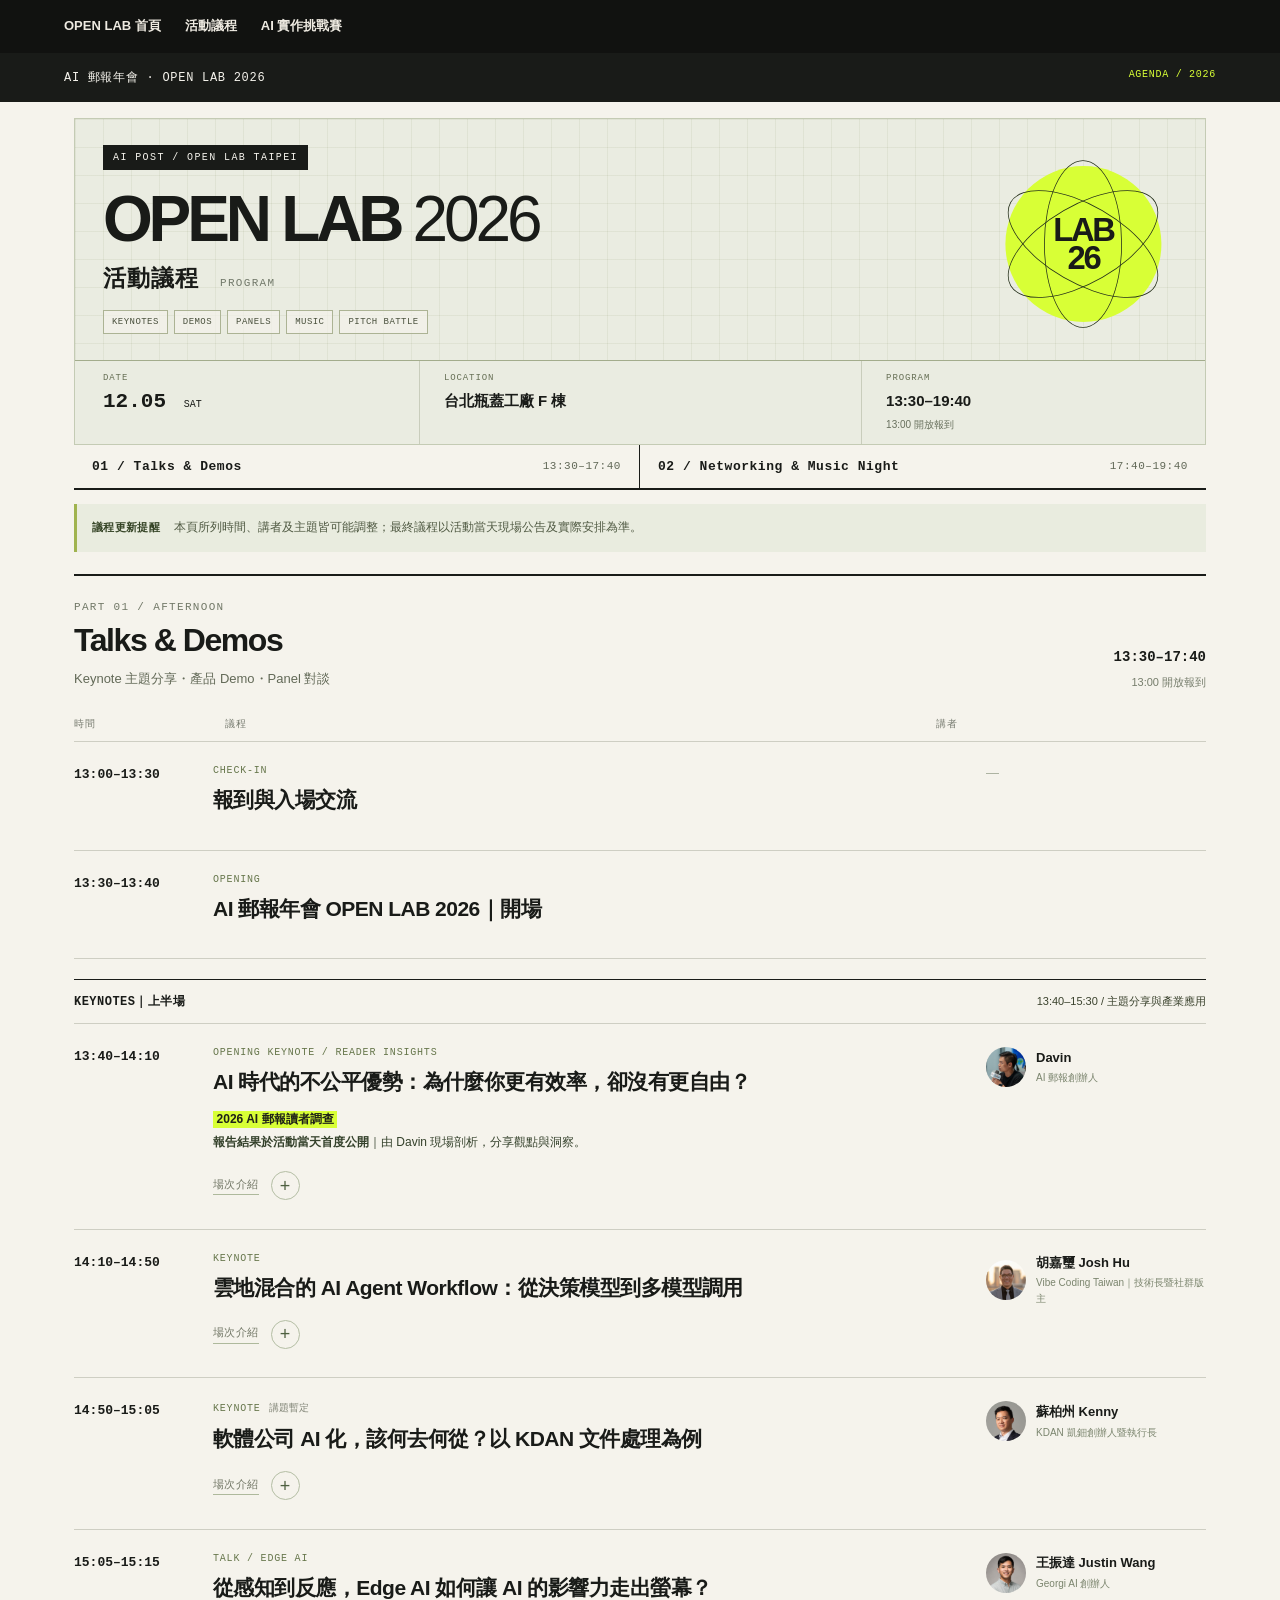
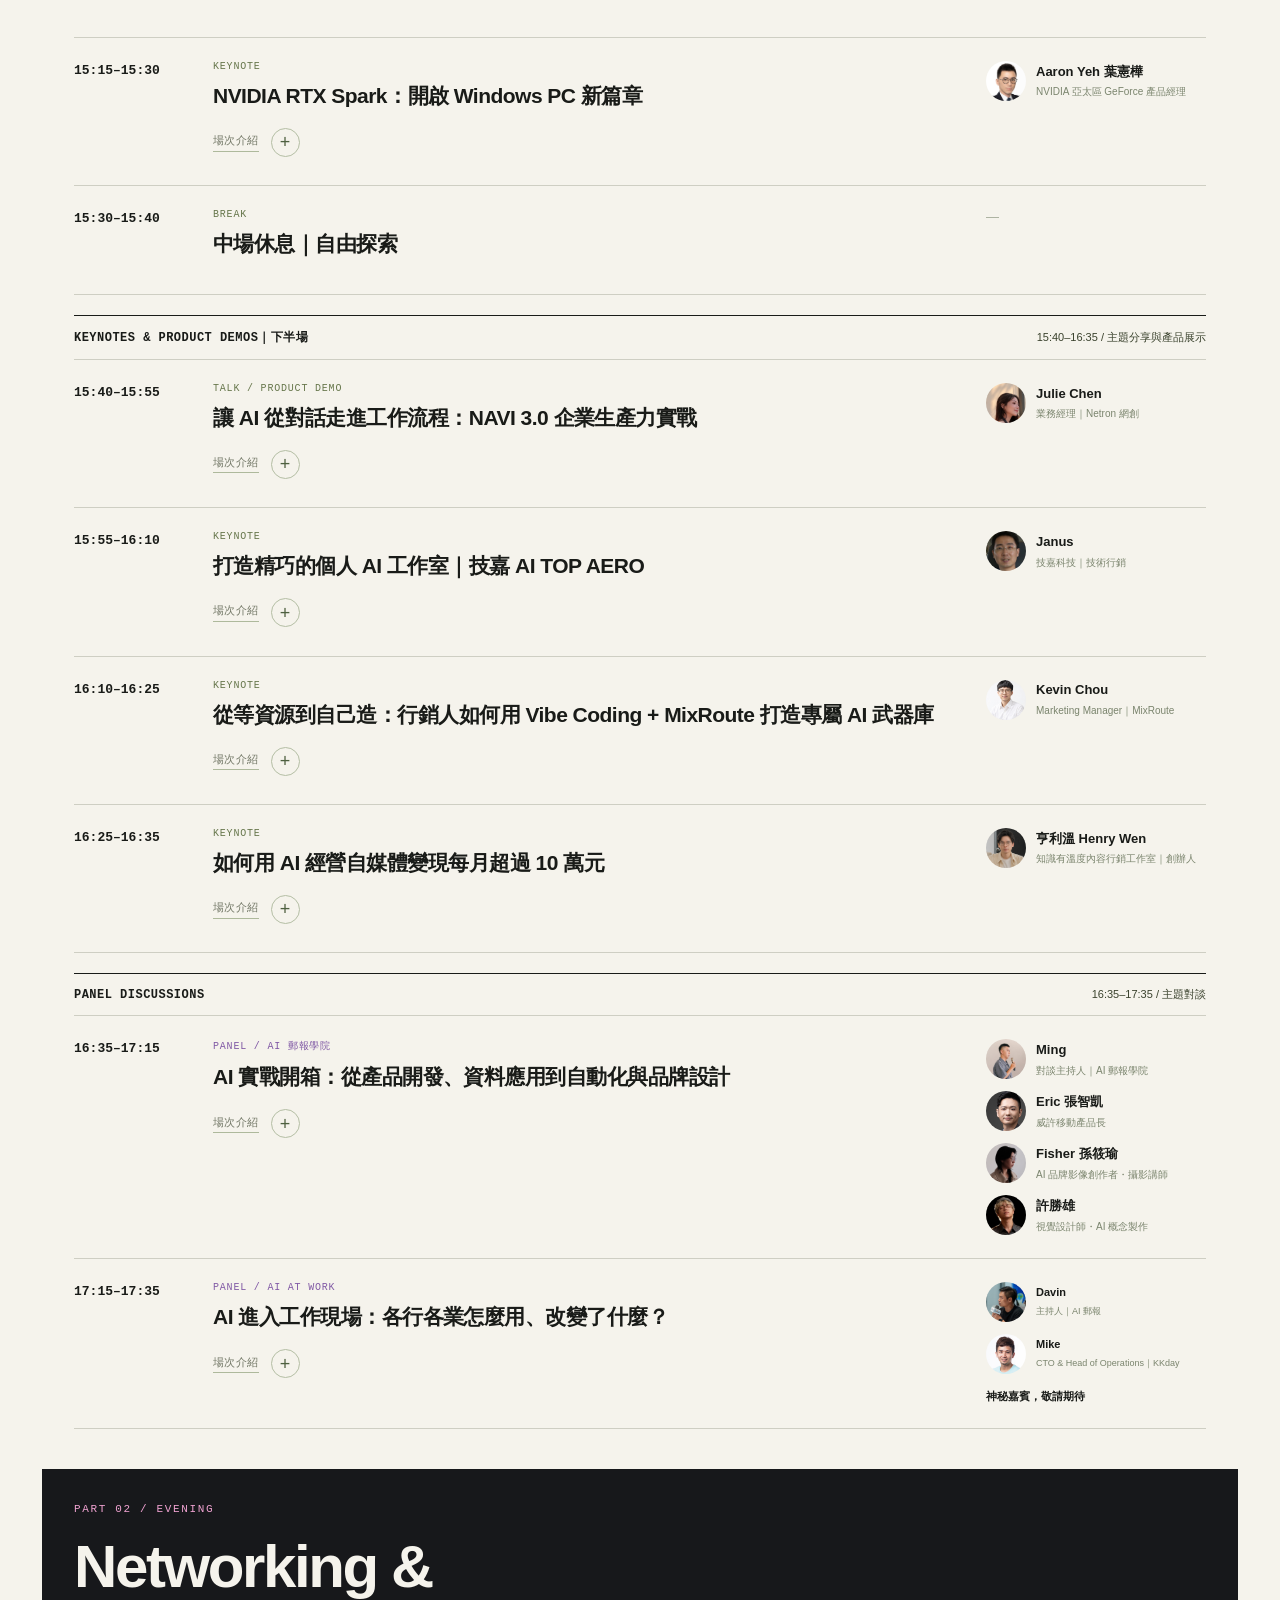
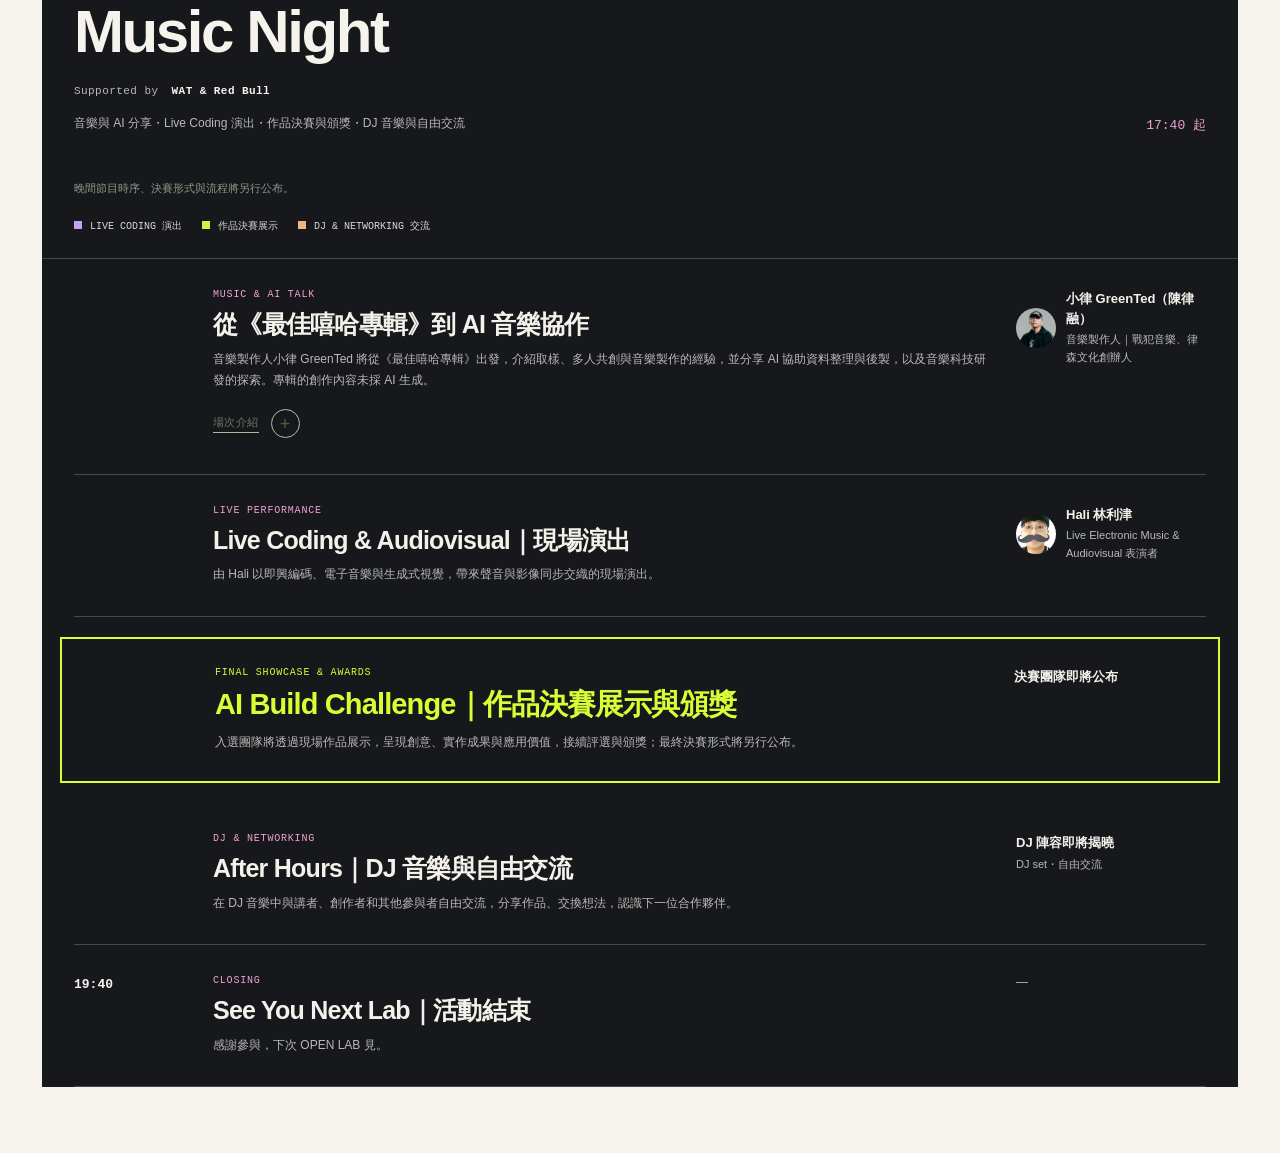
==== agenda/index.html @ 14ec7ef6 "Add agenda social preview image and sharing metadata" ====
<!doctype html><html lang="zh-Hant"><head><meta charset="utf-8"><meta name="viewport" content="width=device-width,initial-scale=1"><title>OPEN LAB 2026｜活動議程</title><meta name="description" content="12/5 台北瓶蓋工廠 F 棟｜OPEN LAB 2026 完整議程與講者介紹。下午 Keynote、產品 Demo 與 AI 實戰對談，17:40 接續 Live Coding、Pitch Battle 與 DJ 音樂交流，19:40 結束。"><meta property="og:title" content="活動議程｜OPEN LAB 2026"><meta property="og:description" content="從 AI 實戰到創作與交流，探索完整場次、講者與晚間節目。"><link rel="canonical" href="https://openlab.aiposthub.com/agenda/"><link rel="icon" href="/favicon.svg"><meta property="og:type" content="website"><meta property="og:url" content="https://openlab.aiposthub.com/agenda/"><meta property="og:image" content="https://openlab.aiposthub.com/agenda/assets/agenda-share-20261124.png"><meta property="og:image:secure_url" content="https://openlab.aiposthub.com/agenda/assets/agenda-share-20261124.png"><meta property="og:image:type" content="image/png"><meta property="og:image:width" content="1600"><meta property="og:image:height" content="900"><meta property="og:image:alt" content="AI 郵報年會 OPEN LAB 2026｜12/5 台北瓶蓋工廠｜13:30–19:40"><meta name="twitter:card" content="summary_large_image"><meta name="twitter:title" content="活動議程｜OPEN LAB 2026"><meta name="twitter:description" content="從 AI 實戰到創作與交流，探索完整場次、講者與晚間節目。"><meta name="twitter:image" content="https://openlab.aiposthub.com/agenda/assets/agenda-share-20261124.png"><style>.public-site-nav{display:flex;flex-wrap:wrap;gap:12px 24px;padding:16px 5vw;background:#111210;color:#eeeae1;font:600 13px/1.6 Arial,sans-serif}.public-site-nav a{color:inherit;text-decoration:none}.public-site-nav a:hover,.public-site-nav a:focus-visible{color:#d0f547;text-decoration:underline}@media(max-width:540px){.public-site-nav{gap:10px 18px;font-size:12px;padding:14px 5vw}}*{box-sizing:border-box}body{margin:0;background:#f1efe8;color:#1d2118;font-family:Arial,'Noto Sans TC',sans-serif}.top{background:#13160f;color:#efeee7;padding:18px 6vw;font-size:12px;display:flex;justify-content:space-between}.top small{color:#d2f267}.wrap{max-width:1100px;padding:32px 5vw 40px;margin:auto}header{display:flex;justify-content:space-between;align-items:end;gap:25px;margin-bottom:23px}h1{font-size:clamp(32px,4vw,48px);letter-spacing:-.05em;margin:8px 0 0}.eyebrow{font:10px monospace;letter-spacing:.1em;color:#6d765f}.date{font-size:12px;line-height:1.8;color:#626c55;text-align:right}.notice{font-size:11px;line-height:1.8;color:#707a63;margin:0 0 20px}.tablehead,.row{display:grid;grid-template-columns:115px 1fr;gap:24px}.tablehead{position:sticky;top:0;z-index:2;background:#20291a;color:#f1f1e9;padding:13px 20px;font-size:12px}.tablehead small{float:right;color:#c2d1b1;font-size:10px}.row{padding:18px 20px;border-bottom:1px solid #ccd1c1}.row:first-of-type{border-top:0}.time{white-space:nowrap;font:600 16px monospace;color:#34412b;border-right:1px solid #ced4c3;position:relative;padding:4px 15px 0 0}.time:after{content:'';position:absolute;right:-4px;top:9px;width:7px;height:7px;border-radius:50%;background:#8a9d67}.time small{display:block;font:10px Arial,sans-serif;color:#89927f;margin-top:7px}.kind{font:10px monospace;color:#637c3e;letter-spacing:.07em;display:flex;gap:12px;align-items:center}.kind .proposed{font:10px Arial,sans-serif;color:#8b927f;letter-spacing:0}h2{font-size:20px;line-height:1.4;margin:7px 0 11px;letter-spacing:-.02em}.people{display:flex;flex-wrap:wrap;gap:12px 25px}.person{display:flex;gap:9px;align-items:center}.avatar{height:33px;width:33px;border-radius:50%;background:#dde4cf;color:#576d36;display:flex;justify-content:center;align-items:center;font:16px Georgia,serif;flex-shrink:0}.person strong{font-size:12px;font-weight:600}.person small{font-size:10px;color:#7b856e;display:block;margin-top:3px}.service{background:#e5e9dc}.service h2{font-size:16px;margin-bottom:2px}.footer{font-size:11px;color:#7b856e;line-height:1.9;margin-top:20px}.panel .kind{color:#7c55a5}.row:hover{background:#e9ecdf}@media(max-width:650px){.wrap{padding:25px 4vw}.top{font-size:10px}.tablehead,.row{grid-template-columns:76px 1fr;gap:14px;padding-left:12px;padding-right:12px}.time{font-size:13px;padding-right:7px}.date{font-size:10px}h2{font-size:17px}.row{padding-top:16px;padding-bottom:16px}.tablehead small{display:none}.people{gap:12px 16px}.avatar{width:30px;height:30px}.person strong{font-size:11px}.person small{font-size:9px}header{gap:15px}}/* Quiet editorial rows with no filled section blocks. */
.tablehead{background:#f1efe8;color:#3f4934;border-top:1px solid #9fa98f;border-bottom:1px solid #bac3ad}.tablehead small{color:#7b856e}.service{background:transparent}.row:hover{background:transparent}.top{background:#f1efe8;color:#303a25;border-bottom:1px solid #ccd1c1}.top small{color:#7b856e}.avatar{background:transparent;border:1px solid #bbc6a9;color:#64764d}.service h2{font-size:18px}
/* Open Lab visual identity, kept outside the reading surface. */
header{position:relative;isolation:isolate;min-height:170px;overflow:hidden;padding:24px 0 30px;margin-bottom:20px;border-bottom:1px solid #b8bfaa}
header:before{content:"";position:absolute;z-index:-1;width:310px;height:210px;right:80px;top:-90px;border:1px solid #9a78cc;border-radius:50%;transform:rotate(-24deg);box-shadow:0 7px 0 -1px #f1efe8,0 8px 0 #9a78cc,0 15px 0 -1px #f1efe8,0 16px 0 #9a78cc,0 23px 0 -1px #f1efe8,0 24px 0 #9a78cc,0 31px 0 -1px #f1efe8,0 32px 0 #9a78cc;opacity:.55}
header:after{content:"✳";position:absolute;z-index:-1;right:28px;top:0;font-size:82px;line-height:1;color:#f47a42;font-weight:400}
h1{font-family:Impact,'Arial Narrow',Arial,sans-serif;font-size:clamp(40px,6vw,72px);font-weight:900;line-height:1;letter-spacing:-.025em;margin-top:18px}h1 span{background:#d0f547;padding:0 8px 3px;color:#171b12;box-decoration-break:clone;-webkit-box-decoration-break:clone}.agenda-heading{z-index:1}.date{align-self:end;position:relative;background:#f1efe8;padding:7px 0 0 10px}.top{background:#111210;color:#eeeae1;border-bottom:3px solid #d0f547}.top small{color:#d0f547}.tablehead{border-top:2px solid #252c1c}.time:after{background:#d0f547;border:1px solid #7b8e47}.panel .time:after{background:#b99ce9;border-color:#9370bc}.kind{color:#5b7136}.panel .kind{color:#7953a7}.avatar{border-color:#b8c39f}.eyebrow{color:#747f63}.wrap{padding-top:20px}
@media(max-width:650px){header{min-height:170px;padding-top:20px;align-items:end}h1{font-size:clamp(34px,7vw,48px);line-height:1.15;max-width:310px}h1 span{display:table;padding:0 6px}header:before{width:210px;height:150px;right:25px;top:-85px}header:after{font-size:52px;right:0;top:0}.date{font-size:10px}.agenda-heading{max-width:70%}.top{font-size:10px}}
.tablehead,.row{grid-template-columns:135px 1fr}@media(max-width:650px){.tablehead,.row{grid-template-columns:100px 1fr;gap:12px}.time{font-size:12px}}
.panel-summary{font-size:12px;line-height:1.8;color:#737e65;margin:0 0 14px;max-width:590px}.agenda-divider{display:flex;justify-content:space-between;gap:15px;align-items:baseline;padding:25px 0 15px;border-bottom:1px solid #aeb99b}.agenda-divider strong{font-size:17px}.agenda-divider span{font-size:11px;color:#7b856e}@media(max-width:650px){.agenda-divider{display:block}.agenda-divider span{display:block;margin-top:8px}}.agenda-subtitle{font-size:13px;letter-spacing:.2em;color:#6c785b;margin:12px 0 0}/* Internal review notice: visible warning, not access control. */
.internal-alert{position:relative;overflow:hidden;background:#d0f547;color:#18200d;border-bottom:1px solid #8aa22d}.internal-alert:before{content:"";position:absolute;left:0;top:0;bottom:0;width:8px;background:repeating-linear-gradient(-45deg,#263416 0 5px,#d0f547 5px 10px)}.internal-alert-inner{max-width:1100px;margin:auto;padding:19px 5vw;display:flex;align-items:center;gap:24px}.internal-status{display:flex;align-items:center;gap:8px;font:700 11px monospace;letter-spacing:.08em;white-space:nowrap;border:1px solid #23320f;padding:8px 10px;transform:rotate(-2deg)}.internal-status i{width:7px;height:7px;background:#23320f;border-radius:50%;box-shadow:0 0 0 4px #23320f15}.internal-message{display:flex;flex-direction:column;gap:5px}.internal-message strong{font-size:16px;letter-spacing:.04em}.internal-message span{font-size:12px;line-height:1.6}.internal-tag{margin-left:auto;font:10px monospace;letter-spacing:.04em;white-space:nowrap;border-bottom:1px solid #23320f;padding-bottom:5px}@media(max-width:700px){.internal-alert-inner{flex-wrap:wrap;gap:12px;padding:18px 6vw}.internal-status{font-size:10px}.internal-message{flex-basis:100%}.internal-message strong{font-size:15px}.internal-message span{font-size:11px}.internal-tag{position:absolute;top:26px;right:6vw;font-size:8px}}
.avatar.photo{width:44px;height:44px;border:1px solid #c3cbb7;background-repeat:no-repeat;position:relative;overflow:visible}.avatar.real{background-image:url('assets/davin.png');background-size:auto 125%;background-position:50% 32%}.avatar.mock{background-image:url('assets/speaker-placeholders.png');background-size:200% 200%}.mock-0{background-position:0 0}.mock-1{background-position:100% 0}.mock-2{background-position:0 100%}.mock-3{background-position:100% 100%}.avatar.mock span{position:absolute;bottom:-3px;left:50%;transform:translateX(-50%);font:8px Arial,sans-serif;line-height:1.4;padding:0 3px;background:#efede5;color:#626e51;border:1px solid #c1cbb4;border-radius:2px;white-space:nowrap}.people{gap:15px 24px}.person{gap:11px}.person small{max-width:290px;line-height:1.6}@media(max-width:650px){.avatar.photo{width:39px;height:39px}.people{gap:15px 18px}}
.avatar.photo.kevin{object-fit:cover;object-position:50% 25%;display:block;border-radius:50%}.avatar.photo.kevin{width:44px;height:44px;min-width:44px;max-width:44px;flex:0 0 44px;border-radius:50%;overflow:hidden;background-image:url('assets/kevin-chou.jpg');background-size:cover;background-position:50% 25%}@media(max-width:650px){.avatar.photo.kevin{width:39px;height:39px;min-width:39px;max-width:39px;flex-basis:39px}}.panel-detail{margin-top:20px;border-top:1px solid #c8cfba;padding-top:12px}.panel-detail summary{font-size:12px;color:#74529d;cursor:pointer;padding:5px 0}.panel-detail summary:focus-visible{outline:2px solid #7953a7;outline-offset:4px}.discussion-topic{margin:20px 0}.discussion-topic h3{font-size:14px;margin:0 0 7px}.discussion-topic p{font-size:13px;margin:0 0 10px;color:#677554}.discussion-topic ul{padding-left:19px;margin:0}.discussion-topic li{font-size:12px;line-height:1.9;margin:7px 0;color:#58644b}.academy-panel .panel-summary{max-width:740px}/* Scan-first agenda table. */
.wrap{max-width:1240px}.internal-alert-inner{max-width:1240px}header{min-height:140px;padding-top:20px;padding-bottom:24px}h1{font-size:clamp(36px,5vw,60px)}.notice{font-size:11px;max-width:1000px;color:#7a826f;line-height:1.7}.tablehead,.agenda-entry{display:grid;grid-template-columns:125px minmax(0,1fr) 270px;gap:26px}.tablehead{padding:14px 16px;border-top:2px solid #333c29;border-bottom:1px solid #bfc7b3;font-size:12px}.agenda-entry{padding:22px 16px;border-bottom:1px solid #d2d6c9;align-items:start}.time{padding:2px 0 0;border-right:0;font:600 14px monospace;color:#333d29;white-space:nowrap}.time:after{display:none}.session-cell{min-width:0}.agenda-entry h2{font-size:19px;line-height:1.6;font-weight:650;margin:6px 0 0;letter-spacing:-.015em}.kind{font-size:9px;line-height:1.6;letter-spacing:.08em;color:#6a7e4e;flex-wrap:wrap;gap:8px}.kind .proposed{font-size:9px;color:#8a9380}.panel-entry .kind{color:#8059a5}.speaker-cell .people{display:grid;gap:12px}.person{gap:10px;align-items:center;min-width:0}.person strong{font-size:12px;line-height:1.5}.person small{font-size:10px;line-height:1.5;max-width:205px;margin-top:3px}.avatar.photo,.avatar.photo.kevin{width:36px;height:36px;min-width:36px;max-width:36px;flex:0 0 36px}.avatar{width:36px;height:36px;font-size:14px}.avatar.mock span{font-size:7px}.empty-speaker{font-size:13px;color:#a3aa98}.session-details{margin-top:12px}.session-details summary{font-size:11px;color:#778465;cursor:pointer;list-style-position:inside}.session-details[open] summary{margin-bottom:12px}.session-intro{font-size:13px;line-height:1.9;color:#606d52;margin:0}.discussion-topic{margin:16px 0}.discussion-topic h3{font-size:13px}.discussion-topic p,.discussion-topic li{font-size:12px;line-height:1.8}.agenda-divider{padding:28px 16px 14px}.agenda-divider strong{font-size:17px}.agenda-divider span{font-size:10px}.footer{font-size:10px;line-height:1.8}.panel-entry .speaker-cell .people{grid-template-columns:1fr 1fr;gap:12px 10px}.panel-entry .person{align-items:start}.panel-entry .person strong{font-size:11px}.panel-entry .person small{font-size:9px}
@media(max-width:850px){.tablehead,.agenda-entry{grid-template-columns:105px minmax(0,1fr) 210px;gap:20px}.panel-entry .speaker-cell .people{grid-template-columns:1fr}.agenda-entry h2{font-size:17px}}
@media(max-width:650px){.wrap{padding-left:5vw;padding-right:5vw}.tablehead{grid-template-columns:95px 1fr;gap:16px;padding:12px 0}.tablehead>span:last-child{display:none}.agenda-entry{grid-template-columns:95px minmax(0,1fr);gap:12px 16px;padding:20px 0}.time{font-size:12px;grid-row:1/3}.speaker-cell{grid-column:2}.empty-speaker{display:none}.agenda-entry h2{font-size:16px;line-height:1.6}.speaker-cell .people{display:flex;flex-wrap:wrap;gap:14px}.panel-entry .speaker-cell .people{display:grid;grid-template-columns:1fr 1fr;gap:14px 8px}.avatar.photo,.avatar.photo.kevin{width:32px;height:32px;min-width:32px;max-width:32px;flex-basis:32px}.person strong{font-size:11px}.person small{font-size:9px}.agenda-divider{padding-left:0;padding-right:0}.session-details summary{font-size:10px}}
.session-details summary{display:inline-flex;align-items:center;gap:9px;min-height:36px;padding:8px 13px;border:1px solid #9ba97e;border-radius:5px;background:#e7edda;color:#344323;font-size:12px;font-weight:600;line-height:1.4;list-style:none;cursor:pointer}.session-details summary::-webkit-details-marker{display:none}.session-details summary:before{content:'+';font-size:18px;line-height:1;font-weight:500}.session-details summary:after{content:'展開場次介紹'}.session-details[open] summary:before{content:'−'}.session-details[open] summary:after{content:'收合場次介紹'}.session-details summary:hover{background:#d9e6bd;border-color:#788e4d}.session-details summary:focus-visible{outline:3px solid #9673c9;outline-offset:3px}.session-details[open]{padding:12px 0;border-top:1px solid #b8c49f}.session-details[open] summary{margin-bottom:16px}.summary-label{position:absolute;width:1px;height:1px;overflow:hidden;clip-path:inset(50%)}@media(max-width:650px){.session-details summary{min-height:40px;font-size:12px;padding:9px 13px}}/* Editorial disclosure: quiet label and tactile circular action. */
.session-details summary{display:inline-flex;flex-direction:row-reverse;align-items:center;gap:12px;min-height:40px;padding:3px 0;border:0;border-radius:0;background:transparent;color:#303b25;font-size:11px;font-weight:500;letter-spacing:.04em;line-height:1.4;list-style:none;cursor:pointer;transition:color .18s ease}.session-details summary:after{content:'場次介紹';border-bottom:1px solid #aeb99c;padding-bottom:2px;transition:border-color .18s ease}.session-details summary:before{content:'+';display:grid;place-items:center;width:27px;height:27px;border:1px solid #b4bea4;border-radius:50%;font:400 18px/1 Arial,sans-serif;background:transparent;color:#4e6040;transition:transform .2s ease,background .2s ease,border-color .2s ease}.session-details summary:hover{background:transparent;border:0;color:#1f2d13}.session-details summary:hover:before{background:#d0f547;border-color:#adc83e;transform:rotate(90deg)}.session-details summary:hover:after{border-color:#435a2a}.session-details[open]{padding:0;border-top:0}.session-details[open] summary{margin-bottom:14px}.session-details[open] summary:before{content:'−';background:#e7ecde;border-color:#a6b494}.session-details[open] summary:after{content:'收合介紹'}.session-details[open] summary:hover:before{transform:none}.session-details summary:focus-visible{outline:2px solid #9673c9;outline-offset:5px;border-radius:3px}.session-details>.session-intro,.session-details>.discussion-topic{border-left:2px solid #b7a0d5;padding-left:16px}.session-details>.discussion-topic{margin-top:20px}@media(prefers-reduced-motion:reduce){.session-details summary,.session-details summary:before{transition:none}}@media(max-width:650px){.session-details summary{min-height:44px;padding:4px 0;font-size:11px}.session-details summary:before{width:28px;height:28px}}
.avatar.photo.kenny{background-image:url('assets/kdan-kenny.png');background-size:155% auto;background-position:50% 7%}/* Evening programme: section identity plus explicit format labels. */
.night-program{background:#14141b;color:#f3f1ea;margin:30px 0;border-radius:4px;overflow:hidden}
.night-header{padding:30px 24px 24px;border-top:4px solid #d0f547;display:flex;justify-content:space-between;gap:24px;align-items:end}
.night-kicker{color:#d0f547;font:600 11px monospace;letter-spacing:.14em}.night-header h2{font-size:28px;margin:10px 0 8px;line-height:1.25}.night-header p{color:#b7b5c3;font-size:12px;margin:0;line-height:1.8}.night-hours{font:600 16px monospace;white-space:nowrap;color:#f3f1ea}
.night-legend{display:flex;flex-wrap:wrap;gap:10px 22px;padding:0 24px 23px;font-size:11px;color:#d8d5e1}.night-legend span:before{content:'';display:inline-block;width:8px;height:8px;background:var(--accent);margin-right:8px}
.night-program .agenda-entry{--accent:#b7b5c3;margin:0 24px;padding:22px 0 22px 16px;border-bottom:1px solid #35343e;border-left:3px solid var(--accent);grid-template-columns:125px minmax(0,1fr) 245px;gap:22px}
.night-program .performance{--accent:#c3a4f4;background:linear-gradient(90deg,#c3a4f40b,transparent)}.night-program .battle{--accent:#d0f547;background:linear-gradient(90deg,#d0f54710,transparent)}.night-program .social{--accent:#efb47f;background:linear-gradient(90deg,#efb47f0b,transparent)}
.night-program .time{color:#f3f1ea;font-size:13px}.night-program .kind{color:var(--accent);font-size:10px}.night-program .agenda-entry h2{color:#f3f1ea;font-size:18px;margin:8px 0}.night-program .session-intro{color:#b7b5c3;font-size:12px;line-height:1.8}.night-program .person strong{color:#f3f1ea;font-size:13px}.night-program .person small{color:#b7b5c3;font-size:11px}.night-program .empty-speaker{color:#b7b5c3;font-size:12px}.night-program .duration{display:inline-block;color:#b7b5c3;font:11px monospace;margin-top:8px}.night-note{font-size:11px;color:#aaa7b9;padding:16px 24px 22px;margin:0;line-height:1.8}
@media(max-width:850px){.night-program .agenda-entry{grid-template-columns:105px minmax(0,1fr) 180px;gap:18px}}
@media(max-width:650px){.night-header{padding:24px 18px 18px;display:block}.night-header h2{font-size:24px}.night-hours{margin-top:14px;font-size:14px}.night-legend{padding:0 18px 20px;gap:12px}.night-program .agenda-entry{margin:0 18px;padding:20px 0 20px 12px;grid-template-columns:1fr;gap:10px}.night-program .time{grid-row:auto;white-space:normal}.night-program .speaker-cell{grid-column:1}.night-program .empty-speaker{display:block}.night-program .agenda-entry h2{font-size:17px}.night-note{padding:16px 18px 22px}}

/* Speaker portraits supplied 2026-11-14, individually framed for circular display. */
.avatar.photo.portrait-hank{background-image:url('assets/hank-20261114.jpg');background-size:cover;background-position:center}
.avatar.photo.portrait-philo{background-image:url('assets/philo-20261114.jpg');background-size:cover;background-position:center}
.avatar.photo.portrait-sheng-hsiung{background-image:url('assets/sheng-hsiung-20261114.jpg');background-size:cover;background-position:center}
.avatar.photo.portrait-fisher{background-image:url('assets/fisher-20261114.jpg');background-size:cover;background-position:center}
.avatar.photo.portrait-davin{background-image:url('assets/davin-20261114.jpg');background-size:cover;background-position:center}
.avatar.photo.portrait-ming-academy{background-image:url('assets/ming-academy-20261114.jpg');background-size:cover;background-position:center}
.avatar.photo.justin-wang{background-image:url('assets/justin-wang-20261114.jpg');background-size:cover;background-position:center}
.avatar.photo.josh-hu{background-image:url('assets/josh-hu-20261114.jpg');background-size:cover;background-position:center}
.avatar.photo.kj-host{background-image:url('assets/kj-host-20261116.jpg');background-size:185% auto;background-position:50% 12%}.avatar.photo.aaron-yeh{background-image:url('assets/aaron-yeh-20261116.jpg');background-size:145% auto;background-position:52% 18%}.reader-reveal{font-size:13px;line-height:1.9;margin:0 0 12px;color:#34412b}.reader-reveal mark{background:#d2f267;color:#1d2118;padding:.12em .3em;box-decoration-break:clone;-webkit-box-decoration-break:clone}.reader-reveal strong{font-weight:700}.avatar.photo.eva{background-image:url('assets/eva-20261117.png');background-size:190% auto;background-position:58% 12%}.avatar.photo.kkday-mike{background-image:url('assets/kkday-mike-20261117.jpg');background-size:170% auto;background-position:49% 5%}.night-support{font-size:13px;letter-spacing:.04em;margin:8px 0;color:inherit}.night-support strong{font-weight:700}.night-support{display:flex;align-items:center;flex-wrap:wrap;gap:12px;margin:12px 0}.avatar.photo.julie-chen{background-image:url('/agenda/assets/julie-chen-20261119.png');background-size:220% auto;background-position:62% 50%}.avatar.photo.henry-wen{background-image:url("assets/henry-wen-20261124.png");background-size:cover;background-position:50% 35%}</style></head><body><link rel="stylesheet" href="festival.css?v=20261119-greented"><nav class="public-site-nav" aria-label="官網導覽"><a href="/">OPEN LAB 首頁</a><a href="/agenda/">活動議程</a><a href="/challenge/">AI 實作挑戰賽</a></nav><div class="top"><span>AI 郵報年會 · OPEN LAB 2026</span><small>AGENDA / 2026</small></div><main class="wrap"><header class="lab-hero"><div class="hero-main"><span class="eyebrow">AI POST / OPEN LAB TAIPEI</span><h1>OPEN LAB <span>2026</span></h1><p class="agenda-subtitle">&#27963;&#21205;&#35696;&#31243; <span>PROGRAM</span></p><div class="hero-formats"><span>KEYNOTES</span><span>DEMOS</span><span>PANELS</span><span>MUSIC</span><span>PITCH BATTLE</span></div></div><div class="hero-object" aria-hidden="true"><div class="lab-orbit orbit-one"></div><div class="lab-orbit orbit-two"></div><div class="lab-orbit orbit-three"></div><span class="object-center">LAB<br>26</span><span class="object-caption">IDEAS IN MOTION</span></div><div class="hero-info"><div><span class="info-label">DATE</span><strong>12.05 <small>SAT</small></strong></div><div><span class="info-label">LOCATION</span><strong>&#21488;&#21271;&#29942;&#33995;&#24037;&#24288; F &#26847;</strong></div><div><span class="info-label">PROGRAM</span><strong>13:30&#8211;19:40</strong><small>13:00 &#38283;&#25918;&#22577;&#21040;</small></div></div></header><nav class="festival-nav" aria-label="活動分區"><a href="/agenda/#talks">01 / Talks &amp; Demos <small>13:30–17:40</small></a><a href="/agenda/#night-title">02 / Networking &amp; Music Night <small>17:40–19:40</small></a></nav><p class="program-update"><strong>議程更新提醒</strong><span>本頁所列時間、講者及主題皆可能調整；最終議程以活動當天現場公告及實際安排為準。</span></p><div class="program-part" id="talks"><div><span class="part-label">PART 01 / AFTERNOON</span><h2>Talks &amp; Demos</h2><p>Keynote 主題分享・產品 Demo・Panel 對談</p></div><div class="part-hours">13:30–17:40<small>13:00 開放報到</small></div></div><div class="tablehead"><span>時間</span><span>議程</span><span>講者</span></div><section class="agenda-entry"><div class="time">13:00–13:30</div><div class="session-cell"><div class="kind">CHECK-IN</div><h2>報到與入場交流</h2></div><div class="speaker-cell empty-speaker">—</div></section><section class="agenda-entry"><div class="time">13:30–13:40</div><div class="session-cell"><div class="kind">OPENING</div><h2>AI 郵報年會 OPEN LAB 2026｜開場</h2></div><div class="speaker-cell"><div class="people"></div></div></section><div class="agenda-divider session-group"><strong>Keynotes｜上半場</strong><span>13:40–15:30 / 主題分享與產業應用</span></div><section class="agenda-entry"><div class="time">13:40–14:10</div><div class="session-cell"><div class="kind">OPENING KEYNOTE / READER INSIGHTS</div><h2>AI 時代的不公平優勢：為什麼你更有效率，卻沒有更自由？</h2><p class="reader-reveal"><mark><strong>2026 AI 郵報讀者調查</strong></mark><br/><strong>報告結果於活動當天首度公開</strong>｜由 Davin 現場剖析，分享觀點與洞察。</p><details class="session-details"><summary><span class="summary-label">場次介紹</span></summary><p class="session-intro">同樣在用 AI，為什麼有人掌握了工作的主導權，有人卻越做越忙？AI 郵報創辦人 Davin 將分享「AI 不公平優勢」的核心觀點，以及 AI 郵報在內容與社群中的實踐。現場首度公開 2026 AI 郵報讀者調查結果，由 Davin 剖析省時、回報與工作方式之間的落差，分享如何把 AI 帶來的產能轉化為自己的優勢。</p></details></div><div class="speaker-cell"><div class="people"><div class="person"><div aria-label="Davin 真人照片" class="avatar photo portrait-davin" role="img"></div><div><strong>Davin</strong><small>AI 郵報創辦人</small></div></div></div></div></section><section class="agenda-entry"><div class="time">14:10–14:50</div><div class="session-cell"><div class="kind">KEYNOTE</div><h2>雲地混合的 AI Agent Workflow：從決策模型到多模型調用</h2><details class="session-details"><summary><span class="summary-label">場次介紹</span></summary><p class="session-intro">當同一個 AI Agent 要回答問題、生成圖片或製作影音，它怎麼知道該用哪個模型，又該在雲端還是地端執行？胡嘉璽老師將以 Hermes Agent 為例，拆解一套雲地混合的工作流。決策模型先判斷任務類型、難度與模型可能拒答的情況，再搭配 Nemo Switchyard，將任務分派給合適的雲端或地端模型。從文字問答到圖像、音訊與影片生成，看看 Agent Harness 如何把模型選擇、任務分派與實際調用串在一起。</p><div class="discussion-topic"><h3>講者介紹｜胡嘉璽 Josh Hu</h3><ul><li>Vibe Coding Taiwan 社團版主、知名 AI 技術作家</li><li>陽明交大、東吳大學及企業兼任講師</li><li>著作《塞爆 128G GPU 記憶體 NVIDIA DGX Spark 影音圖生成、微調、預訓練 Agent 全面玩透》作者</li></ul></div></details></div><div class="speaker-cell"><div class="people"><div class="person"><div aria-label="胡嘉璽 Josh Hu 講者照片" class="avatar photo josh-hu" role="img"></div><div><strong>胡嘉璽 Josh Hu</strong><small>Vibe Coding Taiwan｜技術長暨社群版主</small></div></div></div></div></section><section class="agenda-entry"><div class="time">14:50–15:05</div><div class="session-cell"><div class="kind">KEYNOTE<span class="proposed">講題暫定</span></div><h2>軟體公司 AI 化，該何去何從？以 KDAN 文件處理為例</h2><details class="session-details"><summary><span class="summary-label">場次介紹</span></summary><p class="session-intro">當 AI 加快軟體開發，軟體公司的價值將如何改變？KDAN 凱鈿創辦人暨執行長蘇柏州 Kenny 將從文件處理領域的實戰經驗出發，分享產品、技術交付與商業模式的轉型選擇，探討哪些既有累積能成為 AI 時代的競爭優勢。</p></details></div><div class="speaker-cell"><div class="people"><div class="person"><div aria-label="蘇柏州 Kenny 真人照片" class="avatar photo kenny" role="img"></div><div><strong>蘇柏州 Kenny</strong><small>KDAN 凱鈿創辦人暨執行長</small></div></div></div></div></section><section class="agenda-entry"><div class="time">15:05–15:15</div><div class="session-cell"><div class="kind">TALK / EDGE AI</div><h2>從感知到反應，Edge AI 如何讓 AI 的影響力走出螢幕？</h2></div><div class="speaker-cell"><div class="people"><div class="person"><div aria-label="王振達 Justin Wang 講者照片" class="avatar photo justin-wang" role="img"></div><div><strong>王振達 Justin Wang</strong><small>Georgi AI 創辦人</small></div></div></div></div></section><section class="agenda-entry"><div class="time">15:15–15:30</div><div class="session-cell"><div class="kind">KEYNOTE</div><h2>NVIDIA RTX Spark：開啟 Windows PC 新篇章</h2><details class="session-details"><summary><span class="summary-label">場次介紹</span></summary><p class="session-intro">以 NVIDIA RTX Spark 為主題，探索 Windows PC 如何整合 AI Agent、AI 開發、內容創作與遊戲體驗。</p></details></div><div class="speaker-cell"><div class="people"><div class="person"><div aria-label="Aaron Yeh 葉憲樺本人照片" class="avatar photo aaron-yeh" role="img"></div><div><strong>Aaron Yeh 葉憲樺</strong><small>NVIDIA 亞太區 GeForce 產品經理</small></div></div></div></div></section><section class="agenda-entry"><div class="time">15:30–15:40</div><div class="session-cell"><div class="kind">BREAK</div><h2>中場休息｜自由探索</h2></div><div class="speaker-cell empty-speaker">—</div></section><div class="agenda-divider session-group"><strong>Keynotes &amp; Product Demos｜下半場</strong><span>15:40–16:35 / 主題分享與產品展示</span></div><section class="agenda-entry julie-keynote"><div class="time">15:40–15:55</div><div class="session-cell"><div class="kind">TALK / PRODUCT DEMO</div><h2>讓 AI 從對話走進工作流程：NAVI 3.0 企業生產力實戰</h2><details class="session-details"><summary><span class="summary-label">場次介紹</span></summary><p class="session-intro">以 NAVI 3.0 企業 AI 生產力平台為主題，介紹多 Agent 協作與工作流程自動化，探索如何把 AI 串進企業日常工作，讓分散的工具與任務形成可持續運作的流程。<br/><a href="https://www.netron.net/tw/services-products/navi3-0/" rel="noopener noreferrer" target="_blank">NAVI 3.0 產品介紹 ↗</a></p></details></div><div class="speaker-cell"><div class="people"><div class="person"><div aria-label="Julie Chen 講者照片" class="avatar photo julie-chen" role="img"></div><div><strong>Julie Chen</strong><small>業務經理｜Netron 網創</small></div></div></div></div></section><section class="agenda-entry janus-keynote"><div class="time">15:55–16:10</div><div class="session-cell"><div class="kind">KEYNOTE</div><h2>打造精巧的個人 AI 工作室｜技嘉 AI TOP AERO</h2><details class="session-details"><summary><span class="summary-label">場次介紹</span></summary><p class="session-intro">隨著地端 AI 走入日常工作，如何在有限的桌面空間兼顧運算效能、用電需求與操作便利性？本場演講將介紹技嘉 AI TOP AERO，分享如何透過精巧的桌上型電腦，在熟悉的 Windows 11 環境中執行 AI 模型，打造個人 AI 工作室。</p></details></div><div class="speaker-cell"><div class="people"><div class="person"><div aria-label="Janus 本人照片" class="avatar photo janus" role="img"></div><div><strong>Janus</strong><small>技嘉科技｜技術行銷</small></div></div></div></div></section><section class="agenda-entry"><div class="time">16:10–16:25</div><div class="session-cell"><div class="kind">KEYNOTE</div><h2>從等資源到自己造：行銷人如何用 Vibe Coding + MixRoute 打造專屬 AI 武器庫</h2><details class="session-details"><summary><span class="summary-label">場次介紹</span></summary><p class="session-intro">行銷需求橫跨文字、影像與多種工作流程，如何不再受限於單一工具或等待技術支援？本次分享將透過 Vibe Coding 搭配 MixRoute，示範行銷人如何從需求出發，打造專屬 AI 工具，將創意轉化為可以使用的工具與實際成品。</p></details></div><div class="speaker-cell"><div class="people"><div class="person"><div aria-label="Kevin Chou 講師照" class="avatar photo kevin" role="img"></div><div><strong>Kevin Chou</strong><small>Marketing Manager｜MixRoute</small></div></div></div></div></section><section class="agenda-entry henry-keynote"><div class="time">16:25–16:35</div><div class="session-cell"><div class="kind">KEYNOTE</div><h2>如何用 AI 經營自媒體變現每月超過 10 萬元</h2><details class="session-details"><summary><span class="summary-label">場次與講者介紹</span></summary><p class="session-intro">分享我用 AI 在自媒體上的 4 個層面的應用</p><div class="discussion-topic"><h3>講者介紹｜亨利溫 Henry Wen</h3><p>亨利溫 Henry Wen 為知識有溫度內容行銷工作室創辦人，長期投入自媒體經營、個人品牌與斜槓職涯教學，透過課程、講座及顧問陪跑，協助創作者與專業工作者規劃內容策略、發展知識產品與多元收入。近年將 AI 應用融入自媒體經營與教學，分享從內容創作到商業變現的實戰經驗。</p></div></details></div><div class="speaker-cell"><div class="people"><div class="person"><div aria-label="亨利溫 Henry Wen 講者照片" class="avatar photo henry-wen" role="img"></div><div><strong>亨利溫 Henry Wen</strong><small>知識有溫度內容行銷工作室｜創辦人</small></div></div></div></div></section><div class="agenda-divider session-group"><strong>Panel Discussions</strong><span>16:35–17:35 / 主題對談</span></div><section class="agenda-entry panel-entry academy-panel"><div class="time">16:35–17:15</div><div class="session-cell"><div class="kind">PANEL / AI 郵報學院</div><h2>AI 實戰開箱：從產品開發、資料應用到自動化與品牌設計</h2><details class="session-details"><summary><span class="summary-label">場次與講師介紹</span></summary><p class="session-intro">AI 如何從一個工具，走進產品、資料、內容與設計的實際工作？由 Ming 主持，串起 Eric 張智凱的產品開發、Fisher 孫筱瑜的品牌影像，以及許勝雄的視覺設計與創意提案。三位講師將以快速介紹與跨領域對談，交流需求拆解、工具分工、流程串接和品質驗收的方法，讓觀眾從不同專業的實戰經驗中，找到適合自己的 AI 應用切入點。</p><div class="academy-bios"><article class="academy-bio"><div class="academy-bio-heading"><div aria-label="Eric 張智凱 講師照片" class="avatar photo eric-jhang" role="img"></div><div><h3>Eric 張智凱</h3><span>威許移動產品長</span></div></div><p>現任威許移動產品長，曾創辦思言科技，打造 LINE CRM SaaS「美業歐巴」，曾任華碩電腦高級工程師。具備軟體開發、產品落地與產業數位轉型經驗，於 AI 郵報學院分享 AI Coding 環境與個人資料庫工作流。</p><p class="academy-focus"><strong>分享切角</strong> 從工作需求出發，建立 AI Coding 環境，將資料收集、整理與追蹤串成可重複使用的工作流程。</p><a href="https://academy.aiposthub.com/p/skill-shot-12-github-vscode-claude-code" rel="noopener noreferrer" target="_blank">學院講師與課程介紹 ↗</a></article><article class="academy-bio"><div class="academy-bio-heading"><div aria-label="Fisher 孫筱瑜 講師照片" class="avatar photo portrait-fisher" role="img"></div><div><h3>Fisher 孫筱瑜</h3><span>AI 品牌影像創作者・攝影講師</span></div></div><p>Fisher Studio 主理人，臺科大建築研究所畢業，跨足攝影、建築空間、視覺設計與 AI 影像製作。擅長結合品牌敘事、視覺美學與 AI 工作流，將創意轉化為商業影像。</p><p class="academy-focus"><strong>分享切角</strong> 先釐清品牌訊息與受眾，再串起腳本、分鏡與 AI 影像，讓生成內容服務品牌溝通。</p><a href="https://academy.aiposthub.com/p/skill-shot-19-ai-brand-ad-workflow" rel="noopener noreferrer" target="_blank">學院講師與課程介紹 ↗</a></article><article class="academy-bio"><div class="academy-bio-heading"><div aria-label="許勝雄 講師照片" class="avatar photo portrait-sheng-hsiung" role="img"></div><div><h3>許勝雄</h3><span>視覺設計師・AI 概念製作</span></div></div><p>具獨立接案與跨領域視覺設計經驗，成立質系制有限公司，參與品牌動畫與空間視覺專案。創作「AI 城市開花計劃」，並於學院分享 AI 生圖、視覺精修與 iPad 創意提案工作流。</p><p class="academy-focus"><strong>分享切角</strong> 從需求整理、生圖與精修，到 3D 概念與提案呈現，讓 AI 生成素材成為可溝通的設計成果。</p><a href="https://academy.aiposthub.com/p/skill-shot-13-ai-ipad-creative-workflow" rel="noopener noreferrer" target="_blank">學院講師與課程介紹 ↗</a></article></div></details></div><div class="speaker-cell"><div class="people"><div class="person"><div aria-label="Ming 講師照片" class="avatar photo portrait-ming-academy" role="img"></div><div><strong>Ming</strong><small>對談主持人｜AI 郵報學院</small></div></div><div class="person"><div aria-label="Eric 張智凱 講師照片" class="avatar photo eric-jhang" role="img"></div><div><strong>Eric 張智凱</strong><small>威許移動產品長</small></div></div><div class="person"><div aria-label="Fisher 孫筱瑜 講師照片" class="avatar photo portrait-fisher" role="img"></div><div><strong>Fisher 孫筱瑜</strong><small>AI 品牌影像創作者・攝影講師</small></div></div><div class="person"><div aria-label="許勝雄 講師照片" class="avatar photo portrait-sheng-hsiung" role="img"></div><div><strong>許勝雄</strong><small>視覺設計師・AI 概念製作</small></div></div></div></div></section><section class="agenda-entry panel-entry"><div class="time">17:15–17:35</div><div class="session-cell"><div class="kind">PANEL / AI AT WORK</div><h2>AI 進入工作現場：各行各業怎麼用、改變了什麼？</h2><details class="session-details"><summary><span class="summary-label">場次介紹</span></summary><p class="session-intro">AI 進入日常工作後，哪些流程真正改變了？由 AI 郵報創辦人 Davin 主持，邀請第一線實踐者分享具體案例：如何找出適合 AI 的工作任務、導入後有哪些成效與限制，以及其他工作者可以從哪裡開始。</p></details></div><div class="speaker-cell"><div class="people"><div class="person"><div aria-label="Davin 真人照片" class="avatar photo portrait-davin" role="img"></div><div><strong>Davin</strong><small>主持人｜AI 郵報</small></div></div><div class="person"><div aria-label="KKday Mike 公開專訪照片" class="avatar photo kkday-mike" role="img"></div><div><strong>Mike</strong><small>CTO &amp; Head of Operations｜KKday</small></div></div><div class="person"><div><strong>神秘嘉賓，敬請期待</strong></div></div></div></div></section><section aria-labelledby="night-title" class="night-program"><div class="night-header"><div><div class="night-kicker">PART 02 / EVENING</div><h2 id="night-title">Networking &amp;<br/>Music Night</h2><p class="night-support">Supported by <strong>WAT &amp; Red Bull</strong></p><p>音樂與 AI 分享・Live Coding 演出・作品決賽與頒獎・DJ 音樂與自由交流</p></div><div class="night-hours">17:40 起</div></div><p class="night-note">晚間節目時序、決賽形式與流程將另行公布。</p><div aria-label="晚間活動類型" class="night-legend"><span style="--accent:#c3a4f4">LIVE CODING 演出</span><span style="--accent:#d0f547">作品決賽展示</span><span style="--accent:#efb47f">DJ &amp; NETWORKING 交流</span></div><section class="agenda-entry greented-talk"><div aria-hidden="true" class="time"></div><div class="session-cell"><div class="kind">MUSIC &amp; AI TALK</div><h2>從《最佳嘻哈專輯》到 AI 音樂協作</h2><p class="session-intro">音樂製作人小律 GreenTed 將從《最佳嘻哈專輯》出發，介紹取樣、多人共創與音樂製作的經驗，並分享 AI 協助資料整理與後製，以及音樂科技研發的探索。專輯的創作內容未採 AI 生成。</p><details class="session-details"><summary><span class="summary-label">講者介紹</span></summary><p class="session-intro">陳律融（GreenTed／小律）為音樂製作人、戰犯音樂與律森文化創辦人，工作橫跨音樂、影像、演唱會與節目製作。製作取樣節目《SampleThis》，著有《躍上主流：創作心流 × 創造主流》，並持續投入音樂教育與 AI 音樂科技研發。2026 年推出《最佳嘻哈專輯》，集結不同世代音樂人，以十一首作品呈現與嘻哈相處的人生歷程。</p><p class="session-intro"><a href="https://rytho.ai/the-best-hip-hop-album" rel="noopener noreferrer" target="_blank">《最佳嘻哈專輯》與製作人介紹 ↗</a></p></details></div><div class="speaker-cell"><div class="people"><div class="person"><div aria-label="小律 GreenTed 陳律融官網宣傳照" class="avatar photo greented" role="img"></div><div><strong>小律 GreenTed（陳律融）</strong><small>音樂製作人｜戰犯音樂、律森文化創辦人</small></div></div></div></div></section><section class="agenda-entry performance"><div aria-hidden="true" class="time"></div><div class="session-cell"><div class="kind">LIVE PERFORMANCE</div><h2>Live Coding &amp; Audiovisual｜現場演出</h2><p class="session-intro">由 Hali 以即興編碼、電子音樂與生成式視覺，帶來聲音與影像同步交織的現場演出。</p></div><div class="speaker-cell"><div class="people"><div class="person"><div aria-label="Hali 林利津本人照片" class="avatar photo hali" role="img"></div><div><strong>Hali 林利津</strong><small>Live Electronic Music &amp; Audiovisual 表演者</small></div></div></div></div></section><section class="agenda-entry battle"><div aria-hidden="true" class="time"></div><div class="session-cell"><div class="kind">FINAL SHOWCASE &amp; AWARDS</div><h2>AI Build Challenge｜作品決賽展示與頒獎</h2><p class="session-intro">入選團隊將透過現場作品展示，呈現創意、實作成果與應用價值，接續評選與頒獎；最終決賽形式將另行公布。</p></div><div class="speaker-cell"><div class="people"><div class="person"><div><strong>決賽團隊即將公布</strong></div></div></div></div></section><section class="agenda-entry social"><div aria-hidden="true" class="time"></div><div class="session-cell"><div class="kind">DJ &amp; NETWORKING</div><h2>After Hours｜DJ 音樂與自由交流</h2><p class="session-intro">在 DJ 音樂中與講者、創作者和其他參與者自由交流，分享作品、交換想法，認識下一位合作夥伴。</p></div><div class="speaker-cell"><div class="people"><div class="person"><div><strong>DJ 陣容即將揭曉</strong><small>DJ set・自由交流</small></div></div></div></div></section><section class="agenda-entry transition"><div class="time">19:40</div><div class="session-cell"><div class="kind">CLOSING</div><h2>See You Next Lab｜活動結束</h2><p class="session-intro">感謝參與，下次 OPEN LAB 見。</p></div><div class="speaker-cell empty-speaker">—</div></section></section></main></body></html>
---- agenda/festival.css ----
/* OPEN LAB / Field Notes + After Dark */
:root{--ink:#191b18;--paper:#f5f3ec;--acid:#d8ff36;--pink:#f0a2d1;--line:#cecec3}
html{scroll-behavior:smooth}body{background:var(--paper);color:var(--ink);font-family:Arial,'Noto Sans TC',sans-serif}.wrap{max-width:1260px;padding:0 5vw 64px}.top{background:var(--ink);color:var(--paper);padding:16px 5vw;border:0;font-family:monospace;letter-spacing:.06em}.top small{color:var(--acid)}.internal-alert{background:#e9e7df;border:0}.internal-alert-inner{max-width:1260px}.internal-tag{display:none}
header{min-height:350px;isolation:auto;overflow:visible;border:0;background:none;display:flex;align-items:flex-end;padding:55px 0 36px;margin-bottom:0;gap:24px}header:before,header:after,.agenda-heading:before,.agenda-heading:after{display:none!important}.agenda-heading{position:relative}.eyebrow{color:var(--ink);font:11px monospace;letter-spacing:.14em}h1{font-size:clamp(55px,8.7vw,110px);font-weight:900;letter-spacing:-.075em;line-height:.9;margin:24px 0 18px;color:var(--ink);text-transform:uppercase}h1 span{display:block;color:var(--ink);font-weight:400;letter-spacing:-.065em}.agenda-subtitle{font-size:14px;color:#585b51}.date{font:12px/1.8 monospace;text-align:right;padding-bottom:8px;color:var(--ink)}
.festival-nav{display:flex;flex-wrap:wrap;gap:0;border-top:2px solid var(--ink);border-bottom:2px solid var(--ink);margin:0 0 24px}.festival-nav a{padding:16px 22px;font:700 12px monospace;letter-spacing:.04em;text-decoration:none;color:var(--ink);border-right:1px solid var(--ink)}.festival-nav a:hover{background:var(--acid)}.festival-nav span{margin-left:auto;padding:16px 0 16px 15px;font:11px monospace;align-self:center;color:#666a5d}.notice{margin:14px 0 24px}.tablehead{position:static;background:none;border:0;color:#777b70;padding:10px 0;font:10px monospace;letter-spacing:.12em}.agenda-divider{background:var(--acid);padding:15px 18px;margin:30px 0 0;border:0;display:flex;justify-content:space-between;gap:12px;color:var(--ink)}.agenda-divider strong{font:700 15px monospace;text-transform:uppercase;letter-spacing:-.02em}.agenda-divider span{font-size:11px;color:#3a422d}.agenda-entry{padding:27px 0;border-bottom:1px solid var(--line);gap:24px;grid-template-columns:115px minmax(0,1fr) 220px;background:none}.time{font:700 13px/1.5 monospace;color:var(--ink);border:0;padding:0}.time:after{display:none}.kind{font:10px monospace;letter-spacing:.08em;color:#66764b;gap:8px;flex-wrap:wrap}.kind .proposed{font-size:10px;color:#808476}.agenda-entry h2{font-size:21px;line-height:1.4;letter-spacing:-.025em;margin:9px 0 12px;font-weight:700}.person strong{font-size:13px}.person small{font-size:10px;line-height:1.6}.avatar.photo,.avatar.photo.kevin{width:40px;height:40px;min-width:40px;max-width:40px;flex-basis:40px;border:0}.people{gap:16px}.speaker-cell .people{display:flex;flex-direction:column;gap:16px}.panel-entry .speaker-cell .people{display:flex;flex-direction:column}.session-details summary{font-size:11px;color:#717665}.session-intro{font-size:13px;line-height:1.9;color:#555c4b}.reader-reveal{font-size:12px;line-height:1.9;margin:12px 0}.reader-reveal mark{background:var(--acid)}
.night-program{margin:56px -2.5vw 0;border-radius:0;background:#17181b;color:#f5f3ec;overflow:hidden}.night-header{border:0;padding:44px 32px 30px;display:flex;align-items:end;gap:20px}.night-kicker{color:var(--pink);font:11px monospace;letter-spacing:.15em}.night-header h2{font-size:clamp(32px,5vw,60px);line-height:.98;letter-spacing:-.055em;max-width:650px;margin:20px 0}.night-header p{color:#b9bab6}.night-hours{font:13px monospace;color:var(--pink);white-space:nowrap}.night-header .night-support{color:#b9bab6;font:11px monospace;display:block;margin:15px 0}.night-support strong{color:#f5f3ec;margin-left:6px}.night-legend{padding:0 32px 25px;border-bottom:1px solid #494a47;font:10px monospace;gap:20px}.night-program .agenda-entry{margin:0 32px;padding:30px 0;border-left:0;border-bottom:1px solid #494a47;grid-template-columns:115px minmax(0,1fr) 190px;gap:24px;background:none}.night-program .kind{color:var(--pink)}.night-program .agenda-entry h2{font-size:25px;letter-spacing:-.03em;line-height:1.3}.night-program .time{font-size:13px;color:#f5f3ec}.night-program .duration{font:10px monospace;letter-spacing:.1em;color:#b9bab6}.night-program .session-intro{color:#b9bab6}.night-program .person small{color:#b9bab6}.night-program .battle{margin:20px 18px;padding:28px 14px;border:2px solid var(--acid);position:relative}.night-program .battle .kind{color:var(--acid)}.night-program .battle h2{color:var(--acid);font-size:29px}.night-program .battle .time{color:var(--acid)}.night-program .battle summary{color:#d4dcba}.night-program .social .kind{color:var(--pink)}.night-note{padding:20px 32px;margin:0;color:#93978b;font-size:11px}.panel-detail{margin-top:36px;border-top:1px solid var(--line);padding-top:20px}.panel-detail>summary{font-size:12px;color:#777b70}a:focus-visible,summary:focus-visible{outline:2px solid #a4bb00;outline-offset:5px}
@media(max-width:900px){.agenda-entry{grid-template-columns:95px minmax(0,1fr) 180px;gap:18px}.night-program .agenda-entry{grid-template-columns:95px minmax(0,1fr);gap:18px}.night-program .speaker-cell{grid-column:2}.night-header{display:block}.night-hours{margin-top:18px}}
@media(max-width:650px){.wrap{padding:0 5vw 40px}header{min-height:0;padding:38px 0 26px;display:block}h1{font-size:clamp(54px,15vw,82px)}.date{text-align:left;font-size:11px;margin-top:20px}.festival-nav a{padding:14px 10px;font-size:10px}.festival-nav span{display:none}.tablehead{display:none}.agenda-divider{margin-top:24px;flex-direction:column;gap:5px;padding:14px}.agenda-entry{grid-template-columns:76px minmax(0,1fr);gap:14px;padding:22px 0}.speaker-cell{grid-column:2}.speaker-cell .people,.panel-entry .speaker-cell .people{flex-direction:row;flex-wrap:wrap;gap:12px}.agenda-entry h2{font-size:18px}.time{font-size:11px}.avatar.photo,.avatar.photo.kevin{width:32px;height:32px;min-width:32px;max-width:32px;flex-basis:32px}.night-program{margin:36px -5vw 0}.night-header{padding:32px 20px 24px}.night-header h2{font-size:42px}.night-legend{padding:0 20px 20px;gap:10px;flex-wrap:wrap}.night-program .agenda-entry{margin:0 20px;padding:25px 0;grid-template-columns:1fr;gap:12px}.night-program .speaker-cell{grid-column:1}.night-program .agenda-entry h2{font-size:23px}.night-program .battle{margin:15px 10px;padding:24px 10px}.night-program .battle h2{font-size:26px}.night-program .time{display:flex;gap:12px;align-items:center}.night-program .time br{display:none}.night-program .duration{margin:0}.night-note{padding:18px 20px}}

/* v2: Activity hierarchy, distinct from individual session formats. */
header{min-height:280px;padding:45px 0 30px;align-items:flex-end}
header h1{display:flex;flex-wrap:nowrap;align-items:baseline;gap:.19em;font-family:Arial,sans-serif!important;font-size:clamp(40px,6.3vw,82px)!important;letter-spacing:-.065em;line-height:1.05;margin:18px 0 12px;white-space:nowrap}
header h1 span{display:inline;background:none!important;padding:0!important;font:inherit!important;color:inherit;letter-spacing:inherit;transform:none}
header .agenda-subtitle{font-size:22px;font-weight:600;letter-spacing:.04em;color:var(--ink);margin:0}
header .agenda-subtitle span{font:11px monospace;letter-spacing:.12em;margin-left:14px;color:#72796a}
.festival-nav{display:grid;grid-template-columns:1fr 1fr;margin-bottom:24px}.festival-nav a{display:flex;align-items:center;justify-content:space-between;gap:12px;font-size:13px;padding:19px 18px}.festival-nav a:last-child{border-right:0}.festival-nav small{font:11px monospace;white-space:nowrap;color:#616857}
.program-part{display:flex;justify-content:space-between;gap:24px;align-items:flex-end;border-top:2px solid var(--ink);padding:30px 0 24px;margin-top:28px}.part-label{font:11px monospace;letter-spacing:.12em;color:#717867}.program-part h2{font-size:36px;letter-spacing:-.045em;line-height:1.1;margin:12px 0}.program-part p{font-size:13px;color:#626957;margin:0;line-height:1.8}.part-hours{font:700 14px monospace;white-space:nowrap;text-align:right}.part-hours small{display:block;font:11px Arial,sans-serif;color:#767d6c;margin-top:10px}.session-group{background:transparent;border-top:1px solid var(--ink);border-bottom:1px solid var(--line);padding:16px 0;margin-top:24px}.session-group strong{font-size:12px;letter-spacing:.04em}.night-header h2{line-height:1.08;letter-spacing:-.04em}.night-header p:not(.night-support){max-width:600px;line-height:1.9}
@media(max-width:650px){header{padding:32px 0 24px;min-height:0}header h1{font-size:clamp(31px,8.7vw,53px)!important;gap:.18em;letter-spacing:-.07em}header .agenda-subtitle{font-size:19px}.festival-nav{grid-template-columns:1fr}.festival-nav a{border-right:0;border-bottom:1px solid var(--ink);padding:16px 10px;font-size:11px}.festival-nav a:last-child{border-bottom:0}.festival-nav small{font-size:10px}.program-part{align-items:flex-start;flex-direction:column;gap:16px;padding:24px 0 20px}.program-part h2{font-size:32px}.part-hours{text-align:left}.part-hours small{display:inline;margin-left:12px}.session-group{gap:8px}.night-header h2{font-size:36px}}

/* Lab hero: grid, orbital mark, event information. */
header.lab-hero{position:relative;display:grid;grid-template-columns:minmax(0,1fr) 240px;align-items:center;gap:20px;min-height:350px;margin:28px 0 0;padding:32px 28px 0;border:1px solid #c4cbb4;overflow:hidden;background-color:#eaece1;background-image:linear-gradient(#66744715 1px,transparent 1px),linear-gradient(90deg,#66744715 1px,transparent 1px);background-size:28px 28px}
.hero-main{z-index:1;padding:10px 0 28px}.lab-hero .eyebrow{display:inline-block;padding:7px 10px;color:#f5f3ec;background:#191b18;font-size:10px}.lab-hero h1{font-size:clamp(34px,5.5vw,70px)!important;margin:23px 0 14px}.lab-hero h1 span{font-weight:400!important}.lab-hero .agenda-subtitle{font-size:25px}.hero-formats{display:flex;flex-wrap:wrap;gap:6px;margin-top:23px}.hero-formats span{font:9px monospace;padding:6px 8px;border:1px solid #acb394;background:#f5f3ecaa;color:#49503c;letter-spacing:.05em}
.hero-object{position:relative;width:240px;height:240px;justify-self:end}.hero-object:before{content:'';position:absolute;inset:20px;border-radius:50%;background:#d8ff36}.lab-orbit{position:absolute;width:215px;height:100px;left:12px;top:70px;border:1px solid #26311b;border-radius:50%}.orbit-one{transform:rotate(-30deg)}.orbit-two{transform:rotate(30deg)}.orbit-three{transform:rotate(90deg)}.object-center{position:absolute;inset:0;display:flex;justify-content:center;align-items:center;text-align:center;font:700 42px/.85 Arial,sans-serif;letter-spacing:-.07em}.object-caption{position:absolute;right:5px;bottom:0;font:9px monospace;letter-spacing:.1em;color:#535d42}
.hero-info{grid-column:1/-1;display:grid;grid-template-columns:1fr 1.4fr 1fr;border-top:1px solid #a3ac8c;background:#eaece1;margin:0 -28px;padding:0 28px;z-index:1}.hero-info>div{padding:17px 20px 17px 0;display:flex;flex-direction:column;gap:7px}.hero-info>div+div{border-left:1px solid #c9cdbc;padding-left:24px}.info-label{font:9px monospace;letter-spacing:.1em;color:#666f55}.hero-info strong{font-size:15px;line-height:1.4;font-weight:600}.hero-info>div:first-child strong{font:700 23px monospace}.hero-info strong small{font:10px monospace;margin-left:5px}.hero-info>div>small{font-size:10px;color:#68705d}.festival-nav{border-top:0;margin-top:0}
@media(max-width:900px){header.lab-hero{grid-template-columns:minmax(0,1fr) 180px;padding:28px 24px 0}.hero-object{transform:scale(.75);transform-origin:center right;width:180px;height:220px}.lab-hero h1{font-size:clamp(34px,5.6vw,55px)!important}.hero-info{margin:0 -24px;padding:0 24px}.hero-info>div+div{padding-left:15px}.hero-info strong{font-size:12px}}
@media(max-width:650px){header.lab-hero{grid-template-columns:1fr;margin:20px 0 0;padding:24px 18px 0;min-height:0;gap:0}.hero-main{padding:0 0 24px}.lab-hero .eyebrow{font-size:9px}.lab-hero h1{font-size:clamp(27px,8vw,45px)!important;margin-top:27px;z-index:2;position:relative}.lab-hero .agenda-subtitle{font-size:23px}.hero-formats{max-width:230px;gap:5px;margin-top:20px}.hero-formats span{font-size:8px;padding:5px 6px}.hero-object{position:absolute;right:-20px;top:85px;width:240px;height:240px;transform:scale(.43);transform-origin:right center;opacity:.7;z-index:0;pointer-events:none}.object-caption{display:none}.hero-info{grid-template-columns:1fr 1.25fr;margin:0 -18px;padding:0 18px}.hero-info>div{padding:15px 10px 15px 0}.hero-info>div+div{padding-left:12px}.hero-info>div:last-child{grid-column:1/-1;border-left:0;border-top:1px solid #c9cdbc;flex-direction:row;align-items:center;flex-wrap:wrap;padding:13px 0;gap:8px 12px}.hero-info>div:last-child .info-label{margin-right:auto}.hero-info>div:first-child strong{font-size:20px}.hero-info strong{font-size:12px}.info-label{font-size:8px}.hero-info>div>small{font-size:9px}}

.program-update{font-size:11px;line-height:1.8;color:#737a68;margin:18px 0 24px}.night-legend{flex-wrap:wrap}

/* Public release: compact opening, clear schedule notice and reading hierarchy. */
header.lab-hero{min-height:0;margin-top:16px;padding-top:22px;gap:12px 20px;grid-template-columns:minmax(0,1fr) 220px}.hero-main{padding:4px 0 14px}.lab-hero h1{font-size:clamp(34px,5vw,64px)!important;margin:16px 0 10px}.lab-hero .agenda-subtitle{font-size:23px}.hero-formats{margin-top:16px}.hero-object{height:190px;transform:scale(.78);transform-origin:center right}.hero-info>div{padding-top:12px;padding-bottom:12px}.hero-info>div:first-child strong{font-size:21px}.festival-nav{margin-bottom:0}.festival-nav a{padding-top:14px;padding-bottom:14px}.program-update{display:flex;align-items:baseline;gap:8px 14px;margin:14px 0 0;padding:13px 15px;border-left:3px solid #a0b34f;background:#e9ecdf;font-size:12px;line-height:1.8;color:#4f5942}.program-update strong{flex-shrink:0;font-size:11px;letter-spacing:.03em;color:#354426}.program-part{margin-top:22px;padding:20px 0 17px}.program-part h2{font-size:32px;margin:9px 0}.tablehead{padding:10px 0;border-bottom:1px solid var(--line);margin:0}.agenda-entry{padding-top:23px;padding-bottom:23px}.session-group{margin-top:20px;padding-top:13px;padding-bottom:13px}.night-program{margin-top:40px}.night-header{padding-top:34px;padding-bottom:25px}
@media(max-width:900px){header.lab-hero{grid-template-columns:minmax(0,1fr) 180px}.lab-hero h1{font-size:clamp(34px,5.3vw,52px)!important}.hero-object{transform:scale(.68);height:185px}}
@media(max-width:650px){header.lab-hero{grid-template-columns:1fr;margin-top:12px;padding:18px 16px 0;gap:0}.hero-main{padding:0 0 18px}.lab-hero h1{font-size:clamp(27px,8vw,45px)!important;margin-top:19px;margin-bottom:9px}.lab-hero .agenda-subtitle{font-size:21px}.hero-formats{margin-top:15px}.hero-object{right:-18px;top:52px;height:240px;transform:scale(.4)}.hero-info{margin:0 -16px;padding:0 16px}.hero-info>div{padding-top:11px;padding-bottom:11px}.hero-info>div:last-child{padding-top:10px;padding-bottom:10px}.festival-nav a{padding-top:13px;padding-bottom:13px}.program-update{display:block;margin-top:12px;padding:11px 12px;font-size:11px}.program-update strong{display:block;margin-bottom:3px}.program-part{margin-top:20px;padding-top:20px;padding-bottom:16px;gap:12px}.program-part h2{font-size:29px}.tablehead{display:none}.agenda-entry{padding-top:20px;padding-bottom:20px}.night-program{margin-top:30px}.night-header{padding-top:28px;padding-bottom:22px}}

/* Keep the orbital artwork square while reducing its layout footprint. */
.hero-object{height:240px;margin-block:-25px}.object-caption{display:none}@media(max-width:900px){.hero-object{height:240px;margin-block:-27px}}@media(max-width:650px){.hero-object{margin-block:0}}

/* Academy panel: portraits match keynote dimensions, with source-backed bios. */
.avatar.photo.eric-jhang{background-image:url('/agenda/assets/eric-jhang-20261118.jpg');background-size:220% auto;background-position:58% 9%}
.avatar.photo.wei-yuan{background-image:url('/agenda/assets/wei-yuan-20261118.jpg');background-size:180% auto;background-position:44% 32%}
.academy-panel .avatar.photo{width:40px;height:40px;min-width:40px;max-width:40px;flex:0 0 40px;border:0}
.academy-panel .person{align-items:center}.academy-panel .person strong{font-size:13px}.academy-panel .person small{font-size:10px;line-height:1.6}
.academy-bios{display:grid;grid-template-columns:1fr 1fr;gap:16px;margin:22px 0 8px}.academy-bio{padding:18px;border:1px solid #cbd0bf;background:#eef0e7;min-width:0}.academy-bio-heading{display:flex;align-items:center;gap:10px}.academy-bio h3{font-size:15px;line-height:1.4;margin:0 0 4px}.academy-bio-heading span{font-size:10px;line-height:1.6;color:#66705a}.academy-bio p{font-size:12px;line-height:1.9;color:#505b43;margin:14px 0}.academy-bio .academy-focus{padding-top:12px;border-top:1px solid #d1d7c5}.academy-focus strong{display:block;font-size:10px;margin-bottom:4px;letter-spacing:.06em;color:#4a5f32}.academy-bio a{font-size:10px;line-height:1.6;color:#526734;text-underline-offset:3px}.academy-panel .session-details[open]{margin-bottom:0}
@media(max-width:900px){.academy-bios{grid-template-columns:1fr}}
@media(max-width:650px){.academy-panel .avatar.photo{width:32px;height:32px;min-width:32px;max-width:32px;flex-basis:32px}.academy-panel .speaker-cell .people{display:grid;grid-template-columns:1fr 1fr;gap:16px 12px}.academy-panel .person{gap:8px}.academy-panel .person strong{font-size:12px}.academy-panel .person small{font-size:9px}.academy-bio{padding:15px}.academy-bios{gap:12px}.academy-bio h3{font-size:14px}}

.avatar.photo.hali{background-image:url('/agenda/assets/hali-20261118.jpg');background-size:140% auto;background-position:48% 27%}

.avatar.photo.janus{background-image:url('/agenda/assets/janus-20261118.jpg');background-size:160% auto;background-position:50% 10%}

.avatar.photo.greented{background-image:url('/agenda/assets/greented-20261119.jpg');background-size:180% auto;background-position:50% 13%}
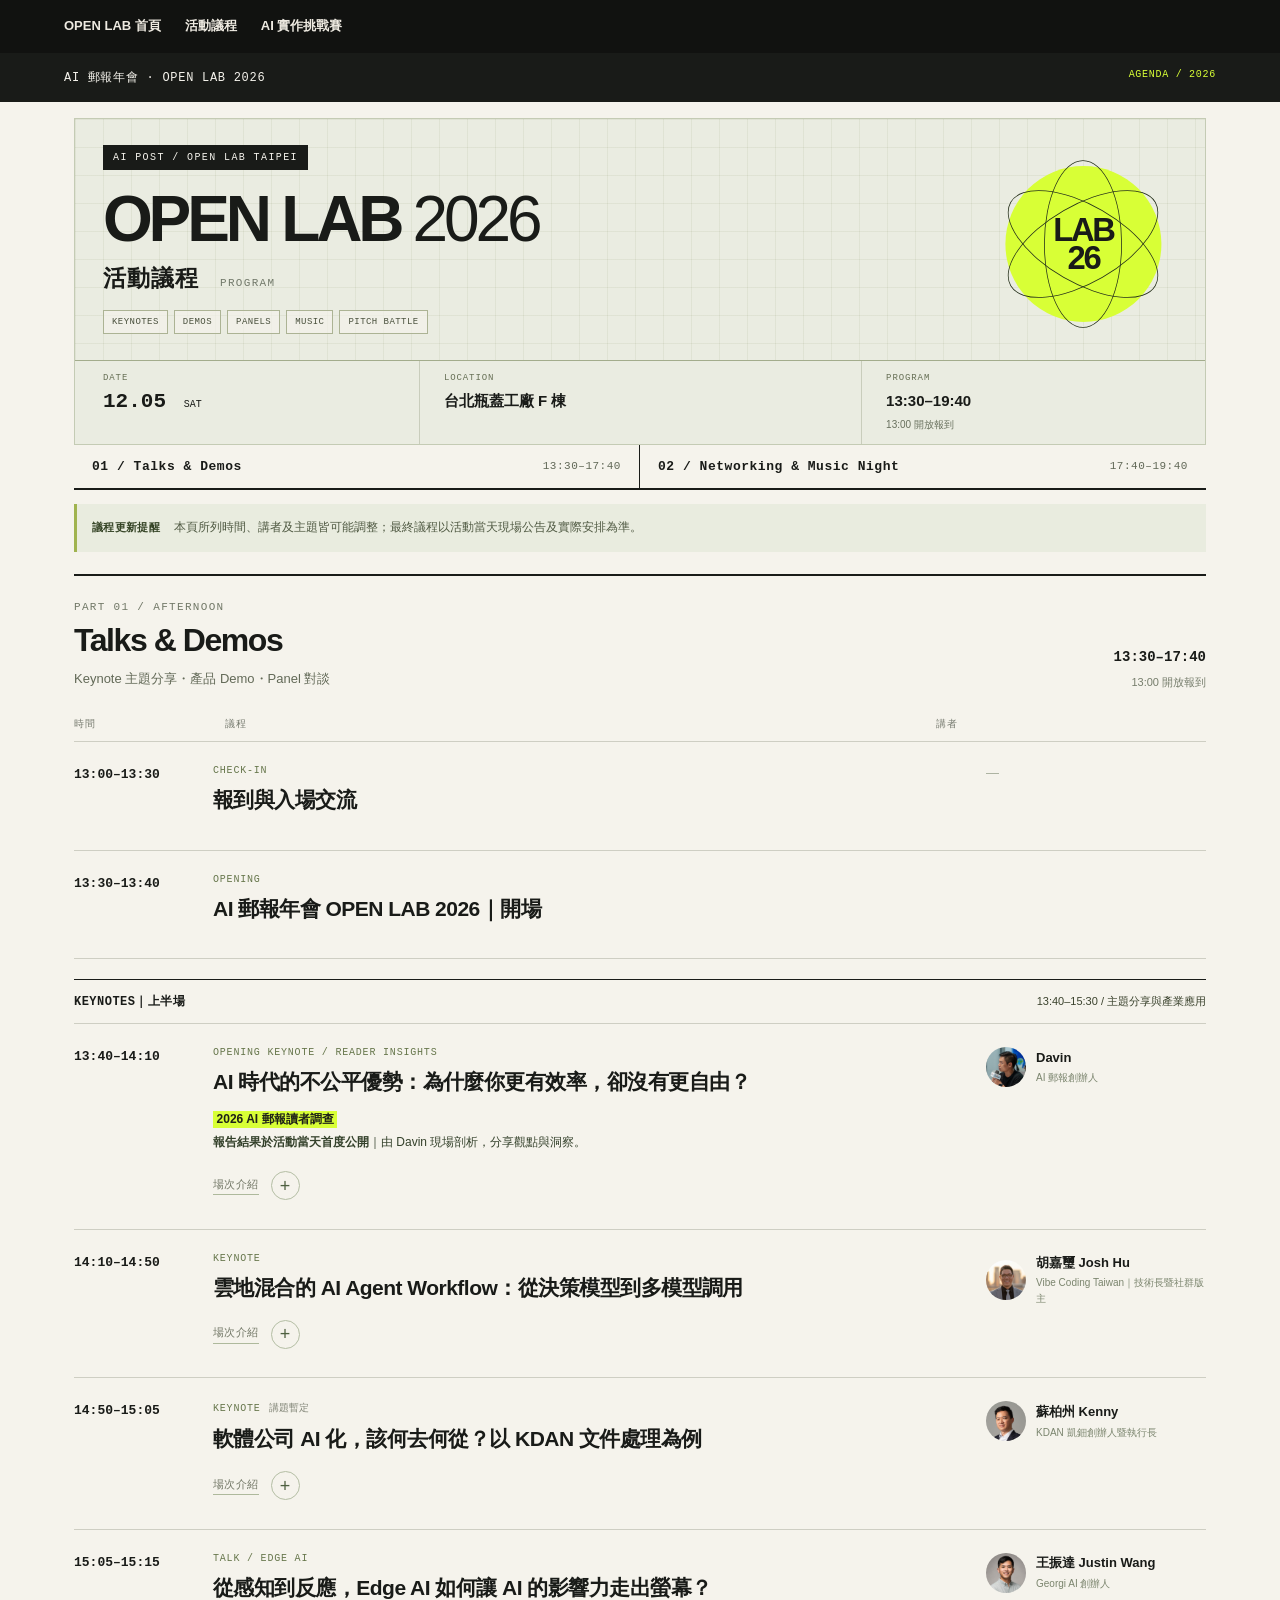
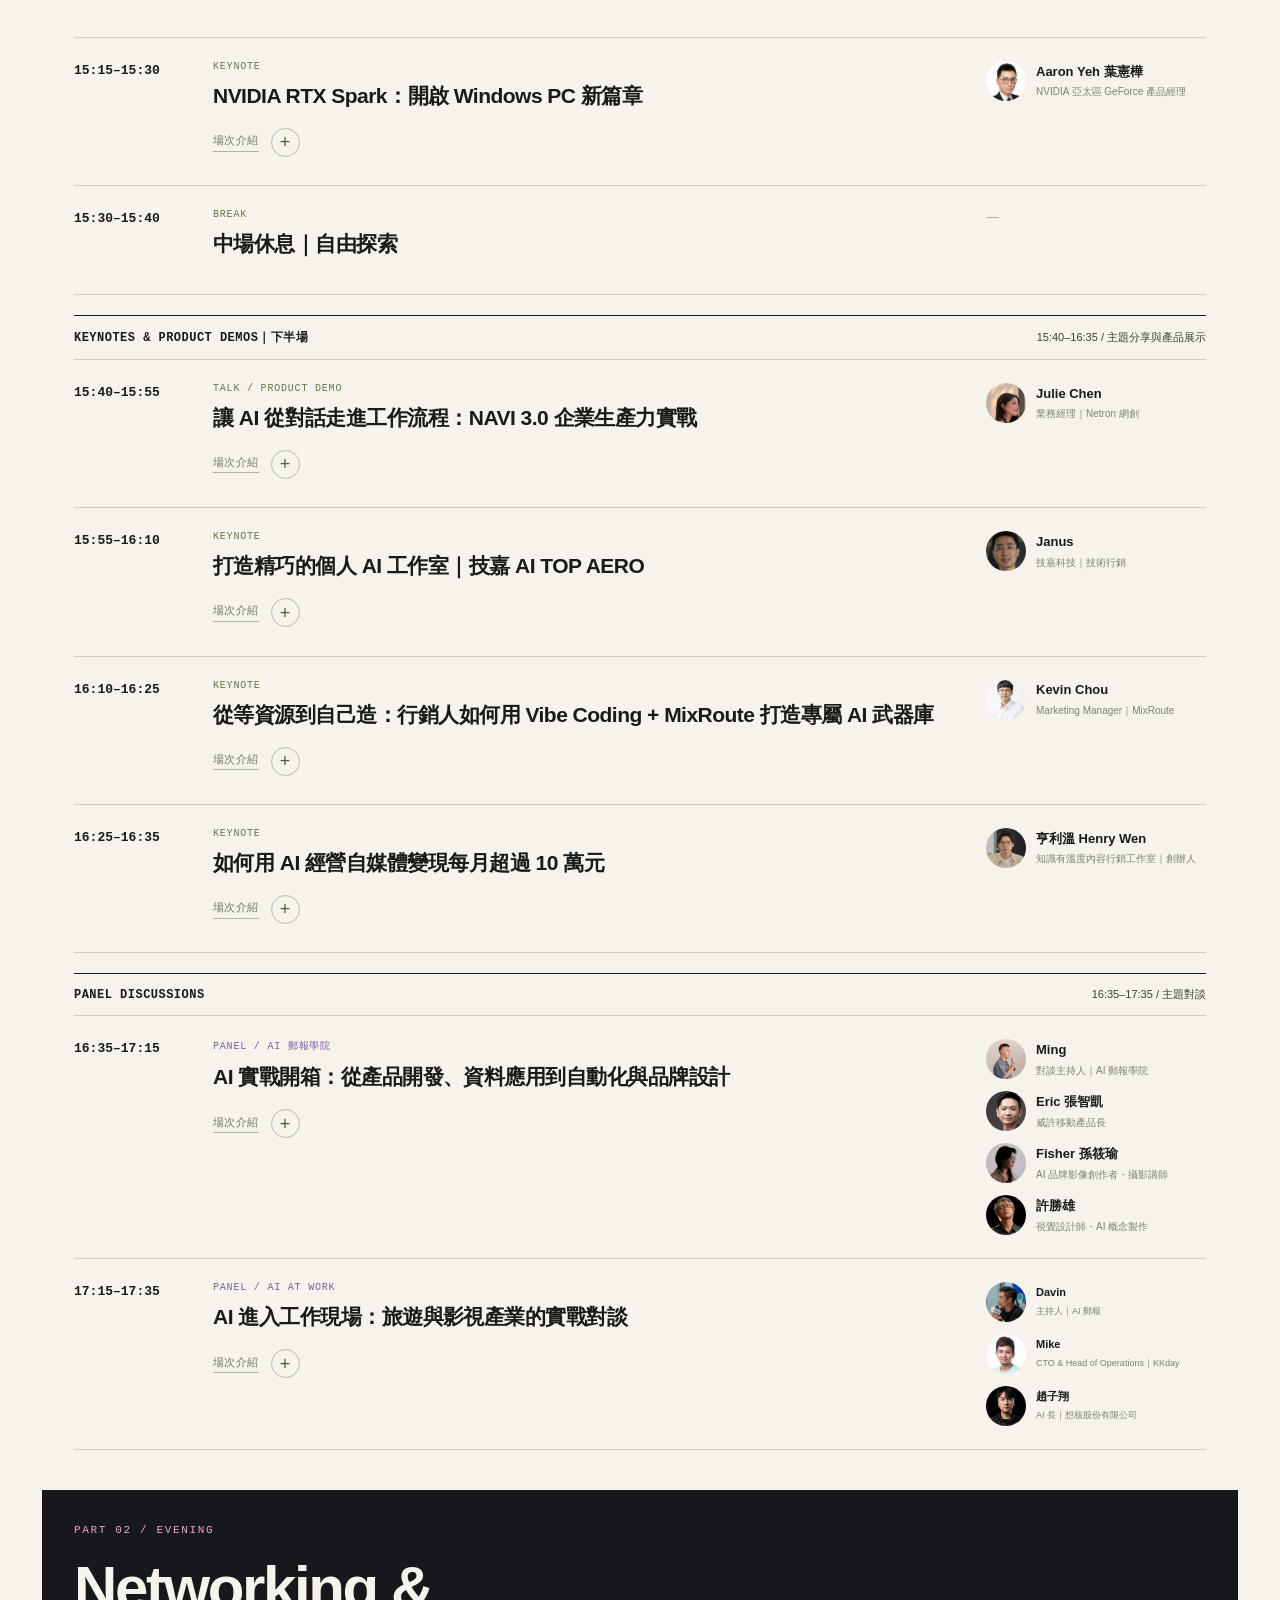
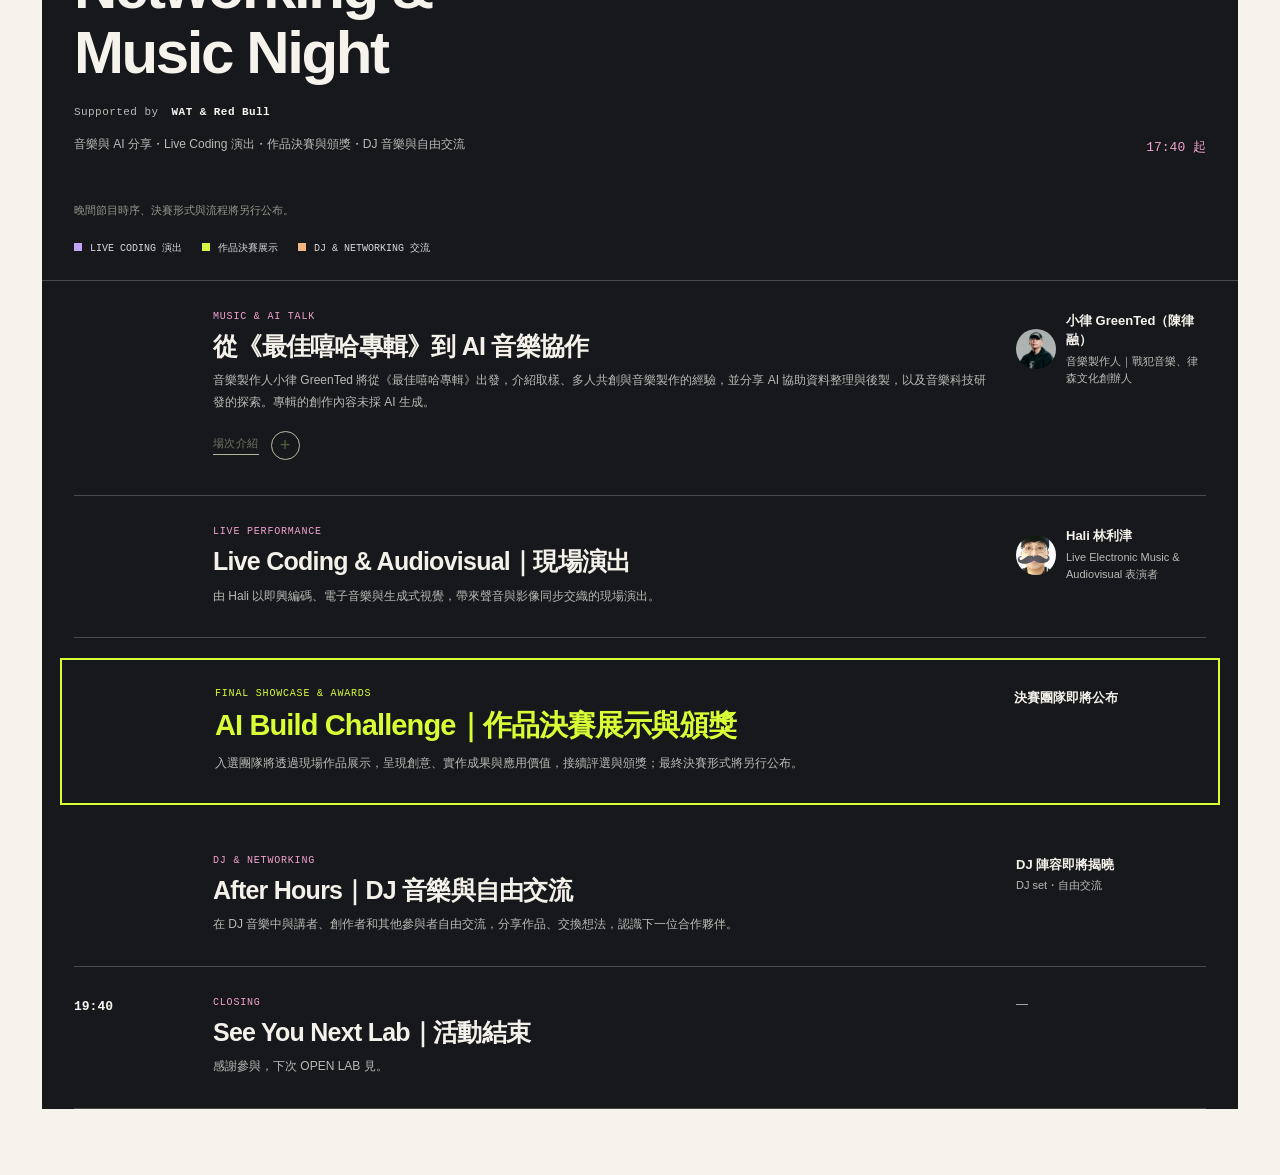
==== commit 09561529: "Add Zhao Zixiang to industry panel with updated topic" ====
--- a/agenda/index.html
+++ b/agenda/index.html
@@ -1,4 +1,4 @@
-<!doctype html><html lang="zh-Hant"><head><meta charset="utf-8"><meta name="viewport" content="width=device-width,initial-scale=1"><title>OPEN LAB 2026｜活動議程</title><meta name="description" content="12/5 台北瓶蓋工廠 F 棟｜OPEN LAB 2026 完整議程與講者介紹。下午 Keynote、產品 Demo 與 AI 實戰對談，17:40 接續 Live Coding、Pitch Battle 與 DJ 音樂交流，19:40 結束。"><meta property="og:title" content="活動議程｜OPEN LAB 2026"><meta property="og:description" content="從 AI 實戰到創作與交流，探索完整場次、講者與晚間節目。"><link rel="canonical" href="https://openlab.aiposthub.com/agenda/"><link rel="icon" href="/favicon.svg"><meta property="og:type" content="website"><meta property="og:url" content="https://openlab.aiposthub.com/agenda/"><meta property="og:image" content="https://openlab.aiposthub.com/agenda/assets/agenda-share-20261124.png"><meta property="og:image:secure_url" content="https://openlab.aiposthub.com/agenda/assets/agenda-share-20261124.png"><meta property="og:image:type" content="image/png"><meta property="og:image:width" content="1600"><meta property="og:image:height" content="900"><meta property="og:image:alt" content="AI 郵報年會 OPEN LAB 2026｜12/5 台北瓶蓋工廠｜13:30–19:40"><meta name="twitter:card" content="summary_large_image"><meta name="twitter:title" content="活動議程｜OPEN LAB 2026"><meta name="twitter:description" content="從 AI 實戰到創作與交流，探索完整場次、講者與晚間節目。"><meta name="twitter:image" content="https://openlab.aiposthub.com/agenda/assets/agenda-share-20261124.png"><style>.public-site-nav{display:flex;flex-wrap:wrap;gap:12px 24px;padding:16px 5vw;background:#111210;color:#eeeae1;font:600 13px/1.6 Arial,sans-serif}.public-site-nav a{color:inherit;text-decoration:none}.public-site-nav a:hover,.public-site-nav a:focus-visible{color:#d0f547;text-decoration:underline}@media(max-width:540px){.public-site-nav{gap:10px 18px;font-size:12px;padding:14px 5vw}}*{box-sizing:border-box}body{margin:0;background:#f1efe8;color:#1d2118;font-family:Arial,'Noto Sans TC',sans-serif}.top{background:#13160f;color:#efeee7;padding:18px 6vw;font-size:12px;display:flex;justify-content:space-between}.top small{color:#d2f267}.wrap{max-width:1100px;padding:32px 5vw 40px;margin:auto}header{display:flex;justify-content:space-between;align-items:end;gap:25px;margin-bottom:23px}h1{font-size:clamp(32px,4vw,48px);letter-spacing:-.05em;margin:8px 0 0}.eyebrow{font:10px monospace;letter-spacing:.1em;color:#6d765f}.date{font-size:12px;line-height:1.8;color:#626c55;text-align:right}.notice{font-size:11px;line-height:1.8;color:#707a63;margin:0 0 20px}.tablehead,.row{display:grid;grid-template-columns:115px 1fr;gap:24px}.tablehead{position:sticky;top:0;z-index:2;background:#20291a;color:#f1f1e9;padding:13px 20px;font-size:12px}.tablehead small{float:right;color:#c2d1b1;font-size:10px}.row{padding:18px 20px;border-bottom:1px solid #ccd1c1}.row:first-of-type{border-top:0}.time{white-space:nowrap;font:600 16px monospace;color:#34412b;border-right:1px solid #ced4c3;position:relative;padding:4px 15px 0 0}.time:after{content:'';position:absolute;right:-4px;top:9px;width:7px;height:7px;border-radius:50%;background:#8a9d67}.time small{display:block;font:10px Arial,sans-serif;color:#89927f;margin-top:7px}.kind{font:10px monospace;color:#637c3e;letter-spacing:.07em;display:flex;gap:12px;align-items:center}.kind .proposed{font:10px Arial,sans-serif;color:#8b927f;letter-spacing:0}h2{font-size:20px;line-height:1.4;margin:7px 0 11px;letter-spacing:-.02em}.people{display:flex;flex-wrap:wrap;gap:12px 25px}.person{display:flex;gap:9px;align-items:center}.avatar{height:33px;width:33px;border-radius:50%;background:#dde4cf;color:#576d36;display:flex;justify-content:center;align-items:center;font:16px Georgia,serif;flex-shrink:0}.person strong{font-size:12px;font-weight:600}.person small{font-size:10px;color:#7b856e;display:block;margin-top:3px}.service{background:#e5e9dc}.service h2{font-size:16px;margin-bottom:2px}.footer{font-size:11px;color:#7b856e;line-height:1.9;margin-top:20px}.panel .kind{color:#7c55a5}.row:hover{background:#e9ecdf}@media(max-width:650px){.wrap{padding:25px 4vw}.top{font-size:10px}.tablehead,.row{grid-template-columns:76px 1fr;gap:14px;padding-left:12px;padding-right:12px}.time{font-size:13px;padding-right:7px}.date{font-size:10px}h2{font-size:17px}.row{padding-top:16px;padding-bottom:16px}.tablehead small{display:none}.people{gap:12px 16px}.avatar{width:30px;height:30px}.person strong{font-size:11px}.person small{font-size:9px}header{gap:15px}}/* Quiet editorial rows with no filled section blocks. */
+<!doctype html><html lang="zh-Hant"><head><meta charset="utf-8"><meta name="viewport" content="width=device-width,initial-scale=1"><title>OPEN LAB 2026｜活動議程</title><meta name="description" content="12/5 台北瓶蓋工廠 F 棟｜OPEN LAB 2026 完整議程與講者介紹。下午 Keynote、產品 Demo 與 AI 實戰對談，17:40 接續 Live Coding、Pitch Battle 與 DJ 音樂交流，19:40 結束。"><link rel="canonical" href="https://openlab.aiposthub.com/agenda/"><link rel="icon" href="/favicon.svg"><style>.public-site-nav{display:flex;flex-wrap:wrap;gap:12px 24px;padding:16px 5vw;background:#111210;color:#eeeae1;font:600 13px/1.6 Arial,sans-serif}.public-site-nav a{color:inherit;text-decoration:none}.public-site-nav a:hover,.public-site-nav a:focus-visible{color:#d0f547;text-decoration:underline}@media(max-width:540px){.public-site-nav{gap:10px 18px;font-size:12px;padding:14px 5vw}}*{box-sizing:border-box}body{margin:0;background:#f1efe8;color:#1d2118;font-family:Arial,'Noto Sans TC',sans-serif}.top{background:#13160f;color:#efeee7;padding:18px 6vw;font-size:12px;display:flex;justify-content:space-between}.top small{color:#d2f267}.wrap{max-width:1100px;padding:32px 5vw 40px;margin:auto}header{display:flex;justify-content:space-between;align-items:end;gap:25px;margin-bottom:23px}h1{font-size:clamp(32px,4vw,48px);letter-spacing:-.05em;margin:8px 0 0}.eyebrow{font:10px monospace;letter-spacing:.1em;color:#6d765f}.date{font-size:12px;line-height:1.8;color:#626c55;text-align:right}.notice{font-size:11px;line-height:1.8;color:#707a63;margin:0 0 20px}.tablehead,.row{display:grid;grid-template-columns:115px 1fr;gap:24px}.tablehead{position:sticky;top:0;z-index:2;background:#20291a;color:#f1f1e9;padding:13px 20px;font-size:12px}.tablehead small{float:right;color:#c2d1b1;font-size:10px}.row{padding:18px 20px;border-bottom:1px solid #ccd1c1}.row:first-of-type{border-top:0}.time{white-space:nowrap;font:600 16px monospace;color:#34412b;border-right:1px solid #ced4c3;position:relative;padding:4px 15px 0 0}.time:after{content:'';position:absolute;right:-4px;top:9px;width:7px;height:7px;border-radius:50%;background:#8a9d67}.time small{display:block;font:10px Arial,sans-serif;color:#89927f;margin-top:7px}.kind{font:10px monospace;color:#637c3e;letter-spacing:.07em;display:flex;gap:12px;align-items:center}.kind .proposed{font:10px Arial,sans-serif;color:#8b927f;letter-spacing:0}h2{font-size:20px;line-height:1.4;margin:7px 0 11px;letter-spacing:-.02em}.people{display:flex;flex-wrap:wrap;gap:12px 25px}.person{display:flex;gap:9px;align-items:center}.avatar{height:33px;width:33px;border-radius:50%;background:#dde4cf;color:#576d36;display:flex;justify-content:center;align-items:center;font:16px Georgia,serif;flex-shrink:0}.person strong{font-size:12px;font-weight:600}.person small{font-size:10px;color:#7b856e;display:block;margin-top:3px}.service{background:#e5e9dc}.service h2{font-size:16px;margin-bottom:2px}.footer{font-size:11px;color:#7b856e;line-height:1.9;margin-top:20px}.panel .kind{color:#7c55a5}.row:hover{background:#e9ecdf}@media(max-width:650px){.wrap{padding:25px 4vw}.top{font-size:10px}.tablehead,.row{grid-template-columns:76px 1fr;gap:14px;padding-left:12px;padding-right:12px}.time{font-size:13px;padding-right:7px}.date{font-size:10px}h2{font-size:17px}.row{padding-top:16px;padding-bottom:16px}.tablehead small{display:none}.people{gap:12px 16px}.avatar{width:30px;height:30px}.person strong{font-size:11px}.person small{font-size:9px}header{gap:15px}}/* Quiet editorial rows with no filled section blocks. */
 .tablehead{background:#f1efe8;color:#3f4934;border-top:1px solid #9fa98f;border-bottom:1px solid #bac3ad}.tablehead small{color:#7b856e}.service{background:transparent}.row:hover{background:transparent}.top{background:#f1efe8;color:#303a25;border-bottom:1px solid #ccd1c1}.top small{color:#7b856e}.avatar{background:transparent;border:1px solid #bbc6a9;color:#64764d}.service h2{font-size:18px}
 /* Open Lab visual identity, kept outside the reading surface. */
 header{position:relative;isolation:isolate;min-height:170px;overflow:hidden;padding:24px 0 30px;margin-bottom:20px;border-bottom:1px solid #b8bfaa}
@@ -36,4 +36,4 @@
 .avatar.photo.portrait-ming-academy{background-image:url('assets/ming-academy-20261114.jpg');background-size:cover;background-position:center}
 .avatar.photo.justin-wang{background-image:url('assets/justin-wang-20261114.jpg');background-size:cover;background-position:center}
 .avatar.photo.josh-hu{background-image:url('assets/josh-hu-20261114.jpg');background-size:cover;background-position:center}
-.avatar.photo.kj-host{background-image:url('assets/kj-host-20261116.jpg');background-size:185% auto;background-position:50% 12%}.avatar.photo.aaron-yeh{background-image:url('assets/aaron-yeh-20261116.jpg');background-size:145% auto;background-position:52% 18%}.reader-reveal{font-size:13px;line-height:1.9;margin:0 0 12px;color:#34412b}.reader-reveal mark{background:#d2f267;color:#1d2118;padding:.12em .3em;box-decoration-break:clone;-webkit-box-decoration-break:clone}.reader-reveal strong{font-weight:700}.avatar.photo.eva{background-image:url('assets/eva-20261117.png');background-size:190% auto;background-position:58% 12%}.avatar.photo.kkday-mike{background-image:url('assets/kkday-mike-20261117.jpg');background-size:170% auto;background-position:49% 5%}.night-support{font-size:13px;letter-spacing:.04em;margin:8px 0;color:inherit}.night-support strong{font-weight:700}.night-support{display:flex;align-items:center;flex-wrap:wrap;gap:12px;margin:12px 0}.avatar.photo.julie-chen{background-image:url('/agenda/assets/julie-chen-20261119.png');background-size:220% auto;background-position:62% 50%}.avatar.photo.henry-wen{background-image:url("assets/henry-wen-20261124.png");background-size:cover;background-position:50% 35%}</style></head><body><link rel="stylesheet" href="festival.css?v=20261119-greented"><nav class="public-site-nav" aria-label="官網導覽"><a href="/">OPEN LAB 首頁</a><a href="/agenda/">活動議程</a><a href="/challenge/">AI 實作挑戰賽</a></nav><div class="top"><span>AI 郵報年會 · OPEN LAB 2026</span><small>AGENDA / 2026</small></div><main class="wrap"><header class="lab-hero"><div class="hero-main"><span class="eyebrow">AI POST / OPEN LAB TAIPEI</span><h1>OPEN LAB <span>2026</span></h1><p class="agenda-subtitle">&#27963;&#21205;&#35696;&#31243; <span>PROGRAM</span></p><div class="hero-formats"><span>KEYNOTES</span><span>DEMOS</span><span>PANELS</span><span>MUSIC</span><span>PITCH BATTLE</span></div></div><div class="hero-object" aria-hidden="true"><div class="lab-orbit orbit-one"></div><div class="lab-orbit orbit-two"></div><div class="lab-orbit orbit-three"></div><span class="object-center">LAB<br>26</span><span class="object-caption">IDEAS IN MOTION</span></div><div class="hero-info"><div><span class="info-label">DATE</span><strong>12.05 <small>SAT</small></strong></div><div><span class="info-label">LOCATION</span><strong>&#21488;&#21271;&#29942;&#33995;&#24037;&#24288; F &#26847;</strong></div><div><span class="info-label">PROGRAM</span><strong>13:30&#8211;19:40</strong><small>13:00 &#38283;&#25918;&#22577;&#21040;</small></div></div></header><nav class="festival-nav" aria-label="活動分區"><a href="/agenda/#talks">01 / Talks &amp; Demos <small>13:30–17:40</small></a><a href="/agenda/#night-title">02 / Networking &amp; Music Night <small>17:40–19:40</small></a></nav><p class="program-update"><strong>議程更新提醒</strong><span>本頁所列時間、講者及主題皆可能調整；最終議程以活動當天現場公告及實際安排為準。</span></p><div class="program-part" id="talks"><div><span class="part-label">PART 01 / AFTERNOON</span><h2>Talks &amp; Demos</h2><p>Keynote 主題分享・產品 Demo・Panel 對談</p></div><div class="part-hours">13:30–17:40<small>13:00 開放報到</small></div></div><div class="tablehead"><span>時間</span><span>議程</span><span>講者</span></div><section class="agenda-entry"><div class="time">13:00–13:30</div><div class="session-cell"><div class="kind">CHECK-IN</div><h2>報到與入場交流</h2></div><div class="speaker-cell empty-speaker">—</div></section><section class="agenda-entry"><div class="time">13:30–13:40</div><div class="session-cell"><div class="kind">OPENING</div><h2>AI 郵報年會 OPEN LAB 2026｜開場</h2></div><div class="speaker-cell"><div class="people"></div></div></section><div class="agenda-divider session-group"><strong>Keynotes｜上半場</strong><span>13:40–15:30 / 主題分享與產業應用</span></div><section class="agenda-entry"><div class="time">13:40–14:10</div><div class="session-cell"><div class="kind">OPENING KEYNOTE / READER INSIGHTS</div><h2>AI 時代的不公平優勢：為什麼你更有效率，卻沒有更自由？</h2><p class="reader-reveal"><mark><strong>2026 AI 郵報讀者調查</strong></mark><br/><strong>報告結果於活動當天首度公開</strong>｜由 Davin 現場剖析，分享觀點與洞察。</p><details class="session-details"><summary><span class="summary-label">場次介紹</span></summary><p class="session-intro">同樣在用 AI，為什麼有人掌握了工作的主導權，有人卻越做越忙？AI 郵報創辦人 Davin 將分享「AI 不公平優勢」的核心觀點，以及 AI 郵報在內容與社群中的實踐。現場首度公開 2026 AI 郵報讀者調查結果，由 Davin 剖析省時、回報與工作方式之間的落差，分享如何把 AI 帶來的產能轉化為自己的優勢。</p></details></div><div class="speaker-cell"><div class="people"><div class="person"><div aria-label="Davin 真人照片" class="avatar photo portrait-davin" role="img"></div><div><strong>Davin</strong><small>AI 郵報創辦人</small></div></div></div></div></section><section class="agenda-entry"><div class="time">14:10–14:50</div><div class="session-cell"><div class="kind">KEYNOTE</div><h2>雲地混合的 AI Agent Workflow：從決策模型到多模型調用</h2><details class="session-details"><summary><span class="summary-label">場次介紹</span></summary><p class="session-intro">當同一個 AI Agent 要回答問題、生成圖片或製作影音，它怎麼知道該用哪個模型，又該在雲端還是地端執行？胡嘉璽老師將以 Hermes Agent 為例，拆解一套雲地混合的工作流。決策模型先判斷任務類型、難度與模型可能拒答的情況，再搭配 Nemo Switchyard，將任務分派給合適的雲端或地端模型。從文字問答到圖像、音訊與影片生成，看看 Agent Harness 如何把模型選擇、任務分派與實際調用串在一起。</p><div class="discussion-topic"><h3>講者介紹｜胡嘉璽 Josh Hu</h3><ul><li>Vibe Coding Taiwan 社團版主、知名 AI 技術作家</li><li>陽明交大、東吳大學及企業兼任講師</li><li>著作《塞爆 128G GPU 記憶體 NVIDIA DGX Spark 影音圖生成、微調、預訓練 Agent 全面玩透》作者</li></ul></div></details></div><div class="speaker-cell"><div class="people"><div class="person"><div aria-label="胡嘉璽 Josh Hu 講者照片" class="avatar photo josh-hu" role="img"></div><div><strong>胡嘉璽 Josh Hu</strong><small>Vibe Coding Taiwan｜技術長暨社群版主</small></div></div></div></div></section><section class="agenda-entry"><div class="time">14:50–15:05</div><div class="session-cell"><div class="kind">KEYNOTE<span class="proposed">講題暫定</span></div><h2>軟體公司 AI 化，該何去何從？以 KDAN 文件處理為例</h2><details class="session-details"><summary><span class="summary-label">場次介紹</span></summary><p class="session-intro">當 AI 加快軟體開發，軟體公司的價值將如何改變？KDAN 凱鈿創辦人暨執行長蘇柏州 Kenny 將從文件處理領域的實戰經驗出發，分享產品、技術交付與商業模式的轉型選擇，探討哪些既有累積能成為 AI 時代的競爭優勢。</p></details></div><div class="speaker-cell"><div class="people"><div class="person"><div aria-label="蘇柏州 Kenny 真人照片" class="avatar photo kenny" role="img"></div><div><strong>蘇柏州 Kenny</strong><small>KDAN 凱鈿創辦人暨執行長</small></div></div></div></div></section><section class="agenda-entry"><div class="time">15:05–15:15</div><div class="session-cell"><div class="kind">TALK / EDGE AI</div><h2>從感知到反應，Edge AI 如何讓 AI 的影響力走出螢幕？</h2></div><div class="speaker-cell"><div class="people"><div class="person"><div aria-label="王振達 Justin Wang 講者照片" class="avatar photo justin-wang" role="img"></div><div><strong>王振達 Justin Wang</strong><small>Georgi AI 創辦人</small></div></div></div></div></section><section class="agenda-entry"><div class="time">15:15–15:30</div><div class="session-cell"><div class="kind">KEYNOTE</div><h2>NVIDIA RTX Spark：開啟 Windows PC 新篇章</h2><details class="session-details"><summary><span class="summary-label">場次介紹</span></summary><p class="session-intro">以 NVIDIA RTX Spark 為主題，探索 Windows PC 如何整合 AI Agent、AI 開發、內容創作與遊戲體驗。</p></details></div><div class="speaker-cell"><div class="people"><div class="person"><div aria-label="Aaron Yeh 葉憲樺本人照片" class="avatar photo aaron-yeh" role="img"></div><div><strong>Aaron Yeh 葉憲樺</strong><small>NVIDIA 亞太區 GeForce 產品經理</small></div></div></div></div></section><section class="agenda-entry"><div class="time">15:30–15:40</div><div class="session-cell"><div class="kind">BREAK</div><h2>中場休息｜自由探索</h2></div><div class="speaker-cell empty-speaker">—</div></section><div class="agenda-divider session-group"><strong>Keynotes &amp; Product Demos｜下半場</strong><span>15:40–16:35 / 主題分享與產品展示</span></div><section class="agenda-entry julie-keynote"><div class="time">15:40–15:55</div><div class="session-cell"><div class="kind">TALK / PRODUCT DEMO</div><h2>讓 AI 從對話走進工作流程：NAVI 3.0 企業生產力實戰</h2><details class="session-details"><summary><span class="summary-label">場次介紹</span></summary><p class="session-intro">以 NAVI 3.0 企業 AI 生產力平台為主題，介紹多 Agent 協作與工作流程自動化，探索如何把 AI 串進企業日常工作，讓分散的工具與任務形成可持續運作的流程。<br/><a href="https://www.netron.net/tw/services-products/navi3-0/" rel="noopener noreferrer" target="_blank">NAVI 3.0 產品介紹 ↗</a></p></details></div><div class="speaker-cell"><div class="people"><div class="person"><div aria-label="Julie Chen 講者照片" class="avatar photo julie-chen" role="img"></div><div><strong>Julie Chen</strong><small>業務經理｜Netron 網創</small></div></div></div></div></section><section class="agenda-entry janus-keynote"><div class="time">15:55–16:10</div><div class="session-cell"><div class="kind">KEYNOTE</div><h2>打造精巧的個人 AI 工作室｜技嘉 AI TOP AERO</h2><details class="session-details"><summary><span class="summary-label">場次介紹</span></summary><p class="session-intro">隨著地端 AI 走入日常工作，如何在有限的桌面空間兼顧運算效能、用電需求與操作便利性？本場演講將介紹技嘉 AI TOP AERO，分享如何透過精巧的桌上型電腦，在熟悉的 Windows 11 環境中執行 AI 模型，打造個人 AI 工作室。</p></details></div><div class="speaker-cell"><div class="people"><div class="person"><div aria-label="Janus 本人照片" class="avatar photo janus" role="img"></div><div><strong>Janus</strong><small>技嘉科技｜技術行銷</small></div></div></div></div></section><section class="agenda-entry"><div class="time">16:10–16:25</div><div class="session-cell"><div class="kind">KEYNOTE</div><h2>從等資源到自己造：行銷人如何用 Vibe Coding + MixRoute 打造專屬 AI 武器庫</h2><details class="session-details"><summary><span class="summary-label">場次介紹</span></summary><p class="session-intro">行銷需求橫跨文字、影像與多種工作流程，如何不再受限於單一工具或等待技術支援？本次分享將透過 Vibe Coding 搭配 MixRoute，示範行銷人如何從需求出發，打造專屬 AI 工具，將創意轉化為可以使用的工具與實際成品。</p></details></div><div class="speaker-cell"><div class="people"><div class="person"><div aria-label="Kevin Chou 講師照" class="avatar photo kevin" role="img"></div><div><strong>Kevin Chou</strong><small>Marketing Manager｜MixRoute</small></div></div></div></div></section><section class="agenda-entry henry-keynote"><div class="time">16:25–16:35</div><div class="session-cell"><div class="kind">KEYNOTE</div><h2>如何用 AI 經營自媒體變現每月超過 10 萬元</h2><details class="session-details"><summary><span class="summary-label">場次與講者介紹</span></summary><p class="session-intro">分享我用 AI 在自媒體上的 4 個層面的應用</p><div class="discussion-topic"><h3>講者介紹｜亨利溫 Henry Wen</h3><p>亨利溫 Henry Wen 為知識有溫度內容行銷工作室創辦人，長期投入自媒體經營、個人品牌與斜槓職涯教學，透過課程、講座及顧問陪跑，協助創作者與專業工作者規劃內容策略、發展知識產品與多元收入。近年將 AI 應用融入自媒體經營與教學，分享從內容創作到商業變現的實戰經驗。</p></div></details></div><div class="speaker-cell"><div class="people"><div class="person"><div aria-label="亨利溫 Henry Wen 講者照片" class="avatar photo henry-wen" role="img"></div><div><strong>亨利溫 Henry Wen</strong><small>知識有溫度內容行銷工作室｜創辦人</small></div></div></div></div></section><div class="agenda-divider session-group"><strong>Panel Discussions</strong><span>16:35–17:35 / 主題對談</span></div><section class="agenda-entry panel-entry academy-panel"><div class="time">16:35–17:15</div><div class="session-cell"><div class="kind">PANEL / AI 郵報學院</div><h2>AI 實戰開箱：從產品開發、資料應用到自動化與品牌設計</h2><details class="session-details"><summary><span class="summary-label">場次與講師介紹</span></summary><p class="session-intro">AI 如何從一個工具，走進產品、資料、內容與設計的實際工作？由 Ming 主持，串起 Eric 張智凱的產品開發、Fisher 孫筱瑜的品牌影像，以及許勝雄的視覺設計與創意提案。三位講師將以快速介紹與跨領域對談，交流需求拆解、工具分工、流程串接和品質驗收的方法，讓觀眾從不同專業的實戰經驗中，找到適合自己的 AI 應用切入點。</p><div class="academy-bios"><article class="academy-bio"><div class="academy-bio-heading"><div aria-label="Eric 張智凱 講師照片" class="avatar photo eric-jhang" role="img"></div><div><h3>Eric 張智凱</h3><span>威許移動產品長</span></div></div><p>現任威許移動產品長，曾創辦思言科技，打造 LINE CRM SaaS「美業歐巴」，曾任華碩電腦高級工程師。具備軟體開發、產品落地與產業數位轉型經驗，於 AI 郵報學院分享 AI Coding 環境與個人資料庫工作流。</p><p class="academy-focus"><strong>分享切角</strong> 從工作需求出發，建立 AI Coding 環境，將資料收集、整理與追蹤串成可重複使用的工作流程。</p><a href="https://academy.aiposthub.com/p/skill-shot-12-github-vscode-claude-code" rel="noopener noreferrer" target="_blank">學院講師與課程介紹 ↗</a></article><article class="academy-bio"><div class="academy-bio-heading"><div aria-label="Fisher 孫筱瑜 講師照片" class="avatar photo portrait-fisher" role="img"></div><div><h3>Fisher 孫筱瑜</h3><span>AI 品牌影像創作者・攝影講師</span></div></div><p>Fisher Studio 主理人，臺科大建築研究所畢業，跨足攝影、建築空間、視覺設計與 AI 影像製作。擅長結合品牌敘事、視覺美學與 AI 工作流，將創意轉化為商業影像。</p><p class="academy-focus"><strong>分享切角</strong> 先釐清品牌訊息與受眾，再串起腳本、分鏡與 AI 影像，讓生成內容服務品牌溝通。</p><a href="https://academy.aiposthub.com/p/skill-shot-19-ai-brand-ad-workflow" rel="noopener noreferrer" target="_blank">學院講師與課程介紹 ↗</a></article><article class="academy-bio"><div class="academy-bio-heading"><div aria-label="許勝雄 講師照片" class="avatar photo portrait-sheng-hsiung" role="img"></div><div><h3>許勝雄</h3><span>視覺設計師・AI 概念製作</span></div></div><p>具獨立接案與跨領域視覺設計經驗，成立質系制有限公司，參與品牌動畫與空間視覺專案。創作「AI 城市開花計劃」，並於學院分享 AI 生圖、視覺精修與 iPad 創意提案工作流。</p><p class="academy-focus"><strong>分享切角</strong> 從需求整理、生圖與精修，到 3D 概念與提案呈現，讓 AI 生成素材成為可溝通的設計成果。</p><a href="https://academy.aiposthub.com/p/skill-shot-13-ai-ipad-creative-workflow" rel="noopener noreferrer" target="_blank">學院講師與課程介紹 ↗</a></article></div></details></div><div class="speaker-cell"><div class="people"><div class="person"><div aria-label="Ming 講師照片" class="avatar photo portrait-ming-academy" role="img"></div><div><strong>Ming</strong><small>對談主持人｜AI 郵報學院</small></div></div><div class="person"><div aria-label="Eric 張智凱 講師照片" class="avatar photo eric-jhang" role="img"></div><div><strong>Eric 張智凱</strong><small>威許移動產品長</small></div></div><div class="person"><div aria-label="Fisher 孫筱瑜 講師照片" class="avatar photo portrait-fisher" role="img"></div><div><strong>Fisher 孫筱瑜</strong><small>AI 品牌影像創作者・攝影講師</small></div></div><div class="person"><div aria-label="許勝雄 講師照片" class="avatar photo portrait-sheng-hsiung" role="img"></div><div><strong>許勝雄</strong><small>視覺設計師・AI 概念製作</small></div></div></div></div></section><section class="agenda-entry panel-entry"><div class="time">17:15–17:35</div><div class="session-cell"><div class="kind">PANEL / AI AT WORK</div><h2>AI 進入工作現場：各行各業怎麼用、改變了什麼？</h2><details class="session-details"><summary><span class="summary-label">場次介紹</span></summary><p class="session-intro">AI 進入日常工作後，哪些流程真正改變了？由 AI 郵報創辦人 Davin 主持，邀請第一線實踐者分享具體案例：如何找出適合 AI 的工作任務、導入後有哪些成效與限制，以及其他工作者可以從哪裡開始。</p></details></div><div class="speaker-cell"><div class="people"><div class="person"><div aria-label="Davin 真人照片" class="avatar photo portrait-davin" role="img"></div><div><strong>Davin</strong><small>主持人｜AI 郵報</small></div></div><div class="person"><div aria-label="KKday Mike 公開專訪照片" class="avatar photo kkday-mike" role="img"></div><div><strong>Mike</strong><small>CTO &amp; Head of Operations｜KKday</small></div></div><div class="person"><div><strong>神秘嘉賓，敬請期待</strong></div></div></div></div></section><section aria-labelledby="night-title" class="night-program"><div class="night-header"><div><div class="night-kicker">PART 02 / EVENING</div><h2 id="night-title">Networking &amp;<br/>Music Night</h2><p class="night-support">Supported by <strong>WAT &amp; Red Bull</strong></p><p>音樂與 AI 分享・Live Coding 演出・作品決賽與頒獎・DJ 音樂與自由交流</p></div><div class="night-hours">17:40 起</div></div><p class="night-note">晚間節目時序、決賽形式與流程將另行公布。</p><div aria-label="晚間活動類型" class="night-legend"><span style="--accent:#c3a4f4">LIVE CODING 演出</span><span style="--accent:#d0f547">作品決賽展示</span><span style="--accent:#efb47f">DJ &amp; NETWORKING 交流</span></div><section class="agenda-entry greented-talk"><div aria-hidden="true" class="time"></div><div class="session-cell"><div class="kind">MUSIC &amp; AI TALK</div><h2>從《最佳嘻哈專輯》到 AI 音樂協作</h2><p class="session-intro">音樂製作人小律 GreenTed 將從《最佳嘻哈專輯》出發，介紹取樣、多人共創與音樂製作的經驗，並分享 AI 協助資料整理與後製，以及音樂科技研發的探索。專輯的創作內容未採 AI 生成。</p><details class="session-details"><summary><span class="summary-label">講者介紹</span></summary><p class="session-intro">陳律融（GreenTed／小律）為音樂製作人、戰犯音樂與律森文化創辦人，工作橫跨音樂、影像、演唱會與節目製作。製作取樣節目《SampleThis》，著有《躍上主流：創作心流 × 創造主流》，並持續投入音樂教育與 AI 音樂科技研發。2026 年推出《最佳嘻哈專輯》，集結不同世代音樂人，以十一首作品呈現與嘻哈相處的人生歷程。</p><p class="session-intro"><a href="https://rytho.ai/the-best-hip-hop-album" rel="noopener noreferrer" target="_blank">《最佳嘻哈專輯》與製作人介紹 ↗</a></p></details></div><div class="speaker-cell"><div class="people"><div class="person"><div aria-label="小律 GreenTed 陳律融官網宣傳照" class="avatar photo greented" role="img"></div><div><strong>小律 GreenTed（陳律融）</strong><small>音樂製作人｜戰犯音樂、律森文化創辦人</small></div></div></div></div></section><section class="agenda-entry performance"><div aria-hidden="true" class="time"></div><div class="session-cell"><div class="kind">LIVE PERFORMANCE</div><h2>Live Coding &amp; Audiovisual｜現場演出</h2><p class="session-intro">由 Hali 以即興編碼、電子音樂與生成式視覺，帶來聲音與影像同步交織的現場演出。</p></div><div class="speaker-cell"><div class="people"><div class="person"><div aria-label="Hali 林利津本人照片" class="avatar photo hali" role="img"></div><div><strong>Hali 林利津</strong><small>Live Electronic Music &amp; Audiovisual 表演者</small></div></div></div></div></section><section class="agenda-entry battle"><div aria-hidden="true" class="time"></div><div class="session-cell"><div class="kind">FINAL SHOWCASE &amp; AWARDS</div><h2>AI Build Challenge｜作品決賽展示與頒獎</h2><p class="session-intro">入選團隊將透過現場作品展示，呈現創意、實作成果與應用價值，接續評選與頒獎；最終決賽形式將另行公布。</p></div><div class="speaker-cell"><div class="people"><div class="person"><div><strong>決賽團隊即將公布</strong></div></div></div></div></section><section class="agenda-entry social"><div aria-hidden="true" class="time"></div><div class="session-cell"><div class="kind">DJ &amp; NETWORKING</div><h2>After Hours｜DJ 音樂與自由交流</h2><p class="session-intro">在 DJ 音樂中與講者、創作者和其他參與者自由交流，分享作品、交換想法，認識下一位合作夥伴。</p></div><div class="speaker-cell"><div class="people"><div class="person"><div><strong>DJ 陣容即將揭曉</strong><small>DJ set・自由交流</small></div></div></div></div></section><section class="agenda-entry transition"><div class="time">19:40</div><div class="session-cell"><div class="kind">CLOSING</div><h2>See You Next Lab｜活動結束</h2><p class="session-intro">感謝參與，下次 OPEN LAB 見。</p></div><div class="speaker-cell empty-speaker">—</div></section></section></main></body></html>
+.avatar.photo.kj-host{background-image:url('assets/kj-host-20261116.jpg');background-size:185% auto;background-position:50% 12%}.avatar.photo.aaron-yeh{background-image:url('assets/aaron-yeh-20261116.jpg');background-size:145% auto;background-position:52% 18%}.reader-reveal{font-size:13px;line-height:1.9;margin:0 0 12px;color:#34412b}.reader-reveal mark{background:#d2f267;color:#1d2118;padding:.12em .3em;box-decoration-break:clone;-webkit-box-decoration-break:clone}.reader-reveal strong{font-weight:700}.avatar.photo.eva{background-image:url('assets/eva-20261117.png');background-size:190% auto;background-position:58% 12%}.avatar.photo.kkday-mike{background-image:url('assets/kkday-mike-20261117.jpg');background-size:170% auto;background-position:49% 5%}.night-support{font-size:13px;letter-spacing:.04em;margin:8px 0;color:inherit}.night-support strong{font-weight:700}.night-support{display:flex;align-items:center;flex-wrap:wrap;gap:12px;margin:12px 0}.avatar.photo.julie-chen{background-image:url('/agenda/assets/julie-chen-20261119.png');background-size:220% auto;background-position:62% 50%}.avatar.photo.henry-wen{background-image:url("assets/henry-wen-20261124.png");background-size:cover;background-position:50% 35%}.avatar.photo.zhao-zixiang{background-image:url("assets/zhao-zixiang-20261125.jpg");background-size:cover;background-position:50% 32%}</style><meta property="og:title" content="活動議程｜OPEN LAB 2026"><meta property="og:description" content="從 AI 實戰到創作與交流，探索完整場次、講者與晚間節目。"><meta property="og:type" content="website"><meta property="og:url" content="https://openlab.aiposthub.com/agenda/"><meta property="og:site_name" content="AI 郵報年會 OPEN LAB 2026"><meta property="og:locale" content="zh_TW"><meta property="og:image" content="https://openlab.aiposthub.com/assets/openlab-share-20261125.png"><meta property="og:image:secure_url" content="https://openlab.aiposthub.com/assets/openlab-share-20261125.png"><meta property="og:image:type" content="image/png"><meta property="og:image:width" content="1600"><meta property="og:image:height" content="900"><meta property="og:image:alt" content="AI 郵報年會 OPEN LAB 2026｜12/5 台北瓶蓋工廠｜主題分享、AI 體驗與社群交流"><meta name="twitter:card" content="summary_large_image"><meta name="twitter:title" content="活動議程｜OPEN LAB 2026"><meta name="twitter:description" content="從 AI 實戰到創作與交流，探索完整場次、講者與晚間節目。"><meta name="twitter:image" content="https://openlab.aiposthub.com/assets/openlab-share-20261125.png"><meta name="twitter:image:alt" content="AI 郵報年會 OPEN LAB 2026｜12/5 台北瓶蓋工廠｜主題分享、AI 體驗與社群交流"></head><body><link rel="stylesheet" href="festival.css?v=20261119-greented"><nav class="public-site-nav" aria-label="官網導覽"><a href="/">OPEN LAB 首頁</a><a href="/agenda/">活動議程</a><a href="/challenge/">AI 實作挑戰賽</a></nav><div class="top"><span>AI 郵報年會 · OPEN LAB 2026</span><small>AGENDA / 2026</small></div><main class="wrap"><header class="lab-hero"><div class="hero-main"><span class="eyebrow">AI POST / OPEN LAB TAIPEI</span><h1>OPEN LAB <span>2026</span></h1><p class="agenda-subtitle">&#27963;&#21205;&#35696;&#31243; <span>PROGRAM</span></p><div class="hero-formats"><span>KEYNOTES</span><span>DEMOS</span><span>PANELS</span><span>MUSIC</span><span>PITCH BATTLE</span></div></div><div class="hero-object" aria-hidden="true"><div class="lab-orbit orbit-one"></div><div class="lab-orbit orbit-two"></div><div class="lab-orbit orbit-three"></div><span class="object-center">LAB<br>26</span><span class="object-caption">IDEAS IN MOTION</span></div><div class="hero-info"><div><span class="info-label">DATE</span><strong>12.05 <small>SAT</small></strong></div><div><span class="info-label">LOCATION</span><strong>&#21488;&#21271;&#29942;&#33995;&#24037;&#24288; F &#26847;</strong></div><div><span class="info-label">PROGRAM</span><strong>13:30&#8211;19:40</strong><small>13:00 &#38283;&#25918;&#22577;&#21040;</small></div></div></header><nav class="festival-nav" aria-label="活動分區"><a href="/agenda/#talks">01 / Talks &amp; Demos <small>13:30–17:40</small></a><a href="/agenda/#night-title">02 / Networking &amp; Music Night <small>17:40–19:40</small></a></nav><p class="program-update"><strong>議程更新提醒</strong><span>本頁所列時間、講者及主題皆可能調整；最終議程以活動當天現場公告及實際安排為準。</span></p><div class="program-part" id="talks"><div><span class="part-label">PART 01 / AFTERNOON</span><h2>Talks &amp; Demos</h2><p>Keynote 主題分享・產品 Demo・Panel 對談</p></div><div class="part-hours">13:30–17:40<small>13:00 開放報到</small></div></div><div class="tablehead"><span>時間</span><span>議程</span><span>講者</span></div><section class="agenda-entry"><div class="time">13:00–13:30</div><div class="session-cell"><div class="kind">CHECK-IN</div><h2>報到與入場交流</h2></div><div class="speaker-cell empty-speaker">—</div></section><section class="agenda-entry"><div class="time">13:30–13:40</div><div class="session-cell"><div class="kind">OPENING</div><h2>AI 郵報年會 OPEN LAB 2026｜開場</h2></div><div class="speaker-cell"><div class="people"></div></div></section><div class="agenda-divider session-group"><strong>Keynotes｜上半場</strong><span>13:40–15:30 / 主題分享與產業應用</span></div><section class="agenda-entry"><div class="time">13:40–14:10</div><div class="session-cell"><div class="kind">OPENING KEYNOTE / READER INSIGHTS</div><h2>AI 時代的不公平優勢：為什麼你更有效率，卻沒有更自由？</h2><p class="reader-reveal"><mark><strong>2026 AI 郵報讀者調查</strong></mark><br/><strong>報告結果於活動當天首度公開</strong>｜由 Davin 現場剖析，分享觀點與洞察。</p><details class="session-details"><summary><span class="summary-label">場次介紹</span></summary><p class="session-intro">同樣在用 AI，為什麼有人掌握了工作的主導權，有人卻越做越忙？AI 郵報創辦人 Davin 將分享「AI 不公平優勢」的核心觀點，以及 AI 郵報在內容與社群中的實踐。現場首度公開 2026 AI 郵報讀者調查結果，由 Davin 剖析省時、回報與工作方式之間的落差，分享如何把 AI 帶來的產能轉化為自己的優勢。</p></details></div><div class="speaker-cell"><div class="people"><div class="person"><div aria-label="Davin 真人照片" class="avatar photo portrait-davin" role="img"></div><div><strong>Davin</strong><small>AI 郵報創辦人</small></div></div></div></div></section><section class="agenda-entry"><div class="time">14:10–14:50</div><div class="session-cell"><div class="kind">KEYNOTE</div><h2>雲地混合的 AI Agent Workflow：從決策模型到多模型調用</h2><details class="session-details"><summary><span class="summary-label">場次介紹</span></summary><p class="session-intro">當同一個 AI Agent 要回答問題、生成圖片或製作影音，它怎麼知道該用哪個模型，又該在雲端還是地端執行？胡嘉璽老師將以 Hermes Agent 為例，拆解一套雲地混合的工作流。決策模型先判斷任務類型、難度與模型可能拒答的情況，再搭配 Nemo Switchyard，將任務分派給合適的雲端或地端模型。從文字問答到圖像、音訊與影片生成，看看 Agent Harness 如何把模型選擇、任務分派與實際調用串在一起。</p><div class="discussion-topic"><h3>講者介紹｜胡嘉璽 Josh Hu</h3><ul><li>Vibe Coding Taiwan 社團版主、知名 AI 技術作家</li><li>陽明交大、東吳大學及企業兼任講師</li><li>著作《塞爆 128G GPU 記憶體 NVIDIA DGX Spark 影音圖生成、微調、預訓練 Agent 全面玩透》作者</li></ul></div></details></div><div class="speaker-cell"><div class="people"><div class="person"><div aria-label="胡嘉璽 Josh Hu 講者照片" class="avatar photo josh-hu" role="img"></div><div><strong>胡嘉璽 Josh Hu</strong><small>Vibe Coding Taiwan｜技術長暨社群版主</small></div></div></div></div></section><section class="agenda-entry"><div class="time">14:50–15:05</div><div class="session-cell"><div class="kind">KEYNOTE<span class="proposed">講題暫定</span></div><h2>軟體公司 AI 化，該何去何從？以 KDAN 文件處理為例</h2><details class="session-details"><summary><span class="summary-label">場次介紹</span></summary><p class="session-intro">當 AI 加快軟體開發，軟體公司的價值將如何改變？KDAN 凱鈿創辦人暨執行長蘇柏州 Kenny 將從文件處理領域的實戰經驗出發，分享產品、技術交付與商業模式的轉型選擇，探討哪些既有累積能成為 AI 時代的競爭優勢。</p></details></div><div class="speaker-cell"><div class="people"><div class="person"><div aria-label="蘇柏州 Kenny 真人照片" class="avatar photo kenny" role="img"></div><div><strong>蘇柏州 Kenny</strong><small>KDAN 凱鈿創辦人暨執行長</small></div></div></div></div></section><section class="agenda-entry"><div class="time">15:05–15:15</div><div class="session-cell"><div class="kind">TALK / EDGE AI</div><h2>從感知到反應，Edge AI 如何讓 AI 的影響力走出螢幕？</h2></div><div class="speaker-cell"><div class="people"><div class="person"><div aria-label="王振達 Justin Wang 講者照片" class="avatar photo justin-wang" role="img"></div><div><strong>王振達 Justin Wang</strong><small>Georgi AI 創辦人</small></div></div></div></div></section><section class="agenda-entry"><div class="time">15:15–15:30</div><div class="session-cell"><div class="kind">KEYNOTE</div><h2>NVIDIA RTX Spark：開啟 Windows PC 新篇章</h2><details class="session-details"><summary><span class="summary-label">場次介紹</span></summary><p class="session-intro">以 NVIDIA RTX Spark 為主題，探索 Windows PC 如何整合 AI Agent、AI 開發、內容創作與遊戲體驗。</p></details></div><div class="speaker-cell"><div class="people"><div class="person"><div aria-label="Aaron Yeh 葉憲樺本人照片" class="avatar photo aaron-yeh" role="img"></div><div><strong>Aaron Yeh 葉憲樺</strong><small>NVIDIA 亞太區 GeForce 產品經理</small></div></div></div></div></section><section class="agenda-entry"><div class="time">15:30–15:40</div><div class="session-cell"><div class="kind">BREAK</div><h2>中場休息｜自由探索</h2></div><div class="speaker-cell empty-speaker">—</div></section><div class="agenda-divider session-group"><strong>Keynotes &amp; Product Demos｜下半場</strong><span>15:40–16:35 / 主題分享與產品展示</span></div><section class="agenda-entry julie-keynote"><div class="time">15:40–15:55</div><div class="session-cell"><div class="kind">TALK / PRODUCT DEMO</div><h2>讓 AI 從對話走進工作流程：NAVI 3.0 企業生產力實戰</h2><details class="session-details"><summary><span class="summary-label">場次介紹</span></summary><p class="session-intro">以 NAVI 3.0 企業 AI 生產力平台為主題，介紹多 Agent 協作與工作流程自動化，探索如何把 AI 串進企業日常工作，讓分散的工具與任務形成可持續運作的流程。<br/><a href="https://www.netron.net/tw/services-products/navi3-0/" rel="noopener noreferrer" target="_blank">NAVI 3.0 產品介紹 ↗</a></p></details></div><div class="speaker-cell"><div class="people"><div class="person"><div aria-label="Julie Chen 講者照片" class="avatar photo julie-chen" role="img"></div><div><strong>Julie Chen</strong><small>業務經理｜Netron 網創</small></div></div></div></div></section><section class="agenda-entry janus-keynote"><div class="time">15:55–16:10</div><div class="session-cell"><div class="kind">KEYNOTE</div><h2>打造精巧的個人 AI 工作室｜技嘉 AI TOP AERO</h2><details class="session-details"><summary><span class="summary-label">場次介紹</span></summary><p class="session-intro">隨著地端 AI 走入日常工作，如何在有限的桌面空間兼顧運算效能、用電需求與操作便利性？本場演講將介紹技嘉 AI TOP AERO，分享如何透過精巧的桌上型電腦，在熟悉的 Windows 11 環境中執行 AI 模型，打造個人 AI 工作室。</p></details></div><div class="speaker-cell"><div class="people"><div class="person"><div aria-label="Janus 本人照片" class="avatar photo janus" role="img"></div><div><strong>Janus</strong><small>技嘉科技｜技術行銷</small></div></div></div></div></section><section class="agenda-entry"><div class="time">16:10–16:25</div><div class="session-cell"><div class="kind">KEYNOTE</div><h2>從等資源到自己造：行銷人如何用 Vibe Coding + MixRoute 打造專屬 AI 武器庫</h2><details class="session-details"><summary><span class="summary-label">場次介紹</span></summary><p class="session-intro">行銷需求橫跨文字、影像與多種工作流程，如何不再受限於單一工具或等待技術支援？本次分享將透過 Vibe Coding 搭配 MixRoute，示範行銷人如何從需求出發，打造專屬 AI 工具，將創意轉化為可以使用的工具與實際成品。</p></details></div><div class="speaker-cell"><div class="people"><div class="person"><div aria-label="Kevin Chou 講師照" class="avatar photo kevin" role="img"></div><div><strong>Kevin Chou</strong><small>Marketing Manager｜MixRoute</small></div></div></div></div></section><section class="agenda-entry henry-keynote"><div class="time">16:25–16:35</div><div class="session-cell"><div class="kind">KEYNOTE</div><h2>如何用 AI 經營自媒體變現每月超過 10 萬元</h2><details class="session-details"><summary><span class="summary-label">場次與講者介紹</span></summary><p class="session-intro">分享我用 AI 在自媒體上的 4 個層面的應用</p><div class="discussion-topic"><h3>講者介紹｜亨利溫 Henry Wen</h3><p>亨利溫 Henry Wen 為知識有溫度內容行銷工作室創辦人，長期投入自媒體經營、個人品牌與斜槓職涯教學，透過課程、講座及顧問陪跑，協助創作者與專業工作者規劃內容策略、發展知識產品與多元收入。近年將 AI 應用融入自媒體經營與教學，分享從內容創作到商業變現的實戰經驗。</p></div></details></div><div class="speaker-cell"><div class="people"><div class="person"><div aria-label="亨利溫 Henry Wen 講者照片" class="avatar photo henry-wen" role="img"></div><div><strong>亨利溫 Henry Wen</strong><small>知識有溫度內容行銷工作室｜創辦人</small></div></div></div></div></section><div class="agenda-divider session-group"><strong>Panel Discussions</strong><span>16:35–17:35 / 主題對談</span></div><section class="agenda-entry panel-entry academy-panel"><div class="time">16:35–17:15</div><div class="session-cell"><div class="kind">PANEL / AI 郵報學院</div><h2>AI 實戰開箱：從產品開發、資料應用到自動化與品牌設計</h2><details class="session-details"><summary><span class="summary-label">場次與講師介紹</span></summary><p class="session-intro">AI 如何從一個工具，走進產品、資料、內容與設計的實際工作？由 Ming 主持，串起 Eric 張智凱的產品開發、Fisher 孫筱瑜的品牌影像，以及許勝雄的視覺設計與創意提案。三位講師將以快速介紹與跨領域對談，交流需求拆解、工具分工、流程串接和品質驗收的方法，讓觀眾從不同專業的實戰經驗中，找到適合自己的 AI 應用切入點。</p><div class="academy-bios"><article class="academy-bio"><div class="academy-bio-heading"><div aria-label="Eric 張智凱 講師照片" class="avatar photo eric-jhang" role="img"></div><div><h3>Eric 張智凱</h3><span>威許移動產品長</span></div></div><p>現任威許移動產品長，曾創辦思言科技，打造 LINE CRM SaaS「美業歐巴」，曾任華碩電腦高級工程師。具備軟體開發、產品落地與產業數位轉型經驗，於 AI 郵報學院分享 AI Coding 環境與個人資料庫工作流。</p><p class="academy-focus"><strong>分享切角</strong> 從工作需求出發，建立 AI Coding 環境，將資料收集、整理與追蹤串成可重複使用的工作流程。</p><a href="https://academy.aiposthub.com/p/skill-shot-12-github-vscode-claude-code" rel="noopener noreferrer" target="_blank">學院講師與課程介紹 ↗</a></article><article class="academy-bio"><div class="academy-bio-heading"><div aria-label="Fisher 孫筱瑜 講師照片" class="avatar photo portrait-fisher" role="img"></div><div><h3>Fisher 孫筱瑜</h3><span>AI 品牌影像創作者・攝影講師</span></div></div><p>Fisher Studio 主理人，臺科大建築研究所畢業，跨足攝影、建築空間、視覺設計與 AI 影像製作。擅長結合品牌敘事、視覺美學與 AI 工作流，將創意轉化為商業影像。</p><p class="academy-focus"><strong>分享切角</strong> 先釐清品牌訊息與受眾，再串起腳本、分鏡與 AI 影像，讓生成內容服務品牌溝通。</p><a href="https://academy.aiposthub.com/p/skill-shot-19-ai-brand-ad-workflow" rel="noopener noreferrer" target="_blank">學院講師與課程介紹 ↗</a></article><article class="academy-bio"><div class="academy-bio-heading"><div aria-label="許勝雄 講師照片" class="avatar photo portrait-sheng-hsiung" role="img"></div><div><h3>許勝雄</h3><span>視覺設計師・AI 概念製作</span></div></div><p>具獨立接案與跨領域視覺設計經驗，成立質系制有限公司，參與品牌動畫與空間視覺專案。創作「AI 城市開花計劃」，並於學院分享 AI 生圖、視覺精修與 iPad 創意提案工作流。</p><p class="academy-focus"><strong>分享切角</strong> 從需求整理、生圖與精修，到 3D 概念與提案呈現，讓 AI 生成素材成為可溝通的設計成果。</p><a href="https://academy.aiposthub.com/p/skill-shot-13-ai-ipad-creative-workflow" rel="noopener noreferrer" target="_blank">學院講師與課程介紹 ↗</a></article></div></details></div><div class="speaker-cell"><div class="people"><div class="person"><div aria-label="Ming 講師照片" class="avatar photo portrait-ming-academy" role="img"></div><div><strong>Ming</strong><small>對談主持人｜AI 郵報學院</small></div></div><div class="person"><div aria-label="Eric 張智凱 講師照片" class="avatar photo eric-jhang" role="img"></div><div><strong>Eric 張智凱</strong><small>威許移動產品長</small></div></div><div class="person"><div aria-label="Fisher 孫筱瑜 講師照片" class="avatar photo portrait-fisher" role="img"></div><div><strong>Fisher 孫筱瑜</strong><small>AI 品牌影像創作者・攝影講師</small></div></div><div class="person"><div aria-label="許勝雄 講師照片" class="avatar photo portrait-sheng-hsiung" role="img"></div><div><strong>許勝雄</strong><small>視覺設計師・AI 概念製作</small></div></div></div></div></section><section class="agenda-entry panel-entry"><div class="time">17:15–17:35</div><div class="session-cell"><div class="kind">PANEL / AI AT WORK</div><h2>AI 進入工作現場：旅遊與影視產業的實戰對談</h2><details class="session-details"><summary><span class="summary-label">場次介紹</span></summary><p class="session-intro">由 AI 郵報創辦人 Davin 主持，邀請 KKday 的 Mike 與想核股份有限公司 AI 長趙子翔，從旅遊服務與影視製作的現場經驗出發，聊聊 AI 帶來的改變、導入過程的挑戰，以及團隊如何調整工作方式。趙子翔也將分享面對 AI 對影視產業的衝擊，如何透過 Core studio 回應新的製作需求。</p></details></div><div class="speaker-cell"><div class="people"><div class="person"><div aria-label="Davin 真人照片" class="avatar photo portrait-davin" role="img"></div><div><strong>Davin</strong><small>主持人｜AI 郵報</small></div></div><div class="person"><div aria-label="KKday Mike 公開專訪照片" class="avatar photo kkday-mike" role="img"></div><div><strong>Mike</strong><small>CTO &amp; Head of Operations｜KKday</small></div></div><div class="person"><div aria-label="趙子翔 講者照片" class="avatar photo zhao-zixiang" role="img"></div><div><strong>趙子翔</strong><small>AI 長｜想核股份有限公司</small></div></div></div></div></section><section aria-labelledby="night-title" class="night-program"><div class="night-header"><div><div class="night-kicker">PART 02 / EVENING</div><h2 id="night-title">Networking &amp;<br/>Music Night</h2><p class="night-support">Supported by <strong>WAT &amp; Red Bull</strong></p><p>音樂與 AI 分享・Live Coding 演出・作品決賽與頒獎・DJ 音樂與自由交流</p></div><div class="night-hours">17:40 起</div></div><p class="night-note">晚間節目時序、決賽形式與流程將另行公布。</p><div aria-label="晚間活動類型" class="night-legend"><span style="--accent:#c3a4f4">LIVE CODING 演出</span><span style="--accent:#d0f547">作品決賽展示</span><span style="--accent:#efb47f">DJ &amp; NETWORKING 交流</span></div><section class="agenda-entry greented-talk"><div aria-hidden="true" class="time"></div><div class="session-cell"><div class="kind">MUSIC &amp; AI TALK</div><h2>從《最佳嘻哈專輯》到 AI 音樂協作</h2><p class="session-intro">音樂製作人小律 GreenTed 將從《最佳嘻哈專輯》出發，介紹取樣、多人共創與音樂製作的經驗，並分享 AI 協助資料整理與後製，以及音樂科技研發的探索。專輯的創作內容未採 AI 生成。</p><details class="session-details"><summary><span class="summary-label">講者介紹</span></summary><p class="session-intro">陳律融（GreenTed／小律）為音樂製作人、戰犯音樂與律森文化創辦人，工作橫跨音樂、影像、演唱會與節目製作。製作取樣節目《SampleThis》，著有《躍上主流：創作心流 × 創造主流》，並持續投入音樂教育與 AI 音樂科技研發。2026 年推出《最佳嘻哈專輯》，集結不同世代音樂人，以十一首作品呈現與嘻哈相處的人生歷程。</p><p class="session-intro"><a href="https://rytho.ai/the-best-hip-hop-album" rel="noopener noreferrer" target="_blank">《最佳嘻哈專輯》與製作人介紹 ↗</a></p></details></div><div class="speaker-cell"><div class="people"><div class="person"><div aria-label="小律 GreenTed 陳律融官網宣傳照" class="avatar photo greented" role="img"></div><div><strong>小律 GreenTed（陳律融）</strong><small>音樂製作人｜戰犯音樂、律森文化創辦人</small></div></div></div></div></section><section class="agenda-entry performance"><div aria-hidden="true" class="time"></div><div class="session-cell"><div class="kind">LIVE PERFORMANCE</div><h2>Live Coding &amp; Audiovisual｜現場演出</h2><p class="session-intro">由 Hali 以即興編碼、電子音樂與生成式視覺，帶來聲音與影像同步交織的現場演出。</p></div><div class="speaker-cell"><div class="people"><div class="person"><div aria-label="Hali 林利津本人照片" class="avatar photo hali" role="img"></div><div><strong>Hali 林利津</strong><small>Live Electronic Music &amp; Audiovisual 表演者</small></div></div></div></div></section><section class="agenda-entry battle"><div aria-hidden="true" class="time"></div><div class="session-cell"><div class="kind">FINAL SHOWCASE &amp; AWARDS</div><h2>AI Build Challenge｜作品決賽展示與頒獎</h2><p class="session-intro">入選團隊將透過現場作品展示，呈現創意、實作成果與應用價值，接續評選與頒獎；最終決賽形式將另行公布。</p></div><div class="speaker-cell"><div class="people"><div class="person"><div><strong>決賽團隊即將公布</strong></div></div></div></div></section><section class="agenda-entry social"><div aria-hidden="true" class="time"></div><div class="session-cell"><div class="kind">DJ &amp; NETWORKING</div><h2>After Hours｜DJ 音樂與自由交流</h2><p class="session-intro">在 DJ 音樂中與講者、創作者和其他參與者自由交流，分享作品、交換想法，認識下一位合作夥伴。</p></div><div class="speaker-cell"><div class="people"><div class="person"><div><strong>DJ 陣容即將揭曉</strong><small>DJ set・自由交流</small></div></div></div></div></section><section class="agenda-entry transition"><div class="time">19:40</div><div class="session-cell"><div class="kind">CLOSING</div><h2>See You Next Lab｜活動結束</h2><p class="session-intro">感謝參與，下次 OPEN LAB 見。</p></div><div class="speaker-cell empty-speaker">—</div></section></section></main></body></html>
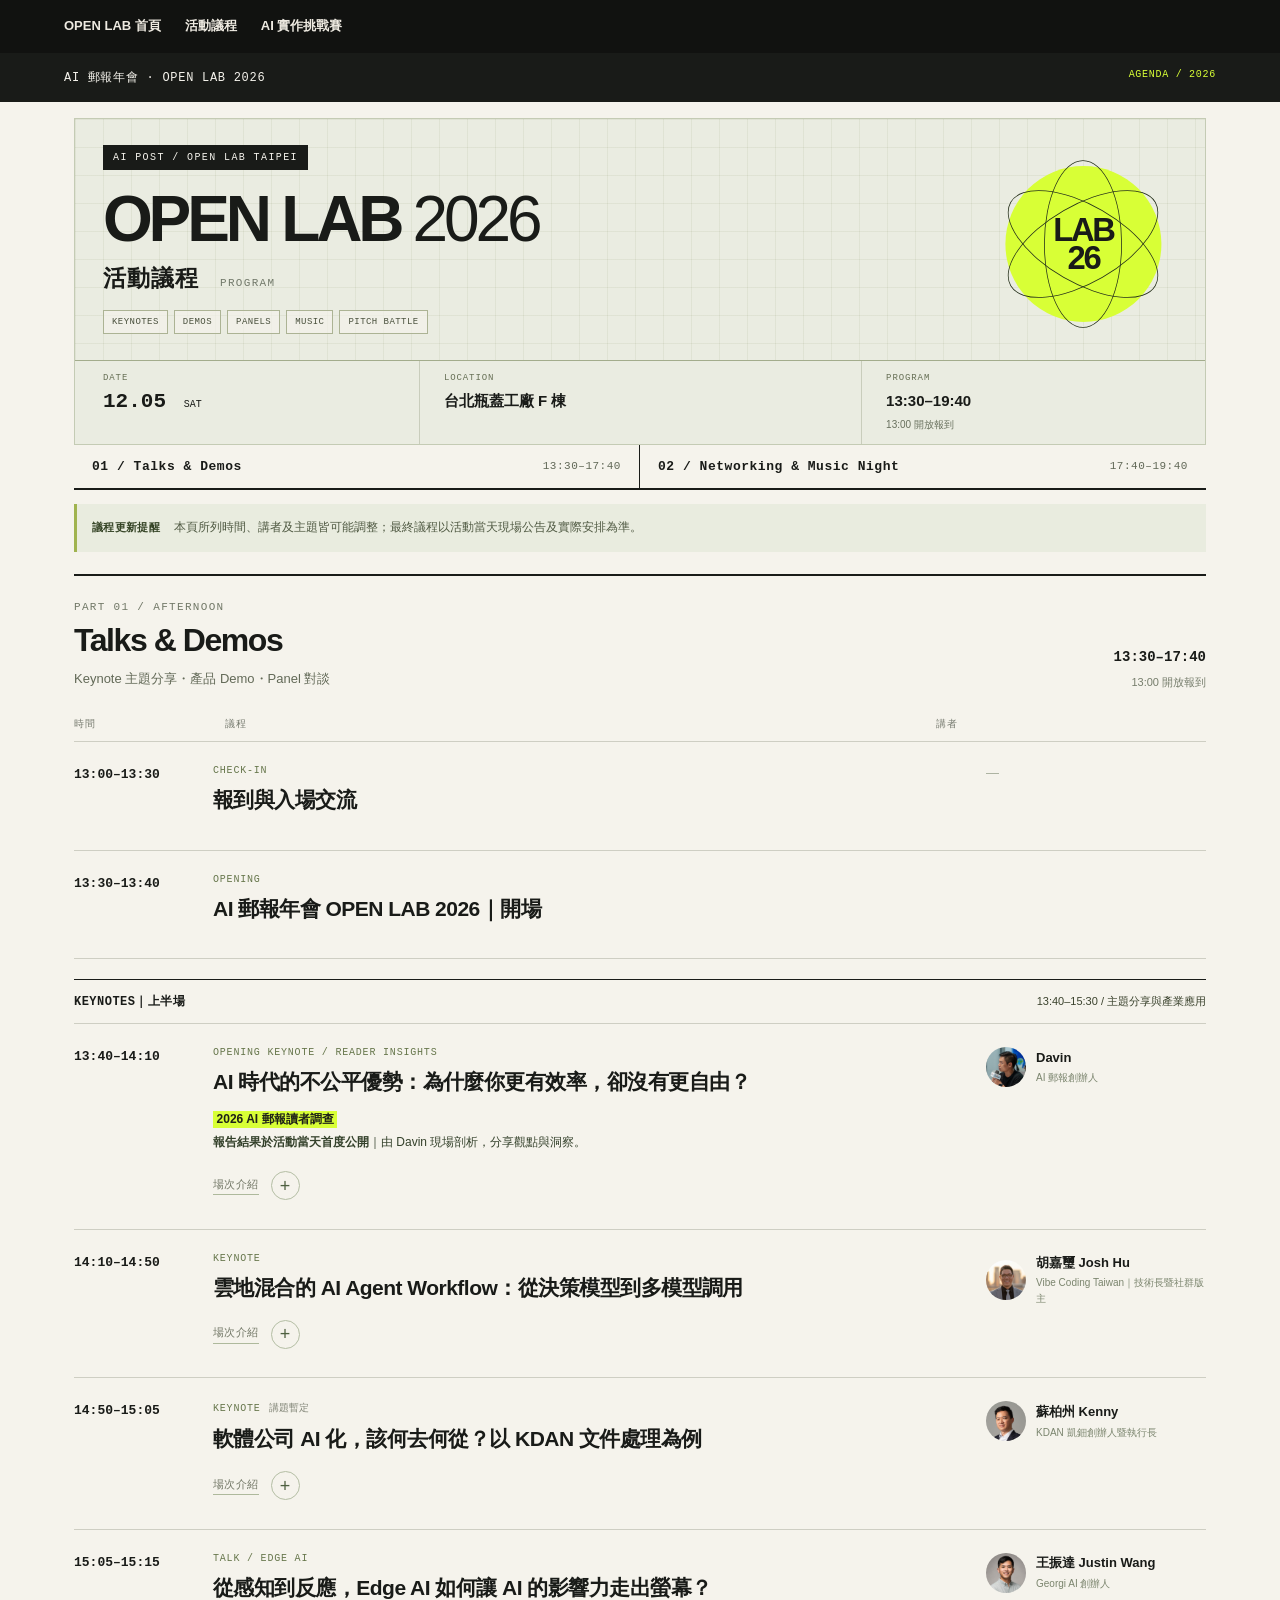
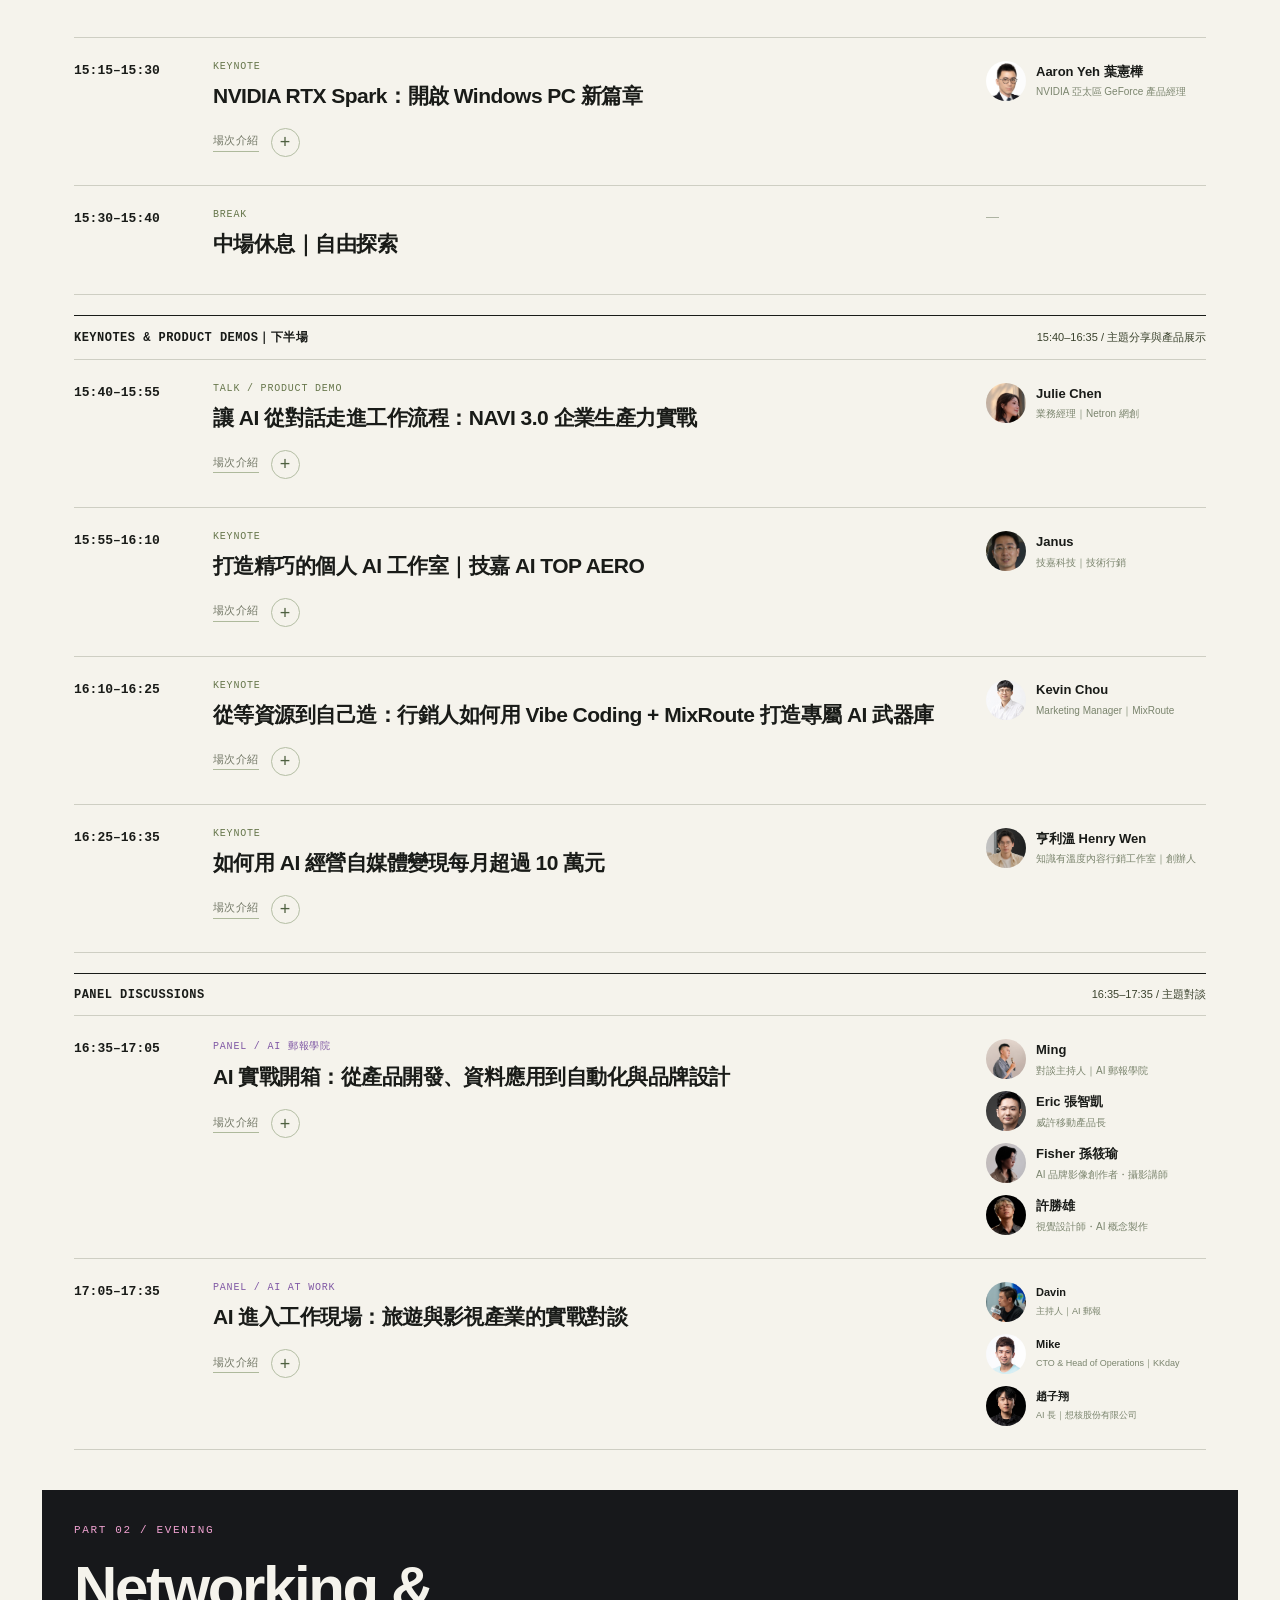
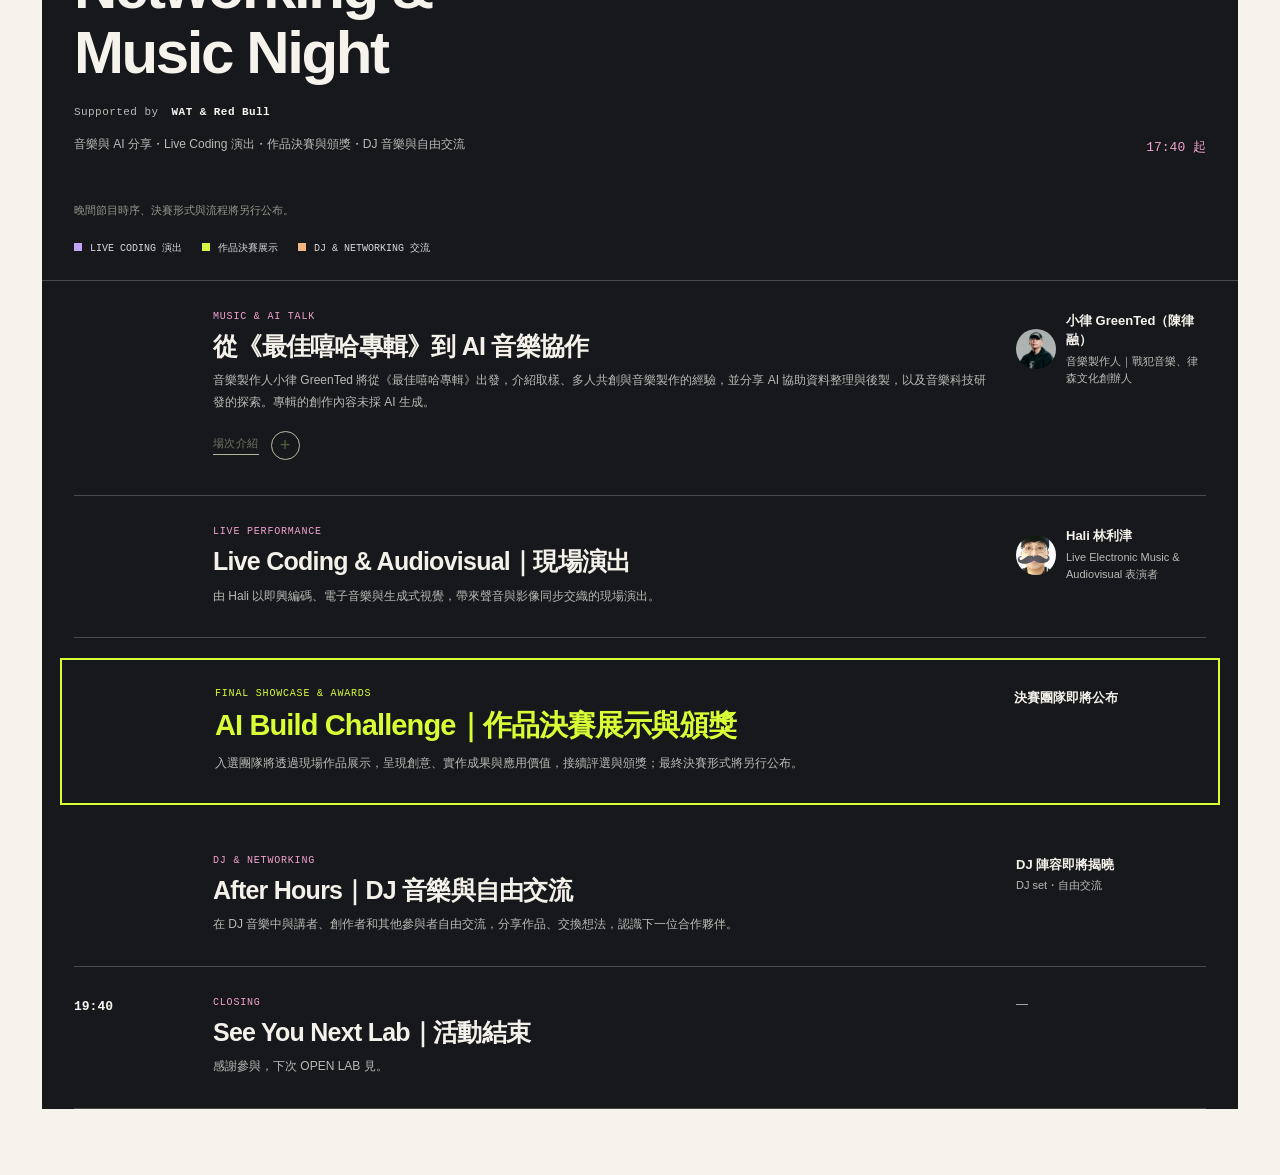
==== commit 66219a3d: "Set both afternoon panels to thirty minutes" ====
--- a/agenda/index.html
+++ b/agenda/index.html
@@ -36,4 +36,4 @@
 .avatar.photo.portrait-ming-academy{background-image:url('assets/ming-academy-20261114.jpg');background-size:cover;background-position:center}
 .avatar.photo.justin-wang{background-image:url('assets/justin-wang-20261114.jpg');background-size:cover;background-position:center}
 .avatar.photo.josh-hu{background-image:url('assets/josh-hu-20261114.jpg');background-size:cover;background-position:center}
-.avatar.photo.kj-host{background-image:url('assets/kj-host-20261116.jpg');background-size:185% auto;background-position:50% 12%}.avatar.photo.aaron-yeh{background-image:url('assets/aaron-yeh-20261116.jpg');background-size:145% auto;background-position:52% 18%}.reader-reveal{font-size:13px;line-height:1.9;margin:0 0 12px;color:#34412b}.reader-reveal mark{background:#d2f267;color:#1d2118;padding:.12em .3em;box-decoration-break:clone;-webkit-box-decoration-break:clone}.reader-reveal strong{font-weight:700}.avatar.photo.eva{background-image:url('assets/eva-20261117.png');background-size:190% auto;background-position:58% 12%}.avatar.photo.kkday-mike{background-image:url('assets/kkday-mike-20261117.jpg');background-size:170% auto;background-position:49% 5%}.night-support{font-size:13px;letter-spacing:.04em;margin:8px 0;color:inherit}.night-support strong{font-weight:700}.night-support{display:flex;align-items:center;flex-wrap:wrap;gap:12px;margin:12px 0}.avatar.photo.julie-chen{background-image:url('/agenda/assets/julie-chen-20261119.png');background-size:220% auto;background-position:62% 50%}.avatar.photo.henry-wen{background-image:url("assets/henry-wen-20261124.png");background-size:cover;background-position:50% 35%}.avatar.photo.zhao-zixiang{background-image:url("assets/zhao-zixiang-20261125.jpg");background-size:cover;background-position:50% 32%}</style><meta property="og:title" content="活動議程｜OPEN LAB 2026"><meta property="og:description" content="從 AI 實戰到創作與交流，探索完整場次、講者與晚間節目。"><meta property="og:type" content="website"><meta property="og:url" content="https://openlab.aiposthub.com/agenda/"><meta property="og:site_name" content="AI 郵報年會 OPEN LAB 2026"><meta property="og:locale" content="zh_TW"><meta property="og:image" content="https://openlab.aiposthub.com/assets/openlab-share-20261125.png"><meta property="og:image:secure_url" content="https://openlab.aiposthub.com/assets/openlab-share-20261125.png"><meta property="og:image:type" content="image/png"><meta property="og:image:width" content="1600"><meta property="og:image:height" content="900"><meta property="og:image:alt" content="AI 郵報年會 OPEN LAB 2026｜12/5 台北瓶蓋工廠｜主題分享、AI 體驗與社群交流"><meta name="twitter:card" content="summary_large_image"><meta name="twitter:title" content="活動議程｜OPEN LAB 2026"><meta name="twitter:description" content="從 AI 實戰到創作與交流，探索完整場次、講者與晚間節目。"><meta name="twitter:image" content="https://openlab.aiposthub.com/assets/openlab-share-20261125.png"><meta name="twitter:image:alt" content="AI 郵報年會 OPEN LAB 2026｜12/5 台北瓶蓋工廠｜主題分享、AI 體驗與社群交流"></head><body><link rel="stylesheet" href="festival.css?v=20261119-greented"><nav class="public-site-nav" aria-label="官網導覽"><a href="/">OPEN LAB 首頁</a><a href="/agenda/">活動議程</a><a href="/challenge/">AI 實作挑戰賽</a></nav><div class="top"><span>AI 郵報年會 · OPEN LAB 2026</span><small>AGENDA / 2026</small></div><main class="wrap"><header class="lab-hero"><div class="hero-main"><span class="eyebrow">AI POST / OPEN LAB TAIPEI</span><h1>OPEN LAB <span>2026</span></h1><p class="agenda-subtitle">&#27963;&#21205;&#35696;&#31243; <span>PROGRAM</span></p><div class="hero-formats"><span>KEYNOTES</span><span>DEMOS</span><span>PANELS</span><span>MUSIC</span><span>PITCH BATTLE</span></div></div><div class="hero-object" aria-hidden="true"><div class="lab-orbit orbit-one"></div><div class="lab-orbit orbit-two"></div><div class="lab-orbit orbit-three"></div><span class="object-center">LAB<br>26</span><span class="object-caption">IDEAS IN MOTION</span></div><div class="hero-info"><div><span class="info-label">DATE</span><strong>12.05 <small>SAT</small></strong></div><div><span class="info-label">LOCATION</span><strong>&#21488;&#21271;&#29942;&#33995;&#24037;&#24288; F &#26847;</strong></div><div><span class="info-label">PROGRAM</span><strong>13:30&#8211;19:40</strong><small>13:00 &#38283;&#25918;&#22577;&#21040;</small></div></div></header><nav class="festival-nav" aria-label="活動分區"><a href="/agenda/#talks">01 / Talks &amp; Demos <small>13:30–17:40</small></a><a href="/agenda/#night-title">02 / Networking &amp; Music Night <small>17:40–19:40</small></a></nav><p class="program-update"><strong>議程更新提醒</strong><span>本頁所列時間、講者及主題皆可能調整；最終議程以活動當天現場公告及實際安排為準。</span></p><div class="program-part" id="talks"><div><span class="part-label">PART 01 / AFTERNOON</span><h2>Talks &amp; Demos</h2><p>Keynote 主題分享・產品 Demo・Panel 對談</p></div><div class="part-hours">13:30–17:40<small>13:00 開放報到</small></div></div><div class="tablehead"><span>時間</span><span>議程</span><span>講者</span></div><section class="agenda-entry"><div class="time">13:00–13:30</div><div class="session-cell"><div class="kind">CHECK-IN</div><h2>報到與入場交流</h2></div><div class="speaker-cell empty-speaker">—</div></section><section class="agenda-entry"><div class="time">13:30–13:40</div><div class="session-cell"><div class="kind">OPENING</div><h2>AI 郵報年會 OPEN LAB 2026｜開場</h2></div><div class="speaker-cell"><div class="people"></div></div></section><div class="agenda-divider session-group"><strong>Keynotes｜上半場</strong><span>13:40–15:30 / 主題分享與產業應用</span></div><section class="agenda-entry"><div class="time">13:40–14:10</div><div class="session-cell"><div class="kind">OPENING KEYNOTE / READER INSIGHTS</div><h2>AI 時代的不公平優勢：為什麼你更有效率，卻沒有更自由？</h2><p class="reader-reveal"><mark><strong>2026 AI 郵報讀者調查</strong></mark><br/><strong>報告結果於活動當天首度公開</strong>｜由 Davin 現場剖析，分享觀點與洞察。</p><details class="session-details"><summary><span class="summary-label">場次介紹</span></summary><p class="session-intro">同樣在用 AI，為什麼有人掌握了工作的主導權，有人卻越做越忙？AI 郵報創辦人 Davin 將分享「AI 不公平優勢」的核心觀點，以及 AI 郵報在內容與社群中的實踐。現場首度公開 2026 AI 郵報讀者調查結果，由 Davin 剖析省時、回報與工作方式之間的落差，分享如何把 AI 帶來的產能轉化為自己的優勢。</p></details></div><div class="speaker-cell"><div class="people"><div class="person"><div aria-label="Davin 真人照片" class="avatar photo portrait-davin" role="img"></div><div><strong>Davin</strong><small>AI 郵報創辦人</small></div></div></div></div></section><section class="agenda-entry"><div class="time">14:10–14:50</div><div class="session-cell"><div class="kind">KEYNOTE</div><h2>雲地混合的 AI Agent Workflow：從決策模型到多模型調用</h2><details class="session-details"><summary><span class="summary-label">場次介紹</span></summary><p class="session-intro">當同一個 AI Agent 要回答問題、生成圖片或製作影音，它怎麼知道該用哪個模型，又該在雲端還是地端執行？胡嘉璽老師將以 Hermes Agent 為例，拆解一套雲地混合的工作流。決策模型先判斷任務類型、難度與模型可能拒答的情況，再搭配 Nemo Switchyard，將任務分派給合適的雲端或地端模型。從文字問答到圖像、音訊與影片生成，看看 Agent Harness 如何把模型選擇、任務分派與實際調用串在一起。</p><div class="discussion-topic"><h3>講者介紹｜胡嘉璽 Josh Hu</h3><ul><li>Vibe Coding Taiwan 社團版主、知名 AI 技術作家</li><li>陽明交大、東吳大學及企業兼任講師</li><li>著作《塞爆 128G GPU 記憶體 NVIDIA DGX Spark 影音圖生成、微調、預訓練 Agent 全面玩透》作者</li></ul></div></details></div><div class="speaker-cell"><div class="people"><div class="person"><div aria-label="胡嘉璽 Josh Hu 講者照片" class="avatar photo josh-hu" role="img"></div><div><strong>胡嘉璽 Josh Hu</strong><small>Vibe Coding Taiwan｜技術長暨社群版主</small></div></div></div></div></section><section class="agenda-entry"><div class="time">14:50–15:05</div><div class="session-cell"><div class="kind">KEYNOTE<span class="proposed">講題暫定</span></div><h2>軟體公司 AI 化，該何去何從？以 KDAN 文件處理為例</h2><details class="session-details"><summary><span class="summary-label">場次介紹</span></summary><p class="session-intro">當 AI 加快軟體開發，軟體公司的價值將如何改變？KDAN 凱鈿創辦人暨執行長蘇柏州 Kenny 將從文件處理領域的實戰經驗出發，分享產品、技術交付與商業模式的轉型選擇，探討哪些既有累積能成為 AI 時代的競爭優勢。</p></details></div><div class="speaker-cell"><div class="people"><div class="person"><div aria-label="蘇柏州 Kenny 真人照片" class="avatar photo kenny" role="img"></div><div><strong>蘇柏州 Kenny</strong><small>KDAN 凱鈿創辦人暨執行長</small></div></div></div></div></section><section class="agenda-entry"><div class="time">15:05–15:15</div><div class="session-cell"><div class="kind">TALK / EDGE AI</div><h2>從感知到反應，Edge AI 如何讓 AI 的影響力走出螢幕？</h2></div><div class="speaker-cell"><div class="people"><div class="person"><div aria-label="王振達 Justin Wang 講者照片" class="avatar photo justin-wang" role="img"></div><div><strong>王振達 Justin Wang</strong><small>Georgi AI 創辦人</small></div></div></div></div></section><section class="agenda-entry"><div class="time">15:15–15:30</div><div class="session-cell"><div class="kind">KEYNOTE</div><h2>NVIDIA RTX Spark：開啟 Windows PC 新篇章</h2><details class="session-details"><summary><span class="summary-label">場次介紹</span></summary><p class="session-intro">以 NVIDIA RTX Spark 為主題，探索 Windows PC 如何整合 AI Agent、AI 開發、內容創作與遊戲體驗。</p></details></div><div class="speaker-cell"><div class="people"><div class="person"><div aria-label="Aaron Yeh 葉憲樺本人照片" class="avatar photo aaron-yeh" role="img"></div><div><strong>Aaron Yeh 葉憲樺</strong><small>NVIDIA 亞太區 GeForce 產品經理</small></div></div></div></div></section><section class="agenda-entry"><div class="time">15:30–15:40</div><div class="session-cell"><div class="kind">BREAK</div><h2>中場休息｜自由探索</h2></div><div class="speaker-cell empty-speaker">—</div></section><div class="agenda-divider session-group"><strong>Keynotes &amp; Product Demos｜下半場</strong><span>15:40–16:35 / 主題分享與產品展示</span></div><section class="agenda-entry julie-keynote"><div class="time">15:40–15:55</div><div class="session-cell"><div class="kind">TALK / PRODUCT DEMO</div><h2>讓 AI 從對話走進工作流程：NAVI 3.0 企業生產力實戰</h2><details class="session-details"><summary><span class="summary-label">場次介紹</span></summary><p class="session-intro">以 NAVI 3.0 企業 AI 生產力平台為主題，介紹多 Agent 協作與工作流程自動化，探索如何把 AI 串進企業日常工作，讓分散的工具與任務形成可持續運作的流程。<br/><a href="https://www.netron.net/tw/services-products/navi3-0/" rel="noopener noreferrer" target="_blank">NAVI 3.0 產品介紹 ↗</a></p></details></div><div class="speaker-cell"><div class="people"><div class="person"><div aria-label="Julie Chen 講者照片" class="avatar photo julie-chen" role="img"></div><div><strong>Julie Chen</strong><small>業務經理｜Netron 網創</small></div></div></div></div></section><section class="agenda-entry janus-keynote"><div class="time">15:55–16:10</div><div class="session-cell"><div class="kind">KEYNOTE</div><h2>打造精巧的個人 AI 工作室｜技嘉 AI TOP AERO</h2><details class="session-details"><summary><span class="summary-label">場次介紹</span></summary><p class="session-intro">隨著地端 AI 走入日常工作，如何在有限的桌面空間兼顧運算效能、用電需求與操作便利性？本場演講將介紹技嘉 AI TOP AERO，分享如何透過精巧的桌上型電腦，在熟悉的 Windows 11 環境中執行 AI 模型，打造個人 AI 工作室。</p></details></div><div class="speaker-cell"><div class="people"><div class="person"><div aria-label="Janus 本人照片" class="avatar photo janus" role="img"></div><div><strong>Janus</strong><small>技嘉科技｜技術行銷</small></div></div></div></div></section><section class="agenda-entry"><div class="time">16:10–16:25</div><div class="session-cell"><div class="kind">KEYNOTE</div><h2>從等資源到自己造：行銷人如何用 Vibe Coding + MixRoute 打造專屬 AI 武器庫</h2><details class="session-details"><summary><span class="summary-label">場次介紹</span></summary><p class="session-intro">行銷需求橫跨文字、影像與多種工作流程，如何不再受限於單一工具或等待技術支援？本次分享將透過 Vibe Coding 搭配 MixRoute，示範行銷人如何從需求出發，打造專屬 AI 工具，將創意轉化為可以使用的工具與實際成品。</p></details></div><div class="speaker-cell"><div class="people"><div class="person"><div aria-label="Kevin Chou 講師照" class="avatar photo kevin" role="img"></div><div><strong>Kevin Chou</strong><small>Marketing Manager｜MixRoute</small></div></div></div></div></section><section class="agenda-entry henry-keynote"><div class="time">16:25–16:35</div><div class="session-cell"><div class="kind">KEYNOTE</div><h2>如何用 AI 經營自媒體變現每月超過 10 萬元</h2><details class="session-details"><summary><span class="summary-label">場次與講者介紹</span></summary><p class="session-intro">分享我用 AI 在自媒體上的 4 個層面的應用</p><div class="discussion-topic"><h3>講者介紹｜亨利溫 Henry Wen</h3><p>亨利溫 Henry Wen 為知識有溫度內容行銷工作室創辦人，長期投入自媒體經營、個人品牌與斜槓職涯教學，透過課程、講座及顧問陪跑，協助創作者與專業工作者規劃內容策略、發展知識產品與多元收入。近年將 AI 應用融入自媒體經營與教學，分享從內容創作到商業變現的實戰經驗。</p></div></details></div><div class="speaker-cell"><div class="people"><div class="person"><div aria-label="亨利溫 Henry Wen 講者照片" class="avatar photo henry-wen" role="img"></div><div><strong>亨利溫 Henry Wen</strong><small>知識有溫度內容行銷工作室｜創辦人</small></div></div></div></div></section><div class="agenda-divider session-group"><strong>Panel Discussions</strong><span>16:35–17:35 / 主題對談</span></div><section class="agenda-entry panel-entry academy-panel"><div class="time">16:35–17:15</div><div class="session-cell"><div class="kind">PANEL / AI 郵報學院</div><h2>AI 實戰開箱：從產品開發、資料應用到自動化與品牌設計</h2><details class="session-details"><summary><span class="summary-label">場次與講師介紹</span></summary><p class="session-intro">AI 如何從一個工具，走進產品、資料、內容與設計的實際工作？由 Ming 主持，串起 Eric 張智凱的產品開發、Fisher 孫筱瑜的品牌影像，以及許勝雄的視覺設計與創意提案。三位講師將以快速介紹與跨領域對談，交流需求拆解、工具分工、流程串接和品質驗收的方法，讓觀眾從不同專業的實戰經驗中，找到適合自己的 AI 應用切入點。</p><div class="academy-bios"><article class="academy-bio"><div class="academy-bio-heading"><div aria-label="Eric 張智凱 講師照片" class="avatar photo eric-jhang" role="img"></div><div><h3>Eric 張智凱</h3><span>威許移動產品長</span></div></div><p>現任威許移動產品長，曾創辦思言科技，打造 LINE CRM SaaS「美業歐巴」，曾任華碩電腦高級工程師。具備軟體開發、產品落地與產業數位轉型經驗，於 AI 郵報學院分享 AI Coding 環境與個人資料庫工作流。</p><p class="academy-focus"><strong>分享切角</strong> 從工作需求出發，建立 AI Coding 環境，將資料收集、整理與追蹤串成可重複使用的工作流程。</p><a href="https://academy.aiposthub.com/p/skill-shot-12-github-vscode-claude-code" rel="noopener noreferrer" target="_blank">學院講師與課程介紹 ↗</a></article><article class="academy-bio"><div class="academy-bio-heading"><div aria-label="Fisher 孫筱瑜 講師照片" class="avatar photo portrait-fisher" role="img"></div><div><h3>Fisher 孫筱瑜</h3><span>AI 品牌影像創作者・攝影講師</span></div></div><p>Fisher Studio 主理人，臺科大建築研究所畢業，跨足攝影、建築空間、視覺設計與 AI 影像製作。擅長結合品牌敘事、視覺美學與 AI 工作流，將創意轉化為商業影像。</p><p class="academy-focus"><strong>分享切角</strong> 先釐清品牌訊息與受眾，再串起腳本、分鏡與 AI 影像，讓生成內容服務品牌溝通。</p><a href="https://academy.aiposthub.com/p/skill-shot-19-ai-brand-ad-workflow" rel="noopener noreferrer" target="_blank">學院講師與課程介紹 ↗</a></article><article class="academy-bio"><div class="academy-bio-heading"><div aria-label="許勝雄 講師照片" class="avatar photo portrait-sheng-hsiung" role="img"></div><div><h3>許勝雄</h3><span>視覺設計師・AI 概念製作</span></div></div><p>具獨立接案與跨領域視覺設計經驗，成立質系制有限公司，參與品牌動畫與空間視覺專案。創作「AI 城市開花計劃」，並於學院分享 AI 生圖、視覺精修與 iPad 創意提案工作流。</p><p class="academy-focus"><strong>分享切角</strong> 從需求整理、生圖與精修，到 3D 概念與提案呈現，讓 AI 生成素材成為可溝通的設計成果。</p><a href="https://academy.aiposthub.com/p/skill-shot-13-ai-ipad-creative-workflow" rel="noopener noreferrer" target="_blank">學院講師與課程介紹 ↗</a></article></div></details></div><div class="speaker-cell"><div class="people"><div class="person"><div aria-label="Ming 講師照片" class="avatar photo portrait-ming-academy" role="img"></div><div><strong>Ming</strong><small>對談主持人｜AI 郵報學院</small></div></div><div class="person"><div aria-label="Eric 張智凱 講師照片" class="avatar photo eric-jhang" role="img"></div><div><strong>Eric 張智凱</strong><small>威許移動產品長</small></div></div><div class="person"><div aria-label="Fisher 孫筱瑜 講師照片" class="avatar photo portrait-fisher" role="img"></div><div><strong>Fisher 孫筱瑜</strong><small>AI 品牌影像創作者・攝影講師</small></div></div><div class="person"><div aria-label="許勝雄 講師照片" class="avatar photo portrait-sheng-hsiung" role="img"></div><div><strong>許勝雄</strong><small>視覺設計師・AI 概念製作</small></div></div></div></div></section><section class="agenda-entry panel-entry"><div class="time">17:15–17:35</div><div class="session-cell"><div class="kind">PANEL / AI AT WORK</div><h2>AI 進入工作現場：旅遊與影視產業的實戰對談</h2><details class="session-details"><summary><span class="summary-label">場次介紹</span></summary><p class="session-intro">由 AI 郵報創辦人 Davin 主持，邀請 KKday 的 Mike 與想核股份有限公司 AI 長趙子翔，從旅遊服務與影視製作的現場經驗出發，聊聊 AI 帶來的改變、導入過程的挑戰，以及團隊如何調整工作方式。趙子翔也將分享面對 AI 對影視產業的衝擊，如何透過 Core studio 回應新的製作需求。</p></details></div><div class="speaker-cell"><div class="people"><div class="person"><div aria-label="Davin 真人照片" class="avatar photo portrait-davin" role="img"></div><div><strong>Davin</strong><small>主持人｜AI 郵報</small></div></div><div class="person"><div aria-label="KKday Mike 公開專訪照片" class="avatar photo kkday-mike" role="img"></div><div><strong>Mike</strong><small>CTO &amp; Head of Operations｜KKday</small></div></div><div class="person"><div aria-label="趙子翔 講者照片" class="avatar photo zhao-zixiang" role="img"></div><div><strong>趙子翔</strong><small>AI 長｜想核股份有限公司</small></div></div></div></div></section><section aria-labelledby="night-title" class="night-program"><div class="night-header"><div><div class="night-kicker">PART 02 / EVENING</div><h2 id="night-title">Networking &amp;<br/>Music Night</h2><p class="night-support">Supported by <strong>WAT &amp; Red Bull</strong></p><p>音樂與 AI 分享・Live Coding 演出・作品決賽與頒獎・DJ 音樂與自由交流</p></div><div class="night-hours">17:40 起</div></div><p class="night-note">晚間節目時序、決賽形式與流程將另行公布。</p><div aria-label="晚間活動類型" class="night-legend"><span style="--accent:#c3a4f4">LIVE CODING 演出</span><span style="--accent:#d0f547">作品決賽展示</span><span style="--accent:#efb47f">DJ &amp; NETWORKING 交流</span></div><section class="agenda-entry greented-talk"><div aria-hidden="true" class="time"></div><div class="session-cell"><div class="kind">MUSIC &amp; AI TALK</div><h2>從《最佳嘻哈專輯》到 AI 音樂協作</h2><p class="session-intro">音樂製作人小律 GreenTed 將從《最佳嘻哈專輯》出發，介紹取樣、多人共創與音樂製作的經驗，並分享 AI 協助資料整理與後製，以及音樂科技研發的探索。專輯的創作內容未採 AI 生成。</p><details class="session-details"><summary><span class="summary-label">講者介紹</span></summary><p class="session-intro">陳律融（GreenTed／小律）為音樂製作人、戰犯音樂與律森文化創辦人，工作橫跨音樂、影像、演唱會與節目製作。製作取樣節目《SampleThis》，著有《躍上主流：創作心流 × 創造主流》，並持續投入音樂教育與 AI 音樂科技研發。2026 年推出《最佳嘻哈專輯》，集結不同世代音樂人，以十一首作品呈現與嘻哈相處的人生歷程。</p><p class="session-intro"><a href="https://rytho.ai/the-best-hip-hop-album" rel="noopener noreferrer" target="_blank">《最佳嘻哈專輯》與製作人介紹 ↗</a></p></details></div><div class="speaker-cell"><div class="people"><div class="person"><div aria-label="小律 GreenTed 陳律融官網宣傳照" class="avatar photo greented" role="img"></div><div><strong>小律 GreenTed（陳律融）</strong><small>音樂製作人｜戰犯音樂、律森文化創辦人</small></div></div></div></div></section><section class="agenda-entry performance"><div aria-hidden="true" class="time"></div><div class="session-cell"><div class="kind">LIVE PERFORMANCE</div><h2>Live Coding &amp; Audiovisual｜現場演出</h2><p class="session-intro">由 Hali 以即興編碼、電子音樂與生成式視覺，帶來聲音與影像同步交織的現場演出。</p></div><div class="speaker-cell"><div class="people"><div class="person"><div aria-label="Hali 林利津本人照片" class="avatar photo hali" role="img"></div><div><strong>Hali 林利津</strong><small>Live Electronic Music &amp; Audiovisual 表演者</small></div></div></div></div></section><section class="agenda-entry battle"><div aria-hidden="true" class="time"></div><div class="session-cell"><div class="kind">FINAL SHOWCASE &amp; AWARDS</div><h2>AI Build Challenge｜作品決賽展示與頒獎</h2><p class="session-intro">入選團隊將透過現場作品展示，呈現創意、實作成果與應用價值，接續評選與頒獎；最終決賽形式將另行公布。</p></div><div class="speaker-cell"><div class="people"><div class="person"><div><strong>決賽團隊即將公布</strong></div></div></div></div></section><section class="agenda-entry social"><div aria-hidden="true" class="time"></div><div class="session-cell"><div class="kind">DJ &amp; NETWORKING</div><h2>After Hours｜DJ 音樂與自由交流</h2><p class="session-intro">在 DJ 音樂中與講者、創作者和其他參與者自由交流，分享作品、交換想法，認識下一位合作夥伴。</p></div><div class="speaker-cell"><div class="people"><div class="person"><div><strong>DJ 陣容即將揭曉</strong><small>DJ set・自由交流</small></div></div></div></div></section><section class="agenda-entry transition"><div class="time">19:40</div><div class="session-cell"><div class="kind">CLOSING</div><h2>See You Next Lab｜活動結束</h2><p class="session-intro">感謝參與，下次 OPEN LAB 見。</p></div><div class="speaker-cell empty-speaker">—</div></section></section></main></body></html>
+.avatar.photo.kj-host{background-image:url('assets/kj-host-20261116.jpg');background-size:185% auto;background-position:50% 12%}.avatar.photo.aaron-yeh{background-image:url('assets/aaron-yeh-20261116.jpg');background-size:145% auto;background-position:52% 18%}.reader-reveal{font-size:13px;line-height:1.9;margin:0 0 12px;color:#34412b}.reader-reveal mark{background:#d2f267;color:#1d2118;padding:.12em .3em;box-decoration-break:clone;-webkit-box-decoration-break:clone}.reader-reveal strong{font-weight:700}.avatar.photo.eva{background-image:url('assets/eva-20261117.png');background-size:190% auto;background-position:58% 12%}.avatar.photo.kkday-mike{background-image:url('assets/kkday-mike-20261117.jpg');background-size:170% auto;background-position:49% 5%}.night-support{font-size:13px;letter-spacing:.04em;margin:8px 0;color:inherit}.night-support strong{font-weight:700}.night-support{display:flex;align-items:center;flex-wrap:wrap;gap:12px;margin:12px 0}.avatar.photo.julie-chen{background-image:url('/agenda/assets/julie-chen-20261119.png');background-size:220% auto;background-position:62% 50%}.avatar.photo.henry-wen{background-image:url("assets/henry-wen-20261124.png");background-size:cover;background-position:50% 35%}.avatar.photo.zhao-zixiang{background-image:url("assets/zhao-zixiang-20261125.jpg");background-size:cover;background-position:50% 32%}</style><meta property="og:title" content="活動議程｜OPEN LAB 2026"><meta property="og:description" content="從 AI 實戰到創作與交流，探索完整場次、講者與晚間節目。"><meta property="og:type" content="website"><meta property="og:url" content="https://openlab.aiposthub.com/agenda/"><meta property="og:site_name" content="AI 郵報年會 OPEN LAB 2026"><meta property="og:locale" content="zh_TW"><meta property="og:image" content="https://openlab.aiposthub.com/assets/openlab-share-20261125.png"><meta property="og:image:secure_url" content="https://openlab.aiposthub.com/assets/openlab-share-20261125.png"><meta property="og:image:type" content="image/png"><meta property="og:image:width" content="1600"><meta property="og:image:height" content="900"><meta property="og:image:alt" content="AI 郵報年會 OPEN LAB 2026｜12/5 台北瓶蓋工廠｜主題分享、AI 體驗與社群交流"><meta name="twitter:card" content="summary_large_image"><meta name="twitter:title" content="活動議程｜OPEN LAB 2026"><meta name="twitter:description" content="從 AI 實戰到創作與交流，探索完整場次、講者與晚間節目。"><meta name="twitter:image" content="https://openlab.aiposthub.com/assets/openlab-share-20261125.png"><meta name="twitter:image:alt" content="AI 郵報年會 OPEN LAB 2026｜12/5 台北瓶蓋工廠｜主題分享、AI 體驗與社群交流"></head><body><link rel="stylesheet" href="festival.css?v=20261119-greented"><nav class="public-site-nav" aria-label="官網導覽"><a href="/">OPEN LAB 首頁</a><a href="/agenda/">活動議程</a><a href="/challenge/">AI 實作挑戰賽</a></nav><div class="top"><span>AI 郵報年會 · OPEN LAB 2026</span><small>AGENDA / 2026</small></div><main class="wrap"><header class="lab-hero"><div class="hero-main"><span class="eyebrow">AI POST / OPEN LAB TAIPEI</span><h1>OPEN LAB <span>2026</span></h1><p class="agenda-subtitle">&#27963;&#21205;&#35696;&#31243; <span>PROGRAM</span></p><div class="hero-formats"><span>KEYNOTES</span><span>DEMOS</span><span>PANELS</span><span>MUSIC</span><span>PITCH BATTLE</span></div></div><div class="hero-object" aria-hidden="true"><div class="lab-orbit orbit-one"></div><div class="lab-orbit orbit-two"></div><div class="lab-orbit orbit-three"></div><span class="object-center">LAB<br>26</span><span class="object-caption">IDEAS IN MOTION</span></div><div class="hero-info"><div><span class="info-label">DATE</span><strong>12.05 <small>SAT</small></strong></div><div><span class="info-label">LOCATION</span><strong>&#21488;&#21271;&#29942;&#33995;&#24037;&#24288; F &#26847;</strong></div><div><span class="info-label">PROGRAM</span><strong>13:30&#8211;19:40</strong><small>13:00 &#38283;&#25918;&#22577;&#21040;</small></div></div></header><nav class="festival-nav" aria-label="活動分區"><a href="/agenda/#talks">01 / Talks &amp; Demos <small>13:30–17:40</small></a><a href="/agenda/#night-title">02 / Networking &amp; Music Night <small>17:40–19:40</small></a></nav><p class="program-update"><strong>議程更新提醒</strong><span>本頁所列時間、講者及主題皆可能調整；最終議程以活動當天現場公告及實際安排為準。</span></p><div class="program-part" id="talks"><div><span class="part-label">PART 01 / AFTERNOON</span><h2>Talks &amp; Demos</h2><p>Keynote 主題分享・產品 Demo・Panel 對談</p></div><div class="part-hours">13:30–17:40<small>13:00 開放報到</small></div></div><div class="tablehead"><span>時間</span><span>議程</span><span>講者</span></div><section class="agenda-entry"><div class="time">13:00–13:30</div><div class="session-cell"><div class="kind">CHECK-IN</div><h2>報到與入場交流</h2></div><div class="speaker-cell empty-speaker">—</div></section><section class="agenda-entry"><div class="time">13:30–13:40</div><div class="session-cell"><div class="kind">OPENING</div><h2>AI 郵報年會 OPEN LAB 2026｜開場</h2></div><div class="speaker-cell"><div class="people"></div></div></section><div class="agenda-divider session-group"><strong>Keynotes｜上半場</strong><span>13:40–15:30 / 主題分享與產業應用</span></div><section class="agenda-entry"><div class="time">13:40–14:10</div><div class="session-cell"><div class="kind">OPENING KEYNOTE / READER INSIGHTS</div><h2>AI 時代的不公平優勢：為什麼你更有效率，卻沒有更自由？</h2><p class="reader-reveal"><mark><strong>2026 AI 郵報讀者調查</strong></mark><br/><strong>報告結果於活動當天首度公開</strong>｜由 Davin 現場剖析，分享觀點與洞察。</p><details class="session-details"><summary><span class="summary-label">場次介紹</span></summary><p class="session-intro">同樣在用 AI，為什麼有人掌握了工作的主導權，有人卻越做越忙？AI 郵報創辦人 Davin 將分享「AI 不公平優勢」的核心觀點，以及 AI 郵報在內容與社群中的實踐。現場首度公開 2026 AI 郵報讀者調查結果，由 Davin 剖析省時、回報與工作方式之間的落差，分享如何把 AI 帶來的產能轉化為自己的優勢。</p></details></div><div class="speaker-cell"><div class="people"><div class="person"><div aria-label="Davin 真人照片" class="avatar photo portrait-davin" role="img"></div><div><strong>Davin</strong><small>AI 郵報創辦人</small></div></div></div></div></section><section class="agenda-entry"><div class="time">14:10–14:50</div><div class="session-cell"><div class="kind">KEYNOTE</div><h2>雲地混合的 AI Agent Workflow：從決策模型到多模型調用</h2><details class="session-details"><summary><span class="summary-label">場次介紹</span></summary><p class="session-intro">當同一個 AI Agent 要回答問題、生成圖片或製作影音，它怎麼知道該用哪個模型，又該在雲端還是地端執行？胡嘉璽老師將以 Hermes Agent 為例，拆解一套雲地混合的工作流。決策模型先判斷任務類型、難度與模型可能拒答的情況，再搭配 Nemo Switchyard，將任務分派給合適的雲端或地端模型。從文字問答到圖像、音訊與影片生成，看看 Agent Harness 如何把模型選擇、任務分派與實際調用串在一起。</p><div class="discussion-topic"><h3>講者介紹｜胡嘉璽 Josh Hu</h3><ul><li>Vibe Coding Taiwan 社團版主、知名 AI 技術作家</li><li>陽明交大、東吳大學及企業兼任講師</li><li>著作《塞爆 128G GPU 記憶體 NVIDIA DGX Spark 影音圖生成、微調、預訓練 Agent 全面玩透》作者</li></ul></div></details></div><div class="speaker-cell"><div class="people"><div class="person"><div aria-label="胡嘉璽 Josh Hu 講者照片" class="avatar photo josh-hu" role="img"></div><div><strong>胡嘉璽 Josh Hu</strong><small>Vibe Coding Taiwan｜技術長暨社群版主</small></div></div></div></div></section><section class="agenda-entry"><div class="time">14:50–15:05</div><div class="session-cell"><div class="kind">KEYNOTE<span class="proposed">講題暫定</span></div><h2>軟體公司 AI 化，該何去何從？以 KDAN 文件處理為例</h2><details class="session-details"><summary><span class="summary-label">場次介紹</span></summary><p class="session-intro">當 AI 加快軟體開發，軟體公司的價值將如何改變？KDAN 凱鈿創辦人暨執行長蘇柏州 Kenny 將從文件處理領域的實戰經驗出發，分享產品、技術交付與商業模式的轉型選擇，探討哪些既有累積能成為 AI 時代的競爭優勢。</p></details></div><div class="speaker-cell"><div class="people"><div class="person"><div aria-label="蘇柏州 Kenny 真人照片" class="avatar photo kenny" role="img"></div><div><strong>蘇柏州 Kenny</strong><small>KDAN 凱鈿創辦人暨執行長</small></div></div></div></div></section><section class="agenda-entry"><div class="time">15:05–15:15</div><div class="session-cell"><div class="kind">TALK / EDGE AI</div><h2>從感知到反應，Edge AI 如何讓 AI 的影響力走出螢幕？</h2></div><div class="speaker-cell"><div class="people"><div class="person"><div aria-label="王振達 Justin Wang 講者照片" class="avatar photo justin-wang" role="img"></div><div><strong>王振達 Justin Wang</strong><small>Georgi AI 創辦人</small></div></div></div></div></section><section class="agenda-entry"><div class="time">15:15–15:30</div><div class="session-cell"><div class="kind">KEYNOTE</div><h2>NVIDIA RTX Spark：開啟 Windows PC 新篇章</h2><details class="session-details"><summary><span class="summary-label">場次介紹</span></summary><p class="session-intro">以 NVIDIA RTX Spark 為主題，探索 Windows PC 如何整合 AI Agent、AI 開發、內容創作與遊戲體驗。</p></details></div><div class="speaker-cell"><div class="people"><div class="person"><div aria-label="Aaron Yeh 葉憲樺本人照片" class="avatar photo aaron-yeh" role="img"></div><div><strong>Aaron Yeh 葉憲樺</strong><small>NVIDIA 亞太區 GeForce 產品經理</small></div></div></div></div></section><section class="agenda-entry"><div class="time">15:30–15:40</div><div class="session-cell"><div class="kind">BREAK</div><h2>中場休息｜自由探索</h2></div><div class="speaker-cell empty-speaker">—</div></section><div class="agenda-divider session-group"><strong>Keynotes &amp; Product Demos｜下半場</strong><span>15:40–16:35 / 主題分享與產品展示</span></div><section class="agenda-entry julie-keynote"><div class="time">15:40–15:55</div><div class="session-cell"><div class="kind">TALK / PRODUCT DEMO</div><h2>讓 AI 從對話走進工作流程：NAVI 3.0 企業生產力實戰</h2><details class="session-details"><summary><span class="summary-label">場次介紹</span></summary><p class="session-intro">以 NAVI 3.0 企業 AI 生產力平台為主題，介紹多 Agent 協作與工作流程自動化，探索如何把 AI 串進企業日常工作，讓分散的工具與任務形成可持續運作的流程。<br/><a href="https://www.netron.net/tw/services-products/navi3-0/" rel="noopener noreferrer" target="_blank">NAVI 3.0 產品介紹 ↗</a></p></details></div><div class="speaker-cell"><div class="people"><div class="person"><div aria-label="Julie Chen 講者照片" class="avatar photo julie-chen" role="img"></div><div><strong>Julie Chen</strong><small>業務經理｜Netron 網創</small></div></div></div></div></section><section class="agenda-entry janus-keynote"><div class="time">15:55–16:10</div><div class="session-cell"><div class="kind">KEYNOTE</div><h2>打造精巧的個人 AI 工作室｜技嘉 AI TOP AERO</h2><details class="session-details"><summary><span class="summary-label">場次介紹</span></summary><p class="session-intro">隨著地端 AI 走入日常工作，如何在有限的桌面空間兼顧運算效能、用電需求與操作便利性？本場演講將介紹技嘉 AI TOP AERO，分享如何透過精巧的桌上型電腦，在熟悉的 Windows 11 環境中執行 AI 模型，打造個人 AI 工作室。</p></details></div><div class="speaker-cell"><div class="people"><div class="person"><div aria-label="Janus 本人照片" class="avatar photo janus" role="img"></div><div><strong>Janus</strong><small>技嘉科技｜技術行銷</small></div></div></div></div></section><section class="agenda-entry"><div class="time">16:10–16:25</div><div class="session-cell"><div class="kind">KEYNOTE</div><h2>從等資源到自己造：行銷人如何用 Vibe Coding + MixRoute 打造專屬 AI 武器庫</h2><details class="session-details"><summary><span class="summary-label">場次介紹</span></summary><p class="session-intro">行銷需求橫跨文字、影像與多種工作流程，如何不再受限於單一工具或等待技術支援？本次分享將透過 Vibe Coding 搭配 MixRoute，示範行銷人如何從需求出發，打造專屬 AI 工具，將創意轉化為可以使用的工具與實際成品。</p></details></div><div class="speaker-cell"><div class="people"><div class="person"><div aria-label="Kevin Chou 講師照" class="avatar photo kevin" role="img"></div><div><strong>Kevin Chou</strong><small>Marketing Manager｜MixRoute</small></div></div></div></div></section><section class="agenda-entry henry-keynote"><div class="time">16:25–16:35</div><div class="session-cell"><div class="kind">KEYNOTE</div><h2>如何用 AI 經營自媒體變現每月超過 10 萬元</h2><details class="session-details"><summary><span class="summary-label">場次與講者介紹</span></summary><p class="session-intro">分享我用 AI 在自媒體上的 4 個層面的應用</p><div class="discussion-topic"><h3>講者介紹｜亨利溫 Henry Wen</h3><p>亨利溫 Henry Wen 為知識有溫度內容行銷工作室創辦人，長期投入自媒體經營、個人品牌與斜槓職涯教學，透過課程、講座及顧問陪跑，協助創作者與專業工作者規劃內容策略、發展知識產品與多元收入。近年將 AI 應用融入自媒體經營與教學，分享從內容創作到商業變現的實戰經驗。</p></div></details></div><div class="speaker-cell"><div class="people"><div class="person"><div aria-label="亨利溫 Henry Wen 講者照片" class="avatar photo henry-wen" role="img"></div><div><strong>亨利溫 Henry Wen</strong><small>知識有溫度內容行銷工作室｜創辦人</small></div></div></div></div></section><div class="agenda-divider session-group"><strong>Panel Discussions</strong><span>16:35–17:35 / 主題對談</span></div><section class="agenda-entry panel-entry academy-panel"><div class="time">16:35–17:05</div><div class="session-cell"><div class="kind">PANEL / AI 郵報學院</div><h2>AI 實戰開箱：從產品開發、資料應用到自動化與品牌設計</h2><details class="session-details"><summary><span class="summary-label">場次與講師介紹</span></summary><p class="session-intro">AI 如何從一個工具，走進產品、資料、內容與設計的實際工作？由 Ming 主持，串起 Eric 張智凱的產品開發、Fisher 孫筱瑜的品牌影像，以及許勝雄的視覺設計與創意提案。三位講師將以快速介紹與跨領域對談，交流需求拆解、工具分工、流程串接和品質驗收的方法，讓觀眾從不同專業的實戰經驗中，找到適合自己的 AI 應用切入點。</p><div class="academy-bios"><article class="academy-bio"><div class="academy-bio-heading"><div aria-label="Eric 張智凱 講師照片" class="avatar photo eric-jhang" role="img"></div><div><h3>Eric 張智凱</h3><span>威許移動產品長</span></div></div><p>現任威許移動產品長，曾創辦思言科技，打造 LINE CRM SaaS「美業歐巴」，曾任華碩電腦高級工程師。具備軟體開發、產品落地與產業數位轉型經驗，於 AI 郵報學院分享 AI Coding 環境與個人資料庫工作流。</p><p class="academy-focus"><strong>分享切角</strong> 從工作需求出發，建立 AI Coding 環境，將資料收集、整理與追蹤串成可重複使用的工作流程。</p><a href="https://academy.aiposthub.com/p/skill-shot-12-github-vscode-claude-code" rel="noopener noreferrer" target="_blank">學院講師與課程介紹 ↗</a></article><article class="academy-bio"><div class="academy-bio-heading"><div aria-label="Fisher 孫筱瑜 講師照片" class="avatar photo portrait-fisher" role="img"></div><div><h3>Fisher 孫筱瑜</h3><span>AI 品牌影像創作者・攝影講師</span></div></div><p>Fisher Studio 主理人，臺科大建築研究所畢業，跨足攝影、建築空間、視覺設計與 AI 影像製作。擅長結合品牌敘事、視覺美學與 AI 工作流，將創意轉化為商業影像。</p><p class="academy-focus"><strong>分享切角</strong> 先釐清品牌訊息與受眾，再串起腳本、分鏡與 AI 影像，讓生成內容服務品牌溝通。</p><a href="https://academy.aiposthub.com/p/skill-shot-19-ai-brand-ad-workflow" rel="noopener noreferrer" target="_blank">學院講師與課程介紹 ↗</a></article><article class="academy-bio"><div class="academy-bio-heading"><div aria-label="許勝雄 講師照片" class="avatar photo portrait-sheng-hsiung" role="img"></div><div><h3>許勝雄</h3><span>視覺設計師・AI 概念製作</span></div></div><p>具獨立接案與跨領域視覺設計經驗，成立質系制有限公司，參與品牌動畫與空間視覺專案。創作「AI 城市開花計劃」，並於學院分享 AI 生圖、視覺精修與 iPad 創意提案工作流。</p><p class="academy-focus"><strong>分享切角</strong> 從需求整理、生圖與精修，到 3D 概念與提案呈現，讓 AI 生成素材成為可溝通的設計成果。</p><a href="https://academy.aiposthub.com/p/skill-shot-13-ai-ipad-creative-workflow" rel="noopener noreferrer" target="_blank">學院講師與課程介紹 ↗</a></article></div></details></div><div class="speaker-cell"><div class="people"><div class="person"><div aria-label="Ming 講師照片" class="avatar photo portrait-ming-academy" role="img"></div><div><strong>Ming</strong><small>對談主持人｜AI 郵報學院</small></div></div><div class="person"><div aria-label="Eric 張智凱 講師照片" class="avatar photo eric-jhang" role="img"></div><div><strong>Eric 張智凱</strong><small>威許移動產品長</small></div></div><div class="person"><div aria-label="Fisher 孫筱瑜 講師照片" class="avatar photo portrait-fisher" role="img"></div><div><strong>Fisher 孫筱瑜</strong><small>AI 品牌影像創作者・攝影講師</small></div></div><div class="person"><div aria-label="許勝雄 講師照片" class="avatar photo portrait-sheng-hsiung" role="img"></div><div><strong>許勝雄</strong><small>視覺設計師・AI 概念製作</small></div></div></div></div></section><section class="agenda-entry panel-entry"><div class="time">17:05–17:35</div><div class="session-cell"><div class="kind">PANEL / AI AT WORK</div><h2>AI 進入工作現場：旅遊與影視產業的實戰對談</h2><details class="session-details"><summary><span class="summary-label">場次介紹</span></summary><p class="session-intro">由 AI 郵報創辦人 Davin 主持，邀請 KKday 的 Mike 與想核股份有限公司 AI 長趙子翔，從旅遊服務與影視製作的現場經驗出發，聊聊 AI 帶來的改變、導入過程的挑戰，以及團隊如何調整工作方式。趙子翔也將分享面對 AI 對影視產業的衝擊，如何透過 Core studio 回應新的製作需求。</p></details></div><div class="speaker-cell"><div class="people"><div class="person"><div aria-label="Davin 真人照片" class="avatar photo portrait-davin" role="img"></div><div><strong>Davin</strong><small>主持人｜AI 郵報</small></div></div><div class="person"><div aria-label="KKday Mike 公開專訪照片" class="avatar photo kkday-mike" role="img"></div><div><strong>Mike</strong><small>CTO &amp; Head of Operations｜KKday</small></div></div><div class="person"><div aria-label="趙子翔 講者照片" class="avatar photo zhao-zixiang" role="img"></div><div><strong>趙子翔</strong><small>AI 長｜想核股份有限公司</small></div></div></div></div></section><section aria-labelledby="night-title" class="night-program"><div class="night-header"><div><div class="night-kicker">PART 02 / EVENING</div><h2 id="night-title">Networking &amp;<br/>Music Night</h2><p class="night-support">Supported by <strong>WAT &amp; Red Bull</strong></p><p>音樂與 AI 分享・Live Coding 演出・作品決賽與頒獎・DJ 音樂與自由交流</p></div><div class="night-hours">17:40 起</div></div><p class="night-note">晚間節目時序、決賽形式與流程將另行公布。</p><div aria-label="晚間活動類型" class="night-legend"><span style="--accent:#c3a4f4">LIVE CODING 演出</span><span style="--accent:#d0f547">作品決賽展示</span><span style="--accent:#efb47f">DJ &amp; NETWORKING 交流</span></div><section class="agenda-entry greented-talk"><div aria-hidden="true" class="time"></div><div class="session-cell"><div class="kind">MUSIC &amp; AI TALK</div><h2>從《最佳嘻哈專輯》到 AI 音樂協作</h2><p class="session-intro">音樂製作人小律 GreenTed 將從《最佳嘻哈專輯》出發，介紹取樣、多人共創與音樂製作的經驗，並分享 AI 協助資料整理與後製，以及音樂科技研發的探索。專輯的創作內容未採 AI 生成。</p><details class="session-details"><summary><span class="summary-label">講者介紹</span></summary><p class="session-intro">陳律融（GreenTed／小律）為音樂製作人、戰犯音樂與律森文化創辦人，工作橫跨音樂、影像、演唱會與節目製作。製作取樣節目《SampleThis》，著有《躍上主流：創作心流 × 創造主流》，並持續投入音樂教育與 AI 音樂科技研發。2026 年推出《最佳嘻哈專輯》，集結不同世代音樂人，以十一首作品呈現與嘻哈相處的人生歷程。</p><p class="session-intro"><a href="https://rytho.ai/the-best-hip-hop-album" rel="noopener noreferrer" target="_blank">《最佳嘻哈專輯》與製作人介紹 ↗</a></p></details></div><div class="speaker-cell"><div class="people"><div class="person"><div aria-label="小律 GreenTed 陳律融官網宣傳照" class="avatar photo greented" role="img"></div><div><strong>小律 GreenTed（陳律融）</strong><small>音樂製作人｜戰犯音樂、律森文化創辦人</small></div></div></div></div></section><section class="agenda-entry performance"><div aria-hidden="true" class="time"></div><div class="session-cell"><div class="kind">LIVE PERFORMANCE</div><h2>Live Coding &amp; Audiovisual｜現場演出</h2><p class="session-intro">由 Hali 以即興編碼、電子音樂與生成式視覺，帶來聲音與影像同步交織的現場演出。</p></div><div class="speaker-cell"><div class="people"><div class="person"><div aria-label="Hali 林利津本人照片" class="avatar photo hali" role="img"></div><div><strong>Hali 林利津</strong><small>Live Electronic Music &amp; Audiovisual 表演者</small></div></div></div></div></section><section class="agenda-entry battle"><div aria-hidden="true" class="time"></div><div class="session-cell"><div class="kind">FINAL SHOWCASE &amp; AWARDS</div><h2>AI Build Challenge｜作品決賽展示與頒獎</h2><p class="session-intro">入選團隊將透過現場作品展示，呈現創意、實作成果與應用價值，接續評選與頒獎；最終決賽形式將另行公布。</p></div><div class="speaker-cell"><div class="people"><div class="person"><div><strong>決賽團隊即將公布</strong></div></div></div></div></section><section class="agenda-entry social"><div aria-hidden="true" class="time"></div><div class="session-cell"><div class="kind">DJ &amp; NETWORKING</div><h2>After Hours｜DJ 音樂與自由交流</h2><p class="session-intro">在 DJ 音樂中與講者、創作者和其他參與者自由交流，分享作品、交換想法，認識下一位合作夥伴。</p></div><div class="speaker-cell"><div class="people"><div class="person"><div><strong>DJ 陣容即將揭曉</strong><small>DJ set・自由交流</small></div></div></div></div></section><section class="agenda-entry transition"><div class="time">19:40</div><div class="session-cell"><div class="kind">CLOSING</div><h2>See You Next Lab｜活動結束</h2><p class="session-intro">感謝參與，下次 OPEN LAB 見。</p></div><div class="speaker-cell empty-speaker">—</div></section></section></main></body></html>
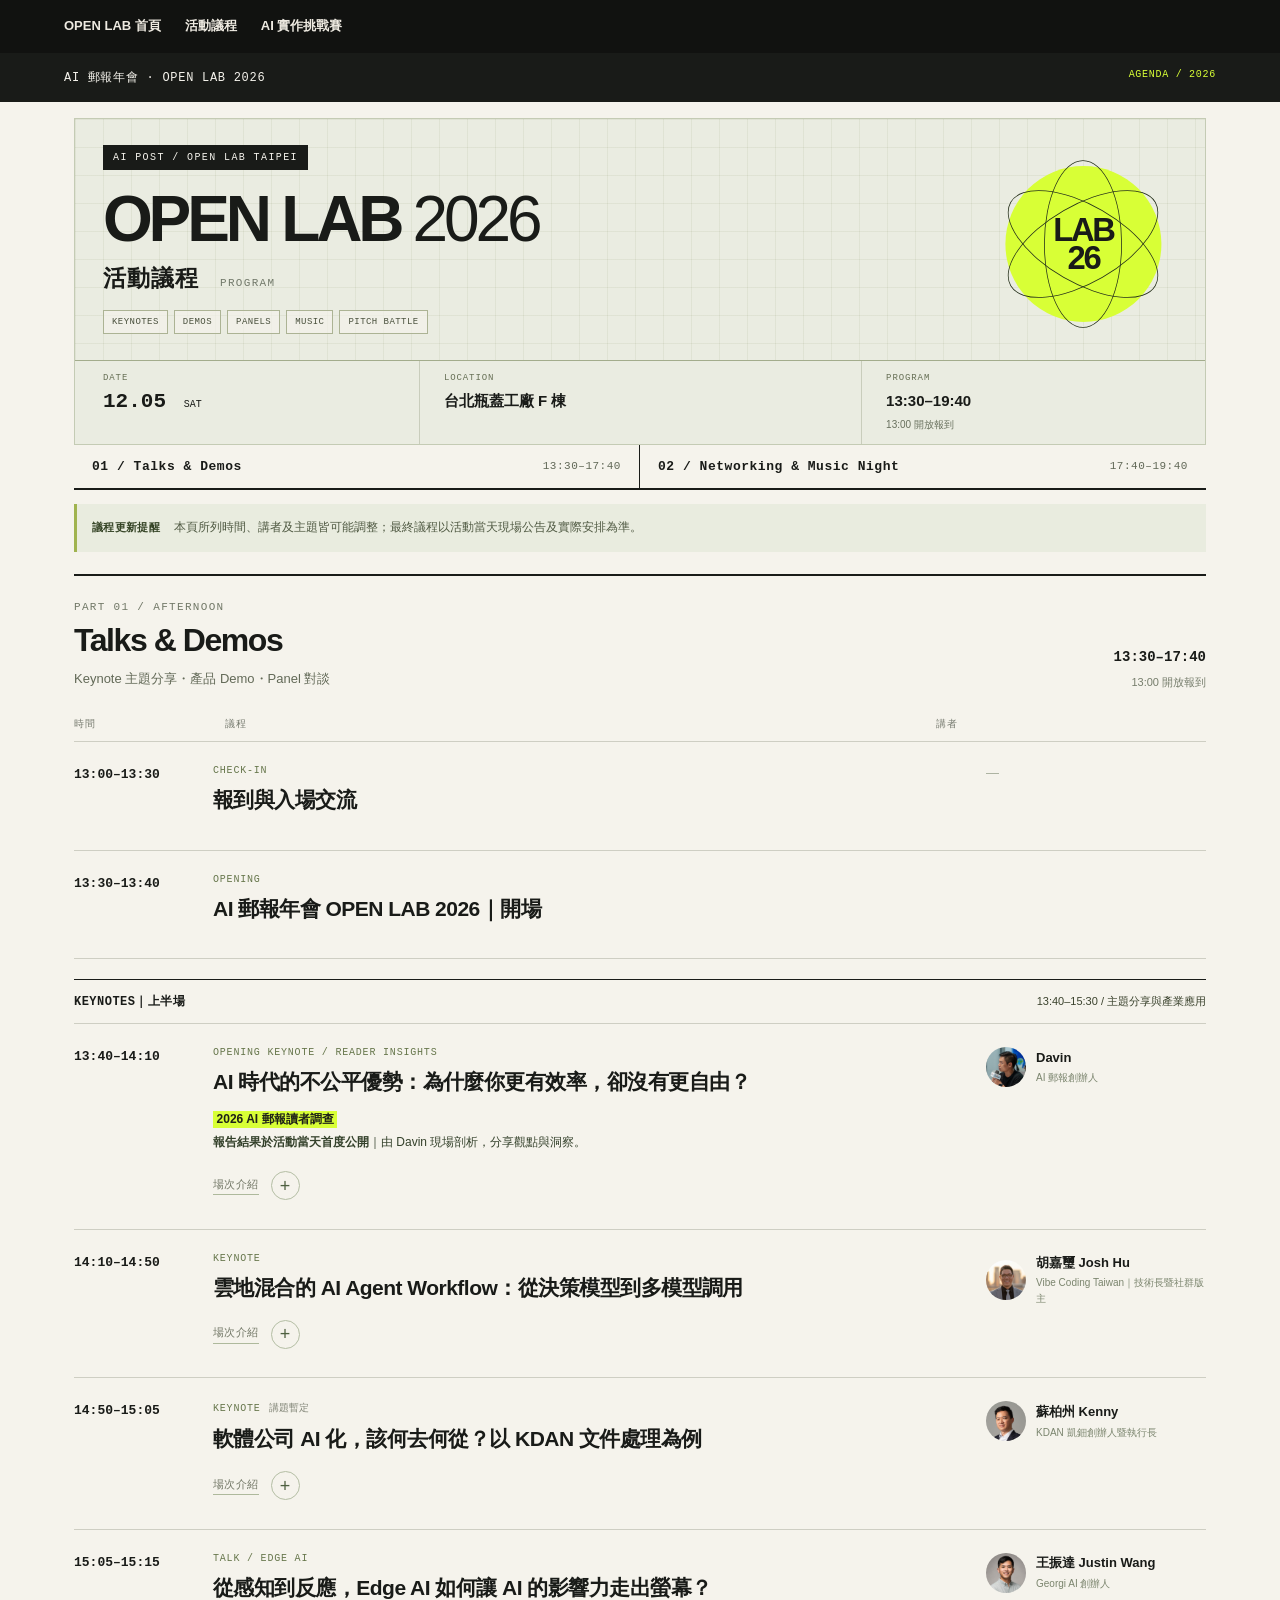
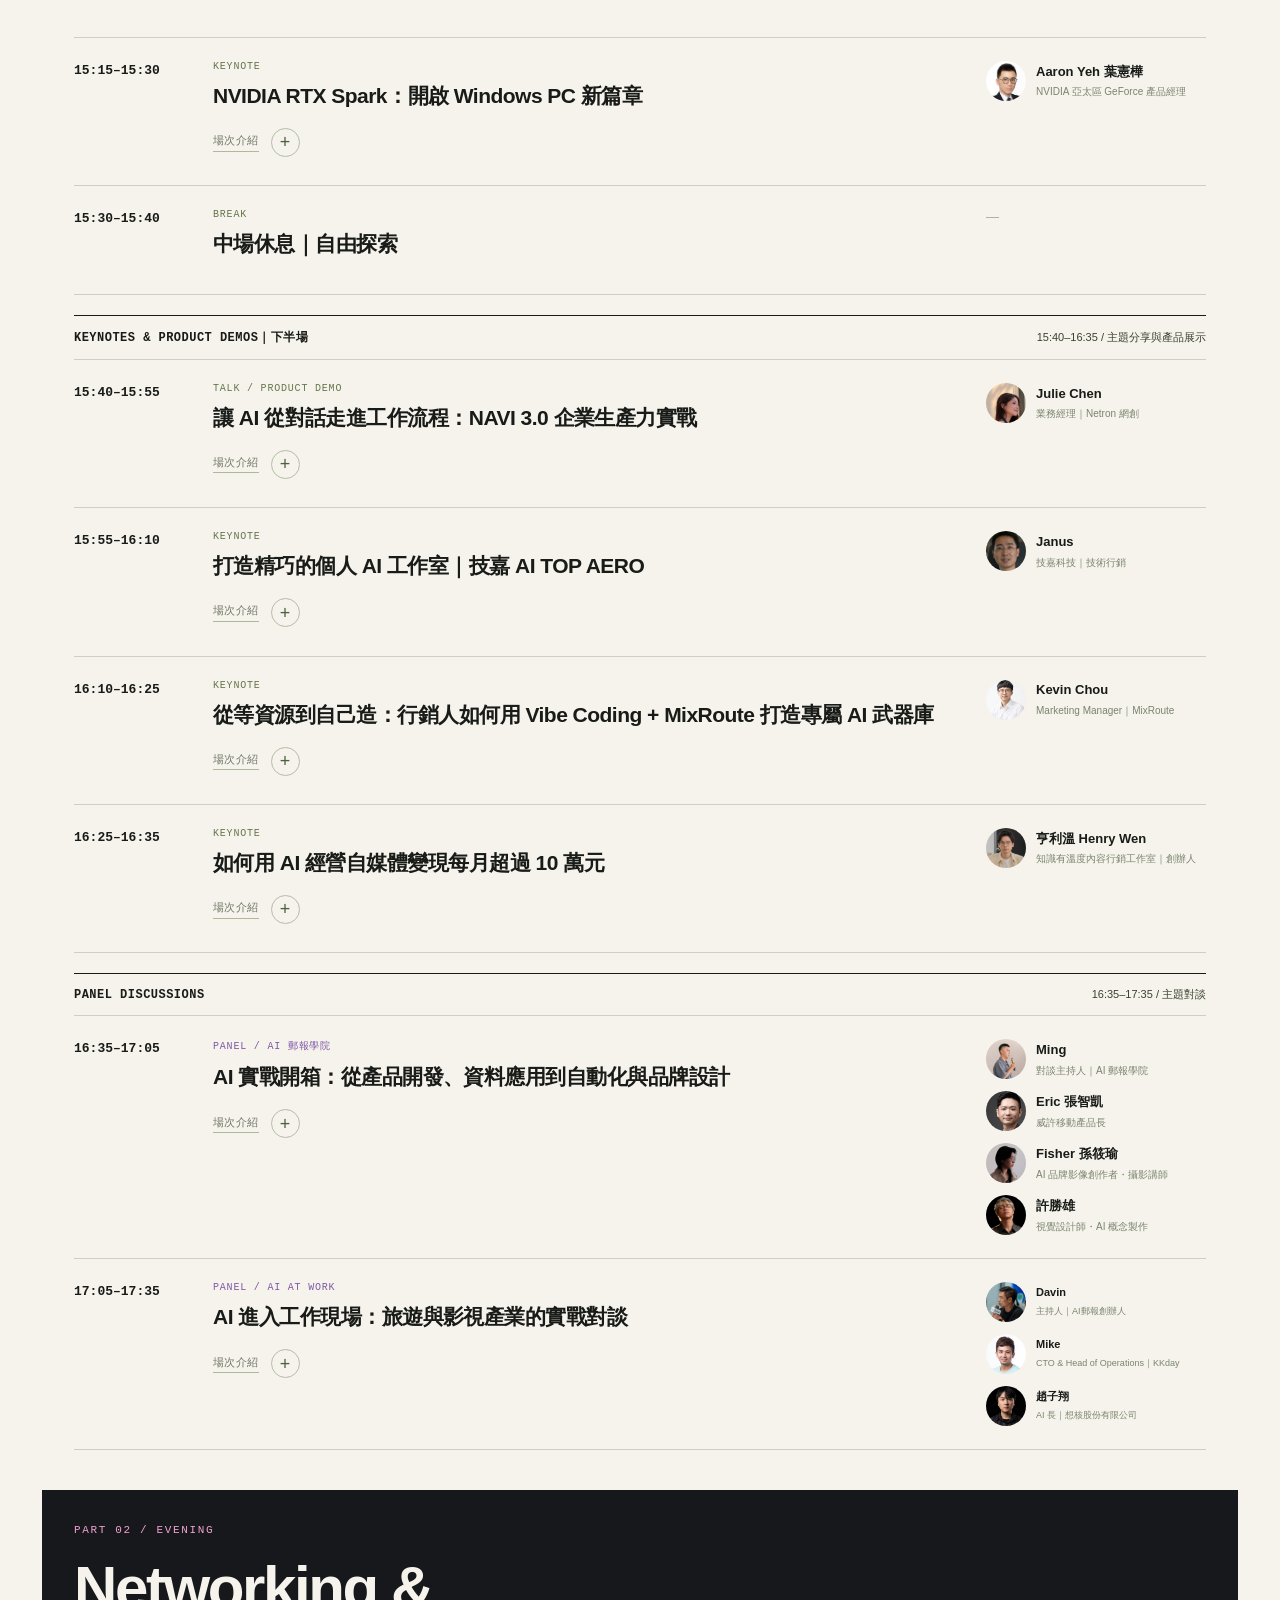
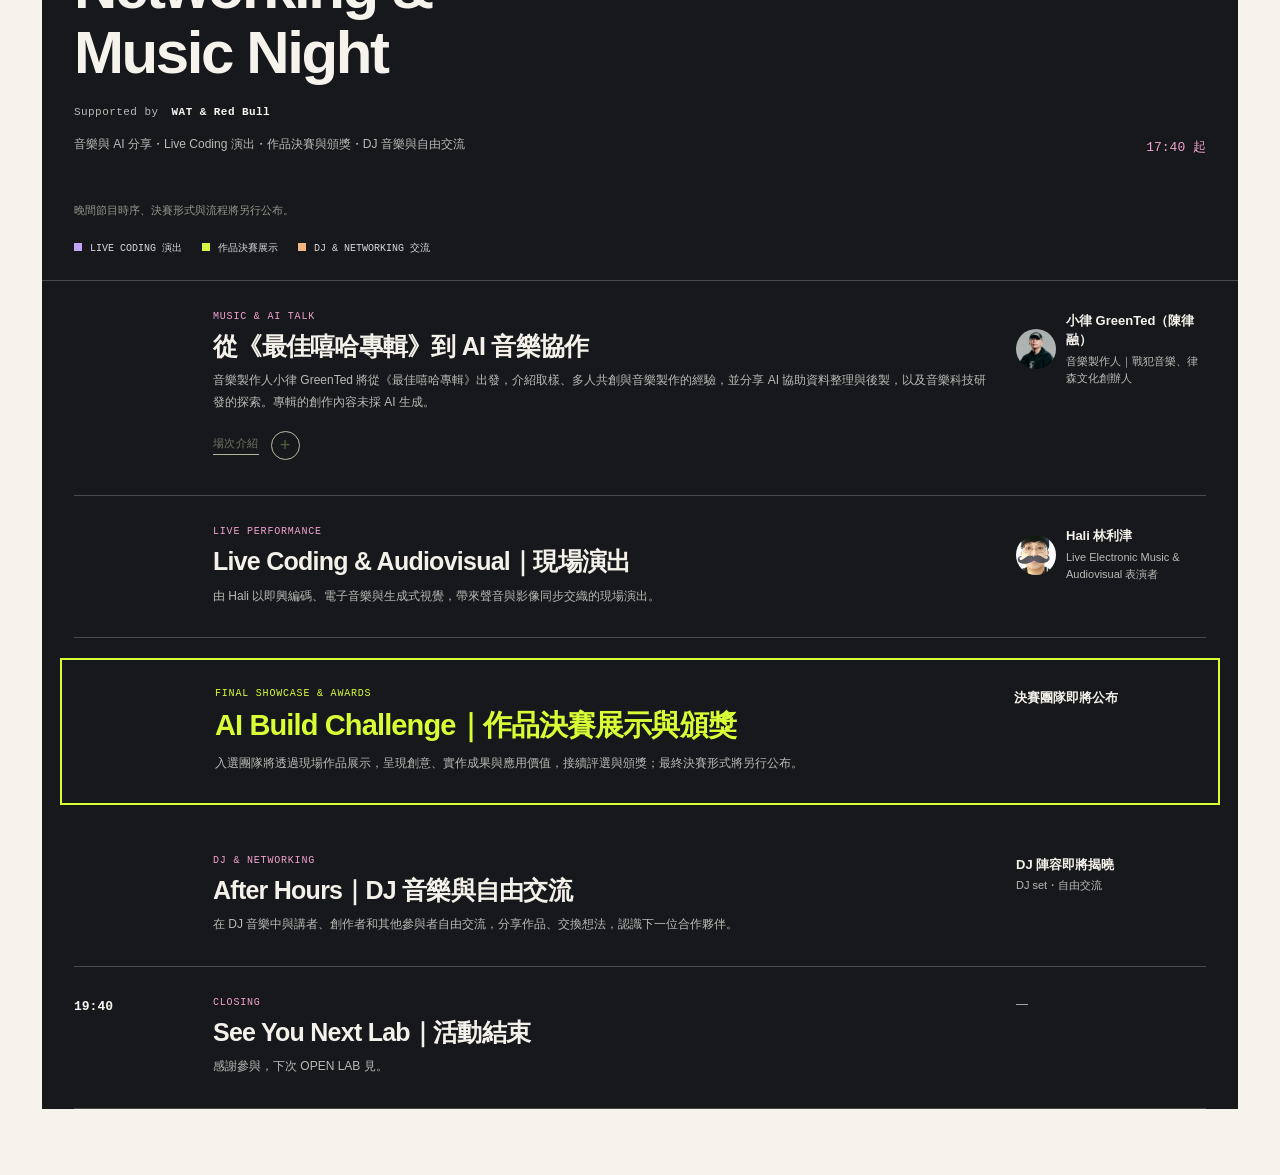
==== commit 063b14e7: "Identify panel host Davin as AIPost founder" ====
--- a/agenda/index.html
+++ b/agenda/index.html
@@ -36,4 +36,4 @@
 .avatar.photo.portrait-ming-academy{background-image:url('assets/ming-academy-20261114.jpg');background-size:cover;background-position:center}
 .avatar.photo.justin-wang{background-image:url('assets/justin-wang-20261114.jpg');background-size:cover;background-position:center}
 .avatar.photo.josh-hu{background-image:url('assets/josh-hu-20261114.jpg');background-size:cover;background-position:center}
-.avatar.photo.kj-host{background-image:url('assets/kj-host-20261116.jpg');background-size:185% auto;background-position:50% 12%}.avatar.photo.aaron-yeh{background-image:url('assets/aaron-yeh-20261116.jpg');background-size:145% auto;background-position:52% 18%}.reader-reveal{font-size:13px;line-height:1.9;margin:0 0 12px;color:#34412b}.reader-reveal mark{background:#d2f267;color:#1d2118;padding:.12em .3em;box-decoration-break:clone;-webkit-box-decoration-break:clone}.reader-reveal strong{font-weight:700}.avatar.photo.eva{background-image:url('assets/eva-20261117.png');background-size:190% auto;background-position:58% 12%}.avatar.photo.kkday-mike{background-image:url('assets/kkday-mike-20261117.jpg');background-size:170% auto;background-position:49% 5%}.night-support{font-size:13px;letter-spacing:.04em;margin:8px 0;color:inherit}.night-support strong{font-weight:700}.night-support{display:flex;align-items:center;flex-wrap:wrap;gap:12px;margin:12px 0}.avatar.photo.julie-chen{background-image:url('/agenda/assets/julie-chen-20261119.png');background-size:220% auto;background-position:62% 50%}.avatar.photo.henry-wen{background-image:url("assets/henry-wen-20261124.png");background-size:cover;background-position:50% 35%}.avatar.photo.zhao-zixiang{background-image:url("assets/zhao-zixiang-20261125.jpg");background-size:cover;background-position:50% 32%}</style><meta property="og:title" content="活動議程｜OPEN LAB 2026"><meta property="og:description" content="從 AI 實戰到創作與交流，探索完整場次、講者與晚間節目。"><meta property="og:type" content="website"><meta property="og:url" content="https://openlab.aiposthub.com/agenda/"><meta property="og:site_name" content="AI 郵報年會 OPEN LAB 2026"><meta property="og:locale" content="zh_TW"><meta property="og:image" content="https://openlab.aiposthub.com/assets/openlab-share-20261125.png"><meta property="og:image:secure_url" content="https://openlab.aiposthub.com/assets/openlab-share-20261125.png"><meta property="og:image:type" content="image/png"><meta property="og:image:width" content="1600"><meta property="og:image:height" content="900"><meta property="og:image:alt" content="AI 郵報年會 OPEN LAB 2026｜12/5 台北瓶蓋工廠｜主題分享、AI 體驗與社群交流"><meta name="twitter:card" content="summary_large_image"><meta name="twitter:title" content="活動議程｜OPEN LAB 2026"><meta name="twitter:description" content="從 AI 實戰到創作與交流，探索完整場次、講者與晚間節目。"><meta name="twitter:image" content="https://openlab.aiposthub.com/assets/openlab-share-20261125.png"><meta name="twitter:image:alt" content="AI 郵報年會 OPEN LAB 2026｜12/5 台北瓶蓋工廠｜主題分享、AI 體驗與社群交流"></head><body><link rel="stylesheet" href="festival.css?v=20261119-greented"><nav class="public-site-nav" aria-label="官網導覽"><a href="/">OPEN LAB 首頁</a><a href="/agenda/">活動議程</a><a href="/challenge/">AI 實作挑戰賽</a></nav><div class="top"><span>AI 郵報年會 · OPEN LAB 2026</span><small>AGENDA / 2026</small></div><main class="wrap"><header class="lab-hero"><div class="hero-main"><span class="eyebrow">AI POST / OPEN LAB TAIPEI</span><h1>OPEN LAB <span>2026</span></h1><p class="agenda-subtitle">&#27963;&#21205;&#35696;&#31243; <span>PROGRAM</span></p><div class="hero-formats"><span>KEYNOTES</span><span>DEMOS</span><span>PANELS</span><span>MUSIC</span><span>PITCH BATTLE</span></div></div><div class="hero-object" aria-hidden="true"><div class="lab-orbit orbit-one"></div><div class="lab-orbit orbit-two"></div><div class="lab-orbit orbit-three"></div><span class="object-center">LAB<br>26</span><span class="object-caption">IDEAS IN MOTION</span></div><div class="hero-info"><div><span class="info-label">DATE</span><strong>12.05 <small>SAT</small></strong></div><div><span class="info-label">LOCATION</span><strong>&#21488;&#21271;&#29942;&#33995;&#24037;&#24288; F &#26847;</strong></div><div><span class="info-label">PROGRAM</span><strong>13:30&#8211;19:40</strong><small>13:00 &#38283;&#25918;&#22577;&#21040;</small></div></div></header><nav class="festival-nav" aria-label="活動分區"><a href="/agenda/#talks">01 / Talks &amp; Demos <small>13:30–17:40</small></a><a href="/agenda/#night-title">02 / Networking &amp; Music Night <small>17:40–19:40</small></a></nav><p class="program-update"><strong>議程更新提醒</strong><span>本頁所列時間、講者及主題皆可能調整；最終議程以活動當天現場公告及實際安排為準。</span></p><div class="program-part" id="talks"><div><span class="part-label">PART 01 / AFTERNOON</span><h2>Talks &amp; Demos</h2><p>Keynote 主題分享・產品 Demo・Panel 對談</p></div><div class="part-hours">13:30–17:40<small>13:00 開放報到</small></div></div><div class="tablehead"><span>時間</span><span>議程</span><span>講者</span></div><section class="agenda-entry"><div class="time">13:00–13:30</div><div class="session-cell"><div class="kind">CHECK-IN</div><h2>報到與入場交流</h2></div><div class="speaker-cell empty-speaker">—</div></section><section class="agenda-entry"><div class="time">13:30–13:40</div><div class="session-cell"><div class="kind">OPENING</div><h2>AI 郵報年會 OPEN LAB 2026｜開場</h2></div><div class="speaker-cell"><div class="people"></div></div></section><div class="agenda-divider session-group"><strong>Keynotes｜上半場</strong><span>13:40–15:30 / 主題分享與產業應用</span></div><section class="agenda-entry"><div class="time">13:40–14:10</div><div class="session-cell"><div class="kind">OPENING KEYNOTE / READER INSIGHTS</div><h2>AI 時代的不公平優勢：為什麼你更有效率，卻沒有更自由？</h2><p class="reader-reveal"><mark><strong>2026 AI 郵報讀者調查</strong></mark><br/><strong>報告結果於活動當天首度公開</strong>｜由 Davin 現場剖析，分享觀點與洞察。</p><details class="session-details"><summary><span class="summary-label">場次介紹</span></summary><p class="session-intro">同樣在用 AI，為什麼有人掌握了工作的主導權，有人卻越做越忙？AI 郵報創辦人 Davin 將分享「AI 不公平優勢」的核心觀點，以及 AI 郵報在內容與社群中的實踐。現場首度公開 2026 AI 郵報讀者調查結果，由 Davin 剖析省時、回報與工作方式之間的落差，分享如何把 AI 帶來的產能轉化為自己的優勢。</p></details></div><div class="speaker-cell"><div class="people"><div class="person"><div aria-label="Davin 真人照片" class="avatar photo portrait-davin" role="img"></div><div><strong>Davin</strong><small>AI 郵報創辦人</small></div></div></div></div></section><section class="agenda-entry"><div class="time">14:10–14:50</div><div class="session-cell"><div class="kind">KEYNOTE</div><h2>雲地混合的 AI Agent Workflow：從決策模型到多模型調用</h2><details class="session-details"><summary><span class="summary-label">場次介紹</span></summary><p class="session-intro">當同一個 AI Agent 要回答問題、生成圖片或製作影音，它怎麼知道該用哪個模型，又該在雲端還是地端執行？胡嘉璽老師將以 Hermes Agent 為例，拆解一套雲地混合的工作流。決策模型先判斷任務類型、難度與模型可能拒答的情況，再搭配 Nemo Switchyard，將任務分派給合適的雲端或地端模型。從文字問答到圖像、音訊與影片生成，看看 Agent Harness 如何把模型選擇、任務分派與實際調用串在一起。</p><div class="discussion-topic"><h3>講者介紹｜胡嘉璽 Josh Hu</h3><ul><li>Vibe Coding Taiwan 社團版主、知名 AI 技術作家</li><li>陽明交大、東吳大學及企業兼任講師</li><li>著作《塞爆 128G GPU 記憶體 NVIDIA DGX Spark 影音圖生成、微調、預訓練 Agent 全面玩透》作者</li></ul></div></details></div><div class="speaker-cell"><div class="people"><div class="person"><div aria-label="胡嘉璽 Josh Hu 講者照片" class="avatar photo josh-hu" role="img"></div><div><strong>胡嘉璽 Josh Hu</strong><small>Vibe Coding Taiwan｜技術長暨社群版主</small></div></div></div></div></section><section class="agenda-entry"><div class="time">14:50–15:05</div><div class="session-cell"><div class="kind">KEYNOTE<span class="proposed">講題暫定</span></div><h2>軟體公司 AI 化，該何去何從？以 KDAN 文件處理為例</h2><details class="session-details"><summary><span class="summary-label">場次介紹</span></summary><p class="session-intro">當 AI 加快軟體開發，軟體公司的價值將如何改變？KDAN 凱鈿創辦人暨執行長蘇柏州 Kenny 將從文件處理領域的實戰經驗出發，分享產品、技術交付與商業模式的轉型選擇，探討哪些既有累積能成為 AI 時代的競爭優勢。</p></details></div><div class="speaker-cell"><div class="people"><div class="person"><div aria-label="蘇柏州 Kenny 真人照片" class="avatar photo kenny" role="img"></div><div><strong>蘇柏州 Kenny</strong><small>KDAN 凱鈿創辦人暨執行長</small></div></div></div></div></section><section class="agenda-entry"><div class="time">15:05–15:15</div><div class="session-cell"><div class="kind">TALK / EDGE AI</div><h2>從感知到反應，Edge AI 如何讓 AI 的影響力走出螢幕？</h2></div><div class="speaker-cell"><div class="people"><div class="person"><div aria-label="王振達 Justin Wang 講者照片" class="avatar photo justin-wang" role="img"></div><div><strong>王振達 Justin Wang</strong><small>Georgi AI 創辦人</small></div></div></div></div></section><section class="agenda-entry"><div class="time">15:15–15:30</div><div class="session-cell"><div class="kind">KEYNOTE</div><h2>NVIDIA RTX Spark：開啟 Windows PC 新篇章</h2><details class="session-details"><summary><span class="summary-label">場次介紹</span></summary><p class="session-intro">以 NVIDIA RTX Spark 為主題，探索 Windows PC 如何整合 AI Agent、AI 開發、內容創作與遊戲體驗。</p></details></div><div class="speaker-cell"><div class="people"><div class="person"><div aria-label="Aaron Yeh 葉憲樺本人照片" class="avatar photo aaron-yeh" role="img"></div><div><strong>Aaron Yeh 葉憲樺</strong><small>NVIDIA 亞太區 GeForce 產品經理</small></div></div></div></div></section><section class="agenda-entry"><div class="time">15:30–15:40</div><div class="session-cell"><div class="kind">BREAK</div><h2>中場休息｜自由探索</h2></div><div class="speaker-cell empty-speaker">—</div></section><div class="agenda-divider session-group"><strong>Keynotes &amp; Product Demos｜下半場</strong><span>15:40–16:35 / 主題分享與產品展示</span></div><section class="agenda-entry julie-keynote"><div class="time">15:40–15:55</div><div class="session-cell"><div class="kind">TALK / PRODUCT DEMO</div><h2>讓 AI 從對話走進工作流程：NAVI 3.0 企業生產力實戰</h2><details class="session-details"><summary><span class="summary-label">場次介紹</span></summary><p class="session-intro">以 NAVI 3.0 企業 AI 生產力平台為主題，介紹多 Agent 協作與工作流程自動化，探索如何把 AI 串進企業日常工作，讓分散的工具與任務形成可持續運作的流程。<br/><a href="https://www.netron.net/tw/services-products/navi3-0/" rel="noopener noreferrer" target="_blank">NAVI 3.0 產品介紹 ↗</a></p></details></div><div class="speaker-cell"><div class="people"><div class="person"><div aria-label="Julie Chen 講者照片" class="avatar photo julie-chen" role="img"></div><div><strong>Julie Chen</strong><small>業務經理｜Netron 網創</small></div></div></div></div></section><section class="agenda-entry janus-keynote"><div class="time">15:55–16:10</div><div class="session-cell"><div class="kind">KEYNOTE</div><h2>打造精巧的個人 AI 工作室｜技嘉 AI TOP AERO</h2><details class="session-details"><summary><span class="summary-label">場次介紹</span></summary><p class="session-intro">隨著地端 AI 走入日常工作，如何在有限的桌面空間兼顧運算效能、用電需求與操作便利性？本場演講將介紹技嘉 AI TOP AERO，分享如何透過精巧的桌上型電腦，在熟悉的 Windows 11 環境中執行 AI 模型，打造個人 AI 工作室。</p></details></div><div class="speaker-cell"><div class="people"><div class="person"><div aria-label="Janus 本人照片" class="avatar photo janus" role="img"></div><div><strong>Janus</strong><small>技嘉科技｜技術行銷</small></div></div></div></div></section><section class="agenda-entry"><div class="time">16:10–16:25</div><div class="session-cell"><div class="kind">KEYNOTE</div><h2>從等資源到自己造：行銷人如何用 Vibe Coding + MixRoute 打造專屬 AI 武器庫</h2><details class="session-details"><summary><span class="summary-label">場次介紹</span></summary><p class="session-intro">行銷需求橫跨文字、影像與多種工作流程，如何不再受限於單一工具或等待技術支援？本次分享將透過 Vibe Coding 搭配 MixRoute，示範行銷人如何從需求出發，打造專屬 AI 工具，將創意轉化為可以使用的工具與實際成品。</p></details></div><div class="speaker-cell"><div class="people"><div class="person"><div aria-label="Kevin Chou 講師照" class="avatar photo kevin" role="img"></div><div><strong>Kevin Chou</strong><small>Marketing Manager｜MixRoute</small></div></div></div></div></section><section class="agenda-entry henry-keynote"><div class="time">16:25–16:35</div><div class="session-cell"><div class="kind">KEYNOTE</div><h2>如何用 AI 經營自媒體變現每月超過 10 萬元</h2><details class="session-details"><summary><span class="summary-label">場次與講者介紹</span></summary><p class="session-intro">分享我用 AI 在自媒體上的 4 個層面的應用</p><div class="discussion-topic"><h3>講者介紹｜亨利溫 Henry Wen</h3><p>亨利溫 Henry Wen 為知識有溫度內容行銷工作室創辦人，長期投入自媒體經營、個人品牌與斜槓職涯教學，透過課程、講座及顧問陪跑，協助創作者與專業工作者規劃內容策略、發展知識產品與多元收入。近年將 AI 應用融入自媒體經營與教學，分享從內容創作到商業變現的實戰經驗。</p></div></details></div><div class="speaker-cell"><div class="people"><div class="person"><div aria-label="亨利溫 Henry Wen 講者照片" class="avatar photo henry-wen" role="img"></div><div><strong>亨利溫 Henry Wen</strong><small>知識有溫度內容行銷工作室｜創辦人</small></div></div></div></div></section><div class="agenda-divider session-group"><strong>Panel Discussions</strong><span>16:35–17:35 / 主題對談</span></div><section class="agenda-entry panel-entry academy-panel"><div class="time">16:35–17:05</div><div class="session-cell"><div class="kind">PANEL / AI 郵報學院</div><h2>AI 實戰開箱：從產品開發、資料應用到自動化與品牌設計</h2><details class="session-details"><summary><span class="summary-label">場次與講師介紹</span></summary><p class="session-intro">AI 如何從一個工具，走進產品、資料、內容與設計的實際工作？由 Ming 主持，串起 Eric 張智凱的產品開發、Fisher 孫筱瑜的品牌影像，以及許勝雄的視覺設計與創意提案。三位講師將以快速介紹與跨領域對談，交流需求拆解、工具分工、流程串接和品質驗收的方法，讓觀眾從不同專業的實戰經驗中，找到適合自己的 AI 應用切入點。</p><div class="academy-bios"><article class="academy-bio"><div class="academy-bio-heading"><div aria-label="Eric 張智凱 講師照片" class="avatar photo eric-jhang" role="img"></div><div><h3>Eric 張智凱</h3><span>威許移動產品長</span></div></div><p>現任威許移動產品長，曾創辦思言科技，打造 LINE CRM SaaS「美業歐巴」，曾任華碩電腦高級工程師。具備軟體開發、產品落地與產業數位轉型經驗，於 AI 郵報學院分享 AI Coding 環境與個人資料庫工作流。</p><p class="academy-focus"><strong>分享切角</strong> 從工作需求出發，建立 AI Coding 環境，將資料收集、整理與追蹤串成可重複使用的工作流程。</p><a href="https://academy.aiposthub.com/p/skill-shot-12-github-vscode-claude-code" rel="noopener noreferrer" target="_blank">學院講師與課程介紹 ↗</a></article><article class="academy-bio"><div class="academy-bio-heading"><div aria-label="Fisher 孫筱瑜 講師照片" class="avatar photo portrait-fisher" role="img"></div><div><h3>Fisher 孫筱瑜</h3><span>AI 品牌影像創作者・攝影講師</span></div></div><p>Fisher Studio 主理人，臺科大建築研究所畢業，跨足攝影、建築空間、視覺設計與 AI 影像製作。擅長結合品牌敘事、視覺美學與 AI 工作流，將創意轉化為商業影像。</p><p class="academy-focus"><strong>分享切角</strong> 先釐清品牌訊息與受眾，再串起腳本、分鏡與 AI 影像，讓生成內容服務品牌溝通。</p><a href="https://academy.aiposthub.com/p/skill-shot-19-ai-brand-ad-workflow" rel="noopener noreferrer" target="_blank">學院講師與課程介紹 ↗</a></article><article class="academy-bio"><div class="academy-bio-heading"><div aria-label="許勝雄 講師照片" class="avatar photo portrait-sheng-hsiung" role="img"></div><div><h3>許勝雄</h3><span>視覺設計師・AI 概念製作</span></div></div><p>具獨立接案與跨領域視覺設計經驗，成立質系制有限公司，參與品牌動畫與空間視覺專案。創作「AI 城市開花計劃」，並於學院分享 AI 生圖、視覺精修與 iPad 創意提案工作流。</p><p class="academy-focus"><strong>分享切角</strong> 從需求整理、生圖與精修，到 3D 概念與提案呈現，讓 AI 生成素材成為可溝通的設計成果。</p><a href="https://academy.aiposthub.com/p/skill-shot-13-ai-ipad-creative-workflow" rel="noopener noreferrer" target="_blank">學院講師與課程介紹 ↗</a></article></div></details></div><div class="speaker-cell"><div class="people"><div class="person"><div aria-label="Ming 講師照片" class="avatar photo portrait-ming-academy" role="img"></div><div><strong>Ming</strong><small>對談主持人｜AI 郵報學院</small></div></div><div class="person"><div aria-label="Eric 張智凱 講師照片" class="avatar photo eric-jhang" role="img"></div><div><strong>Eric 張智凱</strong><small>威許移動產品長</small></div></div><div class="person"><div aria-label="Fisher 孫筱瑜 講師照片" class="avatar photo portrait-fisher" role="img"></div><div><strong>Fisher 孫筱瑜</strong><small>AI 品牌影像創作者・攝影講師</small></div></div><div class="person"><div aria-label="許勝雄 講師照片" class="avatar photo portrait-sheng-hsiung" role="img"></div><div><strong>許勝雄</strong><small>視覺設計師・AI 概念製作</small></div></div></div></div></section><section class="agenda-entry panel-entry"><div class="time">17:05–17:35</div><div class="session-cell"><div class="kind">PANEL / AI AT WORK</div><h2>AI 進入工作現場：旅遊與影視產業的實戰對談</h2><details class="session-details"><summary><span class="summary-label">場次介紹</span></summary><p class="session-intro">由 AI 郵報創辦人 Davin 主持，邀請 KKday 的 Mike 與想核股份有限公司 AI 長趙子翔，從旅遊服務與影視製作的現場經驗出發，聊聊 AI 帶來的改變、導入過程的挑戰，以及團隊如何調整工作方式。趙子翔也將分享面對 AI 對影視產業的衝擊，如何透過 Core studio 回應新的製作需求。</p></details></div><div class="speaker-cell"><div class="people"><div class="person"><div aria-label="Davin 真人照片" class="avatar photo portrait-davin" role="img"></div><div><strong>Davin</strong><small>主持人｜AI 郵報</small></div></div><div class="person"><div aria-label="KKday Mike 公開專訪照片" class="avatar photo kkday-mike" role="img"></div><div><strong>Mike</strong><small>CTO &amp; Head of Operations｜KKday</small></div></div><div class="person"><div aria-label="趙子翔 講者照片" class="avatar photo zhao-zixiang" role="img"></div><div><strong>趙子翔</strong><small>AI 長｜想核股份有限公司</small></div></div></div></div></section><section aria-labelledby="night-title" class="night-program"><div class="night-header"><div><div class="night-kicker">PART 02 / EVENING</div><h2 id="night-title">Networking &amp;<br/>Music Night</h2><p class="night-support">Supported by <strong>WAT &amp; Red Bull</strong></p><p>音樂與 AI 分享・Live Coding 演出・作品決賽與頒獎・DJ 音樂與自由交流</p></div><div class="night-hours">17:40 起</div></div><p class="night-note">晚間節目時序、決賽形式與流程將另行公布。</p><div aria-label="晚間活動類型" class="night-legend"><span style="--accent:#c3a4f4">LIVE CODING 演出</span><span style="--accent:#d0f547">作品決賽展示</span><span style="--accent:#efb47f">DJ &amp; NETWORKING 交流</span></div><section class="agenda-entry greented-talk"><div aria-hidden="true" class="time"></div><div class="session-cell"><div class="kind">MUSIC &amp; AI TALK</div><h2>從《最佳嘻哈專輯》到 AI 音樂協作</h2><p class="session-intro">音樂製作人小律 GreenTed 將從《最佳嘻哈專輯》出發，介紹取樣、多人共創與音樂製作的經驗，並分享 AI 協助資料整理與後製，以及音樂科技研發的探索。專輯的創作內容未採 AI 生成。</p><details class="session-details"><summary><span class="summary-label">講者介紹</span></summary><p class="session-intro">陳律融（GreenTed／小律）為音樂製作人、戰犯音樂與律森文化創辦人，工作橫跨音樂、影像、演唱會與節目製作。製作取樣節目《SampleThis》，著有《躍上主流：創作心流 × 創造主流》，並持續投入音樂教育與 AI 音樂科技研發。2026 年推出《最佳嘻哈專輯》，集結不同世代音樂人，以十一首作品呈現與嘻哈相處的人生歷程。</p><p class="session-intro"><a href="https://rytho.ai/the-best-hip-hop-album" rel="noopener noreferrer" target="_blank">《最佳嘻哈專輯》與製作人介紹 ↗</a></p></details></div><div class="speaker-cell"><div class="people"><div class="person"><div aria-label="小律 GreenTed 陳律融官網宣傳照" class="avatar photo greented" role="img"></div><div><strong>小律 GreenTed（陳律融）</strong><small>音樂製作人｜戰犯音樂、律森文化創辦人</small></div></div></div></div></section><section class="agenda-entry performance"><div aria-hidden="true" class="time"></div><div class="session-cell"><div class="kind">LIVE PERFORMANCE</div><h2>Live Coding &amp; Audiovisual｜現場演出</h2><p class="session-intro">由 Hali 以即興編碼、電子音樂與生成式視覺，帶來聲音與影像同步交織的現場演出。</p></div><div class="speaker-cell"><div class="people"><div class="person"><div aria-label="Hali 林利津本人照片" class="avatar photo hali" role="img"></div><div><strong>Hali 林利津</strong><small>Live Electronic Music &amp; Audiovisual 表演者</small></div></div></div></div></section><section class="agenda-entry battle"><div aria-hidden="true" class="time"></div><div class="session-cell"><div class="kind">FINAL SHOWCASE &amp; AWARDS</div><h2>AI Build Challenge｜作品決賽展示與頒獎</h2><p class="session-intro">入選團隊將透過現場作品展示，呈現創意、實作成果與應用價值，接續評選與頒獎；最終決賽形式將另行公布。</p></div><div class="speaker-cell"><div class="people"><div class="person"><div><strong>決賽團隊即將公布</strong></div></div></div></div></section><section class="agenda-entry social"><div aria-hidden="true" class="time"></div><div class="session-cell"><div class="kind">DJ &amp; NETWORKING</div><h2>After Hours｜DJ 音樂與自由交流</h2><p class="session-intro">在 DJ 音樂中與講者、創作者和其他參與者自由交流，分享作品、交換想法，認識下一位合作夥伴。</p></div><div class="speaker-cell"><div class="people"><div class="person"><div><strong>DJ 陣容即將揭曉</strong><small>DJ set・自由交流</small></div></div></div></div></section><section class="agenda-entry transition"><div class="time">19:40</div><div class="session-cell"><div class="kind">CLOSING</div><h2>See You Next Lab｜活動結束</h2><p class="session-intro">感謝參與，下次 OPEN LAB 見。</p></div><div class="speaker-cell empty-speaker">—</div></section></section></main></body></html>
+.avatar.photo.kj-host{background-image:url('assets/kj-host-20261116.jpg');background-size:185% auto;background-position:50% 12%}.avatar.photo.aaron-yeh{background-image:url('assets/aaron-yeh-20261116.jpg');background-size:145% auto;background-position:52% 18%}.reader-reveal{font-size:13px;line-height:1.9;margin:0 0 12px;color:#34412b}.reader-reveal mark{background:#d2f267;color:#1d2118;padding:.12em .3em;box-decoration-break:clone;-webkit-box-decoration-break:clone}.reader-reveal strong{font-weight:700}.avatar.photo.eva{background-image:url('assets/eva-20261117.png');background-size:190% auto;background-position:58% 12%}.avatar.photo.kkday-mike{background-image:url('assets/kkday-mike-20261117.jpg');background-size:170% auto;background-position:49% 5%}.night-support{font-size:13px;letter-spacing:.04em;margin:8px 0;color:inherit}.night-support strong{font-weight:700}.night-support{display:flex;align-items:center;flex-wrap:wrap;gap:12px;margin:12px 0}.avatar.photo.julie-chen{background-image:url('/agenda/assets/julie-chen-20261119.png');background-size:220% auto;background-position:62% 50%}.avatar.photo.henry-wen{background-image:url("assets/henry-wen-20261124.png");background-size:cover;background-position:50% 35%}.avatar.photo.zhao-zixiang{background-image:url("assets/zhao-zixiang-20261125.jpg");background-size:cover;background-position:50% 32%}</style><meta property="og:title" content="活動議程｜OPEN LAB 2026"><meta property="og:description" content="從 AI 實戰到創作與交流，探索完整場次、講者與晚間節目。"><meta property="og:type" content="website"><meta property="og:url" content="https://openlab.aiposthub.com/agenda/"><meta property="og:site_name" content="AI 郵報年會 OPEN LAB 2026"><meta property="og:locale" content="zh_TW"><meta property="og:image" content="https://openlab.aiposthub.com/assets/openlab-share-20261125.png"><meta property="og:image:secure_url" content="https://openlab.aiposthub.com/assets/openlab-share-20261125.png"><meta property="og:image:type" content="image/png"><meta property="og:image:width" content="1600"><meta property="og:image:height" content="900"><meta property="og:image:alt" content="AI 郵報年會 OPEN LAB 2026｜12/5 台北瓶蓋工廠｜主題分享、AI 體驗與社群交流"><meta name="twitter:card" content="summary_large_image"><meta name="twitter:title" content="活動議程｜OPEN LAB 2026"><meta name="twitter:description" content="從 AI 實戰到創作與交流，探索完整場次、講者與晚間節目。"><meta name="twitter:image" content="https://openlab.aiposthub.com/assets/openlab-share-20261125.png"><meta name="twitter:image:alt" content="AI 郵報年會 OPEN LAB 2026｜12/5 台北瓶蓋工廠｜主題分享、AI 體驗與社群交流"></head><body><link rel="stylesheet" href="festival.css?v=20261119-greented"><nav class="public-site-nav" aria-label="官網導覽"><a href="/">OPEN LAB 首頁</a><a href="/agenda/">活動議程</a><a href="/challenge/">AI 實作挑戰賽</a></nav><div class="top"><span>AI 郵報年會 · OPEN LAB 2026</span><small>AGENDA / 2026</small></div><main class="wrap"><header class="lab-hero"><div class="hero-main"><span class="eyebrow">AI POST / OPEN LAB TAIPEI</span><h1>OPEN LAB <span>2026</span></h1><p class="agenda-subtitle">&#27963;&#21205;&#35696;&#31243; <span>PROGRAM</span></p><div class="hero-formats"><span>KEYNOTES</span><span>DEMOS</span><span>PANELS</span><span>MUSIC</span><span>PITCH BATTLE</span></div></div><div class="hero-object" aria-hidden="true"><div class="lab-orbit orbit-one"></div><div class="lab-orbit orbit-two"></div><div class="lab-orbit orbit-three"></div><span class="object-center">LAB<br>26</span><span class="object-caption">IDEAS IN MOTION</span></div><div class="hero-info"><div><span class="info-label">DATE</span><strong>12.05 <small>SAT</small></strong></div><div><span class="info-label">LOCATION</span><strong>&#21488;&#21271;&#29942;&#33995;&#24037;&#24288; F &#26847;</strong></div><div><span class="info-label">PROGRAM</span><strong>13:30&#8211;19:40</strong><small>13:00 &#38283;&#25918;&#22577;&#21040;</small></div></div></header><nav class="festival-nav" aria-label="活動分區"><a href="/agenda/#talks">01 / Talks &amp; Demos <small>13:30–17:40</small></a><a href="/agenda/#night-title">02 / Networking &amp; Music Night <small>17:40–19:40</small></a></nav><p class="program-update"><strong>議程更新提醒</strong><span>本頁所列時間、講者及主題皆可能調整；最終議程以活動當天現場公告及實際安排為準。</span></p><div class="program-part" id="talks"><div><span class="part-label">PART 01 / AFTERNOON</span><h2>Talks &amp; Demos</h2><p>Keynote 主題分享・產品 Demo・Panel 對談</p></div><div class="part-hours">13:30–17:40<small>13:00 開放報到</small></div></div><div class="tablehead"><span>時間</span><span>議程</span><span>講者</span></div><section class="agenda-entry"><div class="time">13:00–13:30</div><div class="session-cell"><div class="kind">CHECK-IN</div><h2>報到與入場交流</h2></div><div class="speaker-cell empty-speaker">—</div></section><section class="agenda-entry"><div class="time">13:30–13:40</div><div class="session-cell"><div class="kind">OPENING</div><h2>AI 郵報年會 OPEN LAB 2026｜開場</h2></div><div class="speaker-cell"><div class="people"></div></div></section><div class="agenda-divider session-group"><strong>Keynotes｜上半場</strong><span>13:40–15:30 / 主題分享與產業應用</span></div><section class="agenda-entry"><div class="time">13:40–14:10</div><div class="session-cell"><div class="kind">OPENING KEYNOTE / READER INSIGHTS</div><h2>AI 時代的不公平優勢：為什麼你更有效率，卻沒有更自由？</h2><p class="reader-reveal"><mark><strong>2026 AI 郵報讀者調查</strong></mark><br/><strong>報告結果於活動當天首度公開</strong>｜由 Davin 現場剖析，分享觀點與洞察。</p><details class="session-details"><summary><span class="summary-label">場次介紹</span></summary><p class="session-intro">同樣在用 AI，為什麼有人掌握了工作的主導權，有人卻越做越忙？AI 郵報創辦人 Davin 將分享「AI 不公平優勢」的核心觀點，以及 AI 郵報在內容與社群中的實踐。現場首度公開 2026 AI 郵報讀者調查結果，由 Davin 剖析省時、回報與工作方式之間的落差，分享如何把 AI 帶來的產能轉化為自己的優勢。</p></details></div><div class="speaker-cell"><div class="people"><div class="person"><div aria-label="Davin 真人照片" class="avatar photo portrait-davin" role="img"></div><div><strong>Davin</strong><small>AI 郵報創辦人</small></div></div></div></div></section><section class="agenda-entry"><div class="time">14:10–14:50</div><div class="session-cell"><div class="kind">KEYNOTE</div><h2>雲地混合的 AI Agent Workflow：從決策模型到多模型調用</h2><details class="session-details"><summary><span class="summary-label">場次介紹</span></summary><p class="session-intro">當同一個 AI Agent 要回答問題、生成圖片或製作影音，它怎麼知道該用哪個模型，又該在雲端還是地端執行？胡嘉璽老師將以 Hermes Agent 為例，拆解一套雲地混合的工作流。決策模型先判斷任務類型、難度與模型可能拒答的情況，再搭配 Nemo Switchyard，將任務分派給合適的雲端或地端模型。從文字問答到圖像、音訊與影片生成，看看 Agent Harness 如何把模型選擇、任務分派與實際調用串在一起。</p><div class="discussion-topic"><h3>講者介紹｜胡嘉璽 Josh Hu</h3><ul><li>Vibe Coding Taiwan 社團版主、知名 AI 技術作家</li><li>陽明交大、東吳大學及企業兼任講師</li><li>著作《塞爆 128G GPU 記憶體 NVIDIA DGX Spark 影音圖生成、微調、預訓練 Agent 全面玩透》作者</li></ul></div></details></div><div class="speaker-cell"><div class="people"><div class="person"><div aria-label="胡嘉璽 Josh Hu 講者照片" class="avatar photo josh-hu" role="img"></div><div><strong>胡嘉璽 Josh Hu</strong><small>Vibe Coding Taiwan｜技術長暨社群版主</small></div></div></div></div></section><section class="agenda-entry"><div class="time">14:50–15:05</div><div class="session-cell"><div class="kind">KEYNOTE<span class="proposed">講題暫定</span></div><h2>軟體公司 AI 化，該何去何從？以 KDAN 文件處理為例</h2><details class="session-details"><summary><span class="summary-label">場次介紹</span></summary><p class="session-intro">當 AI 加快軟體開發，軟體公司的價值將如何改變？KDAN 凱鈿創辦人暨執行長蘇柏州 Kenny 將從文件處理領域的實戰經驗出發，分享產品、技術交付與商業模式的轉型選擇，探討哪些既有累積能成為 AI 時代的競爭優勢。</p></details></div><div class="speaker-cell"><div class="people"><div class="person"><div aria-label="蘇柏州 Kenny 真人照片" class="avatar photo kenny" role="img"></div><div><strong>蘇柏州 Kenny</strong><small>KDAN 凱鈿創辦人暨執行長</small></div></div></div></div></section><section class="agenda-entry"><div class="time">15:05–15:15</div><div class="session-cell"><div class="kind">TALK / EDGE AI</div><h2>從感知到反應，Edge AI 如何讓 AI 的影響力走出螢幕？</h2></div><div class="speaker-cell"><div class="people"><div class="person"><div aria-label="王振達 Justin Wang 講者照片" class="avatar photo justin-wang" role="img"></div><div><strong>王振達 Justin Wang</strong><small>Georgi AI 創辦人</small></div></div></div></div></section><section class="agenda-entry"><div class="time">15:15–15:30</div><div class="session-cell"><div class="kind">KEYNOTE</div><h2>NVIDIA RTX Spark：開啟 Windows PC 新篇章</h2><details class="session-details"><summary><span class="summary-label">場次介紹</span></summary><p class="session-intro">以 NVIDIA RTX Spark 為主題，探索 Windows PC 如何整合 AI Agent、AI 開發、內容創作與遊戲體驗。</p></details></div><div class="speaker-cell"><div class="people"><div class="person"><div aria-label="Aaron Yeh 葉憲樺本人照片" class="avatar photo aaron-yeh" role="img"></div><div><strong>Aaron Yeh 葉憲樺</strong><small>NVIDIA 亞太區 GeForce 產品經理</small></div></div></div></div></section><section class="agenda-entry"><div class="time">15:30–15:40</div><div class="session-cell"><div class="kind">BREAK</div><h2>中場休息｜自由探索</h2></div><div class="speaker-cell empty-speaker">—</div></section><div class="agenda-divider session-group"><strong>Keynotes &amp; Product Demos｜下半場</strong><span>15:40–16:35 / 主題分享與產品展示</span></div><section class="agenda-entry julie-keynote"><div class="time">15:40–15:55</div><div class="session-cell"><div class="kind">TALK / PRODUCT DEMO</div><h2>讓 AI 從對話走進工作流程：NAVI 3.0 企業生產力實戰</h2><details class="session-details"><summary><span class="summary-label">場次介紹</span></summary><p class="session-intro">以 NAVI 3.0 企業 AI 生產力平台為主題，介紹多 Agent 協作與工作流程自動化，探索如何把 AI 串進企業日常工作，讓分散的工具與任務形成可持續運作的流程。<br/><a href="https://www.netron.net/tw/services-products/navi3-0/" rel="noopener noreferrer" target="_blank">NAVI 3.0 產品介紹 ↗</a></p></details></div><div class="speaker-cell"><div class="people"><div class="person"><div aria-label="Julie Chen 講者照片" class="avatar photo julie-chen" role="img"></div><div><strong>Julie Chen</strong><small>業務經理｜Netron 網創</small></div></div></div></div></section><section class="agenda-entry janus-keynote"><div class="time">15:55–16:10</div><div class="session-cell"><div class="kind">KEYNOTE</div><h2>打造精巧的個人 AI 工作室｜技嘉 AI TOP AERO</h2><details class="session-details"><summary><span class="summary-label">場次介紹</span></summary><p class="session-intro">隨著地端 AI 走入日常工作，如何在有限的桌面空間兼顧運算效能、用電需求與操作便利性？本場演講將介紹技嘉 AI TOP AERO，分享如何透過精巧的桌上型電腦，在熟悉的 Windows 11 環境中執行 AI 模型，打造個人 AI 工作室。</p></details></div><div class="speaker-cell"><div class="people"><div class="person"><div aria-label="Janus 本人照片" class="avatar photo janus" role="img"></div><div><strong>Janus</strong><small>技嘉科技｜技術行銷</small></div></div></div></div></section><section class="agenda-entry"><div class="time">16:10–16:25</div><div class="session-cell"><div class="kind">KEYNOTE</div><h2>從等資源到自己造：行銷人如何用 Vibe Coding + MixRoute 打造專屬 AI 武器庫</h2><details class="session-details"><summary><span class="summary-label">場次介紹</span></summary><p class="session-intro">行銷需求橫跨文字、影像與多種工作流程，如何不再受限於單一工具或等待技術支援？本次分享將透過 Vibe Coding 搭配 MixRoute，示範行銷人如何從需求出發，打造專屬 AI 工具，將創意轉化為可以使用的工具與實際成品。</p></details></div><div class="speaker-cell"><div class="people"><div class="person"><div aria-label="Kevin Chou 講師照" class="avatar photo kevin" role="img"></div><div><strong>Kevin Chou</strong><small>Marketing Manager｜MixRoute</small></div></div></div></div></section><section class="agenda-entry henry-keynote"><div class="time">16:25–16:35</div><div class="session-cell"><div class="kind">KEYNOTE</div><h2>如何用 AI 經營自媒體變現每月超過 10 萬元</h2><details class="session-details"><summary><span class="summary-label">場次與講者介紹</span></summary><p class="session-intro">分享我用 AI 在自媒體上的 4 個層面的應用</p><div class="discussion-topic"><h3>講者介紹｜亨利溫 Henry Wen</h3><p>亨利溫 Henry Wen 為知識有溫度內容行銷工作室創辦人，長期投入自媒體經營、個人品牌與斜槓職涯教學，透過課程、講座及顧問陪跑，協助創作者與專業工作者規劃內容策略、發展知識產品與多元收入。近年將 AI 應用融入自媒體經營與教學，分享從內容創作到商業變現的實戰經驗。</p></div></details></div><div class="speaker-cell"><div class="people"><div class="person"><div aria-label="亨利溫 Henry Wen 講者照片" class="avatar photo henry-wen" role="img"></div><div><strong>亨利溫 Henry Wen</strong><small>知識有溫度內容行銷工作室｜創辦人</small></div></div></div></div></section><div class="agenda-divider session-group"><strong>Panel Discussions</strong><span>16:35–17:35 / 主題對談</span></div><section class="agenda-entry panel-entry academy-panel"><div class="time">16:35–17:05</div><div class="session-cell"><div class="kind">PANEL / AI 郵報學院</div><h2>AI 實戰開箱：從產品開發、資料應用到自動化與品牌設計</h2><details class="session-details"><summary><span class="summary-label">場次與講師介紹</span></summary><p class="session-intro">AI 如何從一個工具，走進產品、資料、內容與設計的實際工作？由 Ming 主持，串起 Eric 張智凱的產品開發、Fisher 孫筱瑜的品牌影像，以及許勝雄的視覺設計與創意提案。三位講師將以快速介紹與跨領域對談，交流需求拆解、工具分工、流程串接和品質驗收的方法，讓觀眾從不同專業的實戰經驗中，找到適合自己的 AI 應用切入點。</p><div class="academy-bios"><article class="academy-bio"><div class="academy-bio-heading"><div aria-label="Eric 張智凱 講師照片" class="avatar photo eric-jhang" role="img"></div><div><h3>Eric 張智凱</h3><span>威許移動產品長</span></div></div><p>現任威許移動產品長，曾創辦思言科技，打造 LINE CRM SaaS「美業歐巴」，曾任華碩電腦高級工程師。具備軟體開發、產品落地與產業數位轉型經驗，於 AI 郵報學院分享 AI Coding 環境與個人資料庫工作流。</p><p class="academy-focus"><strong>分享切角</strong> 從工作需求出發，建立 AI Coding 環境，將資料收集、整理與追蹤串成可重複使用的工作流程。</p><a href="https://academy.aiposthub.com/p/skill-shot-12-github-vscode-claude-code" rel="noopener noreferrer" target="_blank">學院講師與課程介紹 ↗</a></article><article class="academy-bio"><div class="academy-bio-heading"><div aria-label="Fisher 孫筱瑜 講師照片" class="avatar photo portrait-fisher" role="img"></div><div><h3>Fisher 孫筱瑜</h3><span>AI 品牌影像創作者・攝影講師</span></div></div><p>Fisher Studio 主理人，臺科大建築研究所畢業，跨足攝影、建築空間、視覺設計與 AI 影像製作。擅長結合品牌敘事、視覺美學與 AI 工作流，將創意轉化為商業影像。</p><p class="academy-focus"><strong>分享切角</strong> 先釐清品牌訊息與受眾，再串起腳本、分鏡與 AI 影像，讓生成內容服務品牌溝通。</p><a href="https://academy.aiposthub.com/p/skill-shot-19-ai-brand-ad-workflow" rel="noopener noreferrer" target="_blank">學院講師與課程介紹 ↗</a></article><article class="academy-bio"><div class="academy-bio-heading"><div aria-label="許勝雄 講師照片" class="avatar photo portrait-sheng-hsiung" role="img"></div><div><h3>許勝雄</h3><span>視覺設計師・AI 概念製作</span></div></div><p>具獨立接案與跨領域視覺設計經驗，成立質系制有限公司，參與品牌動畫與空間視覺專案。創作「AI 城市開花計劃」，並於學院分享 AI 生圖、視覺精修與 iPad 創意提案工作流。</p><p class="academy-focus"><strong>分享切角</strong> 從需求整理、生圖與精修，到 3D 概念與提案呈現，讓 AI 生成素材成為可溝通的設計成果。</p><a href="https://academy.aiposthub.com/p/skill-shot-13-ai-ipad-creative-workflow" rel="noopener noreferrer" target="_blank">學院講師與課程介紹 ↗</a></article></div></details></div><div class="speaker-cell"><div class="people"><div class="person"><div aria-label="Ming 講師照片" class="avatar photo portrait-ming-academy" role="img"></div><div><strong>Ming</strong><small>對談主持人｜AI 郵報學院</small></div></div><div class="person"><div aria-label="Eric 張智凱 講師照片" class="avatar photo eric-jhang" role="img"></div><div><strong>Eric 張智凱</strong><small>威許移動產品長</small></div></div><div class="person"><div aria-label="Fisher 孫筱瑜 講師照片" class="avatar photo portrait-fisher" role="img"></div><div><strong>Fisher 孫筱瑜</strong><small>AI 品牌影像創作者・攝影講師</small></div></div><div class="person"><div aria-label="許勝雄 講師照片" class="avatar photo portrait-sheng-hsiung" role="img"></div><div><strong>許勝雄</strong><small>視覺設計師・AI 概念製作</small></div></div></div></div></section><section class="agenda-entry panel-entry"><div class="time">17:05–17:35</div><div class="session-cell"><div class="kind">PANEL / AI AT WORK</div><h2>AI 進入工作現場：旅遊與影視產業的實戰對談</h2><details class="session-details"><summary><span class="summary-label">場次介紹</span></summary><p class="session-intro">由 AI 郵報創辦人 Davin 主持，邀請 KKday 的 Mike 與想核股份有限公司 AI 長趙子翔，從旅遊服務與影視製作的現場經驗出發，聊聊 AI 帶來的改變、導入過程的挑戰，以及團隊如何調整工作方式。趙子翔也將分享面對 AI 對影視產業的衝擊，如何透過 Core studio 回應新的製作需求。</p></details></div><div class="speaker-cell"><div class="people"><div class="person"><div aria-label="Davin 真人照片" class="avatar photo portrait-davin" role="img"></div><div><strong>Davin</strong><small>主持人｜AI郵報創辦人</small></div></div><div class="person"><div aria-label="KKday Mike 公開專訪照片" class="avatar photo kkday-mike" role="img"></div><div><strong>Mike</strong><small>CTO &amp; Head of Operations｜KKday</small></div></div><div class="person"><div aria-label="趙子翔 講者照片" class="avatar photo zhao-zixiang" role="img"></div><div><strong>趙子翔</strong><small>AI 長｜想核股份有限公司</small></div></div></div></div></section><section aria-labelledby="night-title" class="night-program"><div class="night-header"><div><div class="night-kicker">PART 02 / EVENING</div><h2 id="night-title">Networking &amp;<br/>Music Night</h2><p class="night-support">Supported by <strong>WAT &amp; Red Bull</strong></p><p>音樂與 AI 分享・Live Coding 演出・作品決賽與頒獎・DJ 音樂與自由交流</p></div><div class="night-hours">17:40 起</div></div><p class="night-note">晚間節目時序、決賽形式與流程將另行公布。</p><div aria-label="晚間活動類型" class="night-legend"><span style="--accent:#c3a4f4">LIVE CODING 演出</span><span style="--accent:#d0f547">作品決賽展示</span><span style="--accent:#efb47f">DJ &amp; NETWORKING 交流</span></div><section class="agenda-entry greented-talk"><div aria-hidden="true" class="time"></div><div class="session-cell"><div class="kind">MUSIC &amp; AI TALK</div><h2>從《最佳嘻哈專輯》到 AI 音樂協作</h2><p class="session-intro">音樂製作人小律 GreenTed 將從《最佳嘻哈專輯》出發，介紹取樣、多人共創與音樂製作的經驗，並分享 AI 協助資料整理與後製，以及音樂科技研發的探索。專輯的創作內容未採 AI 生成。</p><details class="session-details"><summary><span class="summary-label">講者介紹</span></summary><p class="session-intro">陳律融（GreenTed／小律）為音樂製作人、戰犯音樂與律森文化創辦人，工作橫跨音樂、影像、演唱會與節目製作。製作取樣節目《SampleThis》，著有《躍上主流：創作心流 × 創造主流》，並持續投入音樂教育與 AI 音樂科技研發。2026 年推出《最佳嘻哈專輯》，集結不同世代音樂人，以十一首作品呈現與嘻哈相處的人生歷程。</p><p class="session-intro"><a href="https://rytho.ai/the-best-hip-hop-album" rel="noopener noreferrer" target="_blank">《最佳嘻哈專輯》與製作人介紹 ↗</a></p></details></div><div class="speaker-cell"><div class="people"><div class="person"><div aria-label="小律 GreenTed 陳律融官網宣傳照" class="avatar photo greented" role="img"></div><div><strong>小律 GreenTed（陳律融）</strong><small>音樂製作人｜戰犯音樂、律森文化創辦人</small></div></div></div></div></section><section class="agenda-entry performance"><div aria-hidden="true" class="time"></div><div class="session-cell"><div class="kind">LIVE PERFORMANCE</div><h2>Live Coding &amp; Audiovisual｜現場演出</h2><p class="session-intro">由 Hali 以即興編碼、電子音樂與生成式視覺，帶來聲音與影像同步交織的現場演出。</p></div><div class="speaker-cell"><div class="people"><div class="person"><div aria-label="Hali 林利津本人照片" class="avatar photo hali" role="img"></div><div><strong>Hali 林利津</strong><small>Live Electronic Music &amp; Audiovisual 表演者</small></div></div></div></div></section><section class="agenda-entry battle"><div aria-hidden="true" class="time"></div><div class="session-cell"><div class="kind">FINAL SHOWCASE &amp; AWARDS</div><h2>AI Build Challenge｜作品決賽展示與頒獎</h2><p class="session-intro">入選團隊將透過現場作品展示，呈現創意、實作成果與應用價值，接續評選與頒獎；最終決賽形式將另行公布。</p></div><div class="speaker-cell"><div class="people"><div class="person"><div><strong>決賽團隊即將公布</strong></div></div></div></div></section><section class="agenda-entry social"><div aria-hidden="true" class="time"></div><div class="session-cell"><div class="kind">DJ &amp; NETWORKING</div><h2>After Hours｜DJ 音樂與自由交流</h2><p class="session-intro">在 DJ 音樂中與講者、創作者和其他參與者自由交流，分享作品、交換想法，認識下一位合作夥伴。</p></div><div class="speaker-cell"><div class="people"><div class="person"><div><strong>DJ 陣容即將揭曉</strong><small>DJ set・自由交流</small></div></div></div></div></section><section class="agenda-entry transition"><div class="time">19:40</div><div class="session-cell"><div class="kind">CLOSING</div><h2>See You Next Lab｜活動結束</h2><p class="session-intro">感謝參與，下次 OPEN LAB 見。</p></div><div class="speaker-cell empty-speaker">—</div></section></section></main></body></html>
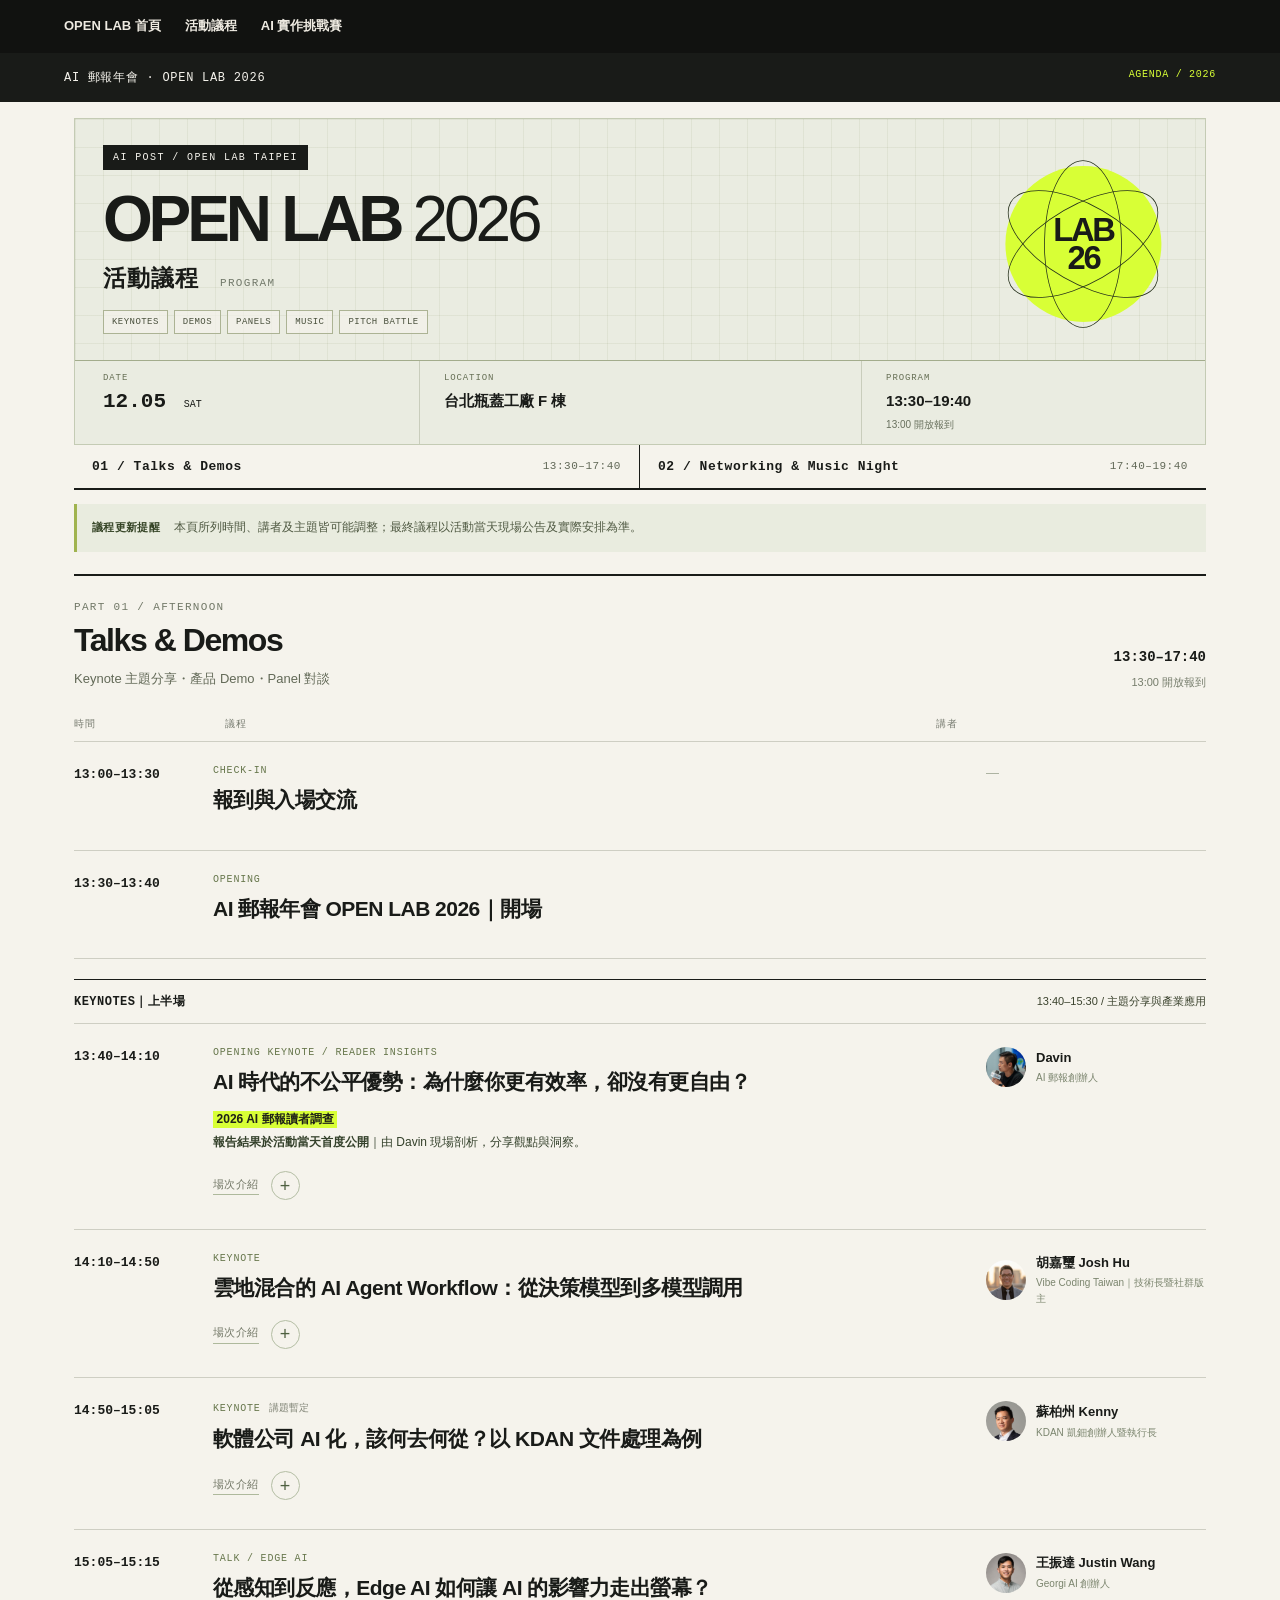
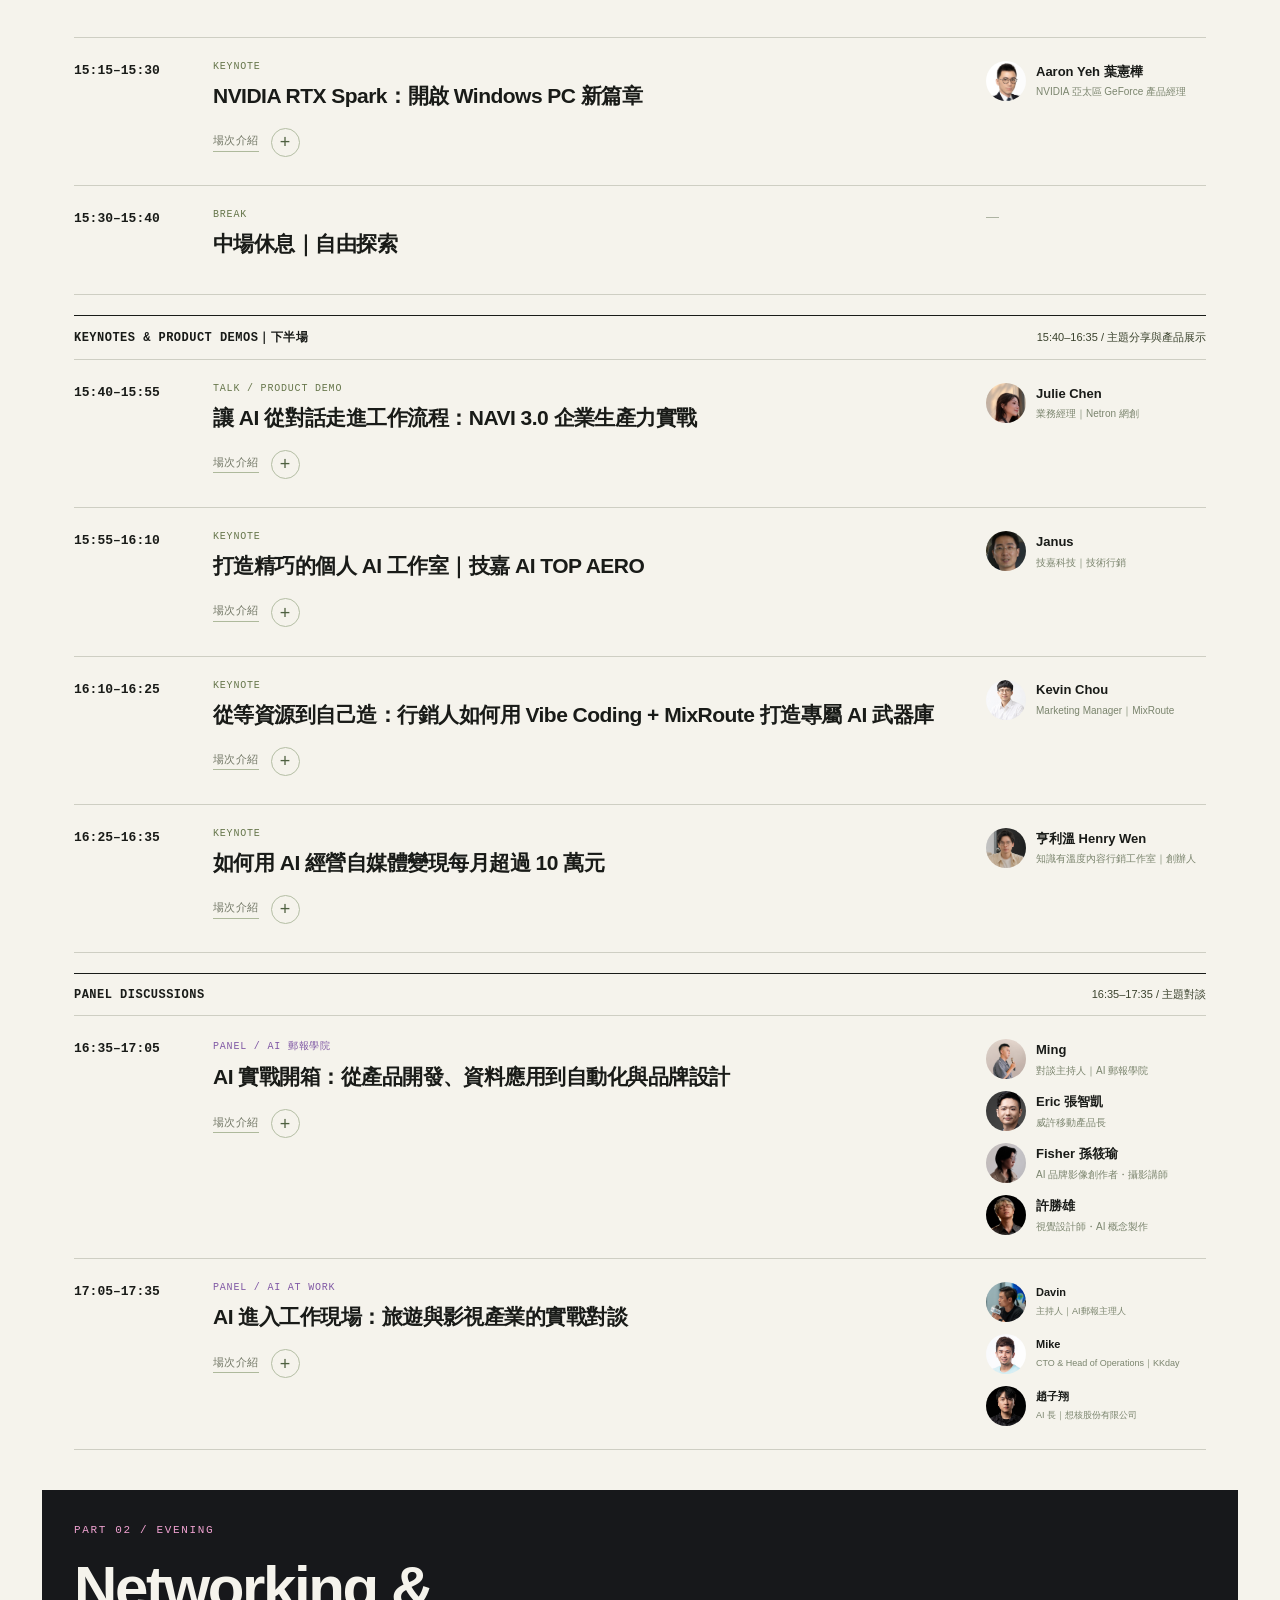
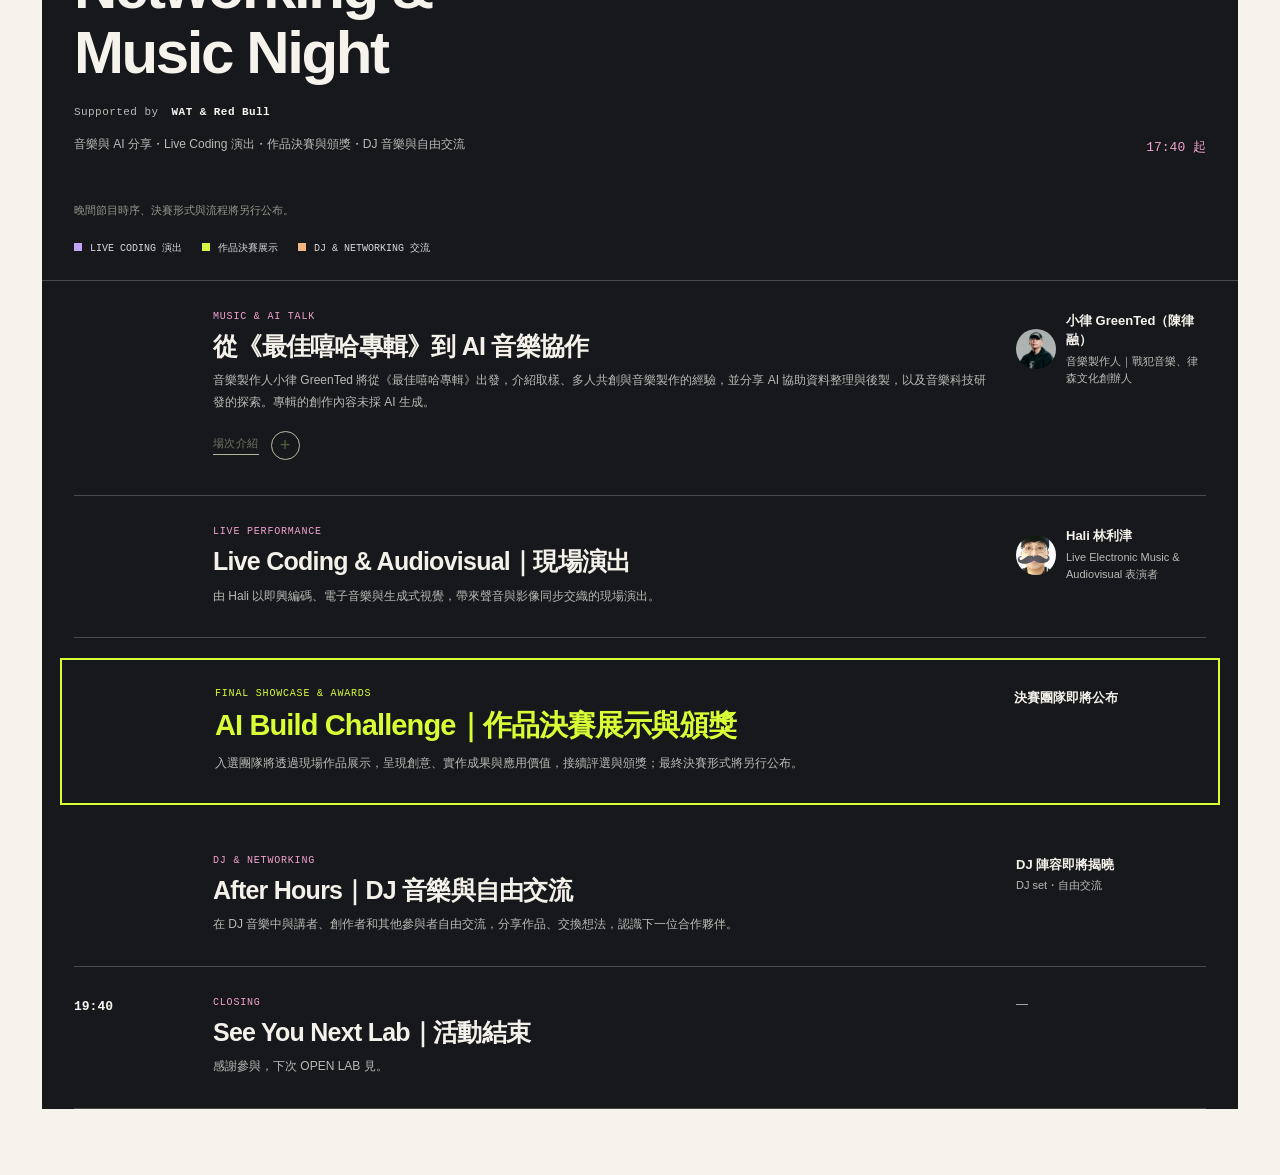
==== commit ffcb9476: "Use AIPost lead title for panel host Davin" ====
--- a/agenda/index.html
+++ b/agenda/index.html
@@ -36,4 +36,4 @@
 .avatar.photo.portrait-ming-academy{background-image:url('assets/ming-academy-20261114.jpg');background-size:cover;background-position:center}
 .avatar.photo.justin-wang{background-image:url('assets/justin-wang-20261114.jpg');background-size:cover;background-position:center}
 .avatar.photo.josh-hu{background-image:url('assets/josh-hu-20261114.jpg');background-size:cover;background-position:center}
-.avatar.photo.kj-host{background-image:url('assets/kj-host-20261116.jpg');background-size:185% auto;background-position:50% 12%}.avatar.photo.aaron-yeh{background-image:url('assets/aaron-yeh-20261116.jpg');background-size:145% auto;background-position:52% 18%}.reader-reveal{font-size:13px;line-height:1.9;margin:0 0 12px;color:#34412b}.reader-reveal mark{background:#d2f267;color:#1d2118;padding:.12em .3em;box-decoration-break:clone;-webkit-box-decoration-break:clone}.reader-reveal strong{font-weight:700}.avatar.photo.eva{background-image:url('assets/eva-20261117.png');background-size:190% auto;background-position:58% 12%}.avatar.photo.kkday-mike{background-image:url('assets/kkday-mike-20261117.jpg');background-size:170% auto;background-position:49% 5%}.night-support{font-size:13px;letter-spacing:.04em;margin:8px 0;color:inherit}.night-support strong{font-weight:700}.night-support{display:flex;align-items:center;flex-wrap:wrap;gap:12px;margin:12px 0}.avatar.photo.julie-chen{background-image:url('/agenda/assets/julie-chen-20261119.png');background-size:220% auto;background-position:62% 50%}.avatar.photo.henry-wen{background-image:url("assets/henry-wen-20261124.png");background-size:cover;background-position:50% 35%}.avatar.photo.zhao-zixiang{background-image:url("assets/zhao-zixiang-20261125.jpg");background-size:cover;background-position:50% 32%}</style><meta property="og:title" content="活動議程｜OPEN LAB 2026"><meta property="og:description" content="從 AI 實戰到創作與交流，探索完整場次、講者與晚間節目。"><meta property="og:type" content="website"><meta property="og:url" content="https://openlab.aiposthub.com/agenda/"><meta property="og:site_name" content="AI 郵報年會 OPEN LAB 2026"><meta property="og:locale" content="zh_TW"><meta property="og:image" content="https://openlab.aiposthub.com/assets/openlab-share-20261125.png"><meta property="og:image:secure_url" content="https://openlab.aiposthub.com/assets/openlab-share-20261125.png"><meta property="og:image:type" content="image/png"><meta property="og:image:width" content="1600"><meta property="og:image:height" content="900"><meta property="og:image:alt" content="AI 郵報年會 OPEN LAB 2026｜12/5 台北瓶蓋工廠｜主題分享、AI 體驗與社群交流"><meta name="twitter:card" content="summary_large_image"><meta name="twitter:title" content="活動議程｜OPEN LAB 2026"><meta name="twitter:description" content="從 AI 實戰到創作與交流，探索完整場次、講者與晚間節目。"><meta name="twitter:image" content="https://openlab.aiposthub.com/assets/openlab-share-20261125.png"><meta name="twitter:image:alt" content="AI 郵報年會 OPEN LAB 2026｜12/5 台北瓶蓋工廠｜主題分享、AI 體驗與社群交流"></head><body><link rel="stylesheet" href="festival.css?v=20261119-greented"><nav class="public-site-nav" aria-label="官網導覽"><a href="/">OPEN LAB 首頁</a><a href="/agenda/">活動議程</a><a href="/challenge/">AI 實作挑戰賽</a></nav><div class="top"><span>AI 郵報年會 · OPEN LAB 2026</span><small>AGENDA / 2026</small></div><main class="wrap"><header class="lab-hero"><div class="hero-main"><span class="eyebrow">AI POST / OPEN LAB TAIPEI</span><h1>OPEN LAB <span>2026</span></h1><p class="agenda-subtitle">&#27963;&#21205;&#35696;&#31243; <span>PROGRAM</span></p><div class="hero-formats"><span>KEYNOTES</span><span>DEMOS</span><span>PANELS</span><span>MUSIC</span><span>PITCH BATTLE</span></div></div><div class="hero-object" aria-hidden="true"><div class="lab-orbit orbit-one"></div><div class="lab-orbit orbit-two"></div><div class="lab-orbit orbit-three"></div><span class="object-center">LAB<br>26</span><span class="object-caption">IDEAS IN MOTION</span></div><div class="hero-info"><div><span class="info-label">DATE</span><strong>12.05 <small>SAT</small></strong></div><div><span class="info-label">LOCATION</span><strong>&#21488;&#21271;&#29942;&#33995;&#24037;&#24288; F &#26847;</strong></div><div><span class="info-label">PROGRAM</span><strong>13:30&#8211;19:40</strong><small>13:00 &#38283;&#25918;&#22577;&#21040;</small></div></div></header><nav class="festival-nav" aria-label="活動分區"><a href="/agenda/#talks">01 / Talks &amp; Demos <small>13:30–17:40</small></a><a href="/agenda/#night-title">02 / Networking &amp; Music Night <small>17:40–19:40</small></a></nav><p class="program-update"><strong>議程更新提醒</strong><span>本頁所列時間、講者及主題皆可能調整；最終議程以活動當天現場公告及實際安排為準。</span></p><div class="program-part" id="talks"><div><span class="part-label">PART 01 / AFTERNOON</span><h2>Talks &amp; Demos</h2><p>Keynote 主題分享・產品 Demo・Panel 對談</p></div><div class="part-hours">13:30–17:40<small>13:00 開放報到</small></div></div><div class="tablehead"><span>時間</span><span>議程</span><span>講者</span></div><section class="agenda-entry"><div class="time">13:00–13:30</div><div class="session-cell"><div class="kind">CHECK-IN</div><h2>報到與入場交流</h2></div><div class="speaker-cell empty-speaker">—</div></section><section class="agenda-entry"><div class="time">13:30–13:40</div><div class="session-cell"><div class="kind">OPENING</div><h2>AI 郵報年會 OPEN LAB 2026｜開場</h2></div><div class="speaker-cell"><div class="people"></div></div></section><div class="agenda-divider session-group"><strong>Keynotes｜上半場</strong><span>13:40–15:30 / 主題分享與產業應用</span></div><section class="agenda-entry"><div class="time">13:40–14:10</div><div class="session-cell"><div class="kind">OPENING KEYNOTE / READER INSIGHTS</div><h2>AI 時代的不公平優勢：為什麼你更有效率，卻沒有更自由？</h2><p class="reader-reveal"><mark><strong>2026 AI 郵報讀者調查</strong></mark><br/><strong>報告結果於活動當天首度公開</strong>｜由 Davin 現場剖析，分享觀點與洞察。</p><details class="session-details"><summary><span class="summary-label">場次介紹</span></summary><p class="session-intro">同樣在用 AI，為什麼有人掌握了工作的主導權，有人卻越做越忙？AI 郵報創辦人 Davin 將分享「AI 不公平優勢」的核心觀點，以及 AI 郵報在內容與社群中的實踐。現場首度公開 2026 AI 郵報讀者調查結果，由 Davin 剖析省時、回報與工作方式之間的落差，分享如何把 AI 帶來的產能轉化為自己的優勢。</p></details></div><div class="speaker-cell"><div class="people"><div class="person"><div aria-label="Davin 真人照片" class="avatar photo portrait-davin" role="img"></div><div><strong>Davin</strong><small>AI 郵報創辦人</small></div></div></div></div></section><section class="agenda-entry"><div class="time">14:10–14:50</div><div class="session-cell"><div class="kind">KEYNOTE</div><h2>雲地混合的 AI Agent Workflow：從決策模型到多模型調用</h2><details class="session-details"><summary><span class="summary-label">場次介紹</span></summary><p class="session-intro">當同一個 AI Agent 要回答問題、生成圖片或製作影音，它怎麼知道該用哪個模型，又該在雲端還是地端執行？胡嘉璽老師將以 Hermes Agent 為例，拆解一套雲地混合的工作流。決策模型先判斷任務類型、難度與模型可能拒答的情況，再搭配 Nemo Switchyard，將任務分派給合適的雲端或地端模型。從文字問答到圖像、音訊與影片生成，看看 Agent Harness 如何把模型選擇、任務分派與實際調用串在一起。</p><div class="discussion-topic"><h3>講者介紹｜胡嘉璽 Josh Hu</h3><ul><li>Vibe Coding Taiwan 社團版主、知名 AI 技術作家</li><li>陽明交大、東吳大學及企業兼任講師</li><li>著作《塞爆 128G GPU 記憶體 NVIDIA DGX Spark 影音圖生成、微調、預訓練 Agent 全面玩透》作者</li></ul></div></details></div><div class="speaker-cell"><div class="people"><div class="person"><div aria-label="胡嘉璽 Josh Hu 講者照片" class="avatar photo josh-hu" role="img"></div><div><strong>胡嘉璽 Josh Hu</strong><small>Vibe Coding Taiwan｜技術長暨社群版主</small></div></div></div></div></section><section class="agenda-entry"><div class="time">14:50–15:05</div><div class="session-cell"><div class="kind">KEYNOTE<span class="proposed">講題暫定</span></div><h2>軟體公司 AI 化，該何去何從？以 KDAN 文件處理為例</h2><details class="session-details"><summary><span class="summary-label">場次介紹</span></summary><p class="session-intro">當 AI 加快軟體開發，軟體公司的價值將如何改變？KDAN 凱鈿創辦人暨執行長蘇柏州 Kenny 將從文件處理領域的實戰經驗出發，分享產品、技術交付與商業模式的轉型選擇，探討哪些既有累積能成為 AI 時代的競爭優勢。</p></details></div><div class="speaker-cell"><div class="people"><div class="person"><div aria-label="蘇柏州 Kenny 真人照片" class="avatar photo kenny" role="img"></div><div><strong>蘇柏州 Kenny</strong><small>KDAN 凱鈿創辦人暨執行長</small></div></div></div></div></section><section class="agenda-entry"><div class="time">15:05–15:15</div><div class="session-cell"><div class="kind">TALK / EDGE AI</div><h2>從感知到反應，Edge AI 如何讓 AI 的影響力走出螢幕？</h2></div><div class="speaker-cell"><div class="people"><div class="person"><div aria-label="王振達 Justin Wang 講者照片" class="avatar photo justin-wang" role="img"></div><div><strong>王振達 Justin Wang</strong><small>Georgi AI 創辦人</small></div></div></div></div></section><section class="agenda-entry"><div class="time">15:15–15:30</div><div class="session-cell"><div class="kind">KEYNOTE</div><h2>NVIDIA RTX Spark：開啟 Windows PC 新篇章</h2><details class="session-details"><summary><span class="summary-label">場次介紹</span></summary><p class="session-intro">以 NVIDIA RTX Spark 為主題，探索 Windows PC 如何整合 AI Agent、AI 開發、內容創作與遊戲體驗。</p></details></div><div class="speaker-cell"><div class="people"><div class="person"><div aria-label="Aaron Yeh 葉憲樺本人照片" class="avatar photo aaron-yeh" role="img"></div><div><strong>Aaron Yeh 葉憲樺</strong><small>NVIDIA 亞太區 GeForce 產品經理</small></div></div></div></div></section><section class="agenda-entry"><div class="time">15:30–15:40</div><div class="session-cell"><div class="kind">BREAK</div><h2>中場休息｜自由探索</h2></div><div class="speaker-cell empty-speaker">—</div></section><div class="agenda-divider session-group"><strong>Keynotes &amp; Product Demos｜下半場</strong><span>15:40–16:35 / 主題分享與產品展示</span></div><section class="agenda-entry julie-keynote"><div class="time">15:40–15:55</div><div class="session-cell"><div class="kind">TALK / PRODUCT DEMO</div><h2>讓 AI 從對話走進工作流程：NAVI 3.0 企業生產力實戰</h2><details class="session-details"><summary><span class="summary-label">場次介紹</span></summary><p class="session-intro">以 NAVI 3.0 企業 AI 生產力平台為主題，介紹多 Agent 協作與工作流程自動化，探索如何把 AI 串進企業日常工作，讓分散的工具與任務形成可持續運作的流程。<br/><a href="https://www.netron.net/tw/services-products/navi3-0/" rel="noopener noreferrer" target="_blank">NAVI 3.0 產品介紹 ↗</a></p></details></div><div class="speaker-cell"><div class="people"><div class="person"><div aria-label="Julie Chen 講者照片" class="avatar photo julie-chen" role="img"></div><div><strong>Julie Chen</strong><small>業務經理｜Netron 網創</small></div></div></div></div></section><section class="agenda-entry janus-keynote"><div class="time">15:55–16:10</div><div class="session-cell"><div class="kind">KEYNOTE</div><h2>打造精巧的個人 AI 工作室｜技嘉 AI TOP AERO</h2><details class="session-details"><summary><span class="summary-label">場次介紹</span></summary><p class="session-intro">隨著地端 AI 走入日常工作，如何在有限的桌面空間兼顧運算效能、用電需求與操作便利性？本場演講將介紹技嘉 AI TOP AERO，分享如何透過精巧的桌上型電腦，在熟悉的 Windows 11 環境中執行 AI 模型，打造個人 AI 工作室。</p></details></div><div class="speaker-cell"><div class="people"><div class="person"><div aria-label="Janus 本人照片" class="avatar photo janus" role="img"></div><div><strong>Janus</strong><small>技嘉科技｜技術行銷</small></div></div></div></div></section><section class="agenda-entry"><div class="time">16:10–16:25</div><div class="session-cell"><div class="kind">KEYNOTE</div><h2>從等資源到自己造：行銷人如何用 Vibe Coding + MixRoute 打造專屬 AI 武器庫</h2><details class="session-details"><summary><span class="summary-label">場次介紹</span></summary><p class="session-intro">行銷需求橫跨文字、影像與多種工作流程，如何不再受限於單一工具或等待技術支援？本次分享將透過 Vibe Coding 搭配 MixRoute，示範行銷人如何從需求出發，打造專屬 AI 工具，將創意轉化為可以使用的工具與實際成品。</p></details></div><div class="speaker-cell"><div class="people"><div class="person"><div aria-label="Kevin Chou 講師照" class="avatar photo kevin" role="img"></div><div><strong>Kevin Chou</strong><small>Marketing Manager｜MixRoute</small></div></div></div></div></section><section class="agenda-entry henry-keynote"><div class="time">16:25–16:35</div><div class="session-cell"><div class="kind">KEYNOTE</div><h2>如何用 AI 經營自媒體變現每月超過 10 萬元</h2><details class="session-details"><summary><span class="summary-label">場次與講者介紹</span></summary><p class="session-intro">分享我用 AI 在自媒體上的 4 個層面的應用</p><div class="discussion-topic"><h3>講者介紹｜亨利溫 Henry Wen</h3><p>亨利溫 Henry Wen 為知識有溫度內容行銷工作室創辦人，長期投入自媒體經營、個人品牌與斜槓職涯教學，透過課程、講座及顧問陪跑，協助創作者與專業工作者規劃內容策略、發展知識產品與多元收入。近年將 AI 應用融入自媒體經營與教學，分享從內容創作到商業變現的實戰經驗。</p></div></details></div><div class="speaker-cell"><div class="people"><div class="person"><div aria-label="亨利溫 Henry Wen 講者照片" class="avatar photo henry-wen" role="img"></div><div><strong>亨利溫 Henry Wen</strong><small>知識有溫度內容行銷工作室｜創辦人</small></div></div></div></div></section><div class="agenda-divider session-group"><strong>Panel Discussions</strong><span>16:35–17:35 / 主題對談</span></div><section class="agenda-entry panel-entry academy-panel"><div class="time">16:35–17:05</div><div class="session-cell"><div class="kind">PANEL / AI 郵報學院</div><h2>AI 實戰開箱：從產品開發、資料應用到自動化與品牌設計</h2><details class="session-details"><summary><span class="summary-label">場次與講師介紹</span></summary><p class="session-intro">AI 如何從一個工具，走進產品、資料、內容與設計的實際工作？由 Ming 主持，串起 Eric 張智凱的產品開發、Fisher 孫筱瑜的品牌影像，以及許勝雄的視覺設計與創意提案。三位講師將以快速介紹與跨領域對談，交流需求拆解、工具分工、流程串接和品質驗收的方法，讓觀眾從不同專業的實戰經驗中，找到適合自己的 AI 應用切入點。</p><div class="academy-bios"><article class="academy-bio"><div class="academy-bio-heading"><div aria-label="Eric 張智凱 講師照片" class="avatar photo eric-jhang" role="img"></div><div><h3>Eric 張智凱</h3><span>威許移動產品長</span></div></div><p>現任威許移動產品長，曾創辦思言科技，打造 LINE CRM SaaS「美業歐巴」，曾任華碩電腦高級工程師。具備軟體開發、產品落地與產業數位轉型經驗，於 AI 郵報學院分享 AI Coding 環境與個人資料庫工作流。</p><p class="academy-focus"><strong>分享切角</strong> 從工作需求出發，建立 AI Coding 環境，將資料收集、整理與追蹤串成可重複使用的工作流程。</p><a href="https://academy.aiposthub.com/p/skill-shot-12-github-vscode-claude-code" rel="noopener noreferrer" target="_blank">學院講師與課程介紹 ↗</a></article><article class="academy-bio"><div class="academy-bio-heading"><div aria-label="Fisher 孫筱瑜 講師照片" class="avatar photo portrait-fisher" role="img"></div><div><h3>Fisher 孫筱瑜</h3><span>AI 品牌影像創作者・攝影講師</span></div></div><p>Fisher Studio 主理人，臺科大建築研究所畢業，跨足攝影、建築空間、視覺設計與 AI 影像製作。擅長結合品牌敘事、視覺美學與 AI 工作流，將創意轉化為商業影像。</p><p class="academy-focus"><strong>分享切角</strong> 先釐清品牌訊息與受眾，再串起腳本、分鏡與 AI 影像，讓生成內容服務品牌溝通。</p><a href="https://academy.aiposthub.com/p/skill-shot-19-ai-brand-ad-workflow" rel="noopener noreferrer" target="_blank">學院講師與課程介紹 ↗</a></article><article class="academy-bio"><div class="academy-bio-heading"><div aria-label="許勝雄 講師照片" class="avatar photo portrait-sheng-hsiung" role="img"></div><div><h3>許勝雄</h3><span>視覺設計師・AI 概念製作</span></div></div><p>具獨立接案與跨領域視覺設計經驗，成立質系制有限公司，參與品牌動畫與空間視覺專案。創作「AI 城市開花計劃」，並於學院分享 AI 生圖、視覺精修與 iPad 創意提案工作流。</p><p class="academy-focus"><strong>分享切角</strong> 從需求整理、生圖與精修，到 3D 概念與提案呈現，讓 AI 生成素材成為可溝通的設計成果。</p><a href="https://academy.aiposthub.com/p/skill-shot-13-ai-ipad-creative-workflow" rel="noopener noreferrer" target="_blank">學院講師與課程介紹 ↗</a></article></div></details></div><div class="speaker-cell"><div class="people"><div class="person"><div aria-label="Ming 講師照片" class="avatar photo portrait-ming-academy" role="img"></div><div><strong>Ming</strong><small>對談主持人｜AI 郵報學院</small></div></div><div class="person"><div aria-label="Eric 張智凱 講師照片" class="avatar photo eric-jhang" role="img"></div><div><strong>Eric 張智凱</strong><small>威許移動產品長</small></div></div><div class="person"><div aria-label="Fisher 孫筱瑜 講師照片" class="avatar photo portrait-fisher" role="img"></div><div><strong>Fisher 孫筱瑜</strong><small>AI 品牌影像創作者・攝影講師</small></div></div><div class="person"><div aria-label="許勝雄 講師照片" class="avatar photo portrait-sheng-hsiung" role="img"></div><div><strong>許勝雄</strong><small>視覺設計師・AI 概念製作</small></div></div></div></div></section><section class="agenda-entry panel-entry"><div class="time">17:05–17:35</div><div class="session-cell"><div class="kind">PANEL / AI AT WORK</div><h2>AI 進入工作現場：旅遊與影視產業的實戰對談</h2><details class="session-details"><summary><span class="summary-label">場次介紹</span></summary><p class="session-intro">由 AI 郵報創辦人 Davin 主持，邀請 KKday 的 Mike 與想核股份有限公司 AI 長趙子翔，從旅遊服務與影視製作的現場經驗出發，聊聊 AI 帶來的改變、導入過程的挑戰，以及團隊如何調整工作方式。趙子翔也將分享面對 AI 對影視產業的衝擊，如何透過 Core studio 回應新的製作需求。</p></details></div><div class="speaker-cell"><div class="people"><div class="person"><div aria-label="Davin 真人照片" class="avatar photo portrait-davin" role="img"></div><div><strong>Davin</strong><small>主持人｜AI郵報創辦人</small></div></div><div class="person"><div aria-label="KKday Mike 公開專訪照片" class="avatar photo kkday-mike" role="img"></div><div><strong>Mike</strong><small>CTO &amp; Head of Operations｜KKday</small></div></div><div class="person"><div aria-label="趙子翔 講者照片" class="avatar photo zhao-zixiang" role="img"></div><div><strong>趙子翔</strong><small>AI 長｜想核股份有限公司</small></div></div></div></div></section><section aria-labelledby="night-title" class="night-program"><div class="night-header"><div><div class="night-kicker">PART 02 / EVENING</div><h2 id="night-title">Networking &amp;<br/>Music Night</h2><p class="night-support">Supported by <strong>WAT &amp; Red Bull</strong></p><p>音樂與 AI 分享・Live Coding 演出・作品決賽與頒獎・DJ 音樂與自由交流</p></div><div class="night-hours">17:40 起</div></div><p class="night-note">晚間節目時序、決賽形式與流程將另行公布。</p><div aria-label="晚間活動類型" class="night-legend"><span style="--accent:#c3a4f4">LIVE CODING 演出</span><span style="--accent:#d0f547">作品決賽展示</span><span style="--accent:#efb47f">DJ &amp; NETWORKING 交流</span></div><section class="agenda-entry greented-talk"><div aria-hidden="true" class="time"></div><div class="session-cell"><div class="kind">MUSIC &amp; AI TALK</div><h2>從《最佳嘻哈專輯》到 AI 音樂協作</h2><p class="session-intro">音樂製作人小律 GreenTed 將從《最佳嘻哈專輯》出發，介紹取樣、多人共創與音樂製作的經驗，並分享 AI 協助資料整理與後製，以及音樂科技研發的探索。專輯的創作內容未採 AI 生成。</p><details class="session-details"><summary><span class="summary-label">講者介紹</span></summary><p class="session-intro">陳律融（GreenTed／小律）為音樂製作人、戰犯音樂與律森文化創辦人，工作橫跨音樂、影像、演唱會與節目製作。製作取樣節目《SampleThis》，著有《躍上主流：創作心流 × 創造主流》，並持續投入音樂教育與 AI 音樂科技研發。2026 年推出《最佳嘻哈專輯》，集結不同世代音樂人，以十一首作品呈現與嘻哈相處的人生歷程。</p><p class="session-intro"><a href="https://rytho.ai/the-best-hip-hop-album" rel="noopener noreferrer" target="_blank">《最佳嘻哈專輯》與製作人介紹 ↗</a></p></details></div><div class="speaker-cell"><div class="people"><div class="person"><div aria-label="小律 GreenTed 陳律融官網宣傳照" class="avatar photo greented" role="img"></div><div><strong>小律 GreenTed（陳律融）</strong><small>音樂製作人｜戰犯音樂、律森文化創辦人</small></div></div></div></div></section><section class="agenda-entry performance"><div aria-hidden="true" class="time"></div><div class="session-cell"><div class="kind">LIVE PERFORMANCE</div><h2>Live Coding &amp; Audiovisual｜現場演出</h2><p class="session-intro">由 Hali 以即興編碼、電子音樂與生成式視覺，帶來聲音與影像同步交織的現場演出。</p></div><div class="speaker-cell"><div class="people"><div class="person"><div aria-label="Hali 林利津本人照片" class="avatar photo hali" role="img"></div><div><strong>Hali 林利津</strong><small>Live Electronic Music &amp; Audiovisual 表演者</small></div></div></div></div></section><section class="agenda-entry battle"><div aria-hidden="true" class="time"></div><div class="session-cell"><div class="kind">FINAL SHOWCASE &amp; AWARDS</div><h2>AI Build Challenge｜作品決賽展示與頒獎</h2><p class="session-intro">入選團隊將透過現場作品展示，呈現創意、實作成果與應用價值，接續評選與頒獎；最終決賽形式將另行公布。</p></div><div class="speaker-cell"><div class="people"><div class="person"><div><strong>決賽團隊即將公布</strong></div></div></div></div></section><section class="agenda-entry social"><div aria-hidden="true" class="time"></div><div class="session-cell"><div class="kind">DJ &amp; NETWORKING</div><h2>After Hours｜DJ 音樂與自由交流</h2><p class="session-intro">在 DJ 音樂中與講者、創作者和其他參與者自由交流，分享作品、交換想法，認識下一位合作夥伴。</p></div><div class="speaker-cell"><div class="people"><div class="person"><div><strong>DJ 陣容即將揭曉</strong><small>DJ set・自由交流</small></div></div></div></div></section><section class="agenda-entry transition"><div class="time">19:40</div><div class="session-cell"><div class="kind">CLOSING</div><h2>See You Next Lab｜活動結束</h2><p class="session-intro">感謝參與，下次 OPEN LAB 見。</p></div><div class="speaker-cell empty-speaker">—</div></section></section></main></body></html>
+.avatar.photo.kj-host{background-image:url('assets/kj-host-20261116.jpg');background-size:185% auto;background-position:50% 12%}.avatar.photo.aaron-yeh{background-image:url('assets/aaron-yeh-20261116.jpg');background-size:145% auto;background-position:52% 18%}.reader-reveal{font-size:13px;line-height:1.9;margin:0 0 12px;color:#34412b}.reader-reveal mark{background:#d2f267;color:#1d2118;padding:.12em .3em;box-decoration-break:clone;-webkit-box-decoration-break:clone}.reader-reveal strong{font-weight:700}.avatar.photo.eva{background-image:url('assets/eva-20261117.png');background-size:190% auto;background-position:58% 12%}.avatar.photo.kkday-mike{background-image:url('assets/kkday-mike-20261117.jpg');background-size:170% auto;background-position:49% 5%}.night-support{font-size:13px;letter-spacing:.04em;margin:8px 0;color:inherit}.night-support strong{font-weight:700}.night-support{display:flex;align-items:center;flex-wrap:wrap;gap:12px;margin:12px 0}.avatar.photo.julie-chen{background-image:url('/agenda/assets/julie-chen-20261119.png');background-size:220% auto;background-position:62% 50%}.avatar.photo.henry-wen{background-image:url("assets/henry-wen-20261124.png");background-size:cover;background-position:50% 35%}.avatar.photo.zhao-zixiang{background-image:url("assets/zhao-zixiang-20261125.jpg");background-size:cover;background-position:50% 32%}</style><meta property="og:title" content="活動議程｜OPEN LAB 2026"><meta property="og:description" content="從 AI 實戰到創作與交流，探索完整場次、講者與晚間節目。"><meta property="og:type" content="website"><meta property="og:url" content="https://openlab.aiposthub.com/agenda/"><meta property="og:site_name" content="AI 郵報年會 OPEN LAB 2026"><meta property="og:locale" content="zh_TW"><meta property="og:image" content="https://openlab.aiposthub.com/assets/openlab-share-20261125.png"><meta property="og:image:secure_url" content="https://openlab.aiposthub.com/assets/openlab-share-20261125.png"><meta property="og:image:type" content="image/png"><meta property="og:image:width" content="1600"><meta property="og:image:height" content="900"><meta property="og:image:alt" content="AI 郵報年會 OPEN LAB 2026｜12/5 台北瓶蓋工廠｜主題分享、AI 體驗與社群交流"><meta name="twitter:card" content="summary_large_image"><meta name="twitter:title" content="活動議程｜OPEN LAB 2026"><meta name="twitter:description" content="從 AI 實戰到創作與交流，探索完整場次、講者與晚間節目。"><meta name="twitter:image" content="https://openlab.aiposthub.com/assets/openlab-share-20261125.png"><meta name="twitter:image:alt" content="AI 郵報年會 OPEN LAB 2026｜12/5 台北瓶蓋工廠｜主題分享、AI 體驗與社群交流"></head><body><link rel="stylesheet" href="festival.css?v=20261119-greented"><nav class="public-site-nav" aria-label="官網導覽"><a href="/">OPEN LAB 首頁</a><a href="/agenda/">活動議程</a><a href="/challenge/">AI 實作挑戰賽</a></nav><div class="top"><span>AI 郵報年會 · OPEN LAB 2026</span><small>AGENDA / 2026</small></div><main class="wrap"><header class="lab-hero"><div class="hero-main"><span class="eyebrow">AI POST / OPEN LAB TAIPEI</span><h1>OPEN LAB <span>2026</span></h1><p class="agenda-subtitle">&#27963;&#21205;&#35696;&#31243; <span>PROGRAM</span></p><div class="hero-formats"><span>KEYNOTES</span><span>DEMOS</span><span>PANELS</span><span>MUSIC</span><span>PITCH BATTLE</span></div></div><div class="hero-object" aria-hidden="true"><div class="lab-orbit orbit-one"></div><div class="lab-orbit orbit-two"></div><div class="lab-orbit orbit-three"></div><span class="object-center">LAB<br>26</span><span class="object-caption">IDEAS IN MOTION</span></div><div class="hero-info"><div><span class="info-label">DATE</span><strong>12.05 <small>SAT</small></strong></div><div><span class="info-label">LOCATION</span><strong>&#21488;&#21271;&#29942;&#33995;&#24037;&#24288; F &#26847;</strong></div><div><span class="info-label">PROGRAM</span><strong>13:30&#8211;19:40</strong><small>13:00 &#38283;&#25918;&#22577;&#21040;</small></div></div></header><nav class="festival-nav" aria-label="活動分區"><a href="/agenda/#talks">01 / Talks &amp; Demos <small>13:30–17:40</small></a><a href="/agenda/#night-title">02 / Networking &amp; Music Night <small>17:40–19:40</small></a></nav><p class="program-update"><strong>議程更新提醒</strong><span>本頁所列時間、講者及主題皆可能調整；最終議程以活動當天現場公告及實際安排為準。</span></p><div class="program-part" id="talks"><div><span class="part-label">PART 01 / AFTERNOON</span><h2>Talks &amp; Demos</h2><p>Keynote 主題分享・產品 Demo・Panel 對談</p></div><div class="part-hours">13:30–17:40<small>13:00 開放報到</small></div></div><div class="tablehead"><span>時間</span><span>議程</span><span>講者</span></div><section class="agenda-entry"><div class="time">13:00–13:30</div><div class="session-cell"><div class="kind">CHECK-IN</div><h2>報到與入場交流</h2></div><div class="speaker-cell empty-speaker">—</div></section><section class="agenda-entry"><div class="time">13:30–13:40</div><div class="session-cell"><div class="kind">OPENING</div><h2>AI 郵報年會 OPEN LAB 2026｜開場</h2></div><div class="speaker-cell"><div class="people"></div></div></section><div class="agenda-divider session-group"><strong>Keynotes｜上半場</strong><span>13:40–15:30 / 主題分享與產業應用</span></div><section class="agenda-entry"><div class="time">13:40–14:10</div><div class="session-cell"><div class="kind">OPENING KEYNOTE / READER INSIGHTS</div><h2>AI 時代的不公平優勢：為什麼你更有效率，卻沒有更自由？</h2><p class="reader-reveal"><mark><strong>2026 AI 郵報讀者調查</strong></mark><br/><strong>報告結果於活動當天首度公開</strong>｜由 Davin 現場剖析，分享觀點與洞察。</p><details class="session-details"><summary><span class="summary-label">場次介紹</span></summary><p class="session-intro">同樣在用 AI，為什麼有人掌握了工作的主導權，有人卻越做越忙？AI 郵報創辦人 Davin 將分享「AI 不公平優勢」的核心觀點，以及 AI 郵報在內容與社群中的實踐。現場首度公開 2026 AI 郵報讀者調查結果，由 Davin 剖析省時、回報與工作方式之間的落差，分享如何把 AI 帶來的產能轉化為自己的優勢。</p></details></div><div class="speaker-cell"><div class="people"><div class="person"><div aria-label="Davin 真人照片" class="avatar photo portrait-davin" role="img"></div><div><strong>Davin</strong><small>AI 郵報創辦人</small></div></div></div></div></section><section class="agenda-entry"><div class="time">14:10–14:50</div><div class="session-cell"><div class="kind">KEYNOTE</div><h2>雲地混合的 AI Agent Workflow：從決策模型到多模型調用</h2><details class="session-details"><summary><span class="summary-label">場次介紹</span></summary><p class="session-intro">當同一個 AI Agent 要回答問題、生成圖片或製作影音，它怎麼知道該用哪個模型，又該在雲端還是地端執行？胡嘉璽老師將以 Hermes Agent 為例，拆解一套雲地混合的工作流。決策模型先判斷任務類型、難度與模型可能拒答的情況，再搭配 Nemo Switchyard，將任務分派給合適的雲端或地端模型。從文字問答到圖像、音訊與影片生成，看看 Agent Harness 如何把模型選擇、任務分派與實際調用串在一起。</p><div class="discussion-topic"><h3>講者介紹｜胡嘉璽 Josh Hu</h3><ul><li>Vibe Coding Taiwan 社團版主、知名 AI 技術作家</li><li>陽明交大、東吳大學及企業兼任講師</li><li>著作《塞爆 128G GPU 記憶體 NVIDIA DGX Spark 影音圖生成、微調、預訓練 Agent 全面玩透》作者</li></ul></div></details></div><div class="speaker-cell"><div class="people"><div class="person"><div aria-label="胡嘉璽 Josh Hu 講者照片" class="avatar photo josh-hu" role="img"></div><div><strong>胡嘉璽 Josh Hu</strong><small>Vibe Coding Taiwan｜技術長暨社群版主</small></div></div></div></div></section><section class="agenda-entry"><div class="time">14:50–15:05</div><div class="session-cell"><div class="kind">KEYNOTE<span class="proposed">講題暫定</span></div><h2>軟體公司 AI 化，該何去何從？以 KDAN 文件處理為例</h2><details class="session-details"><summary><span class="summary-label">場次介紹</span></summary><p class="session-intro">當 AI 加快軟體開發，軟體公司的價值將如何改變？KDAN 凱鈿創辦人暨執行長蘇柏州 Kenny 將從文件處理領域的實戰經驗出發，分享產品、技術交付與商業模式的轉型選擇，探討哪些既有累積能成為 AI 時代的競爭優勢。</p></details></div><div class="speaker-cell"><div class="people"><div class="person"><div aria-label="蘇柏州 Kenny 真人照片" class="avatar photo kenny" role="img"></div><div><strong>蘇柏州 Kenny</strong><small>KDAN 凱鈿創辦人暨執行長</small></div></div></div></div></section><section class="agenda-entry"><div class="time">15:05–15:15</div><div class="session-cell"><div class="kind">TALK / EDGE AI</div><h2>從感知到反應，Edge AI 如何讓 AI 的影響力走出螢幕？</h2></div><div class="speaker-cell"><div class="people"><div class="person"><div aria-label="王振達 Justin Wang 講者照片" class="avatar photo justin-wang" role="img"></div><div><strong>王振達 Justin Wang</strong><small>Georgi AI 創辦人</small></div></div></div></div></section><section class="agenda-entry"><div class="time">15:15–15:30</div><div class="session-cell"><div class="kind">KEYNOTE</div><h2>NVIDIA RTX Spark：開啟 Windows PC 新篇章</h2><details class="session-details"><summary><span class="summary-label">場次介紹</span></summary><p class="session-intro">以 NVIDIA RTX Spark 為主題，探索 Windows PC 如何整合 AI Agent、AI 開發、內容創作與遊戲體驗。</p></details></div><div class="speaker-cell"><div class="people"><div class="person"><div aria-label="Aaron Yeh 葉憲樺本人照片" class="avatar photo aaron-yeh" role="img"></div><div><strong>Aaron Yeh 葉憲樺</strong><small>NVIDIA 亞太區 GeForce 產品經理</small></div></div></div></div></section><section class="agenda-entry"><div class="time">15:30–15:40</div><div class="session-cell"><div class="kind">BREAK</div><h2>中場休息｜自由探索</h2></div><div class="speaker-cell empty-speaker">—</div></section><div class="agenda-divider session-group"><strong>Keynotes &amp; Product Demos｜下半場</strong><span>15:40–16:35 / 主題分享與產品展示</span></div><section class="agenda-entry julie-keynote"><div class="time">15:40–15:55</div><div class="session-cell"><div class="kind">TALK / PRODUCT DEMO</div><h2>讓 AI 從對話走進工作流程：NAVI 3.0 企業生產力實戰</h2><details class="session-details"><summary><span class="summary-label">場次介紹</span></summary><p class="session-intro">以 NAVI 3.0 企業 AI 生產力平台為主題，介紹多 Agent 協作與工作流程自動化，探索如何把 AI 串進企業日常工作，讓分散的工具與任務形成可持續運作的流程。<br/><a href="https://www.netron.net/tw/services-products/navi3-0/" rel="noopener noreferrer" target="_blank">NAVI 3.0 產品介紹 ↗</a></p></details></div><div class="speaker-cell"><div class="people"><div class="person"><div aria-label="Julie Chen 講者照片" class="avatar photo julie-chen" role="img"></div><div><strong>Julie Chen</strong><small>業務經理｜Netron 網創</small></div></div></div></div></section><section class="agenda-entry janus-keynote"><div class="time">15:55–16:10</div><div class="session-cell"><div class="kind">KEYNOTE</div><h2>打造精巧的個人 AI 工作室｜技嘉 AI TOP AERO</h2><details class="session-details"><summary><span class="summary-label">場次介紹</span></summary><p class="session-intro">隨著地端 AI 走入日常工作，如何在有限的桌面空間兼顧運算效能、用電需求與操作便利性？本場演講將介紹技嘉 AI TOP AERO，分享如何透過精巧的桌上型電腦，在熟悉的 Windows 11 環境中執行 AI 模型，打造個人 AI 工作室。</p></details></div><div class="speaker-cell"><div class="people"><div class="person"><div aria-label="Janus 本人照片" class="avatar photo janus" role="img"></div><div><strong>Janus</strong><small>技嘉科技｜技術行銷</small></div></div></div></div></section><section class="agenda-entry"><div class="time">16:10–16:25</div><div class="session-cell"><div class="kind">KEYNOTE</div><h2>從等資源到自己造：行銷人如何用 Vibe Coding + MixRoute 打造專屬 AI 武器庫</h2><details class="session-details"><summary><span class="summary-label">場次介紹</span></summary><p class="session-intro">行銷需求橫跨文字、影像與多種工作流程，如何不再受限於單一工具或等待技術支援？本次分享將透過 Vibe Coding 搭配 MixRoute，示範行銷人如何從需求出發，打造專屬 AI 工具，將創意轉化為可以使用的工具與實際成品。</p></details></div><div class="speaker-cell"><div class="people"><div class="person"><div aria-label="Kevin Chou 講師照" class="avatar photo kevin" role="img"></div><div><strong>Kevin Chou</strong><small>Marketing Manager｜MixRoute</small></div></div></div></div></section><section class="agenda-entry henry-keynote"><div class="time">16:25–16:35</div><div class="session-cell"><div class="kind">KEYNOTE</div><h2>如何用 AI 經營自媒體變現每月超過 10 萬元</h2><details class="session-details"><summary><span class="summary-label">場次與講者介紹</span></summary><p class="session-intro">分享我用 AI 在自媒體上的 4 個層面的應用</p><div class="discussion-topic"><h3>講者介紹｜亨利溫 Henry Wen</h3><p>亨利溫 Henry Wen 為知識有溫度內容行銷工作室創辦人，長期投入自媒體經營、個人品牌與斜槓職涯教學，透過課程、講座及顧問陪跑，協助創作者與專業工作者規劃內容策略、發展知識產品與多元收入。近年將 AI 應用融入自媒體經營與教學，分享從內容創作到商業變現的實戰經驗。</p></div></details></div><div class="speaker-cell"><div class="people"><div class="person"><div aria-label="亨利溫 Henry Wen 講者照片" class="avatar photo henry-wen" role="img"></div><div><strong>亨利溫 Henry Wen</strong><small>知識有溫度內容行銷工作室｜創辦人</small></div></div></div></div></section><div class="agenda-divider session-group"><strong>Panel Discussions</strong><span>16:35–17:35 / 主題對談</span></div><section class="agenda-entry panel-entry academy-panel"><div class="time">16:35–17:05</div><div class="session-cell"><div class="kind">PANEL / AI 郵報學院</div><h2>AI 實戰開箱：從產品開發、資料應用到自動化與品牌設計</h2><details class="session-details"><summary><span class="summary-label">場次與講師介紹</span></summary><p class="session-intro">AI 如何從一個工具，走進產品、資料、內容與設計的實際工作？由 Ming 主持，串起 Eric 張智凱的產品開發、Fisher 孫筱瑜的品牌影像，以及許勝雄的視覺設計與創意提案。三位講師將以快速介紹與跨領域對談，交流需求拆解、工具分工、流程串接和品質驗收的方法，讓觀眾從不同專業的實戰經驗中，找到適合自己的 AI 應用切入點。</p><div class="academy-bios"><article class="academy-bio"><div class="academy-bio-heading"><div aria-label="Eric 張智凱 講師照片" class="avatar photo eric-jhang" role="img"></div><div><h3>Eric 張智凱</h3><span>威許移動產品長</span></div></div><p>現任威許移動產品長，曾創辦思言科技，打造 LINE CRM SaaS「美業歐巴」，曾任華碩電腦高級工程師。具備軟體開發、產品落地與產業數位轉型經驗，於 AI 郵報學院分享 AI Coding 環境與個人資料庫工作流。</p><p class="academy-focus"><strong>分享切角</strong> 從工作需求出發，建立 AI Coding 環境，將資料收集、整理與追蹤串成可重複使用的工作流程。</p><a href="https://academy.aiposthub.com/p/skill-shot-12-github-vscode-claude-code" rel="noopener noreferrer" target="_blank">學院講師與課程介紹 ↗</a></article><article class="academy-bio"><div class="academy-bio-heading"><div aria-label="Fisher 孫筱瑜 講師照片" class="avatar photo portrait-fisher" role="img"></div><div><h3>Fisher 孫筱瑜</h3><span>AI 品牌影像創作者・攝影講師</span></div></div><p>Fisher Studio 主理人，臺科大建築研究所畢業，跨足攝影、建築空間、視覺設計與 AI 影像製作。擅長結合品牌敘事、視覺美學與 AI 工作流，將創意轉化為商業影像。</p><p class="academy-focus"><strong>分享切角</strong> 先釐清品牌訊息與受眾，再串起腳本、分鏡與 AI 影像，讓生成內容服務品牌溝通。</p><a href="https://academy.aiposthub.com/p/skill-shot-19-ai-brand-ad-workflow" rel="noopener noreferrer" target="_blank">學院講師與課程介紹 ↗</a></article><article class="academy-bio"><div class="academy-bio-heading"><div aria-label="許勝雄 講師照片" class="avatar photo portrait-sheng-hsiung" role="img"></div><div><h3>許勝雄</h3><span>視覺設計師・AI 概念製作</span></div></div><p>具獨立接案與跨領域視覺設計經驗，成立質系制有限公司，參與品牌動畫與空間視覺專案。創作「AI 城市開花計劃」，並於學院分享 AI 生圖、視覺精修與 iPad 創意提案工作流。</p><p class="academy-focus"><strong>分享切角</strong> 從需求整理、生圖與精修，到 3D 概念與提案呈現，讓 AI 生成素材成為可溝通的設計成果。</p><a href="https://academy.aiposthub.com/p/skill-shot-13-ai-ipad-creative-workflow" rel="noopener noreferrer" target="_blank">學院講師與課程介紹 ↗</a></article></div></details></div><div class="speaker-cell"><div class="people"><div class="person"><div aria-label="Ming 講師照片" class="avatar photo portrait-ming-academy" role="img"></div><div><strong>Ming</strong><small>對談主持人｜AI 郵報學院</small></div></div><div class="person"><div aria-label="Eric 張智凱 講師照片" class="avatar photo eric-jhang" role="img"></div><div><strong>Eric 張智凱</strong><small>威許移動產品長</small></div></div><div class="person"><div aria-label="Fisher 孫筱瑜 講師照片" class="avatar photo portrait-fisher" role="img"></div><div><strong>Fisher 孫筱瑜</strong><small>AI 品牌影像創作者・攝影講師</small></div></div><div class="person"><div aria-label="許勝雄 講師照片" class="avatar photo portrait-sheng-hsiung" role="img"></div><div><strong>許勝雄</strong><small>視覺設計師・AI 概念製作</small></div></div></div></div></section><section class="agenda-entry panel-entry"><div class="time">17:05–17:35</div><div class="session-cell"><div class="kind">PANEL / AI AT WORK</div><h2>AI 進入工作現場：旅遊與影視產業的實戰對談</h2><details class="session-details"><summary><span class="summary-label">場次介紹</span></summary><p class="session-intro">由 AI郵報主理人 Davin 主持，邀請 KKday 的 Mike 與想核股份有限公司 AI 長趙子翔，從旅遊服務與影視製作的現場經驗出發，聊聊 AI 帶來的改變、導入過程的挑戰，以及團隊如何調整工作方式。趙子翔也將分享面對 AI 對影視產業的衝擊，如何透過 Core studio 回應新的製作需求。</p></details></div><div class="speaker-cell"><div class="people"><div class="person"><div aria-label="Davin 真人照片" class="avatar photo portrait-davin" role="img"></div><div><strong>Davin</strong><small>主持人｜AI郵報主理人</small></div></div><div class="person"><div aria-label="KKday Mike 公開專訪照片" class="avatar photo kkday-mike" role="img"></div><div><strong>Mike</strong><small>CTO &amp; Head of Operations｜KKday</small></div></div><div class="person"><div aria-label="趙子翔 講者照片" class="avatar photo zhao-zixiang" role="img"></div><div><strong>趙子翔</strong><small>AI 長｜想核股份有限公司</small></div></div></div></div></section><section aria-labelledby="night-title" class="night-program"><div class="night-header"><div><div class="night-kicker">PART 02 / EVENING</div><h2 id="night-title">Networking &amp;<br/>Music Night</h2><p class="night-support">Supported by <strong>WAT &amp; Red Bull</strong></p><p>音樂與 AI 分享・Live Coding 演出・作品決賽與頒獎・DJ 音樂與自由交流</p></div><div class="night-hours">17:40 起</div></div><p class="night-note">晚間節目時序、決賽形式與流程將另行公布。</p><div aria-label="晚間活動類型" class="night-legend"><span style="--accent:#c3a4f4">LIVE CODING 演出</span><span style="--accent:#d0f547">作品決賽展示</span><span style="--accent:#efb47f">DJ &amp; NETWORKING 交流</span></div><section class="agenda-entry greented-talk"><div aria-hidden="true" class="time"></div><div class="session-cell"><div class="kind">MUSIC &amp; AI TALK</div><h2>從《最佳嘻哈專輯》到 AI 音樂協作</h2><p class="session-intro">音樂製作人小律 GreenTed 將從《最佳嘻哈專輯》出發，介紹取樣、多人共創與音樂製作的經驗，並分享 AI 協助資料整理與後製，以及音樂科技研發的探索。專輯的創作內容未採 AI 生成。</p><details class="session-details"><summary><span class="summary-label">講者介紹</span></summary><p class="session-intro">陳律融（GreenTed／小律）為音樂製作人、戰犯音樂與律森文化創辦人，工作橫跨音樂、影像、演唱會與節目製作。製作取樣節目《SampleThis》，著有《躍上主流：創作心流 × 創造主流》，並持續投入音樂教育與 AI 音樂科技研發。2026 年推出《最佳嘻哈專輯》，集結不同世代音樂人，以十一首作品呈現與嘻哈相處的人生歷程。</p><p class="session-intro"><a href="https://rytho.ai/the-best-hip-hop-album" rel="noopener noreferrer" target="_blank">《最佳嘻哈專輯》與製作人介紹 ↗</a></p></details></div><div class="speaker-cell"><div class="people"><div class="person"><div aria-label="小律 GreenTed 陳律融官網宣傳照" class="avatar photo greented" role="img"></div><div><strong>小律 GreenTed（陳律融）</strong><small>音樂製作人｜戰犯音樂、律森文化創辦人</small></div></div></div></div></section><section class="agenda-entry performance"><div aria-hidden="true" class="time"></div><div class="session-cell"><div class="kind">LIVE PERFORMANCE</div><h2>Live Coding &amp; Audiovisual｜現場演出</h2><p class="session-intro">由 Hali 以即興編碼、電子音樂與生成式視覺，帶來聲音與影像同步交織的現場演出。</p></div><div class="speaker-cell"><div class="people"><div class="person"><div aria-label="Hali 林利津本人照片" class="avatar photo hali" role="img"></div><div><strong>Hali 林利津</strong><small>Live Electronic Music &amp; Audiovisual 表演者</small></div></div></div></div></section><section class="agenda-entry battle"><div aria-hidden="true" class="time"></div><div class="session-cell"><div class="kind">FINAL SHOWCASE &amp; AWARDS</div><h2>AI Build Challenge｜作品決賽展示與頒獎</h2><p class="session-intro">入選團隊將透過現場作品展示，呈現創意、實作成果與應用價值，接續評選與頒獎；最終決賽形式將另行公布。</p></div><div class="speaker-cell"><div class="people"><div class="person"><div><strong>決賽團隊即將公布</strong></div></div></div></div></section><section class="agenda-entry social"><div aria-hidden="true" class="time"></div><div class="session-cell"><div class="kind">DJ &amp; NETWORKING</div><h2>After Hours｜DJ 音樂與自由交流</h2><p class="session-intro">在 DJ 音樂中與講者、創作者和其他參與者自由交流，分享作品、交換想法，認識下一位合作夥伴。</p></div><div class="speaker-cell"><div class="people"><div class="person"><div><strong>DJ 陣容即將揭曉</strong><small>DJ set・自由交流</small></div></div></div></div></section><section class="agenda-entry transition"><div class="time">19:40</div><div class="session-cell"><div class="kind">CLOSING</div><h2>See You Next Lab｜活動結束</h2><p class="session-intro">感謝參與，下次 OPEN LAB 見。</p></div><div class="speaker-cell empty-speaker">—</div></section></section></main></body></html>
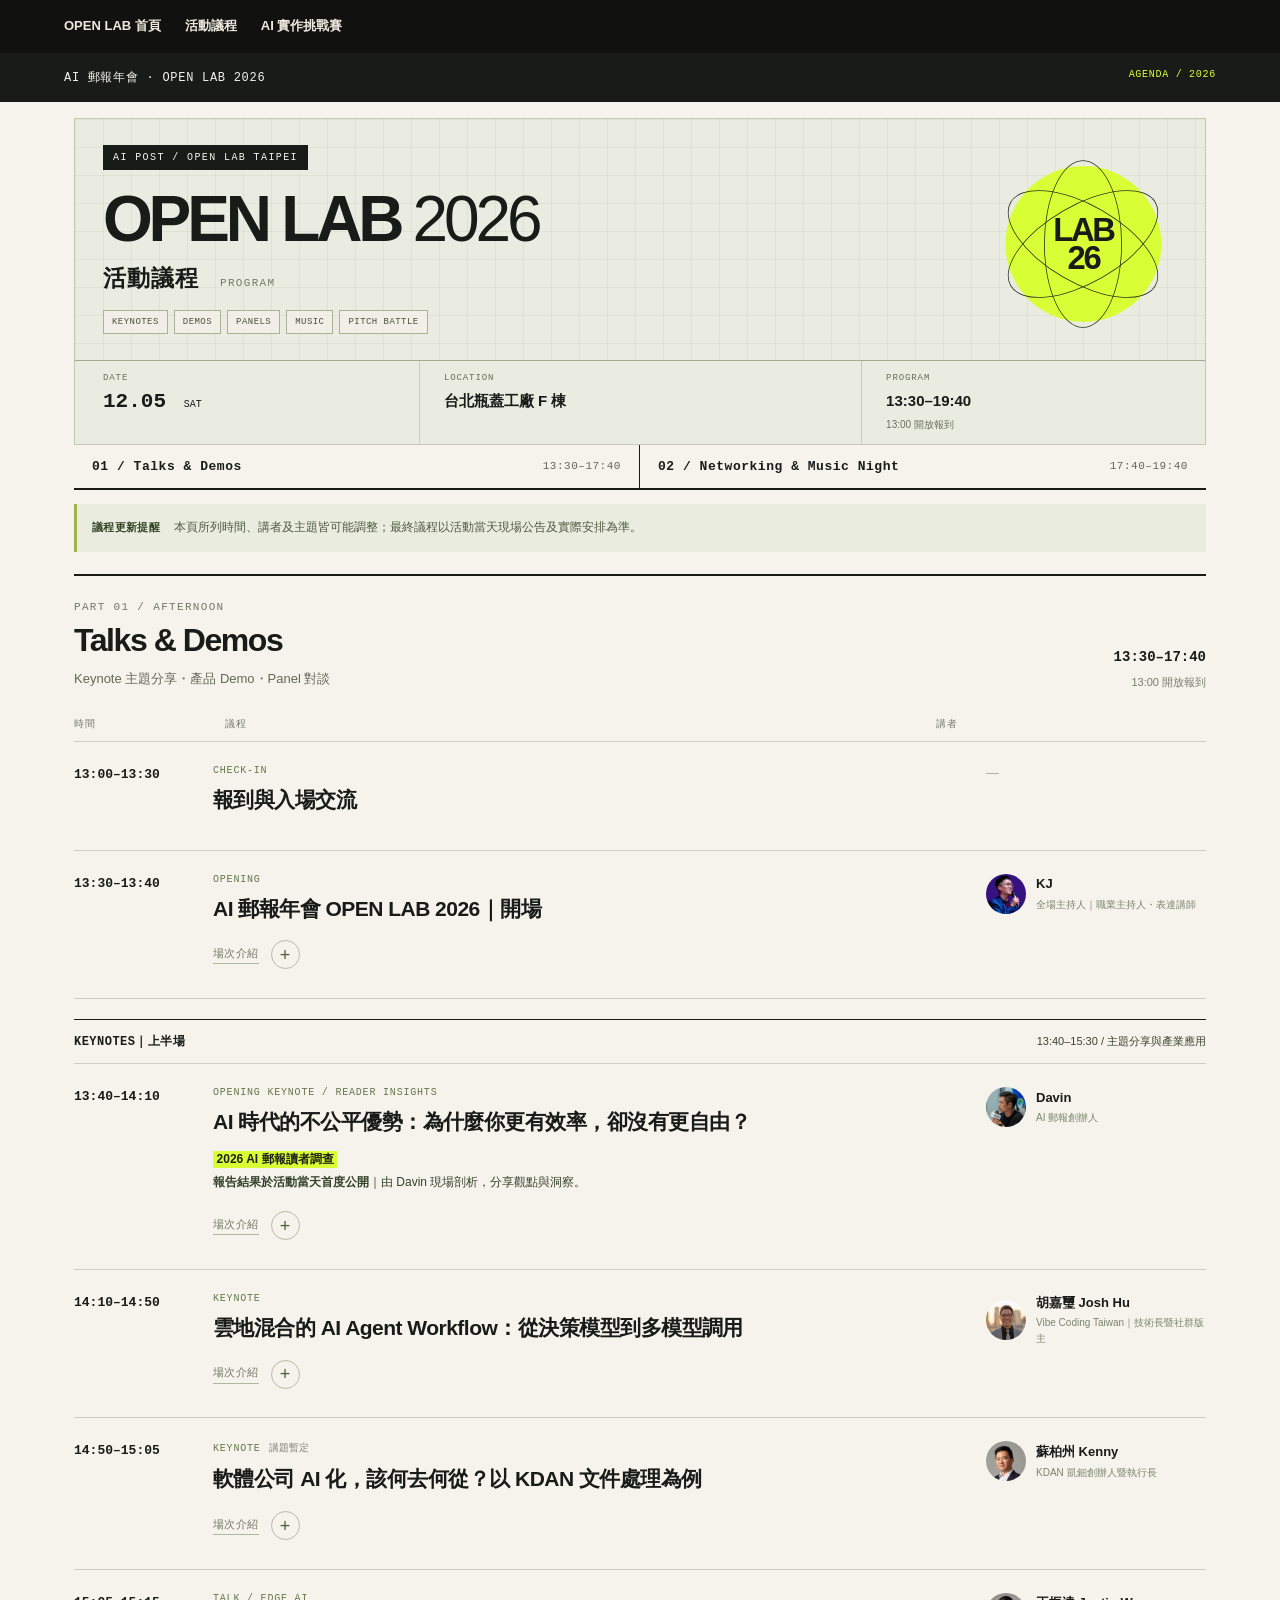
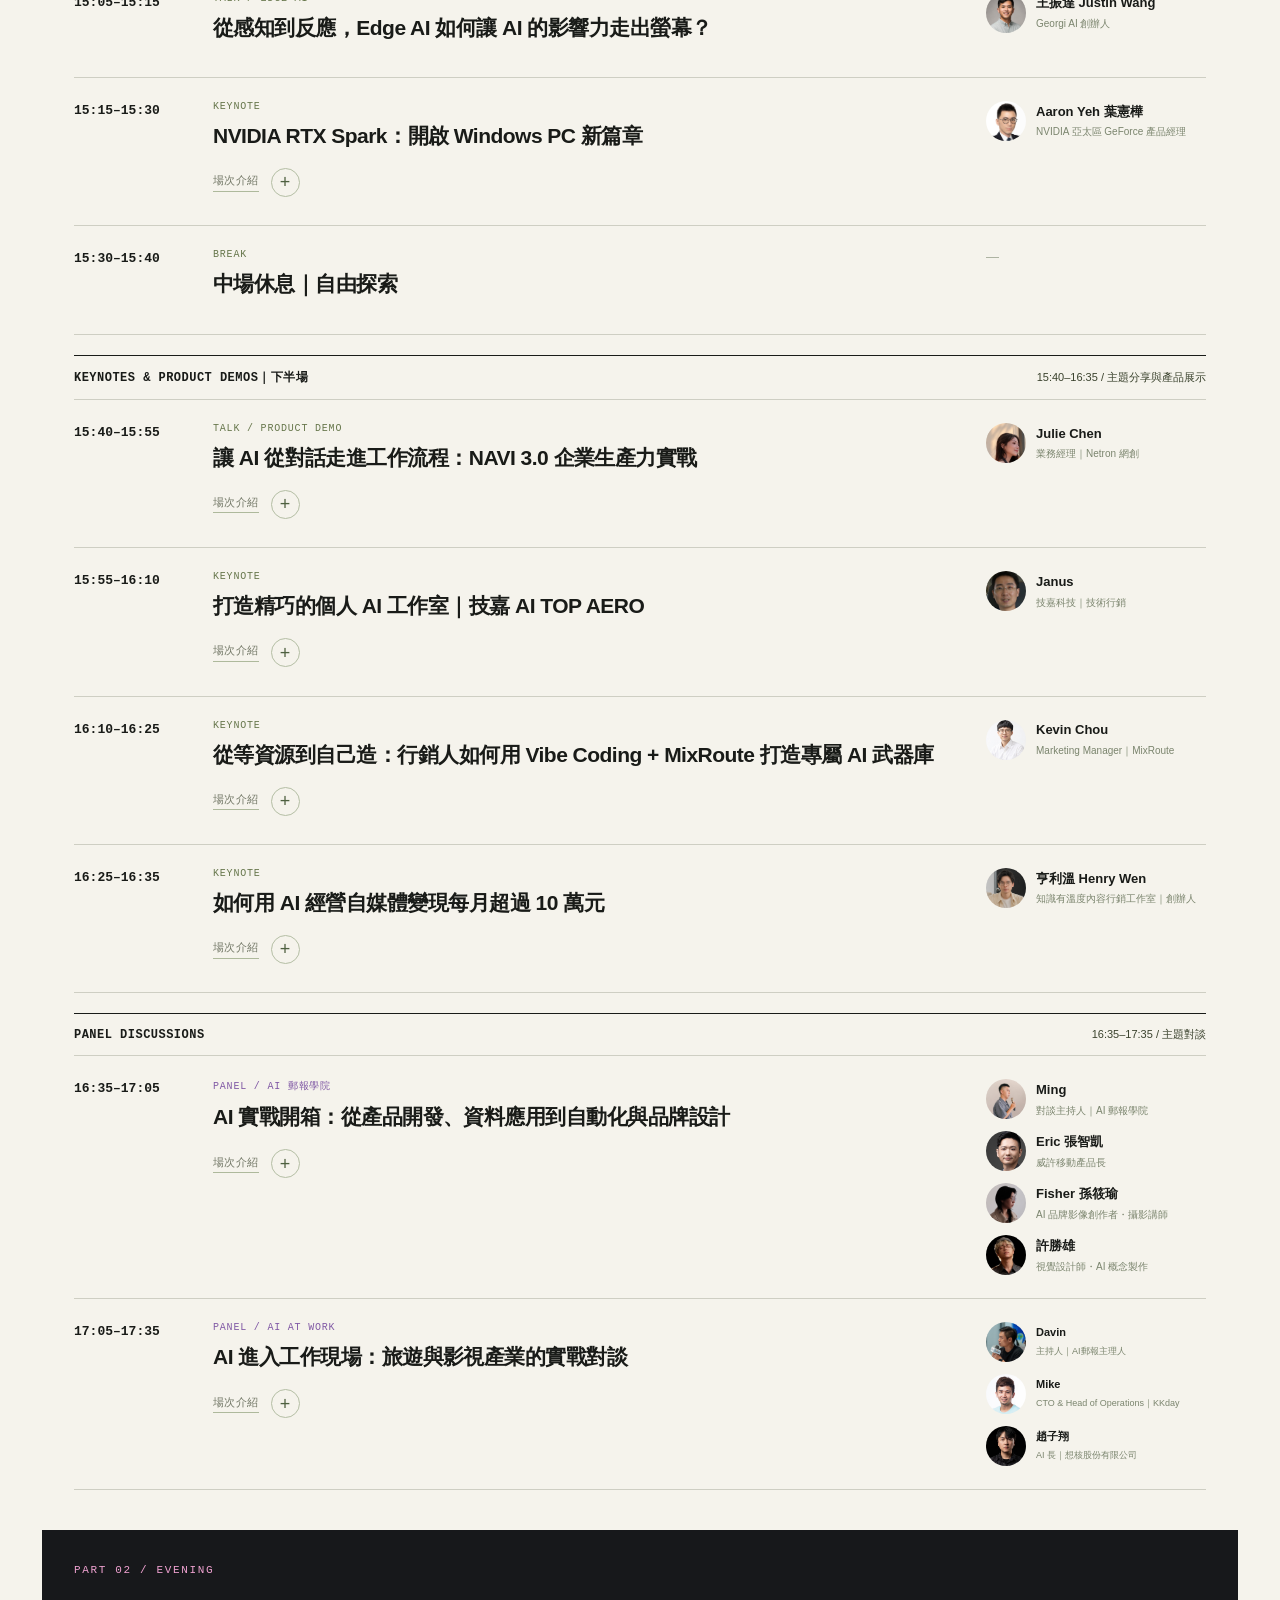
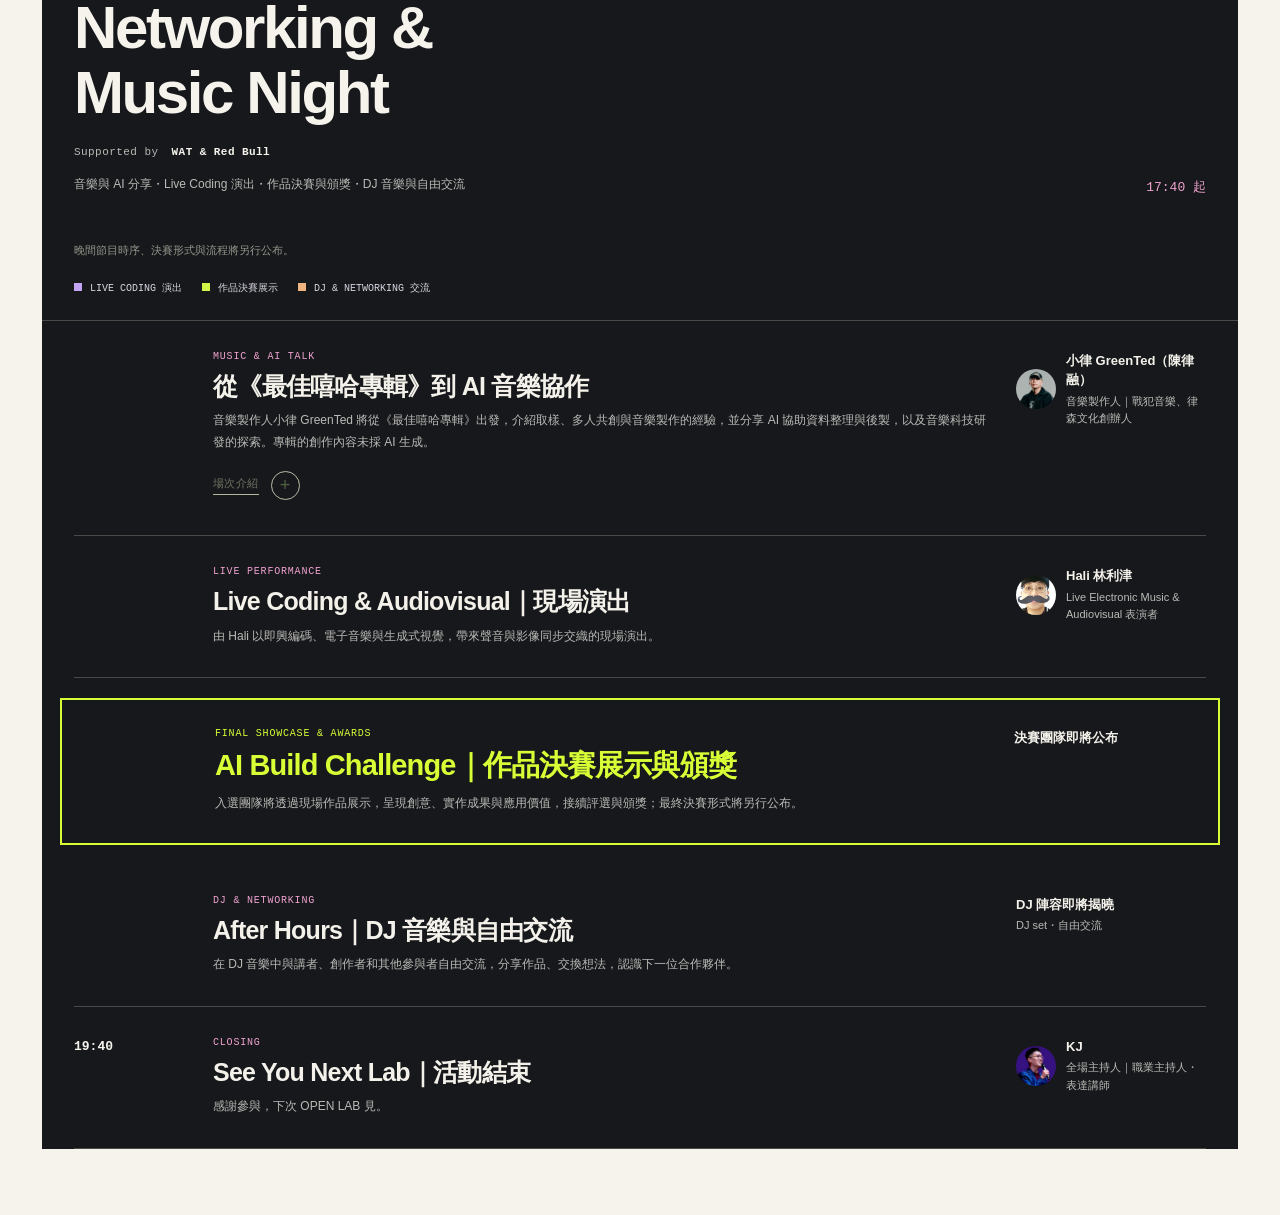
==== commit 3eeaf5a3: "Restore KJ as overall event host with portrait and biography" ====
--- a/agenda/index.html
+++ b/agenda/index.html
@@ -36,4 +36,4 @@
 .avatar.photo.portrait-ming-academy{background-image:url('assets/ming-academy-20261114.jpg');background-size:cover;background-position:center}
 .avatar.photo.justin-wang{background-image:url('assets/justin-wang-20261114.jpg');background-size:cover;background-position:center}
 .avatar.photo.josh-hu{background-image:url('assets/josh-hu-20261114.jpg');background-size:cover;background-position:center}
-.avatar.photo.kj-host{background-image:url('assets/kj-host-20261116.jpg');background-size:185% auto;background-position:50% 12%}.avatar.photo.aaron-yeh{background-image:url('assets/aaron-yeh-20261116.jpg');background-size:145% auto;background-position:52% 18%}.reader-reveal{font-size:13px;line-height:1.9;margin:0 0 12px;color:#34412b}.reader-reveal mark{background:#d2f267;color:#1d2118;padding:.12em .3em;box-decoration-break:clone;-webkit-box-decoration-break:clone}.reader-reveal strong{font-weight:700}.avatar.photo.eva{background-image:url('assets/eva-20261117.png');background-size:190% auto;background-position:58% 12%}.avatar.photo.kkday-mike{background-image:url('assets/kkday-mike-20261117.jpg');background-size:170% auto;background-position:49% 5%}.night-support{font-size:13px;letter-spacing:.04em;margin:8px 0;color:inherit}.night-support strong{font-weight:700}.night-support{display:flex;align-items:center;flex-wrap:wrap;gap:12px;margin:12px 0}.avatar.photo.julie-chen{background-image:url('/agenda/assets/julie-chen-20261119.png');background-size:220% auto;background-position:62% 50%}.avatar.photo.henry-wen{background-image:url("assets/henry-wen-20261124.png");background-size:cover;background-position:50% 35%}.avatar.photo.zhao-zixiang{background-image:url("assets/zhao-zixiang-20261125.jpg");background-size:cover;background-position:50% 32%}</style><meta property="og:title" content="活動議程｜OPEN LAB 2026"><meta property="og:description" content="從 AI 實戰到創作與交流，探索完整場次、講者與晚間節目。"><meta property="og:type" content="website"><meta property="og:url" content="https://openlab.aiposthub.com/agenda/"><meta property="og:site_name" content="AI 郵報年會 OPEN LAB 2026"><meta property="og:locale" content="zh_TW"><meta property="og:image" content="https://openlab.aiposthub.com/assets/openlab-share-20261125.png"><meta property="og:image:secure_url" content="https://openlab.aiposthub.com/assets/openlab-share-20261125.png"><meta property="og:image:type" content="image/png"><meta property="og:image:width" content="1600"><meta property="og:image:height" content="900"><meta property="og:image:alt" content="AI 郵報年會 OPEN LAB 2026｜12/5 台北瓶蓋工廠｜主題分享、AI 體驗與社群交流"><meta name="twitter:card" content="summary_large_image"><meta name="twitter:title" content="活動議程｜OPEN LAB 2026"><meta name="twitter:description" content="從 AI 實戰到創作與交流，探索完整場次、講者與晚間節目。"><meta name="twitter:image" content="https://openlab.aiposthub.com/assets/openlab-share-20261125.png"><meta name="twitter:image:alt" content="AI 郵報年會 OPEN LAB 2026｜12/5 台北瓶蓋工廠｜主題分享、AI 體驗與社群交流"></head><body><link rel="stylesheet" href="festival.css?v=20261119-greented"><nav class="public-site-nav" aria-label="官網導覽"><a href="/">OPEN LAB 首頁</a><a href="/agenda/">活動議程</a><a href="/challenge/">AI 實作挑戰賽</a></nav><div class="top"><span>AI 郵報年會 · OPEN LAB 2026</span><small>AGENDA / 2026</small></div><main class="wrap"><header class="lab-hero"><div class="hero-main"><span class="eyebrow">AI POST / OPEN LAB TAIPEI</span><h1>OPEN LAB <span>2026</span></h1><p class="agenda-subtitle">&#27963;&#21205;&#35696;&#31243; <span>PROGRAM</span></p><div class="hero-formats"><span>KEYNOTES</span><span>DEMOS</span><span>PANELS</span><span>MUSIC</span><span>PITCH BATTLE</span></div></div><div class="hero-object" aria-hidden="true"><div class="lab-orbit orbit-one"></div><div class="lab-orbit orbit-two"></div><div class="lab-orbit orbit-three"></div><span class="object-center">LAB<br>26</span><span class="object-caption">IDEAS IN MOTION</span></div><div class="hero-info"><div><span class="info-label">DATE</span><strong>12.05 <small>SAT</small></strong></div><div><span class="info-label">LOCATION</span><strong>&#21488;&#21271;&#29942;&#33995;&#24037;&#24288; F &#26847;</strong></div><div><span class="info-label">PROGRAM</span><strong>13:30&#8211;19:40</strong><small>13:00 &#38283;&#25918;&#22577;&#21040;</small></div></div></header><nav class="festival-nav" aria-label="活動分區"><a href="/agenda/#talks">01 / Talks &amp; Demos <small>13:30–17:40</small></a><a href="/agenda/#night-title">02 / Networking &amp; Music Night <small>17:40–19:40</small></a></nav><p class="program-update"><strong>議程更新提醒</strong><span>本頁所列時間、講者及主題皆可能調整；最終議程以活動當天現場公告及實際安排為準。</span></p><div class="program-part" id="talks"><div><span class="part-label">PART 01 / AFTERNOON</span><h2>Talks &amp; Demos</h2><p>Keynote 主題分享・產品 Demo・Panel 對談</p></div><div class="part-hours">13:30–17:40<small>13:00 開放報到</small></div></div><div class="tablehead"><span>時間</span><span>議程</span><span>講者</span></div><section class="agenda-entry"><div class="time">13:00–13:30</div><div class="session-cell"><div class="kind">CHECK-IN</div><h2>報到與入場交流</h2></div><div class="speaker-cell empty-speaker">—</div></section><section class="agenda-entry"><div class="time">13:30–13:40</div><div class="session-cell"><div class="kind">OPENING</div><h2>AI 郵報年會 OPEN LAB 2026｜開場</h2></div><div class="speaker-cell"><div class="people"></div></div></section><div class="agenda-divider session-group"><strong>Keynotes｜上半場</strong><span>13:40–15:30 / 主題分享與產業應用</span></div><section class="agenda-entry"><div class="time">13:40–14:10</div><div class="session-cell"><div class="kind">OPENING KEYNOTE / READER INSIGHTS</div><h2>AI 時代的不公平優勢：為什麼你更有效率，卻沒有更自由？</h2><p class="reader-reveal"><mark><strong>2026 AI 郵報讀者調查</strong></mark><br/><strong>報告結果於活動當天首度公開</strong>｜由 Davin 現場剖析，分享觀點與洞察。</p><details class="session-details"><summary><span class="summary-label">場次介紹</span></summary><p class="session-intro">同樣在用 AI，為什麼有人掌握了工作的主導權，有人卻越做越忙？AI 郵報創辦人 Davin 將分享「AI 不公平優勢」的核心觀點，以及 AI 郵報在內容與社群中的實踐。現場首度公開 2026 AI 郵報讀者調查結果，由 Davin 剖析省時、回報與工作方式之間的落差，分享如何把 AI 帶來的產能轉化為自己的優勢。</p></details></div><div class="speaker-cell"><div class="people"><div class="person"><div aria-label="Davin 真人照片" class="avatar photo portrait-davin" role="img"></div><div><strong>Davin</strong><small>AI 郵報創辦人</small></div></div></div></div></section><section class="agenda-entry"><div class="time">14:10–14:50</div><div class="session-cell"><div class="kind">KEYNOTE</div><h2>雲地混合的 AI Agent Workflow：從決策模型到多模型調用</h2><details class="session-details"><summary><span class="summary-label">場次介紹</span></summary><p class="session-intro">當同一個 AI Agent 要回答問題、生成圖片或製作影音，它怎麼知道該用哪個模型，又該在雲端還是地端執行？胡嘉璽老師將以 Hermes Agent 為例，拆解一套雲地混合的工作流。決策模型先判斷任務類型、難度與模型可能拒答的情況，再搭配 Nemo Switchyard，將任務分派給合適的雲端或地端模型。從文字問答到圖像、音訊與影片生成，看看 Agent Harness 如何把模型選擇、任務分派與實際調用串在一起。</p><div class="discussion-topic"><h3>講者介紹｜胡嘉璽 Josh Hu</h3><ul><li>Vibe Coding Taiwan 社團版主、知名 AI 技術作家</li><li>陽明交大、東吳大學及企業兼任講師</li><li>著作《塞爆 128G GPU 記憶體 NVIDIA DGX Spark 影音圖生成、微調、預訓練 Agent 全面玩透》作者</li></ul></div></details></div><div class="speaker-cell"><div class="people"><div class="person"><div aria-label="胡嘉璽 Josh Hu 講者照片" class="avatar photo josh-hu" role="img"></div><div><strong>胡嘉璽 Josh Hu</strong><small>Vibe Coding Taiwan｜技術長暨社群版主</small></div></div></div></div></section><section class="agenda-entry"><div class="time">14:50–15:05</div><div class="session-cell"><div class="kind">KEYNOTE<span class="proposed">講題暫定</span></div><h2>軟體公司 AI 化，該何去何從？以 KDAN 文件處理為例</h2><details class="session-details"><summary><span class="summary-label">場次介紹</span></summary><p class="session-intro">當 AI 加快軟體開發，軟體公司的價值將如何改變？KDAN 凱鈿創辦人暨執行長蘇柏州 Kenny 將從文件處理領域的實戰經驗出發，分享產品、技術交付與商業模式的轉型選擇，探討哪些既有累積能成為 AI 時代的競爭優勢。</p></details></div><div class="speaker-cell"><div class="people"><div class="person"><div aria-label="蘇柏州 Kenny 真人照片" class="avatar photo kenny" role="img"></div><div><strong>蘇柏州 Kenny</strong><small>KDAN 凱鈿創辦人暨執行長</small></div></div></div></div></section><section class="agenda-entry"><div class="time">15:05–15:15</div><div class="session-cell"><div class="kind">TALK / EDGE AI</div><h2>從感知到反應，Edge AI 如何讓 AI 的影響力走出螢幕？</h2></div><div class="speaker-cell"><div class="people"><div class="person"><div aria-label="王振達 Justin Wang 講者照片" class="avatar photo justin-wang" role="img"></div><div><strong>王振達 Justin Wang</strong><small>Georgi AI 創辦人</small></div></div></div></div></section><section class="agenda-entry"><div class="time">15:15–15:30</div><div class="session-cell"><div class="kind">KEYNOTE</div><h2>NVIDIA RTX Spark：開啟 Windows PC 新篇章</h2><details class="session-details"><summary><span class="summary-label">場次介紹</span></summary><p class="session-intro">以 NVIDIA RTX Spark 為主題，探索 Windows PC 如何整合 AI Agent、AI 開發、內容創作與遊戲體驗。</p></details></div><div class="speaker-cell"><div class="people"><div class="person"><div aria-label="Aaron Yeh 葉憲樺本人照片" class="avatar photo aaron-yeh" role="img"></div><div><strong>Aaron Yeh 葉憲樺</strong><small>NVIDIA 亞太區 GeForce 產品經理</small></div></div></div></div></section><section class="agenda-entry"><div class="time">15:30–15:40</div><div class="session-cell"><div class="kind">BREAK</div><h2>中場休息｜自由探索</h2></div><div class="speaker-cell empty-speaker">—</div></section><div class="agenda-divider session-group"><strong>Keynotes &amp; Product Demos｜下半場</strong><span>15:40–16:35 / 主題分享與產品展示</span></div><section class="agenda-entry julie-keynote"><div class="time">15:40–15:55</div><div class="session-cell"><div class="kind">TALK / PRODUCT DEMO</div><h2>讓 AI 從對話走進工作流程：NAVI 3.0 企業生產力實戰</h2><details class="session-details"><summary><span class="summary-label">場次介紹</span></summary><p class="session-intro">以 NAVI 3.0 企業 AI 生產力平台為主題，介紹多 Agent 協作與工作流程自動化，探索如何把 AI 串進企業日常工作，讓分散的工具與任務形成可持續運作的流程。<br/><a href="https://www.netron.net/tw/services-products/navi3-0/" rel="noopener noreferrer" target="_blank">NAVI 3.0 產品介紹 ↗</a></p></details></div><div class="speaker-cell"><div class="people"><div class="person"><div aria-label="Julie Chen 講者照片" class="avatar photo julie-chen" role="img"></div><div><strong>Julie Chen</strong><small>業務經理｜Netron 網創</small></div></div></div></div></section><section class="agenda-entry janus-keynote"><div class="time">15:55–16:10</div><div class="session-cell"><div class="kind">KEYNOTE</div><h2>打造精巧的個人 AI 工作室｜技嘉 AI TOP AERO</h2><details class="session-details"><summary><span class="summary-label">場次介紹</span></summary><p class="session-intro">隨著地端 AI 走入日常工作，如何在有限的桌面空間兼顧運算效能、用電需求與操作便利性？本場演講將介紹技嘉 AI TOP AERO，分享如何透過精巧的桌上型電腦，在熟悉的 Windows 11 環境中執行 AI 模型，打造個人 AI 工作室。</p></details></div><div class="speaker-cell"><div class="people"><div class="person"><div aria-label="Janus 本人照片" class="avatar photo janus" role="img"></div><div><strong>Janus</strong><small>技嘉科技｜技術行銷</small></div></div></div></div></section><section class="agenda-entry"><div class="time">16:10–16:25</div><div class="session-cell"><div class="kind">KEYNOTE</div><h2>從等資源到自己造：行銷人如何用 Vibe Coding + MixRoute 打造專屬 AI 武器庫</h2><details class="session-details"><summary><span class="summary-label">場次介紹</span></summary><p class="session-intro">行銷需求橫跨文字、影像與多種工作流程，如何不再受限於單一工具或等待技術支援？本次分享將透過 Vibe Coding 搭配 MixRoute，示範行銷人如何從需求出發，打造專屬 AI 工具，將創意轉化為可以使用的工具與實際成品。</p></details></div><div class="speaker-cell"><div class="people"><div class="person"><div aria-label="Kevin Chou 講師照" class="avatar photo kevin" role="img"></div><div><strong>Kevin Chou</strong><small>Marketing Manager｜MixRoute</small></div></div></div></div></section><section class="agenda-entry henry-keynote"><div class="time">16:25–16:35</div><div class="session-cell"><div class="kind">KEYNOTE</div><h2>如何用 AI 經營自媒體變現每月超過 10 萬元</h2><details class="session-details"><summary><span class="summary-label">場次與講者介紹</span></summary><p class="session-intro">分享我用 AI 在自媒體上的 4 個層面的應用</p><div class="discussion-topic"><h3>講者介紹｜亨利溫 Henry Wen</h3><p>亨利溫 Henry Wen 為知識有溫度內容行銷工作室創辦人，長期投入自媒體經營、個人品牌與斜槓職涯教學，透過課程、講座及顧問陪跑，協助創作者與專業工作者規劃內容策略、發展知識產品與多元收入。近年將 AI 應用融入自媒體經營與教學，分享從內容創作到商業變現的實戰經驗。</p></div></details></div><div class="speaker-cell"><div class="people"><div class="person"><div aria-label="亨利溫 Henry Wen 講者照片" class="avatar photo henry-wen" role="img"></div><div><strong>亨利溫 Henry Wen</strong><small>知識有溫度內容行銷工作室｜創辦人</small></div></div></div></div></section><div class="agenda-divider session-group"><strong>Panel Discussions</strong><span>16:35–17:35 / 主題對談</span></div><section class="agenda-entry panel-entry academy-panel"><div class="time">16:35–17:05</div><div class="session-cell"><div class="kind">PANEL / AI 郵報學院</div><h2>AI 實戰開箱：從產品開發、資料應用到自動化與品牌設計</h2><details class="session-details"><summary><span class="summary-label">場次與講師介紹</span></summary><p class="session-intro">AI 如何從一個工具，走進產品、資料、內容與設計的實際工作？由 Ming 主持，串起 Eric 張智凱的產品開發、Fisher 孫筱瑜的品牌影像，以及許勝雄的視覺設計與創意提案。三位講師將以快速介紹與跨領域對談，交流需求拆解、工具分工、流程串接和品質驗收的方法，讓觀眾從不同專業的實戰經驗中，找到適合自己的 AI 應用切入點。</p><div class="academy-bios"><article class="academy-bio"><div class="academy-bio-heading"><div aria-label="Eric 張智凱 講師照片" class="avatar photo eric-jhang" role="img"></div><div><h3>Eric 張智凱</h3><span>威許移動產品長</span></div></div><p>現任威許移動產品長，曾創辦思言科技，打造 LINE CRM SaaS「美業歐巴」，曾任華碩電腦高級工程師。具備軟體開發、產品落地與產業數位轉型經驗，於 AI 郵報學院分享 AI Coding 環境與個人資料庫工作流。</p><p class="academy-focus"><strong>分享切角</strong> 從工作需求出發，建立 AI Coding 環境，將資料收集、整理與追蹤串成可重複使用的工作流程。</p><a href="https://academy.aiposthub.com/p/skill-shot-12-github-vscode-claude-code" rel="noopener noreferrer" target="_blank">學院講師與課程介紹 ↗</a></article><article class="academy-bio"><div class="academy-bio-heading"><div aria-label="Fisher 孫筱瑜 講師照片" class="avatar photo portrait-fisher" role="img"></div><div><h3>Fisher 孫筱瑜</h3><span>AI 品牌影像創作者・攝影講師</span></div></div><p>Fisher Studio 主理人，臺科大建築研究所畢業，跨足攝影、建築空間、視覺設計與 AI 影像製作。擅長結合品牌敘事、視覺美學與 AI 工作流，將創意轉化為商業影像。</p><p class="academy-focus"><strong>分享切角</strong> 先釐清品牌訊息與受眾，再串起腳本、分鏡與 AI 影像，讓生成內容服務品牌溝通。</p><a href="https://academy.aiposthub.com/p/skill-shot-19-ai-brand-ad-workflow" rel="noopener noreferrer" target="_blank">學院講師與課程介紹 ↗</a></article><article class="academy-bio"><div class="academy-bio-heading"><div aria-label="許勝雄 講師照片" class="avatar photo portrait-sheng-hsiung" role="img"></div><div><h3>許勝雄</h3><span>視覺設計師・AI 概念製作</span></div></div><p>具獨立接案與跨領域視覺設計經驗，成立質系制有限公司，參與品牌動畫與空間視覺專案。創作「AI 城市開花計劃」，並於學院分享 AI 生圖、視覺精修與 iPad 創意提案工作流。</p><p class="academy-focus"><strong>分享切角</strong> 從需求整理、生圖與精修，到 3D 概念與提案呈現，讓 AI 生成素材成為可溝通的設計成果。</p><a href="https://academy.aiposthub.com/p/skill-shot-13-ai-ipad-creative-workflow" rel="noopener noreferrer" target="_blank">學院講師與課程介紹 ↗</a></article></div></details></div><div class="speaker-cell"><div class="people"><div class="person"><div aria-label="Ming 講師照片" class="avatar photo portrait-ming-academy" role="img"></div><div><strong>Ming</strong><small>對談主持人｜AI 郵報學院</small></div></div><div class="person"><div aria-label="Eric 張智凱 講師照片" class="avatar photo eric-jhang" role="img"></div><div><strong>Eric 張智凱</strong><small>威許移動產品長</small></div></div><div class="person"><div aria-label="Fisher 孫筱瑜 講師照片" class="avatar photo portrait-fisher" role="img"></div><div><strong>Fisher 孫筱瑜</strong><small>AI 品牌影像創作者・攝影講師</small></div></div><div class="person"><div aria-label="許勝雄 講師照片" class="avatar photo portrait-sheng-hsiung" role="img"></div><div><strong>許勝雄</strong><small>視覺設計師・AI 概念製作</small></div></div></div></div></section><section class="agenda-entry panel-entry"><div class="time">17:05–17:35</div><div class="session-cell"><div class="kind">PANEL / AI AT WORK</div><h2>AI 進入工作現場：旅遊與影視產業的實戰對談</h2><details class="session-details"><summary><span class="summary-label">場次介紹</span></summary><p class="session-intro">由 AI郵報主理人 Davin 主持，邀請 KKday 的 Mike 與想核股份有限公司 AI 長趙子翔，從旅遊服務與影視製作的現場經驗出發，聊聊 AI 帶來的改變、導入過程的挑戰，以及團隊如何調整工作方式。趙子翔也將分享面對 AI 對影視產業的衝擊，如何透過 Core studio 回應新的製作需求。</p></details></div><div class="speaker-cell"><div class="people"><div class="person"><div aria-label="Davin 真人照片" class="avatar photo portrait-davin" role="img"></div><div><strong>Davin</strong><small>主持人｜AI郵報主理人</small></div></div><div class="person"><div aria-label="KKday Mike 公開專訪照片" class="avatar photo kkday-mike" role="img"></div><div><strong>Mike</strong><small>CTO &amp; Head of Operations｜KKday</small></div></div><div class="person"><div aria-label="趙子翔 講者照片" class="avatar photo zhao-zixiang" role="img"></div><div><strong>趙子翔</strong><small>AI 長｜想核股份有限公司</small></div></div></div></div></section><section aria-labelledby="night-title" class="night-program"><div class="night-header"><div><div class="night-kicker">PART 02 / EVENING</div><h2 id="night-title">Networking &amp;<br/>Music Night</h2><p class="night-support">Supported by <strong>WAT &amp; Red Bull</strong></p><p>音樂與 AI 分享・Live Coding 演出・作品決賽與頒獎・DJ 音樂與自由交流</p></div><div class="night-hours">17:40 起</div></div><p class="night-note">晚間節目時序、決賽形式與流程將另行公布。</p><div aria-label="晚間活動類型" class="night-legend"><span style="--accent:#c3a4f4">LIVE CODING 演出</span><span style="--accent:#d0f547">作品決賽展示</span><span style="--accent:#efb47f">DJ &amp; NETWORKING 交流</span></div><section class="agenda-entry greented-talk"><div aria-hidden="true" class="time"></div><div class="session-cell"><div class="kind">MUSIC &amp; AI TALK</div><h2>從《最佳嘻哈專輯》到 AI 音樂協作</h2><p class="session-intro">音樂製作人小律 GreenTed 將從《最佳嘻哈專輯》出發，介紹取樣、多人共創與音樂製作的經驗，並分享 AI 協助資料整理與後製，以及音樂科技研發的探索。專輯的創作內容未採 AI 生成。</p><details class="session-details"><summary><span class="summary-label">講者介紹</span></summary><p class="session-intro">陳律融（GreenTed／小律）為音樂製作人、戰犯音樂與律森文化創辦人，工作橫跨音樂、影像、演唱會與節目製作。製作取樣節目《SampleThis》，著有《躍上主流：創作心流 × 創造主流》，並持續投入音樂教育與 AI 音樂科技研發。2026 年推出《最佳嘻哈專輯》，集結不同世代音樂人，以十一首作品呈現與嘻哈相處的人生歷程。</p><p class="session-intro"><a href="https://rytho.ai/the-best-hip-hop-album" rel="noopener noreferrer" target="_blank">《最佳嘻哈專輯》與製作人介紹 ↗</a></p></details></div><div class="speaker-cell"><div class="people"><div class="person"><div aria-label="小律 GreenTed 陳律融官網宣傳照" class="avatar photo greented" role="img"></div><div><strong>小律 GreenTed（陳律融）</strong><small>音樂製作人｜戰犯音樂、律森文化創辦人</small></div></div></div></div></section><section class="agenda-entry performance"><div aria-hidden="true" class="time"></div><div class="session-cell"><div class="kind">LIVE PERFORMANCE</div><h2>Live Coding &amp; Audiovisual｜現場演出</h2><p class="session-intro">由 Hali 以即興編碼、電子音樂與生成式視覺，帶來聲音與影像同步交織的現場演出。</p></div><div class="speaker-cell"><div class="people"><div class="person"><div aria-label="Hali 林利津本人照片" class="avatar photo hali" role="img"></div><div><strong>Hali 林利津</strong><small>Live Electronic Music &amp; Audiovisual 表演者</small></div></div></div></div></section><section class="agenda-entry battle"><div aria-hidden="true" class="time"></div><div class="session-cell"><div class="kind">FINAL SHOWCASE &amp; AWARDS</div><h2>AI Build Challenge｜作品決賽展示與頒獎</h2><p class="session-intro">入選團隊將透過現場作品展示，呈現創意、實作成果與應用價值，接續評選與頒獎；最終決賽形式將另行公布。</p></div><div class="speaker-cell"><div class="people"><div class="person"><div><strong>決賽團隊即將公布</strong></div></div></div></div></section><section class="agenda-entry social"><div aria-hidden="true" class="time"></div><div class="session-cell"><div class="kind">DJ &amp; NETWORKING</div><h2>After Hours｜DJ 音樂與自由交流</h2><p class="session-intro">在 DJ 音樂中與講者、創作者和其他參與者自由交流，分享作品、交換想法，認識下一位合作夥伴。</p></div><div class="speaker-cell"><div class="people"><div class="person"><div><strong>DJ 陣容即將揭曉</strong><small>DJ set・自由交流</small></div></div></div></div></section><section class="agenda-entry transition"><div class="time">19:40</div><div class="session-cell"><div class="kind">CLOSING</div><h2>See You Next Lab｜活動結束</h2><p class="session-intro">感謝參與，下次 OPEN LAB 見。</p></div><div class="speaker-cell empty-speaker">—</div></section></section></main></body></html>
+.avatar.photo.kj-host{background-image:url('assets/kj-host-20261116.jpg');background-size:185% auto;background-position:50% 12%}.avatar.photo.aaron-yeh{background-image:url('assets/aaron-yeh-20261116.jpg');background-size:145% auto;background-position:52% 18%}.reader-reveal{font-size:13px;line-height:1.9;margin:0 0 12px;color:#34412b}.reader-reveal mark{background:#d2f267;color:#1d2118;padding:.12em .3em;box-decoration-break:clone;-webkit-box-decoration-break:clone}.reader-reveal strong{font-weight:700}.avatar.photo.eva{background-image:url('assets/eva-20261117.png');background-size:190% auto;background-position:58% 12%}.avatar.photo.kkday-mike{background-image:url('assets/kkday-mike-20261117.jpg');background-size:170% auto;background-position:49% 5%}.night-support{font-size:13px;letter-spacing:.04em;margin:8px 0;color:inherit}.night-support strong{font-weight:700}.night-support{display:flex;align-items:center;flex-wrap:wrap;gap:12px;margin:12px 0}.avatar.photo.julie-chen{background-image:url('/agenda/assets/julie-chen-20261119.png');background-size:220% auto;background-position:62% 50%}.avatar.photo.henry-wen{background-image:url("assets/henry-wen-20261124.png");background-size:cover;background-position:50% 35%}.avatar.photo.zhao-zixiang{background-image:url("assets/zhao-zixiang-20261125.jpg");background-size:cover;background-position:50% 32%}</style><meta property="og:title" content="活動議程｜OPEN LAB 2026"><meta property="og:description" content="從 AI 實戰到創作與交流，探索完整場次、講者與晚間節目。"><meta property="og:type" content="website"><meta property="og:url" content="https://openlab.aiposthub.com/agenda/"><meta property="og:site_name" content="AI 郵報年會 OPEN LAB 2026"><meta property="og:locale" content="zh_TW"><meta property="og:image" content="https://openlab.aiposthub.com/assets/openlab-share-20261125.png"><meta property="og:image:secure_url" content="https://openlab.aiposthub.com/assets/openlab-share-20261125.png"><meta property="og:image:type" content="image/png"><meta property="og:image:width" content="1600"><meta property="og:image:height" content="900"><meta property="og:image:alt" content="AI 郵報年會 OPEN LAB 2026｜12/5 台北瓶蓋工廠｜主題分享、AI 體驗與社群交流"><meta name="twitter:card" content="summary_large_image"><meta name="twitter:title" content="活動議程｜OPEN LAB 2026"><meta name="twitter:description" content="從 AI 實戰到創作與交流，探索完整場次、講者與晚間節目。"><meta name="twitter:image" content="https://openlab.aiposthub.com/assets/openlab-share-20261125.png"><meta name="twitter:image:alt" content="AI 郵報年會 OPEN LAB 2026｜12/5 台北瓶蓋工廠｜主題分享、AI 體驗與社群交流"></head><body><link rel="stylesheet" href="festival.css?v=20261119-greented"><nav class="public-site-nav" aria-label="官網導覽"><a href="/">OPEN LAB 首頁</a><a href="/agenda/">活動議程</a><a href="/challenge/">AI 實作挑戰賽</a></nav><div class="top"><span>AI 郵報年會 · OPEN LAB 2026</span><small>AGENDA / 2026</small></div><main class="wrap"><header class="lab-hero"><div class="hero-main"><span class="eyebrow">AI POST / OPEN LAB TAIPEI</span><h1>OPEN LAB <span>2026</span></h1><p class="agenda-subtitle">&#27963;&#21205;&#35696;&#31243; <span>PROGRAM</span></p><div class="hero-formats"><span>KEYNOTES</span><span>DEMOS</span><span>PANELS</span><span>MUSIC</span><span>PITCH BATTLE</span></div></div><div class="hero-object" aria-hidden="true"><div class="lab-orbit orbit-one"></div><div class="lab-orbit orbit-two"></div><div class="lab-orbit orbit-three"></div><span class="object-center">LAB<br>26</span><span class="object-caption">IDEAS IN MOTION</span></div><div class="hero-info"><div><span class="info-label">DATE</span><strong>12.05 <small>SAT</small></strong></div><div><span class="info-label">LOCATION</span><strong>&#21488;&#21271;&#29942;&#33995;&#24037;&#24288; F &#26847;</strong></div><div><span class="info-label">PROGRAM</span><strong>13:30&#8211;19:40</strong><small>13:00 &#38283;&#25918;&#22577;&#21040;</small></div></div></header><nav class="festival-nav" aria-label="活動分區"><a href="/agenda/#talks">01 / Talks &amp; Demos <small>13:30–17:40</small></a><a href="/agenda/#night-title">02 / Networking &amp; Music Night <small>17:40–19:40</small></a></nav><p class="program-update"><strong>議程更新提醒</strong><span>本頁所列時間、講者及主題皆可能調整；最終議程以活動當天現場公告及實際安排為準。</span></p><div class="program-part" id="talks"><div><span class="part-label">PART 01 / AFTERNOON</span><h2>Talks &amp; Demos</h2><p>Keynote 主題分享・產品 Demo・Panel 對談</p></div><div class="part-hours">13:30–17:40<small>13:00 開放報到</small></div></div><div class="tablehead"><span>時間</span><span>議程</span><span>講者</span></div><section class="agenda-entry"><div class="time">13:00–13:30</div><div class="session-cell"><div class="kind">CHECK-IN</div><h2>報到與入場交流</h2></div><div class="speaker-cell empty-speaker">—</div></section><section class="agenda-entry"><div class="time">13:30–13:40</div><div class="session-cell"><div class="kind">OPENING</div><h2>AI 郵報年會 OPEN LAB 2026｜開場</h2><details class="session-details"><summary><span class="summary-label">全場主持人介紹</span></summary><p class="session-intro">KJ 是職業主持人與表達講師，擁有論壇、競賽、頒獎典禮與大型活動主持經驗，也參與即興喜劇與現場互動演出。曾獲海峽兩岸電視主持人大賽總冠軍、東森《誰語爭鋒》冠軍及兩岸電商主播大賽冠軍，並開設《說出應變力》系列課程。此次擔任 OPEN LAB 全場主持人，串起分享、演出與現場交流。</p></details></div><div class="speaker-cell"><div class="people"><div class="person"><div class="avatar photo kj-host" role="img" aria-label="KJ 全場主持人照片"></div><div><strong>KJ</strong><small>全場主持人｜職業主持人・表達講師</small></div></div></div></div></section><div class="agenda-divider session-group"><strong>Keynotes｜上半場</strong><span>13:40–15:30 / 主題分享與產業應用</span></div><section class="agenda-entry"><div class="time">13:40–14:10</div><div class="session-cell"><div class="kind">OPENING KEYNOTE / READER INSIGHTS</div><h2>AI 時代的不公平優勢：為什麼你更有效率，卻沒有更自由？</h2><p class="reader-reveal"><mark><strong>2026 AI 郵報讀者調查</strong></mark><br/><strong>報告結果於活動當天首度公開</strong>｜由 Davin 現場剖析，分享觀點與洞察。</p><details class="session-details"><summary><span class="summary-label">場次介紹</span></summary><p class="session-intro">同樣在用 AI，為什麼有人掌握了工作的主導權，有人卻越做越忙？AI 郵報創辦人 Davin 將分享「AI 不公平優勢」的核心觀點，以及 AI 郵報在內容與社群中的實踐。現場首度公開 2026 AI 郵報讀者調查結果，由 Davin 剖析省時、回報與工作方式之間的落差，分享如何把 AI 帶來的產能轉化為自己的優勢。</p></details></div><div class="speaker-cell"><div class="people"><div class="person"><div aria-label="Davin 真人照片" class="avatar photo portrait-davin" role="img"></div><div><strong>Davin</strong><small>AI 郵報創辦人</small></div></div></div></div></section><section class="agenda-entry"><div class="time">14:10–14:50</div><div class="session-cell"><div class="kind">KEYNOTE</div><h2>雲地混合的 AI Agent Workflow：從決策模型到多模型調用</h2><details class="session-details"><summary><span class="summary-label">場次介紹</span></summary><p class="session-intro">當同一個 AI Agent 要回答問題、生成圖片或製作影音，它怎麼知道該用哪個模型，又該在雲端還是地端執行？胡嘉璽老師將以 Hermes Agent 為例，拆解一套雲地混合的工作流。決策模型先判斷任務類型、難度與模型可能拒答的情況，再搭配 Nemo Switchyard，將任務分派給合適的雲端或地端模型。從文字問答到圖像、音訊與影片生成，看看 Agent Harness 如何把模型選擇、任務分派與實際調用串在一起。</p><div class="discussion-topic"><h3>講者介紹｜胡嘉璽 Josh Hu</h3><ul><li>Vibe Coding Taiwan 社團版主、知名 AI 技術作家</li><li>陽明交大、東吳大學及企業兼任講師</li><li>著作《塞爆 128G GPU 記憶體 NVIDIA DGX Spark 影音圖生成、微調、預訓練 Agent 全面玩透》作者</li></ul></div></details></div><div class="speaker-cell"><div class="people"><div class="person"><div aria-label="胡嘉璽 Josh Hu 講者照片" class="avatar photo josh-hu" role="img"></div><div><strong>胡嘉璽 Josh Hu</strong><small>Vibe Coding Taiwan｜技術長暨社群版主</small></div></div></div></div></section><section class="agenda-entry"><div class="time">14:50–15:05</div><div class="session-cell"><div class="kind">KEYNOTE<span class="proposed">講題暫定</span></div><h2>軟體公司 AI 化，該何去何從？以 KDAN 文件處理為例</h2><details class="session-details"><summary><span class="summary-label">場次介紹</span></summary><p class="session-intro">當 AI 加快軟體開發，軟體公司的價值將如何改變？KDAN 凱鈿創辦人暨執行長蘇柏州 Kenny 將從文件處理領域的實戰經驗出發，分享產品、技術交付與商業模式的轉型選擇，探討哪些既有累積能成為 AI 時代的競爭優勢。</p></details></div><div class="speaker-cell"><div class="people"><div class="person"><div aria-label="蘇柏州 Kenny 真人照片" class="avatar photo kenny" role="img"></div><div><strong>蘇柏州 Kenny</strong><small>KDAN 凱鈿創辦人暨執行長</small></div></div></div></div></section><section class="agenda-entry"><div class="time">15:05–15:15</div><div class="session-cell"><div class="kind">TALK / EDGE AI</div><h2>從感知到反應，Edge AI 如何讓 AI 的影響力走出螢幕？</h2></div><div class="speaker-cell"><div class="people"><div class="person"><div aria-label="王振達 Justin Wang 講者照片" class="avatar photo justin-wang" role="img"></div><div><strong>王振達 Justin Wang</strong><small>Georgi AI 創辦人</small></div></div></div></div></section><section class="agenda-entry"><div class="time">15:15–15:30</div><div class="session-cell"><div class="kind">KEYNOTE</div><h2>NVIDIA RTX Spark：開啟 Windows PC 新篇章</h2><details class="session-details"><summary><span class="summary-label">場次介紹</span></summary><p class="session-intro">以 NVIDIA RTX Spark 為主題，探索 Windows PC 如何整合 AI Agent、AI 開發、內容創作與遊戲體驗。</p></details></div><div class="speaker-cell"><div class="people"><div class="person"><div aria-label="Aaron Yeh 葉憲樺本人照片" class="avatar photo aaron-yeh" role="img"></div><div><strong>Aaron Yeh 葉憲樺</strong><small>NVIDIA 亞太區 GeForce 產品經理</small></div></div></div></div></section><section class="agenda-entry"><div class="time">15:30–15:40</div><div class="session-cell"><div class="kind">BREAK</div><h2>中場休息｜自由探索</h2></div><div class="speaker-cell empty-speaker">—</div></section><div class="agenda-divider session-group"><strong>Keynotes &amp; Product Demos｜下半場</strong><span>15:40–16:35 / 主題分享與產品展示</span></div><section class="agenda-entry julie-keynote"><div class="time">15:40–15:55</div><div class="session-cell"><div class="kind">TALK / PRODUCT DEMO</div><h2>讓 AI 從對話走進工作流程：NAVI 3.0 企業生產力實戰</h2><details class="session-details"><summary><span class="summary-label">場次介紹</span></summary><p class="session-intro">以 NAVI 3.0 企業 AI 生產力平台為主題，介紹多 Agent 協作與工作流程自動化，探索如何把 AI 串進企業日常工作，讓分散的工具與任務形成可持續運作的流程。<br/><a href="https://www.netron.net/tw/services-products/navi3-0/" rel="noopener noreferrer" target="_blank">NAVI 3.0 產品介紹 ↗</a></p></details></div><div class="speaker-cell"><div class="people"><div class="person"><div aria-label="Julie Chen 講者照片" class="avatar photo julie-chen" role="img"></div><div><strong>Julie Chen</strong><small>業務經理｜Netron 網創</small></div></div></div></div></section><section class="agenda-entry janus-keynote"><div class="time">15:55–16:10</div><div class="session-cell"><div class="kind">KEYNOTE</div><h2>打造精巧的個人 AI 工作室｜技嘉 AI TOP AERO</h2><details class="session-details"><summary><span class="summary-label">場次介紹</span></summary><p class="session-intro">隨著地端 AI 走入日常工作，如何在有限的桌面空間兼顧運算效能、用電需求與操作便利性？本場演講將介紹技嘉 AI TOP AERO，分享如何透過精巧的桌上型電腦，在熟悉的 Windows 11 環境中執行 AI 模型，打造個人 AI 工作室。</p></details></div><div class="speaker-cell"><div class="people"><div class="person"><div aria-label="Janus 本人照片" class="avatar photo janus" role="img"></div><div><strong>Janus</strong><small>技嘉科技｜技術行銷</small></div></div></div></div></section><section class="agenda-entry"><div class="time">16:10–16:25</div><div class="session-cell"><div class="kind">KEYNOTE</div><h2>從等資源到自己造：行銷人如何用 Vibe Coding + MixRoute 打造專屬 AI 武器庫</h2><details class="session-details"><summary><span class="summary-label">場次介紹</span></summary><p class="session-intro">行銷需求橫跨文字、影像與多種工作流程，如何不再受限於單一工具或等待技術支援？本次分享將透過 Vibe Coding 搭配 MixRoute，示範行銷人如何從需求出發，打造專屬 AI 工具，將創意轉化為可以使用的工具與實際成品。</p></details></div><div class="speaker-cell"><div class="people"><div class="person"><div aria-label="Kevin Chou 講師照" class="avatar photo kevin" role="img"></div><div><strong>Kevin Chou</strong><small>Marketing Manager｜MixRoute</small></div></div></div></div></section><section class="agenda-entry henry-keynote"><div class="time">16:25–16:35</div><div class="session-cell"><div class="kind">KEYNOTE</div><h2>如何用 AI 經營自媒體變現每月超過 10 萬元</h2><details class="session-details"><summary><span class="summary-label">場次與講者介紹</span></summary><p class="session-intro">分享我用 AI 在自媒體上的 4 個層面的應用</p><div class="discussion-topic"><h3>講者介紹｜亨利溫 Henry Wen</h3><p>亨利溫 Henry Wen 為知識有溫度內容行銷工作室創辦人，長期投入自媒體經營、個人品牌與斜槓職涯教學，透過課程、講座及顧問陪跑，協助創作者與專業工作者規劃內容策略、發展知識產品與多元收入。近年將 AI 應用融入自媒體經營與教學，分享從內容創作到商業變現的實戰經驗。</p></div></details></div><div class="speaker-cell"><div class="people"><div class="person"><div aria-label="亨利溫 Henry Wen 講者照片" class="avatar photo henry-wen" role="img"></div><div><strong>亨利溫 Henry Wen</strong><small>知識有溫度內容行銷工作室｜創辦人</small></div></div></div></div></section><div class="agenda-divider session-group"><strong>Panel Discussions</strong><span>16:35–17:35 / 主題對談</span></div><section class="agenda-entry panel-entry academy-panel"><div class="time">16:35–17:05</div><div class="session-cell"><div class="kind">PANEL / AI 郵報學院</div><h2>AI 實戰開箱：從產品開發、資料應用到自動化與品牌設計</h2><details class="session-details"><summary><span class="summary-label">場次與講師介紹</span></summary><p class="session-intro">AI 如何從一個工具，走進產品、資料、內容與設計的實際工作？由 Ming 主持，串起 Eric 張智凱的產品開發、Fisher 孫筱瑜的品牌影像，以及許勝雄的視覺設計與創意提案。三位講師將以快速介紹與跨領域對談，交流需求拆解、工具分工、流程串接和品質驗收的方法，讓觀眾從不同專業的實戰經驗中，找到適合自己的 AI 應用切入點。</p><div class="academy-bios"><article class="academy-bio"><div class="academy-bio-heading"><div aria-label="Eric 張智凱 講師照片" class="avatar photo eric-jhang" role="img"></div><div><h3>Eric 張智凱</h3><span>威許移動產品長</span></div></div><p>現任威許移動產品長，曾創辦思言科技，打造 LINE CRM SaaS「美業歐巴」，曾任華碩電腦高級工程師。具備軟體開發、產品落地與產業數位轉型經驗，於 AI 郵報學院分享 AI Coding 環境與個人資料庫工作流。</p><p class="academy-focus"><strong>分享切角</strong> 從工作需求出發，建立 AI Coding 環境，將資料收集、整理與追蹤串成可重複使用的工作流程。</p><a href="https://academy.aiposthub.com/p/skill-shot-12-github-vscode-claude-code" rel="noopener noreferrer" target="_blank">學院講師與課程介紹 ↗</a></article><article class="academy-bio"><div class="academy-bio-heading"><div aria-label="Fisher 孫筱瑜 講師照片" class="avatar photo portrait-fisher" role="img"></div><div><h3>Fisher 孫筱瑜</h3><span>AI 品牌影像創作者・攝影講師</span></div></div><p>Fisher Studio 主理人，臺科大建築研究所畢業，跨足攝影、建築空間、視覺設計與 AI 影像製作。擅長結合品牌敘事、視覺美學與 AI 工作流，將創意轉化為商業影像。</p><p class="academy-focus"><strong>分享切角</strong> 先釐清品牌訊息與受眾，再串起腳本、分鏡與 AI 影像，讓生成內容服務品牌溝通。</p><a href="https://academy.aiposthub.com/p/skill-shot-19-ai-brand-ad-workflow" rel="noopener noreferrer" target="_blank">學院講師與課程介紹 ↗</a></article><article class="academy-bio"><div class="academy-bio-heading"><div aria-label="許勝雄 講師照片" class="avatar photo portrait-sheng-hsiung" role="img"></div><div><h3>許勝雄</h3><span>視覺設計師・AI 概念製作</span></div></div><p>具獨立接案與跨領域視覺設計經驗，成立質系制有限公司，參與品牌動畫與空間視覺專案。創作「AI 城市開花計劃」，並於學院分享 AI 生圖、視覺精修與 iPad 創意提案工作流。</p><p class="academy-focus"><strong>分享切角</strong> 從需求整理、生圖與精修，到 3D 概念與提案呈現，讓 AI 生成素材成為可溝通的設計成果。</p><a href="https://academy.aiposthub.com/p/skill-shot-13-ai-ipad-creative-workflow" rel="noopener noreferrer" target="_blank">學院講師與課程介紹 ↗</a></article></div></details></div><div class="speaker-cell"><div class="people"><div class="person"><div aria-label="Ming 講師照片" class="avatar photo portrait-ming-academy" role="img"></div><div><strong>Ming</strong><small>對談主持人｜AI 郵報學院</small></div></div><div class="person"><div aria-label="Eric 張智凱 講師照片" class="avatar photo eric-jhang" role="img"></div><div><strong>Eric 張智凱</strong><small>威許移動產品長</small></div></div><div class="person"><div aria-label="Fisher 孫筱瑜 講師照片" class="avatar photo portrait-fisher" role="img"></div><div><strong>Fisher 孫筱瑜</strong><small>AI 品牌影像創作者・攝影講師</small></div></div><div class="person"><div aria-label="許勝雄 講師照片" class="avatar photo portrait-sheng-hsiung" role="img"></div><div><strong>許勝雄</strong><small>視覺設計師・AI 概念製作</small></div></div></div></div></section><section class="agenda-entry panel-entry"><div class="time">17:05–17:35</div><div class="session-cell"><div class="kind">PANEL / AI AT WORK</div><h2>AI 進入工作現場：旅遊與影視產業的實戰對談</h2><details class="session-details"><summary><span class="summary-label">場次介紹</span></summary><p class="session-intro">由 AI郵報主理人 Davin 主持，邀請 KKday 的 Mike 與想核股份有限公司 AI 長趙子翔，從旅遊服務與影視製作的現場經驗出發，聊聊 AI 帶來的改變、導入過程的挑戰，以及團隊如何調整工作方式。趙子翔也將分享面對 AI 對影視產業的衝擊，如何透過 Core studio 回應新的製作需求。</p></details></div><div class="speaker-cell"><div class="people"><div class="person"><div aria-label="Davin 真人照片" class="avatar photo portrait-davin" role="img"></div><div><strong>Davin</strong><small>主持人｜AI郵報主理人</small></div></div><div class="person"><div aria-label="KKday Mike 公開專訪照片" class="avatar photo kkday-mike" role="img"></div><div><strong>Mike</strong><small>CTO &amp; Head of Operations｜KKday</small></div></div><div class="person"><div aria-label="趙子翔 講者照片" class="avatar photo zhao-zixiang" role="img"></div><div><strong>趙子翔</strong><small>AI 長｜想核股份有限公司</small></div></div></div></div></section><section aria-labelledby="night-title" class="night-program"><div class="night-header"><div><div class="night-kicker">PART 02 / EVENING</div><h2 id="night-title">Networking &amp;<br/>Music Night</h2><p class="night-support">Supported by <strong>WAT &amp; Red Bull</strong></p><p>音樂與 AI 分享・Live Coding 演出・作品決賽與頒獎・DJ 音樂與自由交流</p></div><div class="night-hours">17:40 起</div></div><p class="night-note">晚間節目時序、決賽形式與流程將另行公布。</p><div aria-label="晚間活動類型" class="night-legend"><span style="--accent:#c3a4f4">LIVE CODING 演出</span><span style="--accent:#d0f547">作品決賽展示</span><span style="--accent:#efb47f">DJ &amp; NETWORKING 交流</span></div><section class="agenda-entry greented-talk"><div aria-hidden="true" class="time"></div><div class="session-cell"><div class="kind">MUSIC &amp; AI TALK</div><h2>從《最佳嘻哈專輯》到 AI 音樂協作</h2><p class="session-intro">音樂製作人小律 GreenTed 將從《最佳嘻哈專輯》出發，介紹取樣、多人共創與音樂製作的經驗，並分享 AI 協助資料整理與後製，以及音樂科技研發的探索。專輯的創作內容未採 AI 生成。</p><details class="session-details"><summary><span class="summary-label">講者介紹</span></summary><p class="session-intro">陳律融（GreenTed／小律）為音樂製作人、戰犯音樂與律森文化創辦人，工作橫跨音樂、影像、演唱會與節目製作。製作取樣節目《SampleThis》，著有《躍上主流：創作心流 × 創造主流》，並持續投入音樂教育與 AI 音樂科技研發。2026 年推出《最佳嘻哈專輯》，集結不同世代音樂人，以十一首作品呈現與嘻哈相處的人生歷程。</p><p class="session-intro"><a href="https://rytho.ai/the-best-hip-hop-album" rel="noopener noreferrer" target="_blank">《最佳嘻哈專輯》與製作人介紹 ↗</a></p></details></div><div class="speaker-cell"><div class="people"><div class="person"><div aria-label="小律 GreenTed 陳律融官網宣傳照" class="avatar photo greented" role="img"></div><div><strong>小律 GreenTed（陳律融）</strong><small>音樂製作人｜戰犯音樂、律森文化創辦人</small></div></div></div></div></section><section class="agenda-entry performance"><div aria-hidden="true" class="time"></div><div class="session-cell"><div class="kind">LIVE PERFORMANCE</div><h2>Live Coding &amp; Audiovisual｜現場演出</h2><p class="session-intro">由 Hali 以即興編碼、電子音樂與生成式視覺，帶來聲音與影像同步交織的現場演出。</p></div><div class="speaker-cell"><div class="people"><div class="person"><div aria-label="Hali 林利津本人照片" class="avatar photo hali" role="img"></div><div><strong>Hali 林利津</strong><small>Live Electronic Music &amp; Audiovisual 表演者</small></div></div></div></div></section><section class="agenda-entry battle"><div aria-hidden="true" class="time"></div><div class="session-cell"><div class="kind">FINAL SHOWCASE &amp; AWARDS</div><h2>AI Build Challenge｜作品決賽展示與頒獎</h2><p class="session-intro">入選團隊將透過現場作品展示，呈現創意、實作成果與應用價值，接續評選與頒獎；最終決賽形式將另行公布。</p></div><div class="speaker-cell"><div class="people"><div class="person"><div><strong>決賽團隊即將公布</strong></div></div></div></div></section><section class="agenda-entry social"><div aria-hidden="true" class="time"></div><div class="session-cell"><div class="kind">DJ &amp; NETWORKING</div><h2>After Hours｜DJ 音樂與自由交流</h2><p class="session-intro">在 DJ 音樂中與講者、創作者和其他參與者自由交流，分享作品、交換想法，認識下一位合作夥伴。</p></div><div class="speaker-cell"><div class="people"><div class="person"><div><strong>DJ 陣容即將揭曉</strong><small>DJ set・自由交流</small></div></div></div></div></section><section class="agenda-entry transition"><div class="time">19:40</div><div class="session-cell"><div class="kind">CLOSING</div><h2>See You Next Lab｜活動結束</h2><p class="session-intro">感謝參與，下次 OPEN LAB 見。</p></div><div class="speaker-cell"><div class="people"><div class="person"><div class="avatar photo kj-host" role="img" aria-label="KJ 全場主持人照片"></div><div><strong>KJ</strong><small>全場主持人｜職業主持人・表達講師</small></div></div></div></div></section></section></main></body></html>
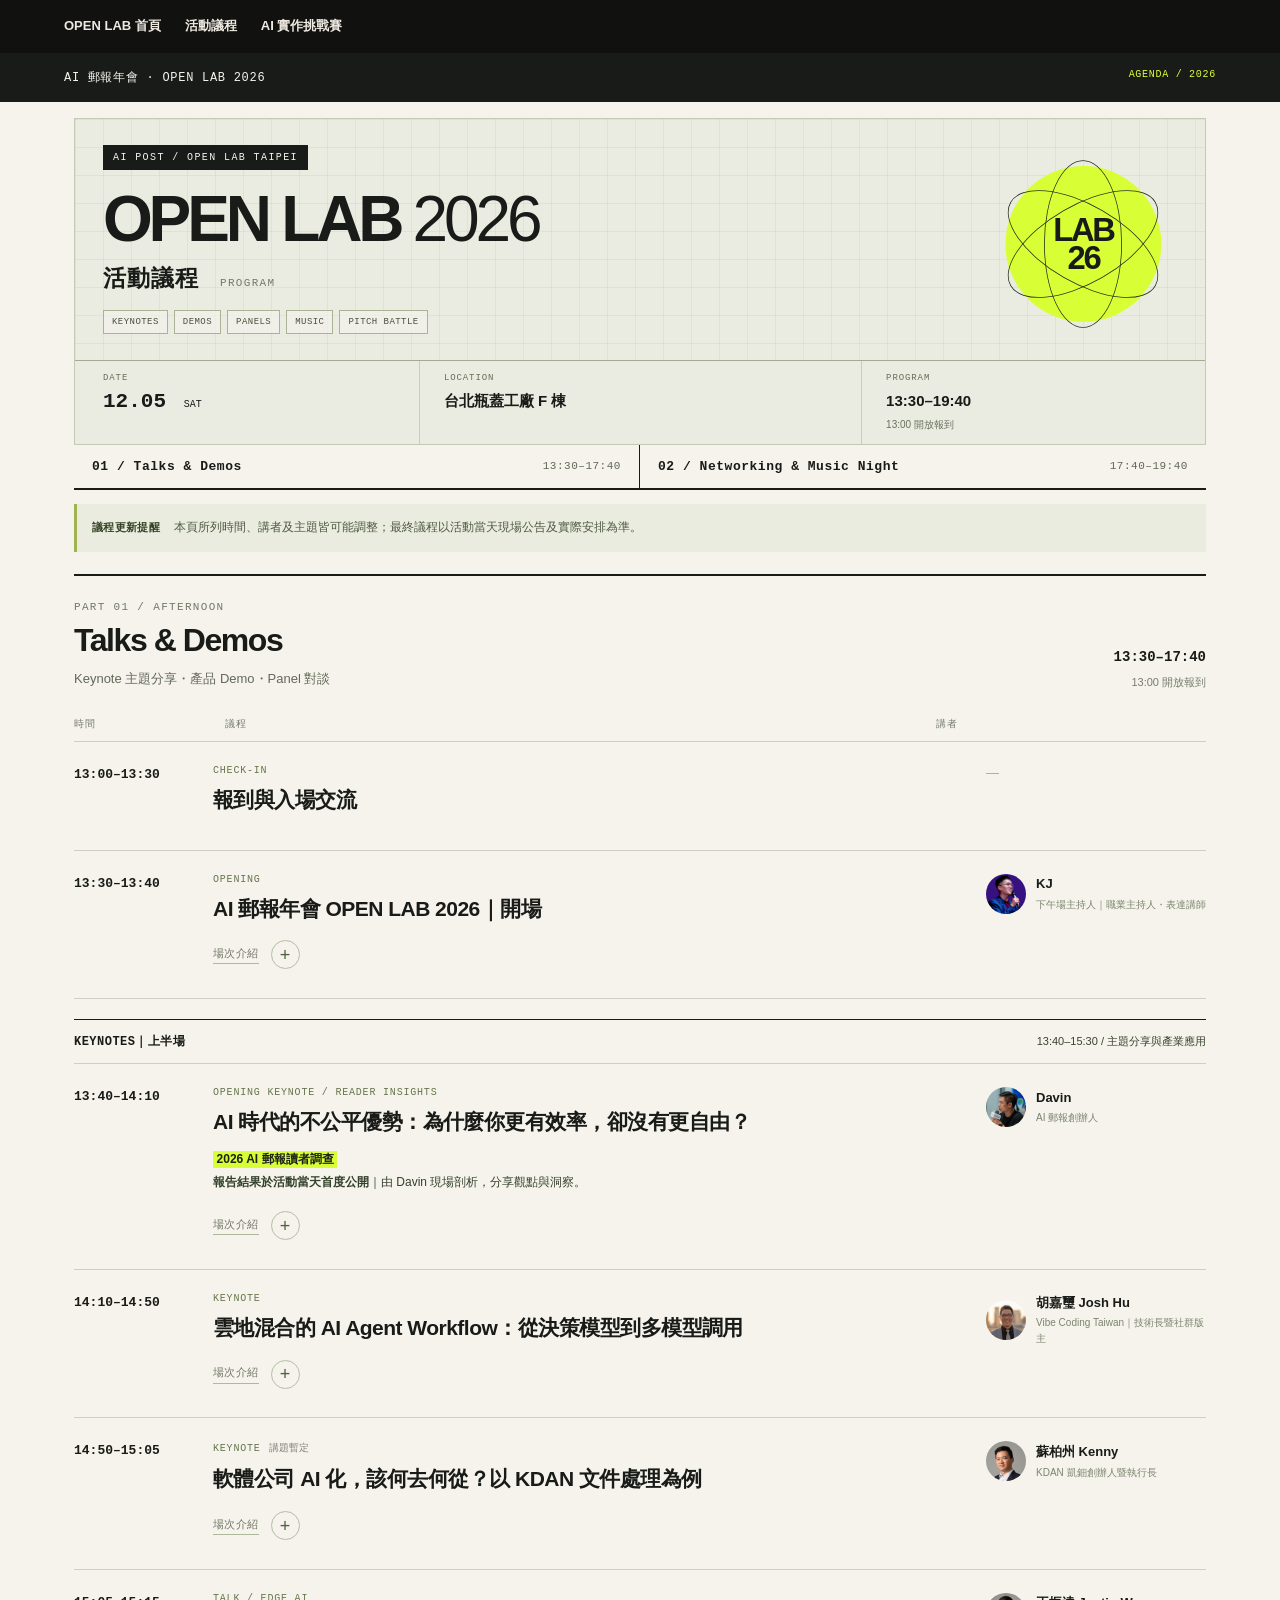
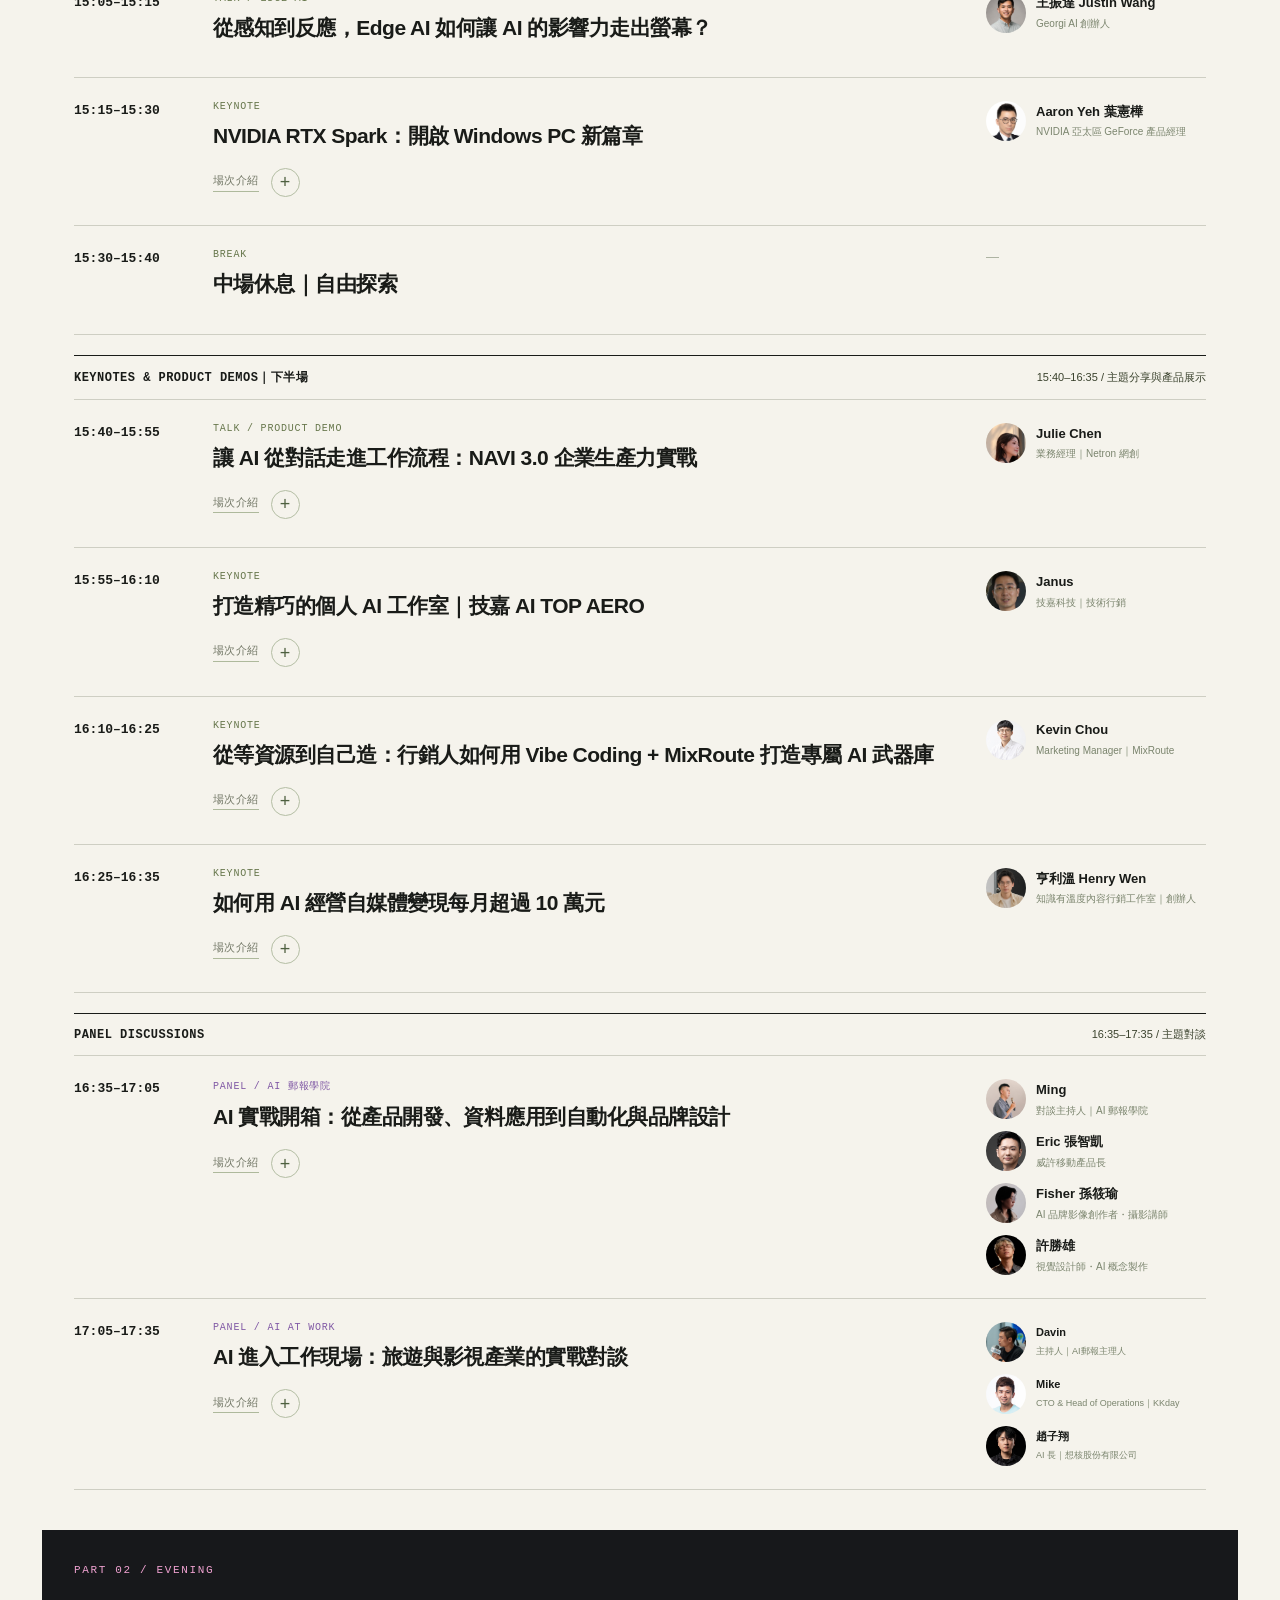
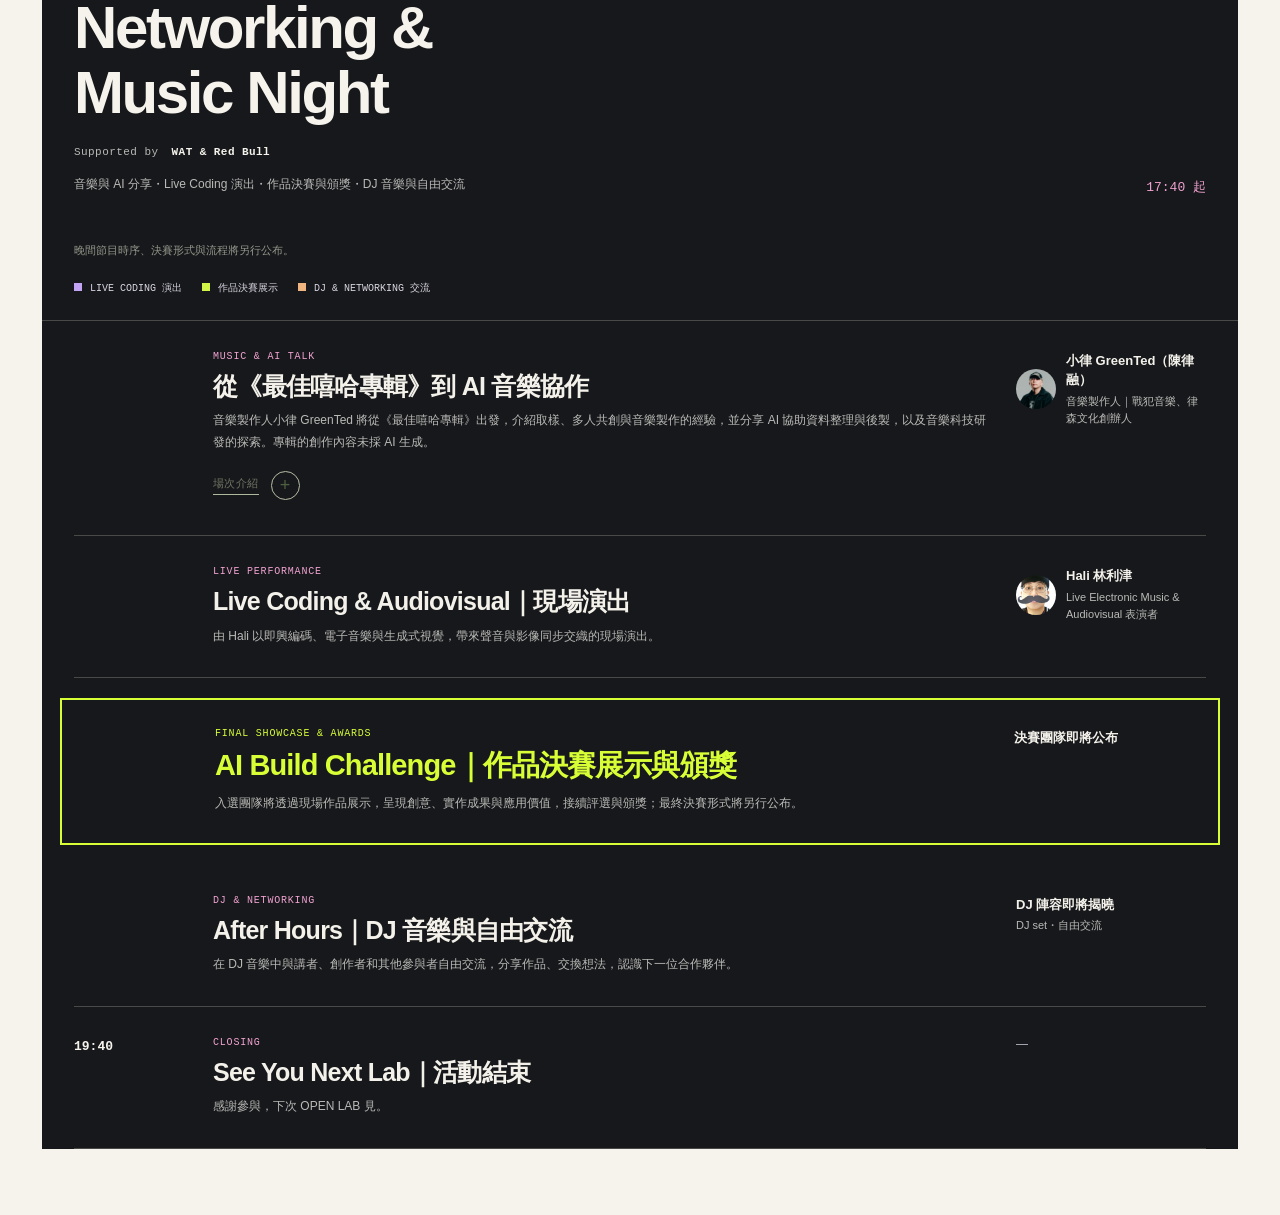
==== commit b57a195e: "Limit KJ host role to afternoon and remove evening attribution" ====
--- a/agenda/index.html
+++ b/agenda/index.html
@@ -36,4 +36,4 @@
 .avatar.photo.portrait-ming-academy{background-image:url('assets/ming-academy-20261114.jpg');background-size:cover;background-position:center}
 .avatar.photo.justin-wang{background-image:url('assets/justin-wang-20261114.jpg');background-size:cover;background-position:center}
 .avatar.photo.josh-hu{background-image:url('assets/josh-hu-20261114.jpg');background-size:cover;background-position:center}
-.avatar.photo.kj-host{background-image:url('assets/kj-host-20261116.jpg');background-size:185% auto;background-position:50% 12%}.avatar.photo.aaron-yeh{background-image:url('assets/aaron-yeh-20261116.jpg');background-size:145% auto;background-position:52% 18%}.reader-reveal{font-size:13px;line-height:1.9;margin:0 0 12px;color:#34412b}.reader-reveal mark{background:#d2f267;color:#1d2118;padding:.12em .3em;box-decoration-break:clone;-webkit-box-decoration-break:clone}.reader-reveal strong{font-weight:700}.avatar.photo.eva{background-image:url('assets/eva-20261117.png');background-size:190% auto;background-position:58% 12%}.avatar.photo.kkday-mike{background-image:url('assets/kkday-mike-20261117.jpg');background-size:170% auto;background-position:49% 5%}.night-support{font-size:13px;letter-spacing:.04em;margin:8px 0;color:inherit}.night-support strong{font-weight:700}.night-support{display:flex;align-items:center;flex-wrap:wrap;gap:12px;margin:12px 0}.avatar.photo.julie-chen{background-image:url('/agenda/assets/julie-chen-20261119.png');background-size:220% auto;background-position:62% 50%}.avatar.photo.henry-wen{background-image:url("assets/henry-wen-20261124.png");background-size:cover;background-position:50% 35%}.avatar.photo.zhao-zixiang{background-image:url("assets/zhao-zixiang-20261125.jpg");background-size:cover;background-position:50% 32%}</style><meta property="og:title" content="活動議程｜OPEN LAB 2026"><meta property="og:description" content="從 AI 實戰到創作與交流，探索完整場次、講者與晚間節目。"><meta property="og:type" content="website"><meta property="og:url" content="https://openlab.aiposthub.com/agenda/"><meta property="og:site_name" content="AI 郵報年會 OPEN LAB 2026"><meta property="og:locale" content="zh_TW"><meta property="og:image" content="https://openlab.aiposthub.com/assets/openlab-share-20261125.png"><meta property="og:image:secure_url" content="https://openlab.aiposthub.com/assets/openlab-share-20261125.png"><meta property="og:image:type" content="image/png"><meta property="og:image:width" content="1600"><meta property="og:image:height" content="900"><meta property="og:image:alt" content="AI 郵報年會 OPEN LAB 2026｜12/5 台北瓶蓋工廠｜主題分享、AI 體驗與社群交流"><meta name="twitter:card" content="summary_large_image"><meta name="twitter:title" content="活動議程｜OPEN LAB 2026"><meta name="twitter:description" content="從 AI 實戰到創作與交流，探索完整場次、講者與晚間節目。"><meta name="twitter:image" content="https://openlab.aiposthub.com/assets/openlab-share-20261125.png"><meta name="twitter:image:alt" content="AI 郵報年會 OPEN LAB 2026｜12/5 台北瓶蓋工廠｜主題分享、AI 體驗與社群交流"></head><body><link rel="stylesheet" href="festival.css?v=20261119-greented"><nav class="public-site-nav" aria-label="官網導覽"><a href="/">OPEN LAB 首頁</a><a href="/agenda/">活動議程</a><a href="/challenge/">AI 實作挑戰賽</a></nav><div class="top"><span>AI 郵報年會 · OPEN LAB 2026</span><small>AGENDA / 2026</small></div><main class="wrap"><header class="lab-hero"><div class="hero-main"><span class="eyebrow">AI POST / OPEN LAB TAIPEI</span><h1>OPEN LAB <span>2026</span></h1><p class="agenda-subtitle">&#27963;&#21205;&#35696;&#31243; <span>PROGRAM</span></p><div class="hero-formats"><span>KEYNOTES</span><span>DEMOS</span><span>PANELS</span><span>MUSIC</span><span>PITCH BATTLE</span></div></div><div class="hero-object" aria-hidden="true"><div class="lab-orbit orbit-one"></div><div class="lab-orbit orbit-two"></div><div class="lab-orbit orbit-three"></div><span class="object-center">LAB<br>26</span><span class="object-caption">IDEAS IN MOTION</span></div><div class="hero-info"><div><span class="info-label">DATE</span><strong>12.05 <small>SAT</small></strong></div><div><span class="info-label">LOCATION</span><strong>&#21488;&#21271;&#29942;&#33995;&#24037;&#24288; F &#26847;</strong></div><div><span class="info-label">PROGRAM</span><strong>13:30&#8211;19:40</strong><small>13:00 &#38283;&#25918;&#22577;&#21040;</small></div></div></header><nav class="festival-nav" aria-label="活動分區"><a href="/agenda/#talks">01 / Talks &amp; Demos <small>13:30–17:40</small></a><a href="/agenda/#night-title">02 / Networking &amp; Music Night <small>17:40–19:40</small></a></nav><p class="program-update"><strong>議程更新提醒</strong><span>本頁所列時間、講者及主題皆可能調整；最終議程以活動當天現場公告及實際安排為準。</span></p><div class="program-part" id="talks"><div><span class="part-label">PART 01 / AFTERNOON</span><h2>Talks &amp; Demos</h2><p>Keynote 主題分享・產品 Demo・Panel 對談</p></div><div class="part-hours">13:30–17:40<small>13:00 開放報到</small></div></div><div class="tablehead"><span>時間</span><span>議程</span><span>講者</span></div><section class="agenda-entry"><div class="time">13:00–13:30</div><div class="session-cell"><div class="kind">CHECK-IN</div><h2>報到與入場交流</h2></div><div class="speaker-cell empty-speaker">—</div></section><section class="agenda-entry"><div class="time">13:30–13:40</div><div class="session-cell"><div class="kind">OPENING</div><h2>AI 郵報年會 OPEN LAB 2026｜開場</h2><details class="session-details"><summary><span class="summary-label">全場主持人介紹</span></summary><p class="session-intro">KJ 是職業主持人與表達講師，擁有論壇、競賽、頒獎典禮與大型活動主持經驗，也參與即興喜劇與現場互動演出。曾獲海峽兩岸電視主持人大賽總冠軍、東森《誰語爭鋒》冠軍及兩岸電商主播大賽冠軍，並開設《說出應變力》系列課程。此次擔任 OPEN LAB 全場主持人，串起分享、演出與現場交流。</p></details></div><div class="speaker-cell"><div class="people"><div class="person"><div class="avatar photo kj-host" role="img" aria-label="KJ 全場主持人照片"></div><div><strong>KJ</strong><small>全場主持人｜職業主持人・表達講師</small></div></div></div></div></section><div class="agenda-divider session-group"><strong>Keynotes｜上半場</strong><span>13:40–15:30 / 主題分享與產業應用</span></div><section class="agenda-entry"><div class="time">13:40–14:10</div><div class="session-cell"><div class="kind">OPENING KEYNOTE / READER INSIGHTS</div><h2>AI 時代的不公平優勢：為什麼你更有效率，卻沒有更自由？</h2><p class="reader-reveal"><mark><strong>2026 AI 郵報讀者調查</strong></mark><br/><strong>報告結果於活動當天首度公開</strong>｜由 Davin 現場剖析，分享觀點與洞察。</p><details class="session-details"><summary><span class="summary-label">場次介紹</span></summary><p class="session-intro">同樣在用 AI，為什麼有人掌握了工作的主導權，有人卻越做越忙？AI 郵報創辦人 Davin 將分享「AI 不公平優勢」的核心觀點，以及 AI 郵報在內容與社群中的實踐。現場首度公開 2026 AI 郵報讀者調查結果，由 Davin 剖析省時、回報與工作方式之間的落差，分享如何把 AI 帶來的產能轉化為自己的優勢。</p></details></div><div class="speaker-cell"><div class="people"><div class="person"><div aria-label="Davin 真人照片" class="avatar photo portrait-davin" role="img"></div><div><strong>Davin</strong><small>AI 郵報創辦人</small></div></div></div></div></section><section class="agenda-entry"><div class="time">14:10–14:50</div><div class="session-cell"><div class="kind">KEYNOTE</div><h2>雲地混合的 AI Agent Workflow：從決策模型到多模型調用</h2><details class="session-details"><summary><span class="summary-label">場次介紹</span></summary><p class="session-intro">當同一個 AI Agent 要回答問題、生成圖片或製作影音，它怎麼知道該用哪個模型，又該在雲端還是地端執行？胡嘉璽老師將以 Hermes Agent 為例，拆解一套雲地混合的工作流。決策模型先判斷任務類型、難度與模型可能拒答的情況，再搭配 Nemo Switchyard，將任務分派給合適的雲端或地端模型。從文字問答到圖像、音訊與影片生成，看看 Agent Harness 如何把模型選擇、任務分派與實際調用串在一起。</p><div class="discussion-topic"><h3>講者介紹｜胡嘉璽 Josh Hu</h3><ul><li>Vibe Coding Taiwan 社團版主、知名 AI 技術作家</li><li>陽明交大、東吳大學及企業兼任講師</li><li>著作《塞爆 128G GPU 記憶體 NVIDIA DGX Spark 影音圖生成、微調、預訓練 Agent 全面玩透》作者</li></ul></div></details></div><div class="speaker-cell"><div class="people"><div class="person"><div aria-label="胡嘉璽 Josh Hu 講者照片" class="avatar photo josh-hu" role="img"></div><div><strong>胡嘉璽 Josh Hu</strong><small>Vibe Coding Taiwan｜技術長暨社群版主</small></div></div></div></div></section><section class="agenda-entry"><div class="time">14:50–15:05</div><div class="session-cell"><div class="kind">KEYNOTE<span class="proposed">講題暫定</span></div><h2>軟體公司 AI 化，該何去何從？以 KDAN 文件處理為例</h2><details class="session-details"><summary><span class="summary-label">場次介紹</span></summary><p class="session-intro">當 AI 加快軟體開發，軟體公司的價值將如何改變？KDAN 凱鈿創辦人暨執行長蘇柏州 Kenny 將從文件處理領域的實戰經驗出發，分享產品、技術交付與商業模式的轉型選擇，探討哪些既有累積能成為 AI 時代的競爭優勢。</p></details></div><div class="speaker-cell"><div class="people"><div class="person"><div aria-label="蘇柏州 Kenny 真人照片" class="avatar photo kenny" role="img"></div><div><strong>蘇柏州 Kenny</strong><small>KDAN 凱鈿創辦人暨執行長</small></div></div></div></div></section><section class="agenda-entry"><div class="time">15:05–15:15</div><div class="session-cell"><div class="kind">TALK / EDGE AI</div><h2>從感知到反應，Edge AI 如何讓 AI 的影響力走出螢幕？</h2></div><div class="speaker-cell"><div class="people"><div class="person"><div aria-label="王振達 Justin Wang 講者照片" class="avatar photo justin-wang" role="img"></div><div><strong>王振達 Justin Wang</strong><small>Georgi AI 創辦人</small></div></div></div></div></section><section class="agenda-entry"><div class="time">15:15–15:30</div><div class="session-cell"><div class="kind">KEYNOTE</div><h2>NVIDIA RTX Spark：開啟 Windows PC 新篇章</h2><details class="session-details"><summary><span class="summary-label">場次介紹</span></summary><p class="session-intro">以 NVIDIA RTX Spark 為主題，探索 Windows PC 如何整合 AI Agent、AI 開發、內容創作與遊戲體驗。</p></details></div><div class="speaker-cell"><div class="people"><div class="person"><div aria-label="Aaron Yeh 葉憲樺本人照片" class="avatar photo aaron-yeh" role="img"></div><div><strong>Aaron Yeh 葉憲樺</strong><small>NVIDIA 亞太區 GeForce 產品經理</small></div></div></div></div></section><section class="agenda-entry"><div class="time">15:30–15:40</div><div class="session-cell"><div class="kind">BREAK</div><h2>中場休息｜自由探索</h2></div><div class="speaker-cell empty-speaker">—</div></section><div class="agenda-divider session-group"><strong>Keynotes &amp; Product Demos｜下半場</strong><span>15:40–16:35 / 主題分享與產品展示</span></div><section class="agenda-entry julie-keynote"><div class="time">15:40–15:55</div><div class="session-cell"><div class="kind">TALK / PRODUCT DEMO</div><h2>讓 AI 從對話走進工作流程：NAVI 3.0 企業生產力實戰</h2><details class="session-details"><summary><span class="summary-label">場次介紹</span></summary><p class="session-intro">以 NAVI 3.0 企業 AI 生產力平台為主題，介紹多 Agent 協作與工作流程自動化，探索如何把 AI 串進企業日常工作，讓分散的工具與任務形成可持續運作的流程。<br/><a href="https://www.netron.net/tw/services-products/navi3-0/" rel="noopener noreferrer" target="_blank">NAVI 3.0 產品介紹 ↗</a></p></details></div><div class="speaker-cell"><div class="people"><div class="person"><div aria-label="Julie Chen 講者照片" class="avatar photo julie-chen" role="img"></div><div><strong>Julie Chen</strong><small>業務經理｜Netron 網創</small></div></div></div></div></section><section class="agenda-entry janus-keynote"><div class="time">15:55–16:10</div><div class="session-cell"><div class="kind">KEYNOTE</div><h2>打造精巧的個人 AI 工作室｜技嘉 AI TOP AERO</h2><details class="session-details"><summary><span class="summary-label">場次介紹</span></summary><p class="session-intro">隨著地端 AI 走入日常工作，如何在有限的桌面空間兼顧運算效能、用電需求與操作便利性？本場演講將介紹技嘉 AI TOP AERO，分享如何透過精巧的桌上型電腦，在熟悉的 Windows 11 環境中執行 AI 模型，打造個人 AI 工作室。</p></details></div><div class="speaker-cell"><div class="people"><div class="person"><div aria-label="Janus 本人照片" class="avatar photo janus" role="img"></div><div><strong>Janus</strong><small>技嘉科技｜技術行銷</small></div></div></div></div></section><section class="agenda-entry"><div class="time">16:10–16:25</div><div class="session-cell"><div class="kind">KEYNOTE</div><h2>從等資源到自己造：行銷人如何用 Vibe Coding + MixRoute 打造專屬 AI 武器庫</h2><details class="session-details"><summary><span class="summary-label">場次介紹</span></summary><p class="session-intro">行銷需求橫跨文字、影像與多種工作流程，如何不再受限於單一工具或等待技術支援？本次分享將透過 Vibe Coding 搭配 MixRoute，示範行銷人如何從需求出發，打造專屬 AI 工具，將創意轉化為可以使用的工具與實際成品。</p></details></div><div class="speaker-cell"><div class="people"><div class="person"><div aria-label="Kevin Chou 講師照" class="avatar photo kevin" role="img"></div><div><strong>Kevin Chou</strong><small>Marketing Manager｜MixRoute</small></div></div></div></div></section><section class="agenda-entry henry-keynote"><div class="time">16:25–16:35</div><div class="session-cell"><div class="kind">KEYNOTE</div><h2>如何用 AI 經營自媒體變現每月超過 10 萬元</h2><details class="session-details"><summary><span class="summary-label">場次與講者介紹</span></summary><p class="session-intro">分享我用 AI 在自媒體上的 4 個層面的應用</p><div class="discussion-topic"><h3>講者介紹｜亨利溫 Henry Wen</h3><p>亨利溫 Henry Wen 為知識有溫度內容行銷工作室創辦人，長期投入自媒體經營、個人品牌與斜槓職涯教學，透過課程、講座及顧問陪跑，協助創作者與專業工作者規劃內容策略、發展知識產品與多元收入。近年將 AI 應用融入自媒體經營與教學，分享從內容創作到商業變現的實戰經驗。</p></div></details></div><div class="speaker-cell"><div class="people"><div class="person"><div aria-label="亨利溫 Henry Wen 講者照片" class="avatar photo henry-wen" role="img"></div><div><strong>亨利溫 Henry Wen</strong><small>知識有溫度內容行銷工作室｜創辦人</small></div></div></div></div></section><div class="agenda-divider session-group"><strong>Panel Discussions</strong><span>16:35–17:35 / 主題對談</span></div><section class="agenda-entry panel-entry academy-panel"><div class="time">16:35–17:05</div><div class="session-cell"><div class="kind">PANEL / AI 郵報學院</div><h2>AI 實戰開箱：從產品開發、資料應用到自動化與品牌設計</h2><details class="session-details"><summary><span class="summary-label">場次與講師介紹</span></summary><p class="session-intro">AI 如何從一個工具，走進產品、資料、內容與設計的實際工作？由 Ming 主持，串起 Eric 張智凱的產品開發、Fisher 孫筱瑜的品牌影像，以及許勝雄的視覺設計與創意提案。三位講師將以快速介紹與跨領域對談，交流需求拆解、工具分工、流程串接和品質驗收的方法，讓觀眾從不同專業的實戰經驗中，找到適合自己的 AI 應用切入點。</p><div class="academy-bios"><article class="academy-bio"><div class="academy-bio-heading"><div aria-label="Eric 張智凱 講師照片" class="avatar photo eric-jhang" role="img"></div><div><h3>Eric 張智凱</h3><span>威許移動產品長</span></div></div><p>現任威許移動產品長，曾創辦思言科技，打造 LINE CRM SaaS「美業歐巴」，曾任華碩電腦高級工程師。具備軟體開發、產品落地與產業數位轉型經驗，於 AI 郵報學院分享 AI Coding 環境與個人資料庫工作流。</p><p class="academy-focus"><strong>分享切角</strong> 從工作需求出發，建立 AI Coding 環境，將資料收集、整理與追蹤串成可重複使用的工作流程。</p><a href="https://academy.aiposthub.com/p/skill-shot-12-github-vscode-claude-code" rel="noopener noreferrer" target="_blank">學院講師與課程介紹 ↗</a></article><article class="academy-bio"><div class="academy-bio-heading"><div aria-label="Fisher 孫筱瑜 講師照片" class="avatar photo portrait-fisher" role="img"></div><div><h3>Fisher 孫筱瑜</h3><span>AI 品牌影像創作者・攝影講師</span></div></div><p>Fisher Studio 主理人，臺科大建築研究所畢業，跨足攝影、建築空間、視覺設計與 AI 影像製作。擅長結合品牌敘事、視覺美學與 AI 工作流，將創意轉化為商業影像。</p><p class="academy-focus"><strong>分享切角</strong> 先釐清品牌訊息與受眾，再串起腳本、分鏡與 AI 影像，讓生成內容服務品牌溝通。</p><a href="https://academy.aiposthub.com/p/skill-shot-19-ai-brand-ad-workflow" rel="noopener noreferrer" target="_blank">學院講師與課程介紹 ↗</a></article><article class="academy-bio"><div class="academy-bio-heading"><div aria-label="許勝雄 講師照片" class="avatar photo portrait-sheng-hsiung" role="img"></div><div><h3>許勝雄</h3><span>視覺設計師・AI 概念製作</span></div></div><p>具獨立接案與跨領域視覺設計經驗，成立質系制有限公司，參與品牌動畫與空間視覺專案。創作「AI 城市開花計劃」，並於學院分享 AI 生圖、視覺精修與 iPad 創意提案工作流。</p><p class="academy-focus"><strong>分享切角</strong> 從需求整理、生圖與精修，到 3D 概念與提案呈現，讓 AI 生成素材成為可溝通的設計成果。</p><a href="https://academy.aiposthub.com/p/skill-shot-13-ai-ipad-creative-workflow" rel="noopener noreferrer" target="_blank">學院講師與課程介紹 ↗</a></article></div></details></div><div class="speaker-cell"><div class="people"><div class="person"><div aria-label="Ming 講師照片" class="avatar photo portrait-ming-academy" role="img"></div><div><strong>Ming</strong><small>對談主持人｜AI 郵報學院</small></div></div><div class="person"><div aria-label="Eric 張智凱 講師照片" class="avatar photo eric-jhang" role="img"></div><div><strong>Eric 張智凱</strong><small>威許移動產品長</small></div></div><div class="person"><div aria-label="Fisher 孫筱瑜 講師照片" class="avatar photo portrait-fisher" role="img"></div><div><strong>Fisher 孫筱瑜</strong><small>AI 品牌影像創作者・攝影講師</small></div></div><div class="person"><div aria-label="許勝雄 講師照片" class="avatar photo portrait-sheng-hsiung" role="img"></div><div><strong>許勝雄</strong><small>視覺設計師・AI 概念製作</small></div></div></div></div></section><section class="agenda-entry panel-entry"><div class="time">17:05–17:35</div><div class="session-cell"><div class="kind">PANEL / AI AT WORK</div><h2>AI 進入工作現場：旅遊與影視產業的實戰對談</h2><details class="session-details"><summary><span class="summary-label">場次介紹</span></summary><p class="session-intro">由 AI郵報主理人 Davin 主持，邀請 KKday 的 Mike 與想核股份有限公司 AI 長趙子翔，從旅遊服務與影視製作的現場經驗出發，聊聊 AI 帶來的改變、導入過程的挑戰，以及團隊如何調整工作方式。趙子翔也將分享面對 AI 對影視產業的衝擊，如何透過 Core studio 回應新的製作需求。</p></details></div><div class="speaker-cell"><div class="people"><div class="person"><div aria-label="Davin 真人照片" class="avatar photo portrait-davin" role="img"></div><div><strong>Davin</strong><small>主持人｜AI郵報主理人</small></div></div><div class="person"><div aria-label="KKday Mike 公開專訪照片" class="avatar photo kkday-mike" role="img"></div><div><strong>Mike</strong><small>CTO &amp; Head of Operations｜KKday</small></div></div><div class="person"><div aria-label="趙子翔 講者照片" class="avatar photo zhao-zixiang" role="img"></div><div><strong>趙子翔</strong><small>AI 長｜想核股份有限公司</small></div></div></div></div></section><section aria-labelledby="night-title" class="night-program"><div class="night-header"><div><div class="night-kicker">PART 02 / EVENING</div><h2 id="night-title">Networking &amp;<br/>Music Night</h2><p class="night-support">Supported by <strong>WAT &amp; Red Bull</strong></p><p>音樂與 AI 分享・Live Coding 演出・作品決賽與頒獎・DJ 音樂與自由交流</p></div><div class="night-hours">17:40 起</div></div><p class="night-note">晚間節目時序、決賽形式與流程將另行公布。</p><div aria-label="晚間活動類型" class="night-legend"><span style="--accent:#c3a4f4">LIVE CODING 演出</span><span style="--accent:#d0f547">作品決賽展示</span><span style="--accent:#efb47f">DJ &amp; NETWORKING 交流</span></div><section class="agenda-entry greented-talk"><div aria-hidden="true" class="time"></div><div class="session-cell"><div class="kind">MUSIC &amp; AI TALK</div><h2>從《最佳嘻哈專輯》到 AI 音樂協作</h2><p class="session-intro">音樂製作人小律 GreenTed 將從《最佳嘻哈專輯》出發，介紹取樣、多人共創與音樂製作的經驗，並分享 AI 協助資料整理與後製，以及音樂科技研發的探索。專輯的創作內容未採 AI 生成。</p><details class="session-details"><summary><span class="summary-label">講者介紹</span></summary><p class="session-intro">陳律融（GreenTed／小律）為音樂製作人、戰犯音樂與律森文化創辦人，工作橫跨音樂、影像、演唱會與節目製作。製作取樣節目《SampleThis》，著有《躍上主流：創作心流 × 創造主流》，並持續投入音樂教育與 AI 音樂科技研發。2026 年推出《最佳嘻哈專輯》，集結不同世代音樂人，以十一首作品呈現與嘻哈相處的人生歷程。</p><p class="session-intro"><a href="https://rytho.ai/the-best-hip-hop-album" rel="noopener noreferrer" target="_blank">《最佳嘻哈專輯》與製作人介紹 ↗</a></p></details></div><div class="speaker-cell"><div class="people"><div class="person"><div aria-label="小律 GreenTed 陳律融官網宣傳照" class="avatar photo greented" role="img"></div><div><strong>小律 GreenTed（陳律融）</strong><small>音樂製作人｜戰犯音樂、律森文化創辦人</small></div></div></div></div></section><section class="agenda-entry performance"><div aria-hidden="true" class="time"></div><div class="session-cell"><div class="kind">LIVE PERFORMANCE</div><h2>Live Coding &amp; Audiovisual｜現場演出</h2><p class="session-intro">由 Hali 以即興編碼、電子音樂與生成式視覺，帶來聲音與影像同步交織的現場演出。</p></div><div class="speaker-cell"><div class="people"><div class="person"><div aria-label="Hali 林利津本人照片" class="avatar photo hali" role="img"></div><div><strong>Hali 林利津</strong><small>Live Electronic Music &amp; Audiovisual 表演者</small></div></div></div></div></section><section class="agenda-entry battle"><div aria-hidden="true" class="time"></div><div class="session-cell"><div class="kind">FINAL SHOWCASE &amp; AWARDS</div><h2>AI Build Challenge｜作品決賽展示與頒獎</h2><p class="session-intro">入選團隊將透過現場作品展示，呈現創意、實作成果與應用價值，接續評選與頒獎；最終決賽形式將另行公布。</p></div><div class="speaker-cell"><div class="people"><div class="person"><div><strong>決賽團隊即將公布</strong></div></div></div></div></section><section class="agenda-entry social"><div aria-hidden="true" class="time"></div><div class="session-cell"><div class="kind">DJ &amp; NETWORKING</div><h2>After Hours｜DJ 音樂與自由交流</h2><p class="session-intro">在 DJ 音樂中與講者、創作者和其他參與者自由交流，分享作品、交換想法，認識下一位合作夥伴。</p></div><div class="speaker-cell"><div class="people"><div class="person"><div><strong>DJ 陣容即將揭曉</strong><small>DJ set・自由交流</small></div></div></div></div></section><section class="agenda-entry transition"><div class="time">19:40</div><div class="session-cell"><div class="kind">CLOSING</div><h2>See You Next Lab｜活動結束</h2><p class="session-intro">感謝參與，下次 OPEN LAB 見。</p></div><div class="speaker-cell"><div class="people"><div class="person"><div class="avatar photo kj-host" role="img" aria-label="KJ 全場主持人照片"></div><div><strong>KJ</strong><small>全場主持人｜職業主持人・表達講師</small></div></div></div></div></section></section></main></body></html>
+.avatar.photo.kj-host{background-image:url('assets/kj-host-20261116.jpg');background-size:185% auto;background-position:50% 12%}.avatar.photo.aaron-yeh{background-image:url('assets/aaron-yeh-20261116.jpg');background-size:145% auto;background-position:52% 18%}.reader-reveal{font-size:13px;line-height:1.9;margin:0 0 12px;color:#34412b}.reader-reveal mark{background:#d2f267;color:#1d2118;padding:.12em .3em;box-decoration-break:clone;-webkit-box-decoration-break:clone}.reader-reveal strong{font-weight:700}.avatar.photo.eva{background-image:url('assets/eva-20261117.png');background-size:190% auto;background-position:58% 12%}.avatar.photo.kkday-mike{background-image:url('assets/kkday-mike-20261117.jpg');background-size:170% auto;background-position:49% 5%}.night-support{font-size:13px;letter-spacing:.04em;margin:8px 0;color:inherit}.night-support strong{font-weight:700}.night-support{display:flex;align-items:center;flex-wrap:wrap;gap:12px;margin:12px 0}.avatar.photo.julie-chen{background-image:url('/agenda/assets/julie-chen-20261119.png');background-size:220% auto;background-position:62% 50%}.avatar.photo.henry-wen{background-image:url("assets/henry-wen-20261124.png");background-size:cover;background-position:50% 35%}.avatar.photo.zhao-zixiang{background-image:url("assets/zhao-zixiang-20261125.jpg");background-size:cover;background-position:50% 32%}</style><meta property="og:title" content="活動議程｜OPEN LAB 2026"><meta property="og:description" content="從 AI 實戰到創作與交流，探索完整場次、講者與晚間節目。"><meta property="og:type" content="website"><meta property="og:url" content="https://openlab.aiposthub.com/agenda/"><meta property="og:site_name" content="AI 郵報年會 OPEN LAB 2026"><meta property="og:locale" content="zh_TW"><meta property="og:image" content="https://openlab.aiposthub.com/assets/openlab-share-20261125.png"><meta property="og:image:secure_url" content="https://openlab.aiposthub.com/assets/openlab-share-20261125.png"><meta property="og:image:type" content="image/png"><meta property="og:image:width" content="1600"><meta property="og:image:height" content="900"><meta property="og:image:alt" content="AI 郵報年會 OPEN LAB 2026｜12/5 台北瓶蓋工廠｜主題分享、AI 體驗與社群交流"><meta name="twitter:card" content="summary_large_image"><meta name="twitter:title" content="活動議程｜OPEN LAB 2026"><meta name="twitter:description" content="從 AI 實戰到創作與交流，探索完整場次、講者與晚間節目。"><meta name="twitter:image" content="https://openlab.aiposthub.com/assets/openlab-share-20261125.png"><meta name="twitter:image:alt" content="AI 郵報年會 OPEN LAB 2026｜12/5 台北瓶蓋工廠｜主題分享、AI 體驗與社群交流"></head><body><link rel="stylesheet" href="festival.css?v=20261119-greented"><nav class="public-site-nav" aria-label="官網導覽"><a href="/">OPEN LAB 首頁</a><a href="/agenda/">活動議程</a><a href="/challenge/">AI 實作挑戰賽</a></nav><div class="top"><span>AI 郵報年會 · OPEN LAB 2026</span><small>AGENDA / 2026</small></div><main class="wrap"><header class="lab-hero"><div class="hero-main"><span class="eyebrow">AI POST / OPEN LAB TAIPEI</span><h1>OPEN LAB <span>2026</span></h1><p class="agenda-subtitle">&#27963;&#21205;&#35696;&#31243; <span>PROGRAM</span></p><div class="hero-formats"><span>KEYNOTES</span><span>DEMOS</span><span>PANELS</span><span>MUSIC</span><span>PITCH BATTLE</span></div></div><div class="hero-object" aria-hidden="true"><div class="lab-orbit orbit-one"></div><div class="lab-orbit orbit-two"></div><div class="lab-orbit orbit-three"></div><span class="object-center">LAB<br>26</span><span class="object-caption">IDEAS IN MOTION</span></div><div class="hero-info"><div><span class="info-label">DATE</span><strong>12.05 <small>SAT</small></strong></div><div><span class="info-label">LOCATION</span><strong>&#21488;&#21271;&#29942;&#33995;&#24037;&#24288; F &#26847;</strong></div><div><span class="info-label">PROGRAM</span><strong>13:30&#8211;19:40</strong><small>13:00 &#38283;&#25918;&#22577;&#21040;</small></div></div></header><nav class="festival-nav" aria-label="活動分區"><a href="/agenda/#talks">01 / Talks &amp; Demos <small>13:30–17:40</small></a><a href="/agenda/#night-title">02 / Networking &amp; Music Night <small>17:40–19:40</small></a></nav><p class="program-update"><strong>議程更新提醒</strong><span>本頁所列時間、講者及主題皆可能調整；最終議程以活動當天現場公告及實際安排為準。</span></p><div class="program-part" id="talks"><div><span class="part-label">PART 01 / AFTERNOON</span><h2>Talks &amp; Demos</h2><p>Keynote 主題分享・產品 Demo・Panel 對談</p></div><div class="part-hours">13:30–17:40<small>13:00 開放報到</small></div></div><div class="tablehead"><span>時間</span><span>議程</span><span>講者</span></div><section class="agenda-entry"><div class="time">13:00–13:30</div><div class="session-cell"><div class="kind">CHECK-IN</div><h2>報到與入場交流</h2></div><div class="speaker-cell empty-speaker">—</div></section><section class="agenda-entry"><div class="time">13:30–13:40</div><div class="session-cell"><div class="kind">OPENING</div><h2>AI 郵報年會 OPEN LAB 2026｜開場</h2><details class="session-details"><summary><span class="summary-label">下午場主持人介紹</span></summary><p class="session-intro">KJ 是職業主持人與表達講師，擁有論壇、競賽、頒獎典禮與大型活動主持經驗，也參與即興喜劇與現場互動演出。曾獲海峽兩岸電視主持人大賽總冠軍、東森《誰語爭鋒》冠軍及兩岸電商主播大賽冠軍，並開設《說出應變力》系列課程。此次擔任 OPEN LAB 下午場主持人，串起主題分享、對談與現場交流。</p></details></div><div class="speaker-cell"><div class="people"><div class="person"><div class="avatar photo kj-host" role="img" aria-label="KJ 下午場主持人照片"></div><div><strong>KJ</strong><small>下午場主持人｜職業主持人・表達講師</small></div></div></div></div></section><div class="agenda-divider session-group"><strong>Keynotes｜上半場</strong><span>13:40–15:30 / 主題分享與產業應用</span></div><section class="agenda-entry"><div class="time">13:40–14:10</div><div class="session-cell"><div class="kind">OPENING KEYNOTE / READER INSIGHTS</div><h2>AI 時代的不公平優勢：為什麼你更有效率，卻沒有更自由？</h2><p class="reader-reveal"><mark><strong>2026 AI 郵報讀者調查</strong></mark><br/><strong>報告結果於活動當天首度公開</strong>｜由 Davin 現場剖析，分享觀點與洞察。</p><details class="session-details"><summary><span class="summary-label">場次介紹</span></summary><p class="session-intro">同樣在用 AI，為什麼有人掌握了工作的主導權，有人卻越做越忙？AI 郵報創辦人 Davin 將分享「AI 不公平優勢」的核心觀點，以及 AI 郵報在內容與社群中的實踐。現場首度公開 2026 AI 郵報讀者調查結果，由 Davin 剖析省時、回報與工作方式之間的落差，分享如何把 AI 帶來的產能轉化為自己的優勢。</p></details></div><div class="speaker-cell"><div class="people"><div class="person"><div aria-label="Davin 真人照片" class="avatar photo portrait-davin" role="img"></div><div><strong>Davin</strong><small>AI 郵報創辦人</small></div></div></div></div></section><section class="agenda-entry"><div class="time">14:10–14:50</div><div class="session-cell"><div class="kind">KEYNOTE</div><h2>雲地混合的 AI Agent Workflow：從決策模型到多模型調用</h2><details class="session-details"><summary><span class="summary-label">場次介紹</span></summary><p class="session-intro">當同一個 AI Agent 要回答問題、生成圖片或製作影音，它怎麼知道該用哪個模型，又該在雲端還是地端執行？胡嘉璽老師將以 Hermes Agent 為例，拆解一套雲地混合的工作流。決策模型先判斷任務類型、難度與模型可能拒答的情況，再搭配 Nemo Switchyard，將任務分派給合適的雲端或地端模型。從文字問答到圖像、音訊與影片生成，看看 Agent Harness 如何把模型選擇、任務分派與實際調用串在一起。</p><div class="discussion-topic"><h3>講者介紹｜胡嘉璽 Josh Hu</h3><ul><li>Vibe Coding Taiwan 社團版主、知名 AI 技術作家</li><li>陽明交大、東吳大學及企業兼任講師</li><li>著作《塞爆 128G GPU 記憶體 NVIDIA DGX Spark 影音圖生成、微調、預訓練 Agent 全面玩透》作者</li></ul></div></details></div><div class="speaker-cell"><div class="people"><div class="person"><div aria-label="胡嘉璽 Josh Hu 講者照片" class="avatar photo josh-hu" role="img"></div><div><strong>胡嘉璽 Josh Hu</strong><small>Vibe Coding Taiwan｜技術長暨社群版主</small></div></div></div></div></section><section class="agenda-entry"><div class="time">14:50–15:05</div><div class="session-cell"><div class="kind">KEYNOTE<span class="proposed">講題暫定</span></div><h2>軟體公司 AI 化，該何去何從？以 KDAN 文件處理為例</h2><details class="session-details"><summary><span class="summary-label">場次介紹</span></summary><p class="session-intro">當 AI 加快軟體開發，軟體公司的價值將如何改變？KDAN 凱鈿創辦人暨執行長蘇柏州 Kenny 將從文件處理領域的實戰經驗出發，分享產品、技術交付與商業模式的轉型選擇，探討哪些既有累積能成為 AI 時代的競爭優勢。</p></details></div><div class="speaker-cell"><div class="people"><div class="person"><div aria-label="蘇柏州 Kenny 真人照片" class="avatar photo kenny" role="img"></div><div><strong>蘇柏州 Kenny</strong><small>KDAN 凱鈿創辦人暨執行長</small></div></div></div></div></section><section class="agenda-entry"><div class="time">15:05–15:15</div><div class="session-cell"><div class="kind">TALK / EDGE AI</div><h2>從感知到反應，Edge AI 如何讓 AI 的影響力走出螢幕？</h2></div><div class="speaker-cell"><div class="people"><div class="person"><div aria-label="王振達 Justin Wang 講者照片" class="avatar photo justin-wang" role="img"></div><div><strong>王振達 Justin Wang</strong><small>Georgi AI 創辦人</small></div></div></div></div></section><section class="agenda-entry"><div class="time">15:15–15:30</div><div class="session-cell"><div class="kind">KEYNOTE</div><h2>NVIDIA RTX Spark：開啟 Windows PC 新篇章</h2><details class="session-details"><summary><span class="summary-label">場次介紹</span></summary><p class="session-intro">以 NVIDIA RTX Spark 為主題，探索 Windows PC 如何整合 AI Agent、AI 開發、內容創作與遊戲體驗。</p></details></div><div class="speaker-cell"><div class="people"><div class="person"><div aria-label="Aaron Yeh 葉憲樺本人照片" class="avatar photo aaron-yeh" role="img"></div><div><strong>Aaron Yeh 葉憲樺</strong><small>NVIDIA 亞太區 GeForce 產品經理</small></div></div></div></div></section><section class="agenda-entry"><div class="time">15:30–15:40</div><div class="session-cell"><div class="kind">BREAK</div><h2>中場休息｜自由探索</h2></div><div class="speaker-cell empty-speaker">—</div></section><div class="agenda-divider session-group"><strong>Keynotes &amp; Product Demos｜下半場</strong><span>15:40–16:35 / 主題分享與產品展示</span></div><section class="agenda-entry julie-keynote"><div class="time">15:40–15:55</div><div class="session-cell"><div class="kind">TALK / PRODUCT DEMO</div><h2>讓 AI 從對話走進工作流程：NAVI 3.0 企業生產力實戰</h2><details class="session-details"><summary><span class="summary-label">場次介紹</span></summary><p class="session-intro">以 NAVI 3.0 企業 AI 生產力平台為主題，介紹多 Agent 協作與工作流程自動化，探索如何把 AI 串進企業日常工作，讓分散的工具與任務形成可持續運作的流程。<br/><a href="https://www.netron.net/tw/services-products/navi3-0/" rel="noopener noreferrer" target="_blank">NAVI 3.0 產品介紹 ↗</a></p></details></div><div class="speaker-cell"><div class="people"><div class="person"><div aria-label="Julie Chen 講者照片" class="avatar photo julie-chen" role="img"></div><div><strong>Julie Chen</strong><small>業務經理｜Netron 網創</small></div></div></div></div></section><section class="agenda-entry janus-keynote"><div class="time">15:55–16:10</div><div class="session-cell"><div class="kind">KEYNOTE</div><h2>打造精巧的個人 AI 工作室｜技嘉 AI TOP AERO</h2><details class="session-details"><summary><span class="summary-label">場次介紹</span></summary><p class="session-intro">隨著地端 AI 走入日常工作，如何在有限的桌面空間兼顧運算效能、用電需求與操作便利性？本場演講將介紹技嘉 AI TOP AERO，分享如何透過精巧的桌上型電腦，在熟悉的 Windows 11 環境中執行 AI 模型，打造個人 AI 工作室。</p></details></div><div class="speaker-cell"><div class="people"><div class="person"><div aria-label="Janus 本人照片" class="avatar photo janus" role="img"></div><div><strong>Janus</strong><small>技嘉科技｜技術行銷</small></div></div></div></div></section><section class="agenda-entry"><div class="time">16:10–16:25</div><div class="session-cell"><div class="kind">KEYNOTE</div><h2>從等資源到自己造：行銷人如何用 Vibe Coding + MixRoute 打造專屬 AI 武器庫</h2><details class="session-details"><summary><span class="summary-label">場次介紹</span></summary><p class="session-intro">行銷需求橫跨文字、影像與多種工作流程，如何不再受限於單一工具或等待技術支援？本次分享將透過 Vibe Coding 搭配 MixRoute，示範行銷人如何從需求出發，打造專屬 AI 工具，將創意轉化為可以使用的工具與實際成品。</p></details></div><div class="speaker-cell"><div class="people"><div class="person"><div aria-label="Kevin Chou 講師照" class="avatar photo kevin" role="img"></div><div><strong>Kevin Chou</strong><small>Marketing Manager｜MixRoute</small></div></div></div></div></section><section class="agenda-entry henry-keynote"><div class="time">16:25–16:35</div><div class="session-cell"><div class="kind">KEYNOTE</div><h2>如何用 AI 經營自媒體變現每月超過 10 萬元</h2><details class="session-details"><summary><span class="summary-label">場次與講者介紹</span></summary><p class="session-intro">分享我用 AI 在自媒體上的 4 個層面的應用</p><div class="discussion-topic"><h3>講者介紹｜亨利溫 Henry Wen</h3><p>亨利溫 Henry Wen 為知識有溫度內容行銷工作室創辦人，長期投入自媒體經營、個人品牌與斜槓職涯教學，透過課程、講座及顧問陪跑，協助創作者與專業工作者規劃內容策略、發展知識產品與多元收入。近年將 AI 應用融入自媒體經營與教學，分享從內容創作到商業變現的實戰經驗。</p></div></details></div><div class="speaker-cell"><div class="people"><div class="person"><div aria-label="亨利溫 Henry Wen 講者照片" class="avatar photo henry-wen" role="img"></div><div><strong>亨利溫 Henry Wen</strong><small>知識有溫度內容行銷工作室｜創辦人</small></div></div></div></div></section><div class="agenda-divider session-group"><strong>Panel Discussions</strong><span>16:35–17:35 / 主題對談</span></div><section class="agenda-entry panel-entry academy-panel"><div class="time">16:35–17:05</div><div class="session-cell"><div class="kind">PANEL / AI 郵報學院</div><h2>AI 實戰開箱：從產品開發、資料應用到自動化與品牌設計</h2><details class="session-details"><summary><span class="summary-label">場次與講師介紹</span></summary><p class="session-intro">AI 如何從一個工具，走進產品、資料、內容與設計的實際工作？由 Ming 主持，串起 Eric 張智凱的產品開發、Fisher 孫筱瑜的品牌影像，以及許勝雄的視覺設計與創意提案。三位講師將以快速介紹與跨領域對談，交流需求拆解、工具分工、流程串接和品質驗收的方法，讓觀眾從不同專業的實戰經驗中，找到適合自己的 AI 應用切入點。</p><div class="academy-bios"><article class="academy-bio"><div class="academy-bio-heading"><div aria-label="Eric 張智凱 講師照片" class="avatar photo eric-jhang" role="img"></div><div><h3>Eric 張智凱</h3><span>威許移動產品長</span></div></div><p>現任威許移動產品長，曾創辦思言科技，打造 LINE CRM SaaS「美業歐巴」，曾任華碩電腦高級工程師。具備軟體開發、產品落地與產業數位轉型經驗，於 AI 郵報學院分享 AI Coding 環境與個人資料庫工作流。</p><p class="academy-focus"><strong>分享切角</strong> 從工作需求出發，建立 AI Coding 環境，將資料收集、整理與追蹤串成可重複使用的工作流程。</p><a href="https://academy.aiposthub.com/p/skill-shot-12-github-vscode-claude-code" rel="noopener noreferrer" target="_blank">學院講師與課程介紹 ↗</a></article><article class="academy-bio"><div class="academy-bio-heading"><div aria-label="Fisher 孫筱瑜 講師照片" class="avatar photo portrait-fisher" role="img"></div><div><h3>Fisher 孫筱瑜</h3><span>AI 品牌影像創作者・攝影講師</span></div></div><p>Fisher Studio 主理人，臺科大建築研究所畢業，跨足攝影、建築空間、視覺設計與 AI 影像製作。擅長結合品牌敘事、視覺美學與 AI 工作流，將創意轉化為商業影像。</p><p class="academy-focus"><strong>分享切角</strong> 先釐清品牌訊息與受眾，再串起腳本、分鏡與 AI 影像，讓生成內容服務品牌溝通。</p><a href="https://academy.aiposthub.com/p/skill-shot-19-ai-brand-ad-workflow" rel="noopener noreferrer" target="_blank">學院講師與課程介紹 ↗</a></article><article class="academy-bio"><div class="academy-bio-heading"><div aria-label="許勝雄 講師照片" class="avatar photo portrait-sheng-hsiung" role="img"></div><div><h3>許勝雄</h3><span>視覺設計師・AI 概念製作</span></div></div><p>具獨立接案與跨領域視覺設計經驗，成立質系制有限公司，參與品牌動畫與空間視覺專案。創作「AI 城市開花計劃」，並於學院分享 AI 生圖、視覺精修與 iPad 創意提案工作流。</p><p class="academy-focus"><strong>分享切角</strong> 從需求整理、生圖與精修，到 3D 概念與提案呈現，讓 AI 生成素材成為可溝通的設計成果。</p><a href="https://academy.aiposthub.com/p/skill-shot-13-ai-ipad-creative-workflow" rel="noopener noreferrer" target="_blank">學院講師與課程介紹 ↗</a></article></div></details></div><div class="speaker-cell"><div class="people"><div class="person"><div aria-label="Ming 講師照片" class="avatar photo portrait-ming-academy" role="img"></div><div><strong>Ming</strong><small>對談主持人｜AI 郵報學院</small></div></div><div class="person"><div aria-label="Eric 張智凱 講師照片" class="avatar photo eric-jhang" role="img"></div><div><strong>Eric 張智凱</strong><small>威許移動產品長</small></div></div><div class="person"><div aria-label="Fisher 孫筱瑜 講師照片" class="avatar photo portrait-fisher" role="img"></div><div><strong>Fisher 孫筱瑜</strong><small>AI 品牌影像創作者・攝影講師</small></div></div><div class="person"><div aria-label="許勝雄 講師照片" class="avatar photo portrait-sheng-hsiung" role="img"></div><div><strong>許勝雄</strong><small>視覺設計師・AI 概念製作</small></div></div></div></div></section><section class="agenda-entry panel-entry"><div class="time">17:05–17:35</div><div class="session-cell"><div class="kind">PANEL / AI AT WORK</div><h2>AI 進入工作現場：旅遊與影視產業的實戰對談</h2><details class="session-details"><summary><span class="summary-label">場次介紹</span></summary><p class="session-intro">由 AI郵報主理人 Davin 主持，邀請 KKday 的 Mike 與想核股份有限公司 AI 長趙子翔，從旅遊服務與影視製作的現場經驗出發，聊聊 AI 帶來的改變、導入過程的挑戰，以及團隊如何調整工作方式。趙子翔也將分享面對 AI 對影視產業的衝擊，如何透過 Core studio 回應新的製作需求。</p></details></div><div class="speaker-cell"><div class="people"><div class="person"><div aria-label="Davin 真人照片" class="avatar photo portrait-davin" role="img"></div><div><strong>Davin</strong><small>主持人｜AI郵報主理人</small></div></div><div class="person"><div aria-label="KKday Mike 公開專訪照片" class="avatar photo kkday-mike" role="img"></div><div><strong>Mike</strong><small>CTO &amp; Head of Operations｜KKday</small></div></div><div class="person"><div aria-label="趙子翔 講者照片" class="avatar photo zhao-zixiang" role="img"></div><div><strong>趙子翔</strong><small>AI 長｜想核股份有限公司</small></div></div></div></div></section><section aria-labelledby="night-title" class="night-program"><div class="night-header"><div><div class="night-kicker">PART 02 / EVENING</div><h2 id="night-title">Networking &amp;<br/>Music Night</h2><p class="night-support">Supported by <strong>WAT &amp; Red Bull</strong></p><p>音樂與 AI 分享・Live Coding 演出・作品決賽與頒獎・DJ 音樂與自由交流</p></div><div class="night-hours">17:40 起</div></div><p class="night-note">晚間節目時序、決賽形式與流程將另行公布。</p><div aria-label="晚間活動類型" class="night-legend"><span style="--accent:#c3a4f4">LIVE CODING 演出</span><span style="--accent:#d0f547">作品決賽展示</span><span style="--accent:#efb47f">DJ &amp; NETWORKING 交流</span></div><section class="agenda-entry greented-talk"><div aria-hidden="true" class="time"></div><div class="session-cell"><div class="kind">MUSIC &amp; AI TALK</div><h2>從《最佳嘻哈專輯》到 AI 音樂協作</h2><p class="session-intro">音樂製作人小律 GreenTed 將從《最佳嘻哈專輯》出發，介紹取樣、多人共創與音樂製作的經驗，並分享 AI 協助資料整理與後製，以及音樂科技研發的探索。專輯的創作內容未採 AI 生成。</p><details class="session-details"><summary><span class="summary-label">講者介紹</span></summary><p class="session-intro">陳律融（GreenTed／小律）為音樂製作人、戰犯音樂與律森文化創辦人，工作橫跨音樂、影像、演唱會與節目製作。製作取樣節目《SampleThis》，著有《躍上主流：創作心流 × 創造主流》，並持續投入音樂教育與 AI 音樂科技研發。2026 年推出《最佳嘻哈專輯》，集結不同世代音樂人，以十一首作品呈現與嘻哈相處的人生歷程。</p><p class="session-intro"><a href="https://rytho.ai/the-best-hip-hop-album" rel="noopener noreferrer" target="_blank">《最佳嘻哈專輯》與製作人介紹 ↗</a></p></details></div><div class="speaker-cell"><div class="people"><div class="person"><div aria-label="小律 GreenTed 陳律融官網宣傳照" class="avatar photo greented" role="img"></div><div><strong>小律 GreenTed（陳律融）</strong><small>音樂製作人｜戰犯音樂、律森文化創辦人</small></div></div></div></div></section><section class="agenda-entry performance"><div aria-hidden="true" class="time"></div><div class="session-cell"><div class="kind">LIVE PERFORMANCE</div><h2>Live Coding &amp; Audiovisual｜現場演出</h2><p class="session-intro">由 Hali 以即興編碼、電子音樂與生成式視覺，帶來聲音與影像同步交織的現場演出。</p></div><div class="speaker-cell"><div class="people"><div class="person"><div aria-label="Hali 林利津本人照片" class="avatar photo hali" role="img"></div><div><strong>Hali 林利津</strong><small>Live Electronic Music &amp; Audiovisual 表演者</small></div></div></div></div></section><section class="agenda-entry battle"><div aria-hidden="true" class="time"></div><div class="session-cell"><div class="kind">FINAL SHOWCASE &amp; AWARDS</div><h2>AI Build Challenge｜作品決賽展示與頒獎</h2><p class="session-intro">入選團隊將透過現場作品展示，呈現創意、實作成果與應用價值，接續評選與頒獎；最終決賽形式將另行公布。</p></div><div class="speaker-cell"><div class="people"><div class="person"><div><strong>決賽團隊即將公布</strong></div></div></div></div></section><section class="agenda-entry social"><div aria-hidden="true" class="time"></div><div class="session-cell"><div class="kind">DJ &amp; NETWORKING</div><h2>After Hours｜DJ 音樂與自由交流</h2><p class="session-intro">在 DJ 音樂中與講者、創作者和其他參與者自由交流，分享作品、交換想法，認識下一位合作夥伴。</p></div><div class="speaker-cell"><div class="people"><div class="person"><div><strong>DJ 陣容即將揭曉</strong><small>DJ set・自由交流</small></div></div></div></div></section><section class="agenda-entry transition"><div class="time">19:40</div><div class="session-cell"><div class="kind">CLOSING</div><h2>See You Next Lab｜活動結束</h2><p class="session-intro">感謝參與，下次 OPEN LAB 見。</p></div><div class="speaker-cell empty-speaker">—</div></section></section></main></body></html>
